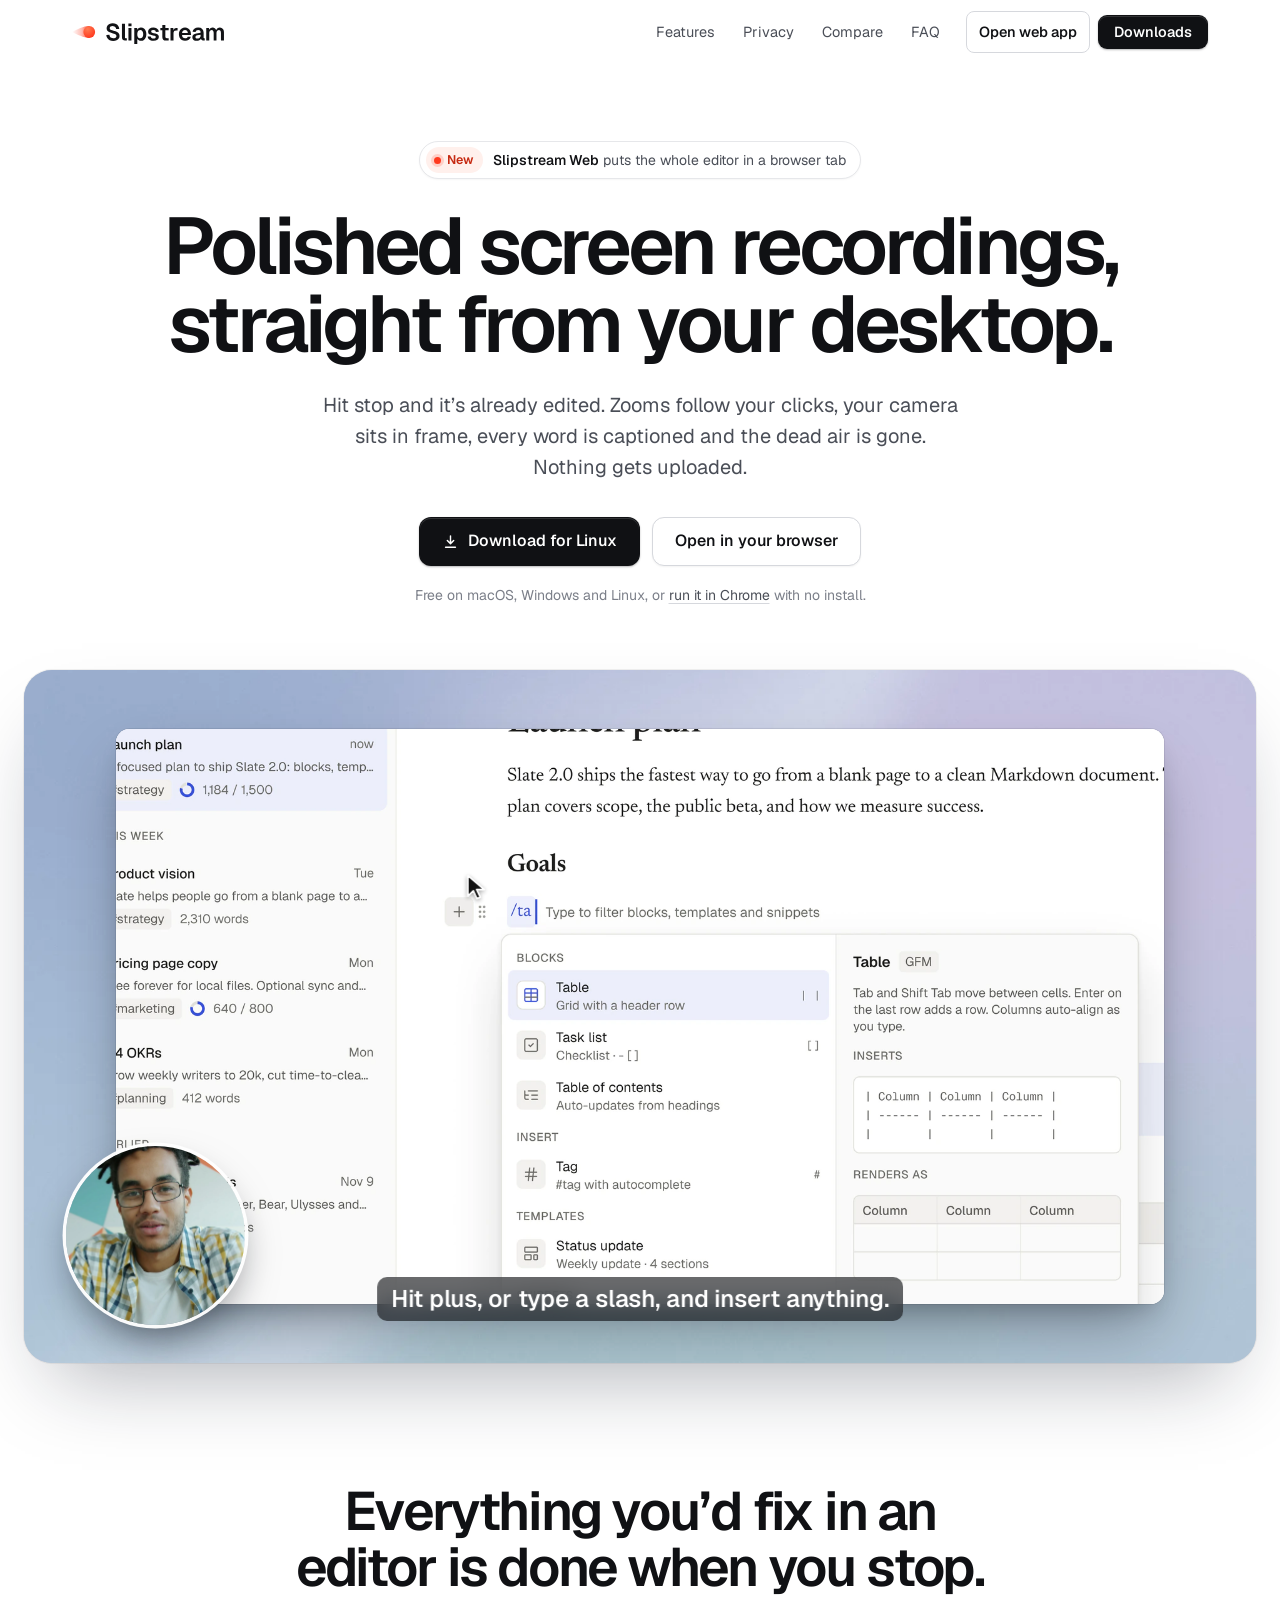
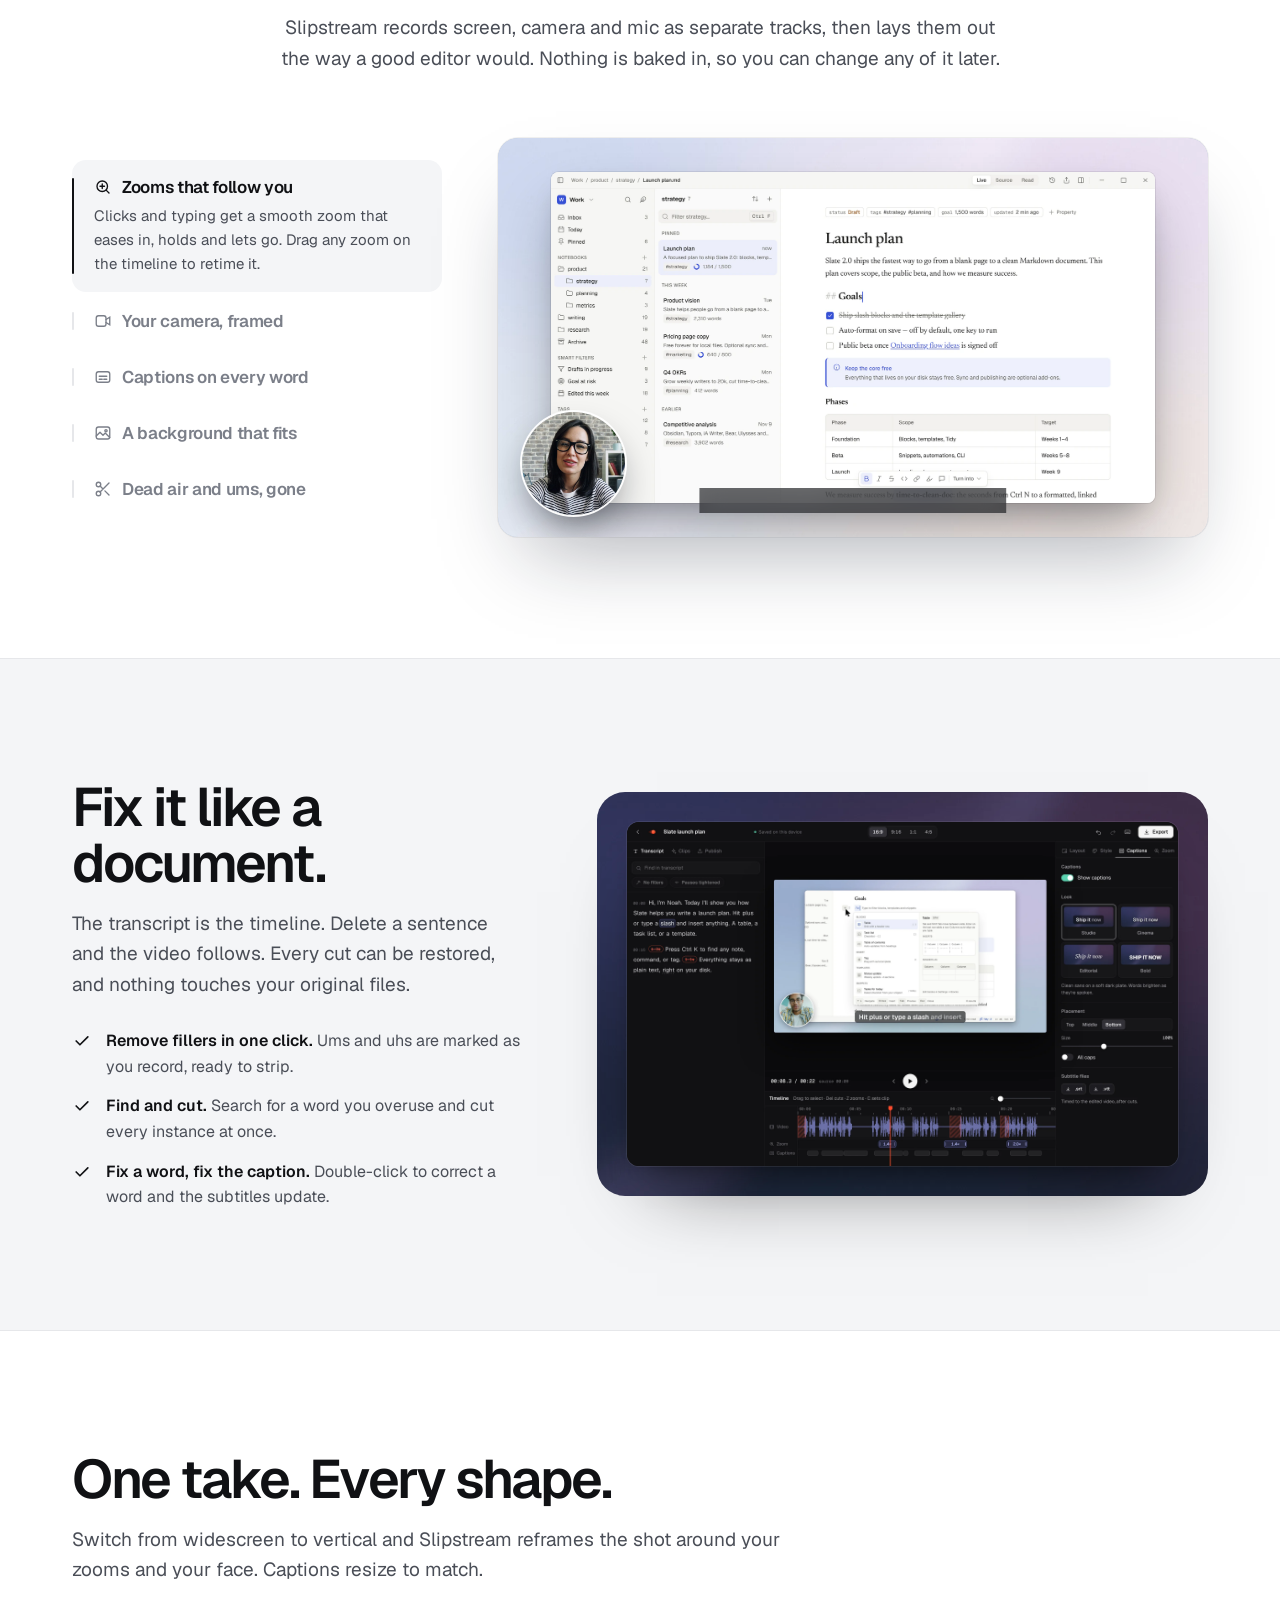
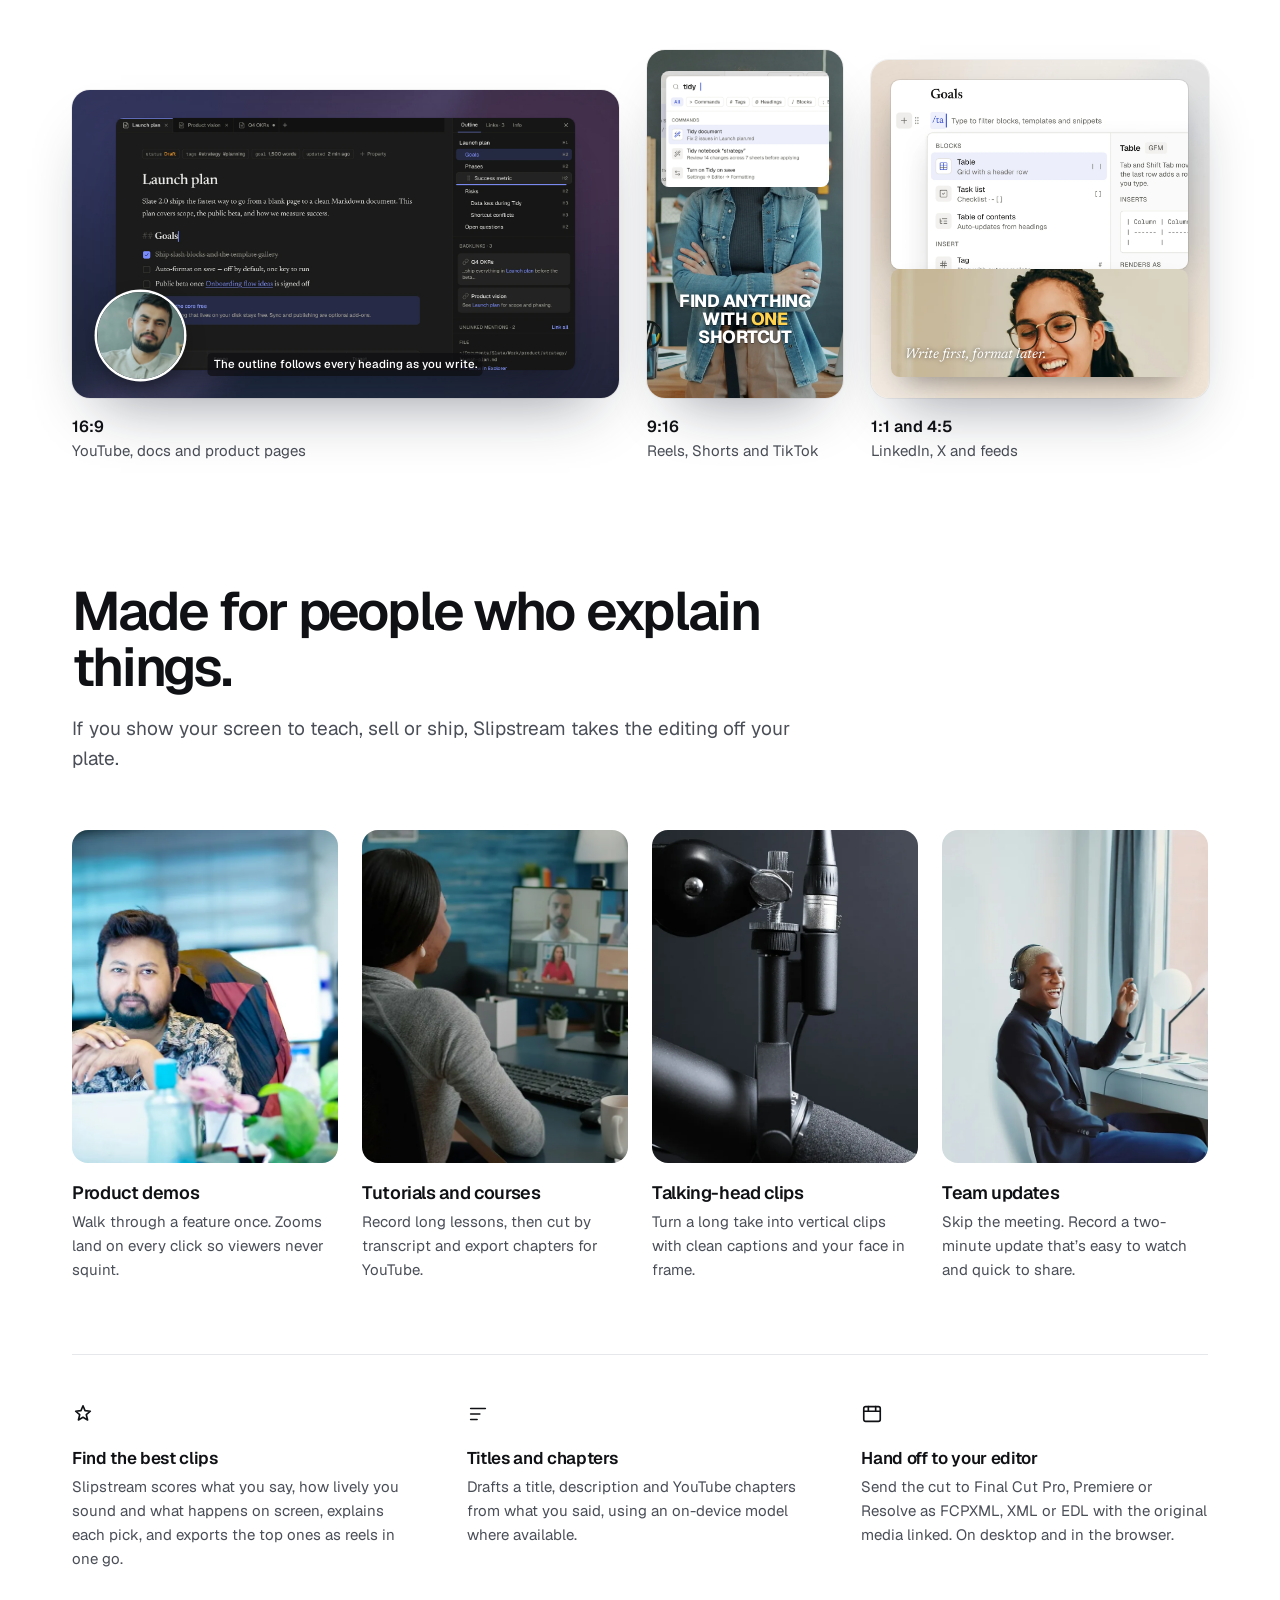
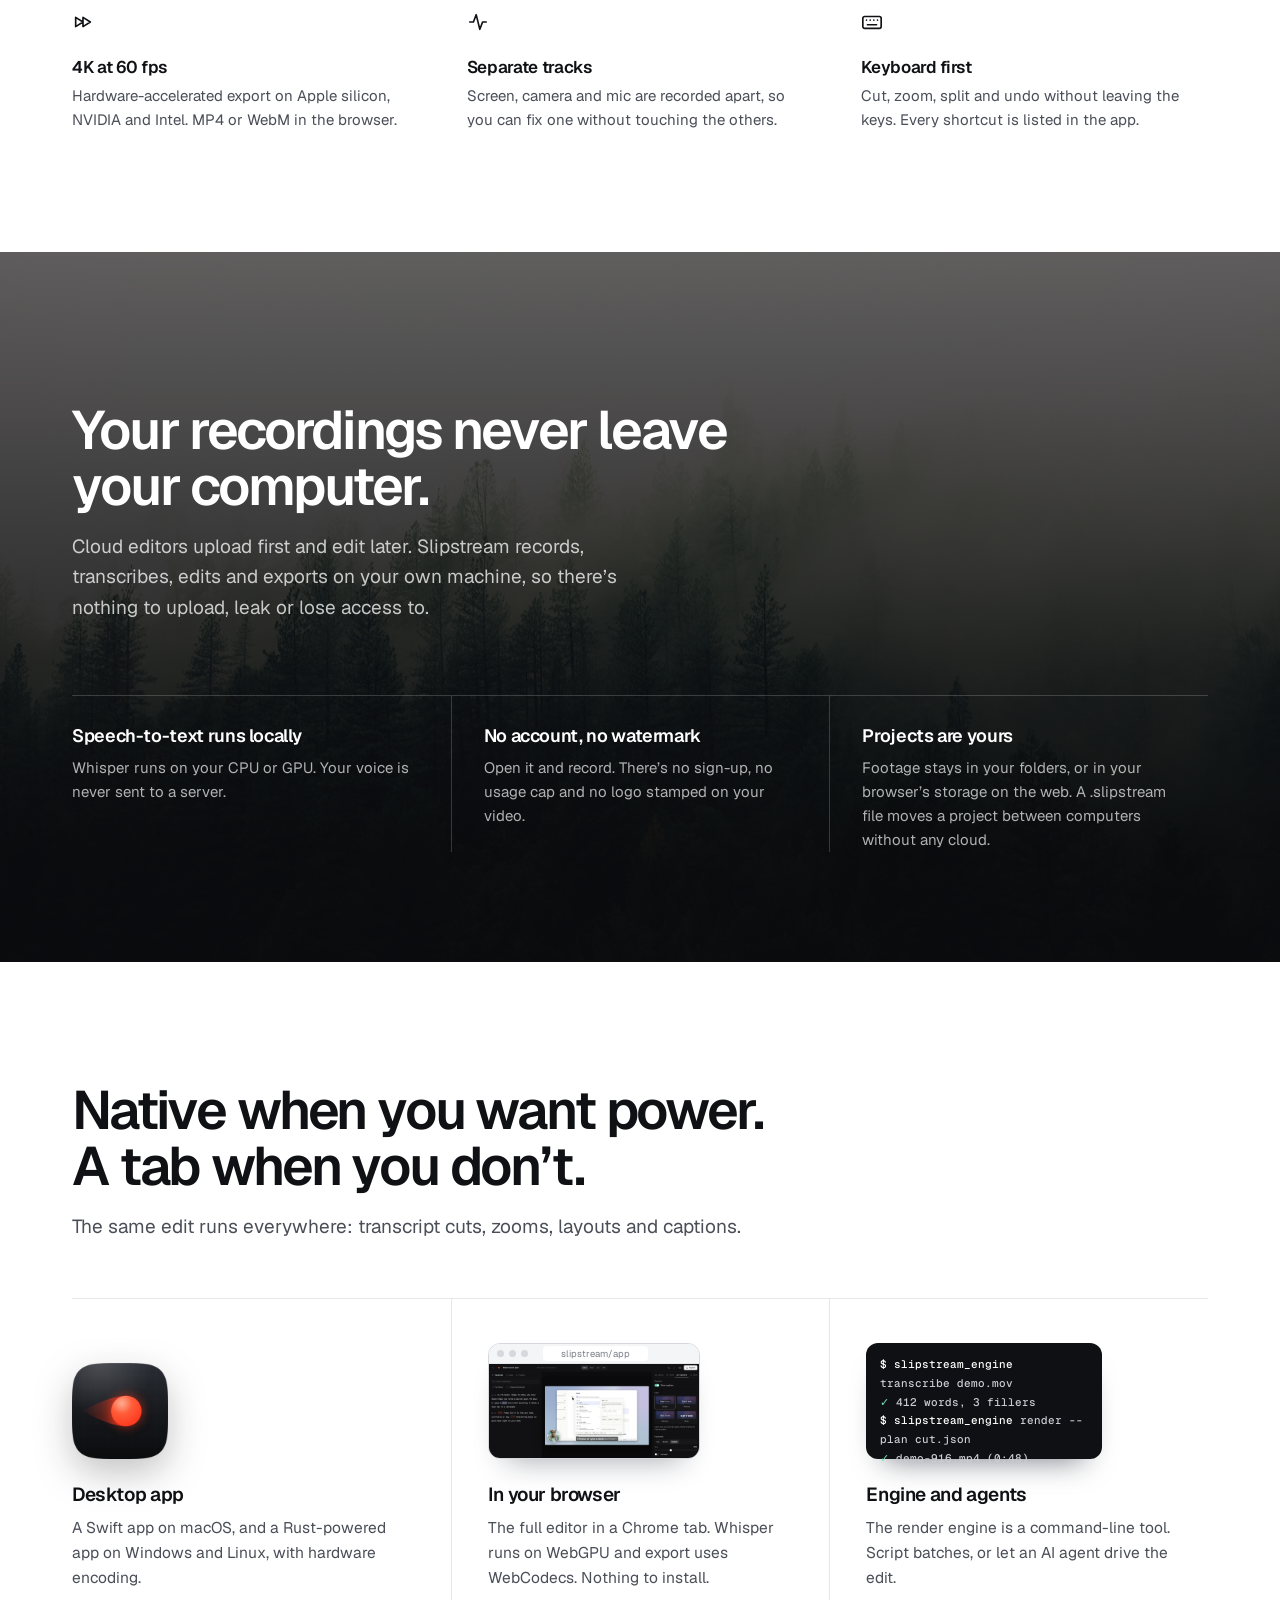
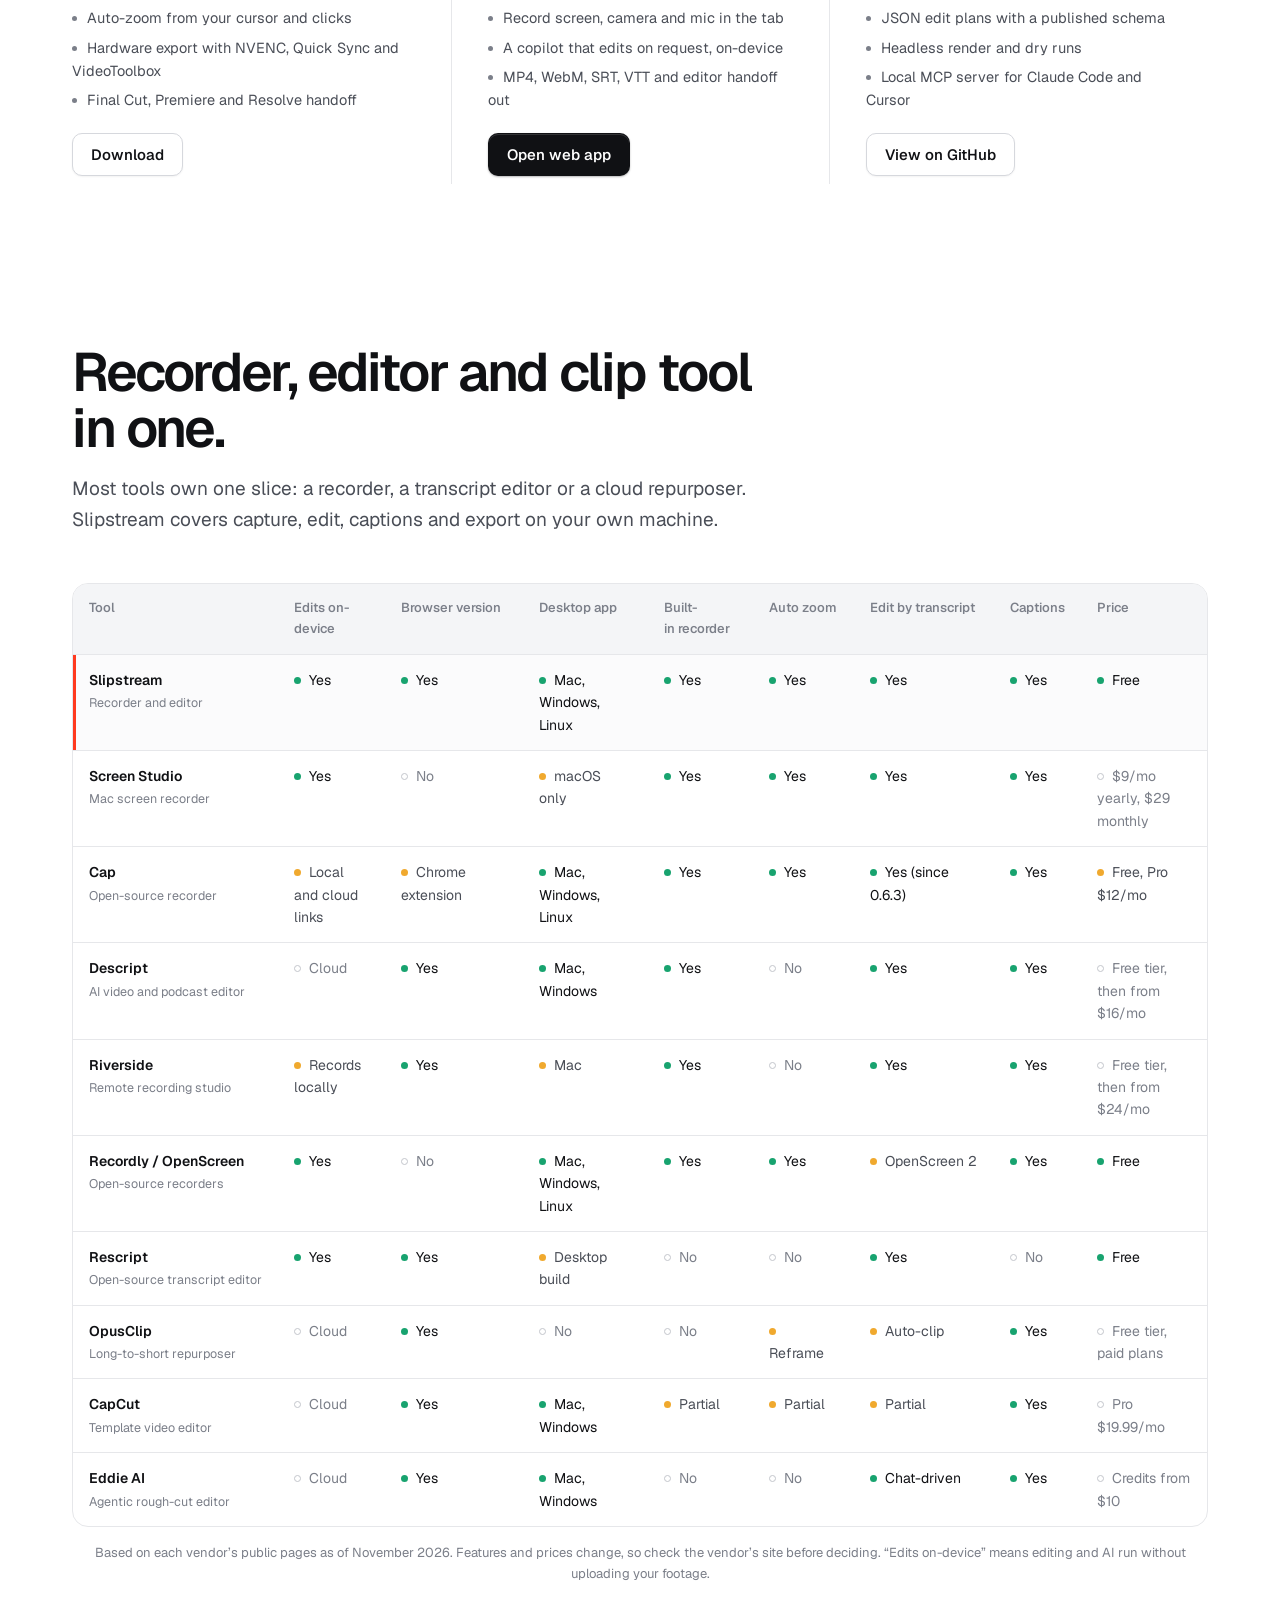
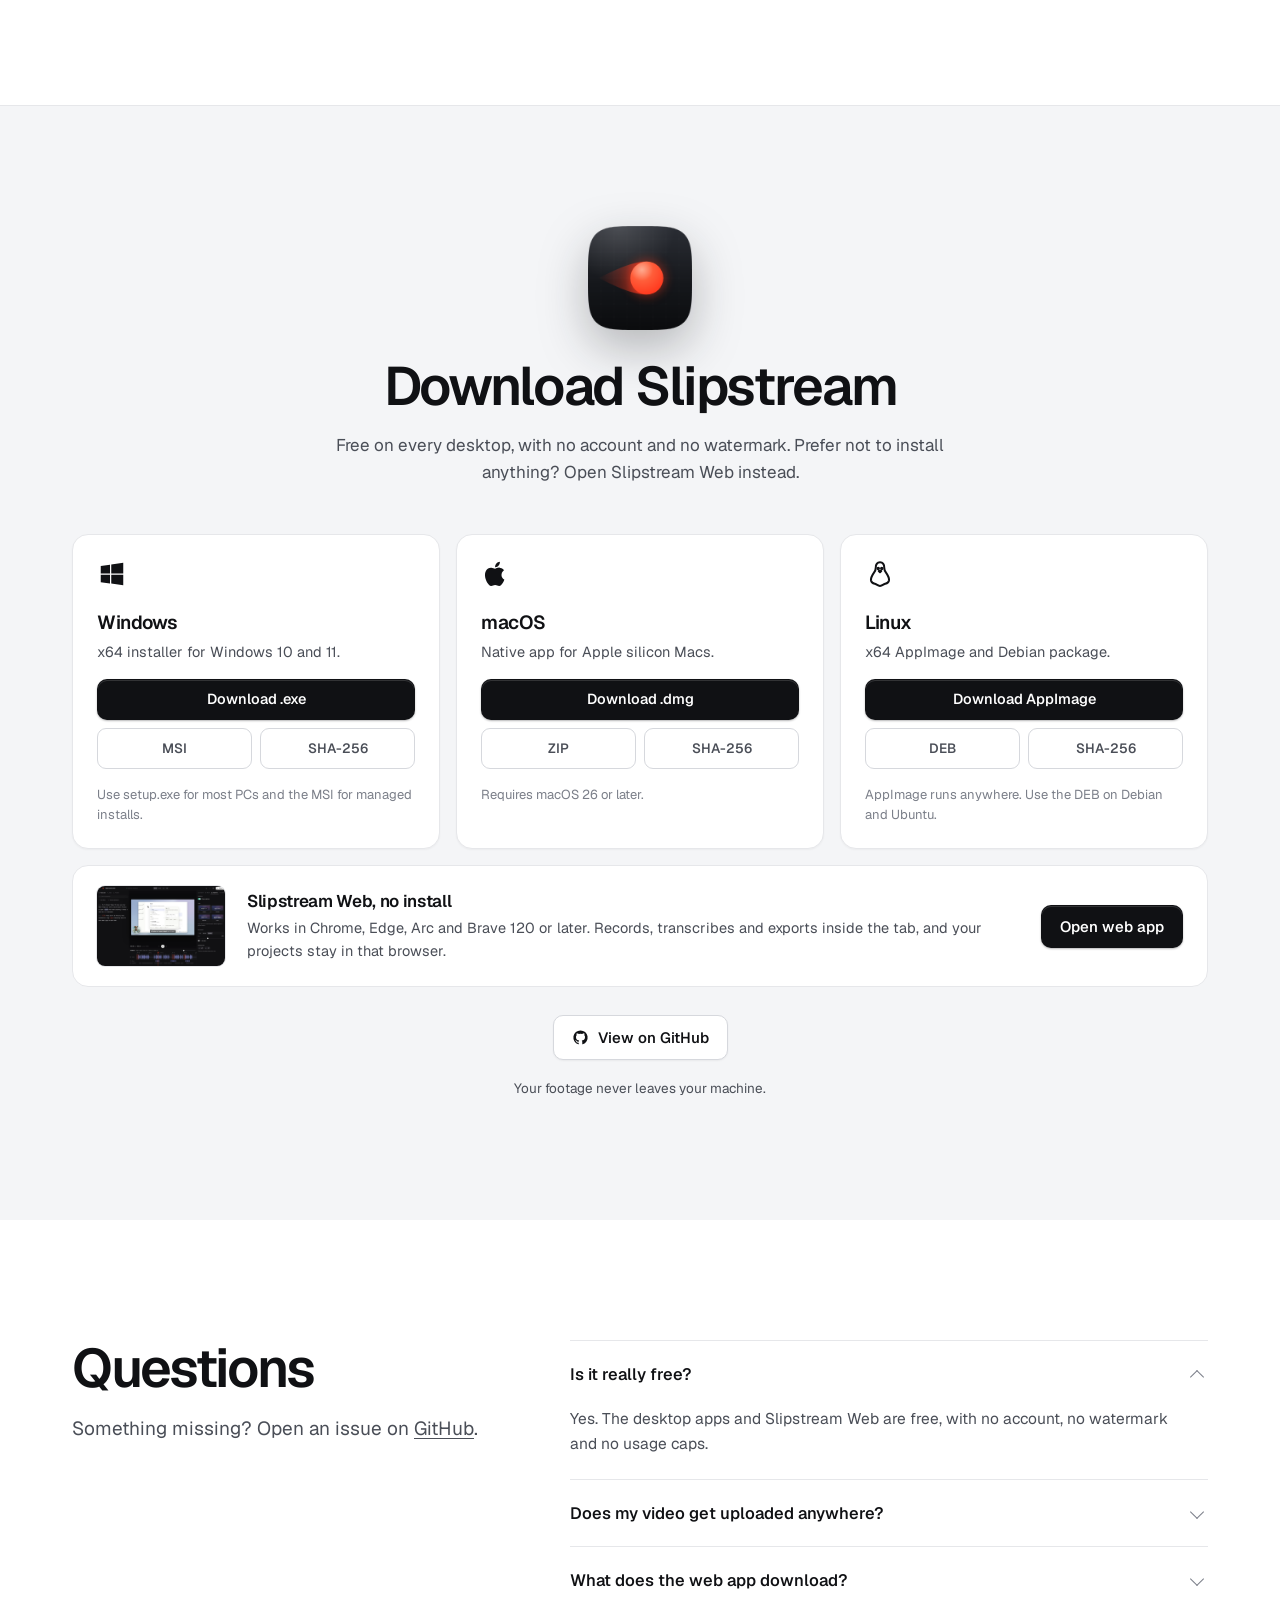
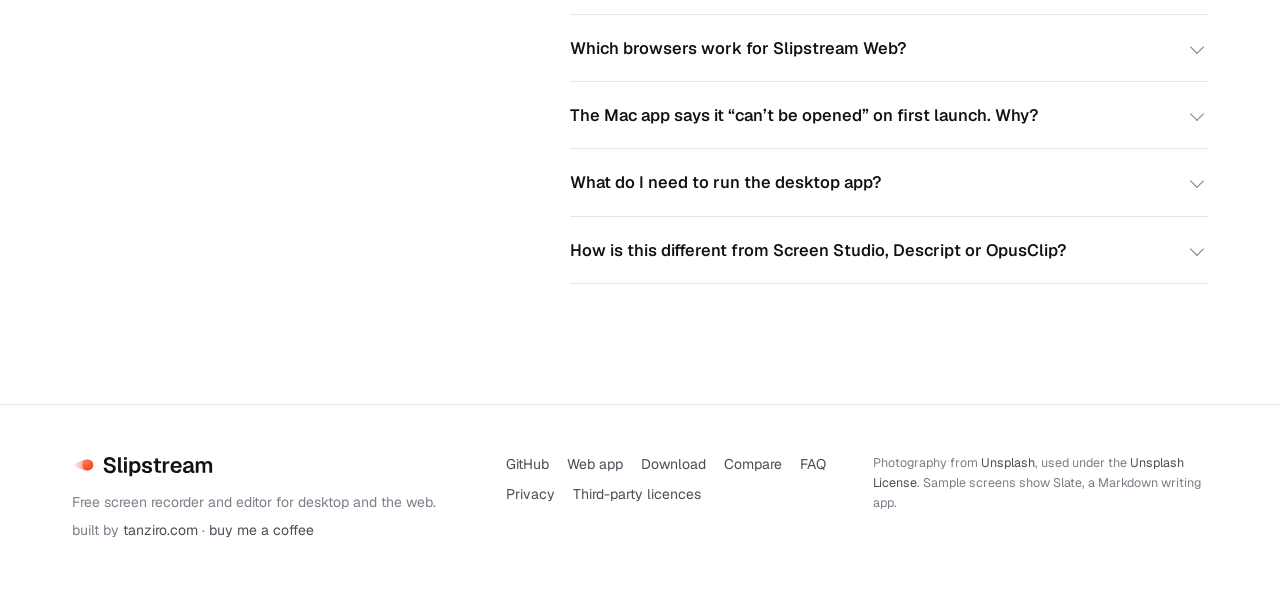
==== index.html @ dab18b26 "Slipstream website, Slipstream Web and release manifest Built from the private source repository wit" ====
<!doctype html>
<html lang="en">
<head>
<meta charset="utf-8">
<meta name="viewport" content="width=device-width, initial-scale=1">
<title>Slipstream — polished screen recordings, ready the moment you stop</title>
<meta name="description" content="Free screen and camera recorder for macOS, Windows, Linux and the browser. Auto-zoom, framed camera, on-device captions and filler removal are done when you hit stop. Nothing is uploaded.">
<meta name="theme-color" content="#ffffff">
<meta property="og:title" content="Slipstream — polished screen recordings, ready the moment you stop">
<meta property="og:description" content="Auto-zoom, framed camera, on-device captions and filler removal, done when you hit stop. Free on macOS, Windows, Linux and in the browser.">
<meta property="og:image" content="assets/img/og.png">
<link rel="icon" href="favicon.svg" type="image/svg+xml">
<link rel="apple-touch-icon" href="assets/brand/apple-touch-icon.png">
<link rel="preload" href="assets/fonts/Geist-Variable.woff2" as="font" type="font/woff2" crossorigin>
<link rel="preload" href="assets/img/screen-slate.webp" as="image" imagesrcset="assets/img/screen-slate-1440.webp 1440w, assets/img/screen-slate.webp 2400w, assets/img/screen-slate-3840.webp 3840w" imagesizes="(min-width:1280px) 1571px, calc(127.5vw - 61px)">
<style>
  @font-face{font-family:"Geist";src:url(assets/fonts/Geist-Variable.woff2) format("woff2");font-weight:100 900;font-display:swap}
  @font-face{font-family:"Geist Mono";src:url(assets/fonts/GeistMono-Variable.woff2) format("woff2");font-weight:100 900;font-display:swap}
  @font-face{font-family:"Newsreader";src:url(assets/fonts/Newsreader-Variable.woff2) format("woff2");font-weight:200 800;font-display:swap}
  @font-face{font-family:"Newsreader";src:url(assets/fonts/Newsreader-Italic-Variable.woff2) format("woff2");font-weight:200 800;font-style:italic;font-display:swap}
  :root{
    --paper:#ffffff; --mist:#f4f5f7;
    --ink:#101114; --ink-2:#4a4e57; --ink-3:#7b7f89;
    --line:#e6e7ea; --line-2:#d6d8dd;
    --signal:#ff3a1f; --signal-soft:#fff0ec;
    --night:#0a0b0d;
    --r-l:20px; --r-xl:28px;
    --shadow-rec:0 0 0 1px rgba(10,12,20,.08), 0 30px 60px -14px rgba(10,12,20,.38), 0 12px 24px -10px rgba(10,12,20,.22);
    --mono:"Geist Mono",ui-monospace,SFMono-Regular,Menlo,monospace;
    --ease:cubic-bezier(.22,.8,.2,1);
  }
  *{box-sizing:border-box;margin:0;padding:0}
  html{scroll-behavior:smooth}
  body{font-family:"Geist",-apple-system,BlinkMacSystemFont,"SF Pro Text",system-ui,sans-serif;background:var(--paper);color:var(--ink);
    font-size:17px;line-height:1.6;-webkit-font-smoothing:antialiased;text-rendering:optimizeLegibility;overflow-x:hidden}
  a{color:inherit;text-decoration:none}
  img{display:block;max-width:100%}
  :focus-visible{outline:2px solid var(--ink);outline-offset:3px;border-radius:6px}
  .wrap{max-width:1200px;margin:0 auto;padding:0 32px}

  /* Buttons */
  .btn{display:inline-flex;align-items:center;justify-content:center;gap:9px;font:550 15px/1 "Geist",system-ui,sans-serif;border-radius:10px;
    padding:13px 18px;border:1px solid transparent;cursor:pointer;transition:background .15s,border-color .15s;white-space:nowrap}
  .btn svg{width:17px;height:17px;flex:none}
  .btn-primary{background:var(--ink);color:#fff;box-shadow:0 1px 0 rgba(255,255,255,.14) inset,0 1px 2px rgba(16,17,20,.3)}
  .btn-primary:hover{background:#2a2c31}
  .btn-ghost{background:#fff;color:var(--ink);border-color:var(--line-2);box-shadow:0 1px 2px rgba(16,17,20,.05)}
  .btn-ghost:hover{border-color:#b9bcc3}
  .hero .cta-row .btn{padding:15px 22px;font-size:16px;border-radius:12px}

  /* Nav */
  .nav{position:sticky;top:0;z-index:50;background:rgba(255,255,255,.82);backdrop-filter:saturate(1.6) blur(16px);-webkit-backdrop-filter:saturate(1.6) blur(16px);border-bottom:1px solid transparent;transition:border-color .2s}
  .nav.scrolled{border-bottom-color:var(--line)}
  .nav-in{display:flex;align-items:center;height:64px;gap:24px}
  .brand{display:flex;align-items:center}
  .brand img{height:26px;width:auto}
  .nav-links{display:flex;align-items:center;gap:4px;margin-left:auto}
  .nav-links a{font-size:14.5px;color:var(--ink-2);padding:8px 12px;border-radius:8px;transition:color .15s,background .15s}
  .nav-links a:hover{color:var(--ink);background:var(--mist)}
  .nav-links .nav-web{color:var(--ink);border:1px solid var(--line-2);margin-left:10px;font-weight:550}
  .nav-links .nav-web:hover{background:#fff;border-color:#b9bcc3}
  .nav-links .nav-cta{color:#fff;padding:9px 15px;font-size:14.5px;border-radius:9px;margin-left:4px}
  .nav-links .nav-cta:hover{color:#fff;background:#2a2c31}

  /* Hero */
  .hero{padding:76px 0 0;text-align:center}
  .badge{display:inline-flex;align-items:center;gap:10px;font-size:14px;color:var(--ink-2);padding:5px 14px 5px 6px;border-radius:99px;
    border:1px solid var(--line);background:#fff;box-shadow:0 1px 2px rgba(16,17,20,.04);transition:border-color .15s}
  .badge:hover{border-color:var(--line-2)}
  .badge .pill-new{display:inline-flex;align-items:center;gap:6px;background:var(--signal-soft);color:#c62a12;font-weight:600;font-size:12.5px;padding:3px 10px 3px 8px;border-radius:99px}
  .badge .pill-new i{width:7px;height:7px;border-radius:9px;background:var(--signal);box-shadow:0 0 0 3px rgba(255,58,31,.18)}
  .badge b{color:var(--ink);font-weight:550}
  h1{font-size:clamp(44px,6.6vw,80px);line-height:.98;letter-spacing:-.045em;font-weight:600;margin:28px auto 0;max-width:960px}
  .desktop-tail{display:inline}
  .sub{font-size:clamp(17px,1.9vw,20px);line-height:1.55;color:var(--ink-2);margin:26px auto 0;max-width:640px}
  .cta-row{display:flex;gap:12px;justify-content:center;flex-wrap:wrap;margin-top:34px}
  .avail{margin-top:18px;font-size:14px;color:var(--ink-3)}
  .avail a{color:var(--ink-2);text-decoration:underline;text-decoration-color:var(--line-2);text-underline-offset:3px}

  /* Stage: a Slipstream composition rendered in HTML */
  .stage-wrap{margin:64px auto 0;max-width:1280px;padding:0 24px}
  .stage{position:relative;aspect-ratio:16/9;border-radius:var(--r-xl);overflow:hidden;background:#b8c6d8;isolation:isolate;container-type:inline-size;
    box-shadow:0 0 0 1px rgba(16,17,20,.06),0 40px 80px -30px rgba(16,24,40,.35)}
  .stage .wall{position:absolute;inset:0;width:100%;height:100%;object-fit:cover;transition:opacity .7s var(--ease)}
  .stage .wall.next{opacity:0}
  .rec{position:absolute;left:7.5%;top:8.5%;width:85%;height:83%;border-radius:1.1cqw;overflow:hidden;box-shadow:var(--shadow-rec);background:#f6f6f4;
    transition:left .7s var(--ease),top .7s var(--ease),width .7s var(--ease),height .7s var(--ease)}
  .rec .zoom{position:absolute;inset:0;transform-origin:0 0}
  .rec .zoom img{position:absolute;inset:0;width:100%;height:100%;object-fit:cover;object-position:left top}
  .rec .zoom img.shot2{opacity:0;transition:opacity .2s}
  .cursor{position:absolute;width:1.9%;left:30%;top:60%;z-index:3;filter:drop-shadow(0 1px 1.5px rgba(0,0,0,.35));will-change:left,top}
  .ripple{position:absolute;width:4.5%;aspect-ratio:1;border-radius:50%;border:2px solid rgba(255,58,31,.85);background:rgba(255,58,31,.12);transform:translate(-50%,-50%) scale(.2);opacity:0;z-index:2}
  .cam{position:absolute;left:3.4%;bottom:5.5%;width:14.5%;aspect-ratio:1;border-radius:50%;overflow:hidden;z-index:4;
    box-shadow:0 0 0 .28cqw rgba(255,255,255,.96),0 18px 40px -10px rgba(10,12,20,.55);
    transition:left .7s var(--ease),bottom .7s var(--ease),width .7s var(--ease),height .7s var(--ease),border-radius .7s var(--ease),opacity .4s}
  .cam img{width:100%;height:100%;object-fit:cover;object-position:50% 30%;transform:scaleX(-1)}

  /* Caption styles (mirrors the app's presets) */
  .caption{position:absolute;left:50%;bottom:6%;transform:translateX(-50%);z-index:5;max-width:64%;text-align:center;white-space:nowrap;
    font-family:"Geist",system-ui,sans-serif;font-weight:560;font-size:1.95cqw;line-height:1.3;letter-spacing:-.005em;color:#fff;
    padding:.55cqw 1.15cqw;border-radius:.8cqw;background:rgba(14,15,18,.62);backdrop-filter:blur(12px) saturate(1.3);-webkit-backdrop-filter:blur(12px) saturate(1.3);
    transition:opacity .3s,left .7s var(--ease)}
  .caption span{opacity:.62;transition:opacity .12s}
  .caption span.on,.caption span.now{opacity:1}
  .stage[data-captions="cinema"] .caption{background:none;backdrop-filter:none;-webkit-backdrop-filter:none;font-weight:520;font-size:2.05cqw;letter-spacing:0;
    text-shadow:0 0 .4cqw rgba(0,0,0,.55),0 .1cqw .3cqw rgba(0,0,0,.6)}
  .stage[data-captions="cinema"] .caption span{opacity:1}
  .stage[data-captions="editorial"] .caption{background:none;backdrop-filter:none;-webkit-backdrop-filter:none;font-family:"Newsreader",Georgia,serif;font-style:italic;font-weight:440;
    font-size:2.5cqw;letter-spacing:-.005em;text-shadow:0 0 .5cqw rgba(0,0,0,.5),0 .1cqw .3cqw rgba(0,0,0,.55)}
  .stage[data-captions="editorial"] .caption span{opacity:1}
  .stage[data-captions="bold"] .caption{background:none;backdrop-filter:none;-webkit-backdrop-filter:none;font-weight:780;font-size:2.7cqw;letter-spacing:-.025em;text-transform:uppercase;
    text-shadow:0 .15cqw 0 rgba(0,0,0,.35),0 0 1cqw rgba(0,0,0,.35)}
  .stage[data-captions="bold"] .caption span{opacity:1}
  .stage[data-captions="bold"] .caption span.now{color:#ffd34d}
  .stage[data-captions="off"] .caption{opacity:0}

  /* Layouts */
  .stage[data-layout="split"] .rec{left:4%;top:9%;width:60%;height:82%}
  .stage[data-layout="split"] .cam{left:66.5%;bottom:9%;width:29.5%;height:82%;border-radius:1.2cqw}
  .stage[data-layout="split"] .caption{left:34%}
  .stage[data-layout="screen"] .cam{opacity:0;width:8%}
  .stage[data-layout="screen"] .rec{left:6%;top:7%;width:88%;height:86%}

  /* Transcript overlay used by the "cuts" demo */
  .tx{position:absolute;right:3.2%;top:8%;width:35%;z-index:6;background:rgba(255,255,255,.94);backdrop-filter:blur(14px);-webkit-backdrop-filter:blur(14px);
    border-radius:1.1cqw;padding:1.5cqw 1.7cqw;font-size:1.32cqw;line-height:1.75;color:var(--ink);box-shadow:0 24px 50px -16px rgba(10,12,20,.45);
    opacity:0;transform:translateY(1cqw);transition:opacity .4s,transform .5s var(--ease);pointer-events:none}
  .tx b{font-weight:600}
  .tx .t{font-family:var(--mono);font-size:1.02cqw;color:var(--ink-3);margin-right:.6cqw}
  .tx s{color:#c62a12;background:var(--signal-soft);border-radius:.3cqw;padding:0 .2cqw}
  .tx .pause{display:inline-block;font-family:var(--mono);font-size:1cqw;color:#c62a12;background:var(--signal-soft);border-radius:.4cqw;padding:0 .4cqw;text-decoration:line-through}
  .tx .tx-head{display:flex;justify-content:space-between;align-items:center;font-size:1.12cqw;color:var(--ink-3);margin-bottom:.8cqw}
  .tx .tx-head em{font-style:normal;color:#0f8a5f;background:#eaf7f1;border-radius:99px;padding:.1cqw .8cqw}
  .stage[data-tx="on"] .tx{opacity:1;transform:none}
  .stage[data-tx="on"] .rec{left:4%;width:57%;height:78%;top:11%}

  /* Sections */
  section{padding:120px 0}
  .head{max-width:720px}
  .head.c{margin:0 auto;text-align:center}
  h2{font-size:clamp(34px,4.4vw,54px);line-height:1.04;letter-spacing:-.04em;font-weight:600}
  .lead{font-size:clamp(17px,1.6vw,19px);color:var(--ink-2);margin-top:18px;line-height:1.6}
  h3{font-size:19px;letter-spacing:-.02em;font-weight:600;line-height:1.3}

  /* After-stop demo */
  .demo{display:grid;grid-template-columns:minmax(300px,370px) 1fr;gap:56px;margin-top:64px;align-items:center}
  .steps{display:flex;flex-direction:column;gap:2px}
  .step{all:unset;box-sizing:border-box;cursor:pointer;display:block;padding:16px 18px 16px 22px;border-radius:14px;position:relative;transition:background .2s}
  .step::before{content:"";position:absolute;left:0;top:18px;bottom:18px;width:2px;border-radius:2px;background:var(--line);transition:background .2s}
  .step h3{font-size:17px;color:var(--ink-3);transition:color .2s;display:flex;align-items:center;gap:10px}
  .step h3 svg{width:18px;height:18px;flex:none}
  .step p{font-size:15px;color:var(--ink-2);margin-top:6px;display:none}
  .step:hover h3{color:var(--ink)}
  .step[aria-selected="true"]{background:var(--mist)}
  .step[aria-selected="true"]::before{background:var(--ink)}
  .step[aria-selected="true"] h3{color:var(--ink)}
  .step[aria-selected="true"] p{display:block}
  .step:focus-visible{outline:2px solid var(--ink);outline-offset:2px}
  .demo .stage{border-radius:var(--r-l)}
  .picker{display:flex;gap:8px;margin-top:16px;justify-content:center;flex-wrap:wrap;min-height:38px}
  .picker[hidden]{display:none}
  .swatch{all:unset;cursor:pointer;width:54px;height:34px;border-radius:8px;background-size:cover;background-position:center;box-shadow:0 0 0 1px rgba(16,17,20,.1);transition:box-shadow .15s}
  .swatch[aria-pressed="true"],.swatch:focus-visible{box-shadow:0 0 0 2px #fff,0 0 0 4px var(--ink)}
  .chip{all:unset;cursor:pointer;font-size:14px;padding:8px 14px;border-radius:9px;border:1px solid var(--line-2);color:var(--ink-2);background:#fff;transition:border-color .15s,color .15s}
  .chip[aria-pressed="true"]{border-color:var(--ink);color:var(--ink);box-shadow:0 0 0 1px var(--ink) inset}
  .chip:focus-visible{outline:2px solid var(--ink);outline-offset:2px}
  .chip.serif{font-family:"Newsreader",Georgia,serif;font-style:italic;font-size:15.5px}
  .chip.heavy{font-weight:780;text-transform:uppercase;letter-spacing:-.01em;font-size:13px}

  /* Transcript editing */
  .split{display:grid;grid-template-columns:1fr 1.35fr;gap:72px;align-items:center}
  .ticks{list-style:none;margin-top:28px;display:grid;gap:14px}
  .ticks li{display:grid;grid-template-columns:22px 1fr;gap:12px;font-size:16px;color:var(--ink-2)}
  .ticks li b{color:var(--ink);font-weight:600}
  .ticks svg{width:20px;height:20px;margin-top:3px;color:var(--ink)}
  .shot-frame{padding:30px;border-radius:var(--r-xl);background:url(assets/img/grad-dusk.webp) center/cover}
  .shot{border-radius:12px;overflow:hidden;box-shadow:0 0 0 1px rgba(255,255,255,.08),0 40px 80px -30px rgba(0,0,0,.6),0 16px 30px -18px rgba(0,0,0,.5);background:#111}
  .shot img{width:100%;height:auto}

  /* Shapes */
  .shapes{display:grid;grid-template-columns:1.62fr .58fr 1fr;gap:28px;margin-top:64px;align-items:end}
  .shape{margin:0}
  .frame{position:relative;border-radius:18px;overflow:hidden;box-shadow:0 0 0 1px rgba(16,17,20,.06),0 30px 60px -28px rgba(16,24,40,.45);container-type:inline-size}
  .frame > img.bg{position:absolute;inset:0;width:100%;height:100%;object-fit:cover}
  .f169{aspect-ratio:16/9}.f916{aspect-ratio:9/16}.f11{aspect-ratio:1}
  .f169 .win{position:absolute;left:8%;top:9%;width:84%;height:82%;border-radius:1.4cqw;overflow:hidden;box-shadow:var(--shadow-rec)}
  .f169 .win img{width:100%;height:100%;object-fit:cover;object-position:left top}
  .f169 .bub{position:absolute;left:4.5%;bottom:6%;width:16%;aspect-ratio:1;border-radius:50%;overflow:hidden;box-shadow:0 0 0 .45cqw #fff,0 10px 24px -6px rgba(0,0,0,.5)}
  .bub img{width:100%;height:100%;object-fit:cover;transform:scaleX(-1)}
  .f169 .cc{position:absolute;left:50%;bottom:7%;transform:translateX(-50%);font-weight:520;font-size:2.1cqw;color:#fff;white-space:nowrap;
    padding:.45cqw 1.1cqw;border-radius:.8cqw;background:rgba(14,15,18,.72)}
  .f916 .portrait{position:absolute;inset:0}
  .f916 .portrait img{width:100%;height:100%;object-fit:cover}
  .f916 .mini{position:absolute;left:7%;right:7%;top:6%;aspect-ratio:16/11;border-radius:4cqw;overflow:hidden;box-shadow:0 14px 30px -10px rgba(0,0,0,.6)}
  .f916 .mini img{width:100%;height:100%;object-fit:cover;object-position:0 0}
  .f916 .cc{position:absolute;left:8%;right:8%;bottom:15%;text-align:center;font-weight:780;font-size:9cqw;line-height:1.02;color:#fff;text-transform:uppercase;letter-spacing:-.03em;
    text-shadow:0 .5cqw 0 rgba(0,0,0,.3),0 0 3cqw rgba(0,0,0,.4)}
  .f916 .cc em{font-style:normal;color:#ffd34d}
  .f11 .top{position:absolute;left:6%;right:6%;top:6%;height:56%;border-radius:2.6cqw;overflow:hidden;box-shadow:var(--shadow-rec)}
  .f11 .top img{width:100%;height:100%;object-fit:cover;object-position:0 0}
  .f11 .bot{position:absolute;left:6%;right:6%;bottom:6%;height:32%;border-radius:2.6cqw;overflow:hidden;box-shadow:0 14px 30px -12px rgba(0,0,0,.45)}
  .f11 .bot img{width:100%;height:100%;object-fit:cover;object-position:50% 26%;transform:scaleX(-1)}
  .f11 .bot span{position:absolute;left:4cqw;bottom:3cqw;font-family:"Newsreader",Georgia,serif;font-style:italic;font-size:4.2cqw;color:#fff;text-shadow:0 0 1.2cqw rgba(0,0,0,.55)}
  .shape figcaption{margin-top:16px;font-size:15px;color:var(--ink-2)}
  .shape figcaption b{display:block;color:var(--ink);font-weight:600;font-size:16px}

  /* Use cases */
  .uses{display:grid;grid-template-columns:repeat(4,1fr);gap:24px;margin-top:56px}
  .use .ph{aspect-ratio:4/5;border-radius:16px;overflow:hidden;background:var(--mist)}
  .use .ph img{width:100%;height:100%;object-fit:cover;transition:transform .8s var(--ease)}
  .use:hover .ph img{transform:scale(1.03)}
  .use h3{margin-top:18px;font-size:18px}
  .use p{font-size:15px;color:var(--ink-2);margin-top:6px}

  /* Details list */
  .details{display:grid;grid-template-columns:repeat(3,1fr);gap:40px 48px;margin-top:72px;border-top:1px solid var(--line);padding-top:48px}
  .detail svg{width:22px;height:22px;color:var(--ink)}
  .detail h3{font-size:17px;margin-top:14px}
  .detail p{font-size:15px;color:var(--ink-2);margin-top:6px}

  /* Privacy band */
  .private{position:relative;color:#fff;padding:0;background:var(--night);overflow:hidden}
  .private .bgph{position:absolute;inset:0;background:url(assets/img/wall-fog.webp) center 40%/cover;opacity:.5}
  .private .bgph::after{content:"";position:absolute;inset:0;background:linear-gradient(180deg,rgba(10,11,13,.3),rgba(10,11,13,.92) 85%)}
  .private .wrap{position:relative;padding-top:150px;padding-bottom:110px}
  .private h2{max-width:760px}
  .private .lead{color:rgba(255,255,255,.75);max-width:600px}
  .facts{display:grid;grid-template-columns:repeat(3,1fr);margin-top:72px;border-top:1px solid rgba(255,255,255,.18)}
  .fact{padding:28px 32px 0 0}
  .fact + .fact{padding-left:32px;border-left:1px solid rgba(255,255,255,.18)}
  .fact h3{font-size:18px;color:#fff}
  .fact p{font-size:15px;color:rgba(255,255,255,.68);margin-top:8px}

  /* Ways to run */
  .ways{display:grid;grid-template-columns:repeat(3,1fr);margin-top:56px;border-top:1px solid var(--line)}
  .way{padding:36px 36px 8px 0}
  .way + .way{padding-left:36px;border-left:1px solid var(--line)}
  .way .vis{height:124px;display:flex;align-items:flex-end;margin-bottom:24px}
  .way .vis img.icon{height:96px;width:auto;filter:drop-shadow(0 14px 18px rgba(16,17,20,.25))}
  .way .browser{width:212px;height:116px;border-radius:12px;border:1px solid var(--line-2);background:#fff;overflow:hidden;box-shadow:0 18px 30px -18px rgba(16,24,40,.4)}
  .way .browser .bar{height:20px;background:var(--mist);border-bottom:1px solid var(--line);display:flex;align-items:center;gap:5px;padding:0 8px}
  .way .browser .bar i{width:7px;height:7px;border-radius:9px;background:var(--line-2)}
  .way .browser .bar span{margin-left:10px;font-size:9.5px;color:var(--ink-3);background:#fff;border-radius:4px;padding:0 18px}
  .way .browser img{width:100%;height:96px;object-fit:cover;object-position:0 0}
  .way .term{width:236px;height:116px;border-radius:12px;background:#0f1013;color:#c9ccd3;font:500 11px/1.7 var(--mono);padding:12px 14px;box-shadow:0 18px 30px -18px rgba(16,24,40,.6)}
  .way .term b{color:#fff;font-weight:500}.way .term i{font-style:normal;color:#7ee2b8}
  .way p{font-size:15.5px;color:var(--ink-2);margin-top:8px}
  .way ul{list-style:none;margin-top:16px;display:grid;gap:6px;font-size:14.5px;color:var(--ink-2)}
  .way li::before{content:"";display:inline-block;width:5px;height:5px;border-radius:5px;background:var(--ink-3);margin:0 10px 2px 0}
  .way .btn{margin-top:22px}

  /* Comparison */
  .matrix-scroll{overflow-x:auto;margin-top:48px;border:1px solid var(--line);border-radius:16px;background:#fff}
  table{border-collapse:collapse;width:100%;min-width:980px;font-size:14px}
  th,td{padding:14px 16px;text-align:left;border-bottom:1px solid var(--line);vertical-align:top}
  thead th{font-size:13px;font-weight:550;color:var(--ink-3);background:var(--mist)}
  tbody tr:last-child td{border-bottom:none}
  td.tool{font-weight:600;color:var(--ink);white-space:nowrap}
  td.tool small{display:block;font-weight:400;color:var(--ink-3);font-size:12.5px;margin-top:2px}
  td.yes{color:var(--ink)}
  td.yes::before,td.part::before,td.no::before{content:"";display:inline-block;width:7px;height:7px;border-radius:9px;margin:0 8px 1px 0}
  td.yes::before{background:#18a36f}
  td.part{color:var(--ink-2)}
  td.part::before{background:#f0a92e}
  td.no{color:var(--ink-3)}
  td.no::before{border:1.5px solid #c3c6cc;width:5px;height:5px}
  tr.us-row td{background:#fbfbfc}
  tr.us-row td.tool{box-shadow:inset 3px 0 0 var(--signal)}
  .note{text-align:center;margin-top:16px;font-size:13px;color:var(--ink-3)}

  /* Downloads */
  #download{background:var(--mist);border-top:1px solid var(--line)}
  .final{text-align:center}
  .final > p{color:var(--ink-2);max-width:620px;margin:18px auto 0}
  .final .app-icon{width:104px;height:104px;margin:0 auto 28px;filter:drop-shadow(0 18px 24px rgba(16,17,20,.28))}
  .download-grid{display:grid;grid-template-columns:repeat(3,1fr);gap:16px;margin-top:48px;text-align:left}
  .download-card{display:grid;grid-template-rows:108px 94px auto;gap:12px;background:#fff;border:1px solid var(--line);border-radius:16px;padding:24px;box-shadow:0 1px 2px rgba(16,17,20,.04)}
  .download-copy{min-height:86px}
  .download-copy .os{width:30px;height:30px;color:var(--ink);margin-bottom:14px}
  .download-copy h3{font-size:19px}
  .download-copy p{font-size:14.5px;color:var(--ink-2);margin-top:4px}
  .download-actions{display:grid;grid-template-columns:repeat(2,minmax(0,1fr));gap:8px;min-height:94px;align-content:start}
  .download-actions .btn-primary{grid-column:1/-1;padding:12px 14px;font-size:14.5px}
  .download-link{display:flex;align-items:center;justify-content:center;font-size:13.5px;font-weight:550;color:var(--ink-2);border:1px solid var(--line-2);border-radius:9px;padding:9px 10px;transition:border-color .15s,color .15s}
  .download-link:hover{color:var(--ink);border-color:#b9bcc3}
  .download-meta{font-size:13px;color:var(--ink-3);line-height:1.5}
  .web-card{display:grid;grid-template-columns:auto 1fr auto;gap:22px;align-items:center;margin-top:16px;text-align:left;background:#fff;border:1px solid var(--line);border-radius:16px;padding:20px 24px;transition:border-color .15s}
  .web-card:hover{border-color:var(--line-2)}
  .web-card .thumb{width:128px;aspect-ratio:16/10;border-radius:8px;overflow:hidden;box-shadow:0 0 0 1px var(--line)}
  .web-card .thumb img{width:100%;height:100%;object-fit:cover;object-position:0 0}
  .web-card h3{font-size:17px}
  .web-card p{font-size:14.5px;color:var(--ink-2);margin-top:4px}
  .final .cta-row{margin-top:28px}
  .reassure{margin-top:14px;font-size:13.5px;color:var(--ink-3)}

  /* FAQ */
  .faq-grid{display:grid;grid-template-columns:.8fr 1.2fr;gap:72px}
  .faq details{border-bottom:1px solid var(--line)}
  .faq details:first-child{border-top:1px solid var(--line)}
  .faq summary{list-style:none;cursor:pointer;padding:20px 36px 20px 0;font-weight:550;font-size:16.5px;position:relative}
  .faq summary::-webkit-details-marker{display:none}
  .faq summary::after{content:"";position:absolute;right:6px;top:27px;width:9px;height:9px;border-right:1.6px solid var(--ink-3);border-bottom:1.6px solid var(--ink-3);transform:rotate(45deg);transition:transform .2s}
  .faq details[open] summary::after{transform:rotate(225deg);top:31px}
  .faq details p{color:var(--ink-2);font-size:15.5px;padding:0 36px 22px 0}
  .faq code{font-family:var(--mono);font-size:13px;background:var(--mist);padding:2px 6px;border-radius:5px}

  /* Footer */
  footer{border-top:1px solid var(--line);padding:48px 0 56px;font-size:14px;color:var(--ink-3)}
  .foot{display:grid;grid-template-columns:1.2fr 1fr 1fr;gap:32px;align-items:start}
  .foot img{height:24px;width:auto;margin-bottom:14px}
  .foot a{color:var(--ink-2)}
  .foot a:hover{color:var(--ink)}
  .foot .links{display:flex;flex-wrap:wrap;gap:8px 18px}
  .credits{font-size:12.5px;line-height:1.6}

  @media(max-width:1080px){
    .demo{grid-template-columns:1fr;gap:28px}
    .steps{display:grid;grid-template-columns:repeat(5,minmax(160px,1fr));overflow-x:auto;gap:6px;padding-bottom:4px}
    .step::before{left:18px;right:18px;top:auto;bottom:0;width:auto;height:2px}
    .step p{display:none!important}
    .split{grid-template-columns:1fr;gap:40px}
    .shapes{grid-template-columns:1fr 1fr;align-items:start}
    .shape-169{grid-column:1/-1}
    .uses{grid-template-columns:repeat(2,1fr)}
    .details{grid-template-columns:repeat(2,1fr)}
    .ways{grid-template-columns:1fr}
    .way,.way + .way{padding:32px 0;border-left:none;border-bottom:1px solid var(--line)}
    .download-grid{grid-template-columns:1fr}
    .faq-grid{grid-template-columns:1fr;gap:28px}
    .foot{grid-template-columns:1fr}
  }
  @media(max-width:760px){
    section{padding:84px 0}
    .wrap{padding:0 20px}
    .nav-links a:not(.nav-cta):not(.nav-web){display:none}
    .stage-wrap{padding:0 12px;margin-top:44px}
    .stage{border-radius:16px}
    .facts{grid-template-columns:1fr}
    .fact,.fact + .fact{padding:24px 0;border-left:none;border-bottom:1px solid rgba(255,255,255,.18)}
    .private .wrap{padding-top:100px;padding-bottom:72px}
    .web-card{grid-template-columns:1fr}
    .web-card .thumb{display:none}
    .details{grid-template-columns:1fr}
    .shot-frame{padding:14px}
  }
  @media(max-width:520px){
    .nav-in{height:58px;gap:10px}
    .brand img{height:22px}
    .nav-links .nav-web{display:none}
    .nav-links .nav-cta{padding:8px 12px;font-size:14px}
    .hero{padding-top:44px}
    .badge{font-size:12.5px;padding:4px 12px 4px 5px;gap:8px}
    .badge .pill-new{font-size:11.5px}
    h1{font-size:42px;line-height:1;letter-spacing:-.04em;margin-top:22px}
    .desktop-tail{display:block}
    .sub{font-size:16.5px;margin-top:18px}
    .cta-row .btn{width:100%}
    .uses,.shapes{grid-template-columns:1fr}
    .caption{font-size:3cqw;max-width:86%}
  }
  @media(prefers-reduced-motion:reduce){
    *,*::before,*::after{transition-duration:.01ms!important;animation-duration:.01ms!important;scroll-behavior:auto!important}
  }
</style>
</head>
<body>

<header class="nav" id="nav">
  <div class="wrap nav-in">
    <a class="brand" href="#top" aria-label="Slipstream home"><img src="assets/brand/slipstream-logo.svg" alt="Slipstream" width="152" height="26"></a>
    <nav class="nav-links" aria-label="Primary">
      <a href="#features">Features</a>
      <a href="#private">Privacy</a>
      <a href="#compare">Compare</a>
      <a href="#faq">FAQ</a>
      <a class="nav-web" href="app/">Open web app</a>
      <a class="nav-cta btn btn-primary" href="#download">Downloads</a>
    </nav>
  </div>
</header>

<main id="top">
  <section class="hero" style="padding-bottom:0">
    <div class="wrap">
      <a class="badge" href="app/"><span class="pill-new"><i></i>New</span><span><b>Slipstream Web</b> puts the whole editor in a browser tab</span></a>
      <h1>Polished screen recordings, straight<span class="desktop-tail"> from your desktop.</span></h1>
      <p class="sub">Hit stop and it’s already edited. Zooms follow your clicks, your camera sits in frame, every word is captioned and the dead air is gone. Nothing gets uploaded.</p>
      <div class="cta-row">
        <a class="btn btn-primary" id="hero-dl" href="#download">
          <svg viewBox="0 0 24 24" fill="none" stroke="currentColor" stroke-width="2" stroke-linecap="round" stroke-linejoin="round"><path d="M12 4v11m0 0-4.5-4.5M12 15l4.5-4.5M5 20h14"/></svg>
          <span>Download for free</span>
        </a>
        <a class="btn btn-ghost" href="app/">Open in your browser</a>
      </div>
      <p class="avail">Free on macOS, Windows and Linux, or <a href="app/">run it in Chrome</a> with no install.</p>
    </div>

    <div class="stage-wrap">
      <div class="stage" id="hero-stage" data-layout="bubble" data-captions="studio" role="img"
           aria-label="A finished Slipstream recording: the Slate writing app on a soft blue gradient, with the presenter in a round camera bubble. The view zooms in when the cursor opens the insert menu, and captions follow the narration.">
        <img class="wall" src="assets/img/grad-tide.webp" alt="" fetchpriority="high">
        <div class="rec">
          <div class="zoom">
            <img class="shot1" src="assets/img/screen-slate.webp" srcset="assets/img/screen-slate-1440.webp 1440w, assets/img/screen-slate.webp 2400w, assets/img/screen-slate-3840.webp 3840w" sizes="(min-width:1280px) 1571px, calc(127.5vw - 61px)" alt="">
            <img class="shot2" src="assets/img/screen-slate-slash.webp" srcset="assets/img/screen-slate-slash-1440.webp 1440w, assets/img/screen-slate-slash.webp 2400w, assets/img/screen-slate-slash-3840.webp 3840w" sizes="(min-width:1280px) 1571px, calc(127.5vw - 61px)" alt="">
            <div class="ripple"></div>
            <svg class="cursor" viewBox="0 0 24 24"><path d="M5 2.5v17.2l4.6-4.4 3 6.6 2.8-1.3-3-6.4h6.4z" fill="#111" stroke="#fff" stroke-width="1.4" stroke-linejoin="round"/></svg>
          </div>
        </div>
        <div class="cam"><img src="assets/img/cam-noah.webp" alt=""></div>
        <div class="caption" aria-hidden="true"></div>
      </div>
    </div>
  </section>

  <section id="features">
    <div class="wrap">
      <div class="head c">
        <h2>Everything you’d fix in an editor is done when you stop.</h2>
        <p class="lead">Slipstream records screen, camera and mic as separate tracks, then lays them out the way a good editor would. Nothing is baked in, so you can change any of it later.</p>
      </div>

      <div class="demo">
        <div class="steps" role="tablist" aria-label="What Slipstream does automatically">
          <button class="step" role="tab" aria-selected="true" aria-controls="demo-stage" data-mode="zoom">
            <h3><svg viewBox="0 0 24 24" fill="none" stroke="currentColor" stroke-width="1.8" stroke-linecap="round"><circle cx="11" cy="11" r="7"/><path d="m20 20-3.5-3.5M11 8v6M8 11h6"/></svg>Zooms that follow you</h3>
            <p>Clicks and typing get a smooth zoom that eases in, holds and lets go. Drag any zoom on the timeline to retime it.</p>
          </button>
          <button class="step" role="tab" aria-selected="false" aria-controls="demo-stage" data-mode="camera">
            <h3><svg viewBox="0 0 24 24" fill="none" stroke="currentColor" stroke-width="1.8" stroke-linecap="round"><rect x="3" y="5" width="13" height="14" rx="3"/><path d="m16 10 5-3v10l-5-3"/></svg>Your camera, framed</h3>
            <p>A bubble in the corner, side by side, or full frame. Switch layouts at any point in the video.</p>
          </button>
          <button class="step" role="tab" aria-selected="false" aria-controls="demo-stage" data-mode="captions">
            <h3><svg viewBox="0 0 24 24" fill="none" stroke="currentColor" stroke-width="1.8" stroke-linecap="round"><rect x="3" y="5" width="18" height="14" rx="3"/><path d="M7 15h4M13 15h4M7 11h10"/></svg>Captions on every word</h3>
            <p>Transcribed on your device and timed to the word, set like film subtitles. Export SRT and VTT too.</p>
          </button>
          <button class="step" role="tab" aria-selected="false" aria-controls="demo-stage" data-mode="background">
            <h3><svg viewBox="0 0 24 24" fill="none" stroke="currentColor" stroke-width="1.8" stroke-linecap="round" stroke-linejoin="round"><rect x="3" y="4" width="18" height="16" rx="3"/><path d="m3 16 5-5 4 4 3-3 6 6"/><circle cx="16" cy="9" r="1.5"/></svg>A background that fits</h3>
            <p>Soft gradients or a photo, with padding, rounded corners and a gentle shadow already applied.</p>
          </button>
          <button class="step" role="tab" aria-selected="false" aria-controls="demo-stage" data-mode="cuts">
            <h3><svg viewBox="0 0 24 24" fill="none" stroke="currentColor" stroke-width="1.8" stroke-linecap="round"><circle cx="6" cy="6" r="3"/><circle cx="6" cy="18" r="3"/><path d="M20 4 8.1 15.9M14.5 14.5 20 20M8.1 8.1 12 12"/></svg>Dead air and ums, gone</h3>
            <p>Long pauses are shortened and filler words are marked, so one click tightens the whole take.</p>
          </button>
        </div>
        <div>
          <div class="stage" id="demo-stage" role="tabpanel" data-layout="bubble" data-captions="studio" aria-label="Preview of the selected automatic edit">
            <img class="wall" src="assets/img/grad-morning.webp" alt="" loading="lazy">
            <img class="wall next" src="assets/img/grad-morning.webp" alt="" loading="lazy">
            <div class="rec">
              <div class="zoom">
                <img class="shot1" src="assets/img/screen-slate.webp" srcset="assets/img/screen-slate-1440.webp 1440w, assets/img/screen-slate.webp 2400w, assets/img/screen-slate-3840.webp 3840w" sizes="(min-width:1081px) 920px, calc(127.5vw - 61px)" alt="" loading="lazy">
                <img class="shot2" src="assets/img/screen-slate-slash.webp" srcset="assets/img/screen-slate-slash-1440.webp 1440w, assets/img/screen-slate-slash.webp 2400w, assets/img/screen-slate-slash-3840.webp 3840w" sizes="(min-width:1081px) 920px, calc(127.5vw - 61px)" alt="" loading="lazy">
                <div class="ripple"></div>
                <svg class="cursor" viewBox="0 0 24 24"><path d="M5 2.5v17.2l4.6-4.4 3 6.6 2.8-1.3-3-6.4h6.4z" fill="#111" stroke="#fff" stroke-width="1.4" stroke-linejoin="round"/></svg>
              </div>
            </div>
            <div class="cam"><img src="assets/img/cam-maya.webp" alt="" loading="lazy"></div>
            <div class="caption" aria-hidden="true"></div>
            <div class="tx" aria-hidden="true">
              <div class="tx-head"><span>Transcript</span><em>7 s tightened</em></div>
              <p><span class="t">00:04</span><s>So, um,</s> this is the launch plan. <span class="pause">1.8 s</span> Hit plus <s>like</s> to add a block.</p>
              <p style="margin-top:.8cqw"><span class="t">00:12</span>Pick a table, <s>you know,</s> or a template, and keep writing. <span class="pause">2.4 s</span></p>
            </div>
          </div>
          <div class="picker" id="walls" hidden aria-label="Background">
            <button class="swatch" aria-pressed="true" aria-label="Morning gradient" data-wall="assets/img/grad-morning.webp" style="background-image:url(assets/img/grad-morning.webp)"></button>
            <button class="swatch" aria-pressed="false" aria-label="Tide gradient" data-wall="assets/img/grad-tide.webp" style="background-image:url(assets/img/grad-tide.webp)"></button>
            <button class="swatch" aria-pressed="false" aria-label="Sage gradient" data-wall="assets/img/grad-sage.webp" style="background-image:url(assets/img/grad-sage.webp)"></button>
            <button class="swatch" aria-pressed="false" aria-label="Sand gradient" data-wall="assets/img/grad-sand.webp" style="background-image:url(assets/img/grad-sand.webp)"></button>
            <button class="swatch" aria-pressed="false" aria-label="Dusk gradient" data-wall="assets/img/grad-dusk.webp" style="background-image:url(assets/img/grad-dusk.webp)"></button>
            <button class="swatch" aria-pressed="false" aria-label="Graphite gradient" data-wall="assets/img/grad-graphite.webp" style="background-image:url(assets/img/grad-graphite.webp)"></button>
            <button class="swatch" aria-pressed="false" aria-label="Valley photo" data-wall="assets/img/wall-valley.webp" style="background-image:url(assets/img/wall-valley.webp)"></button>
            <button class="swatch" aria-pressed="false" aria-label="Peaks photo" data-wall="assets/img/wall-peaks.webp" style="background-image:url(assets/img/wall-peaks.webp)"></button>
          </div>
          <div class="picker" id="capstyles" hidden aria-label="Caption style">
            <button class="chip" aria-pressed="true" data-cap="studio">Studio</button>
            <button class="chip" aria-pressed="false" data-cap="cinema">Cinema</button>
            <button class="chip serif" aria-pressed="false" data-cap="editorial">Editorial</button>
            <button class="chip heavy" aria-pressed="false" data-cap="bold">Bold</button>
          </div>
          <div class="picker" id="layouts" hidden aria-label="Camera layout">
            <button class="chip" aria-pressed="false" data-layout="bubble">Bubble</button>
            <button class="chip" aria-pressed="true" data-layout="split">Side by side</button>
            <button class="chip" aria-pressed="false" data-layout="screen">Screen only</button>
          </div>
        </div>
      </div>
    </div>
  </section>

  <section style="background:var(--mist);border-top:1px solid var(--line);border-bottom:1px solid var(--line)">
    <div class="wrap split">
      <div>
        <h2>Fix it like a document.</h2>
        <p class="lead">The transcript is the timeline. Delete a sentence and the video follows. Every cut can be restored, and nothing touches your original files.</p>
        <ul class="ticks">
          <li><svg viewBox="0 0 24 24" fill="none" stroke="currentColor" stroke-width="2" stroke-linecap="round" stroke-linejoin="round"><path d="m5 12 4.5 4.5L19 7"/></svg><span><b>Remove fillers in one click.</b> Ums and uhs are marked as you record, ready to strip.</span></li>
          <li><svg viewBox="0 0 24 24" fill="none" stroke="currentColor" stroke-width="2" stroke-linecap="round" stroke-linejoin="round"><path d="m5 12 4.5 4.5L19 7"/></svg><span><b>Find and cut.</b> Search for a word you overuse and cut every instance at once.</span></li>
          <li><svg viewBox="0 0 24 24" fill="none" stroke="currentColor" stroke-width="2" stroke-linecap="round" stroke-linejoin="round"><path d="m5 12 4.5 4.5L19 7"/></svg><span><b>Fix a word, fix the caption.</b> Double-click to correct a word and the subtitles update.</span></li>
        </ul>
      </div>
      <div class="shot-frame">
        <div class="shot"><img src="assets/img/editor.webp" alt="The Slipstream editor: transcript with cut filler words on the left, the composed video in the middle with a camera bubble and captions, and style controls on the right, above a timeline with zoom and caption lanes." loading="lazy" width="2400" height="1500"></div>
      </div>
    </div>
  </section>

  <section>
    <div class="wrap">
      <div class="head">
        <h2>One take. Every shape.</h2>
        <p class="lead">Switch from widescreen to vertical and Slipstream reframes the shot around your zooms and your face. Captions resize to match.</p>
      </div>
      <div class="shapes">
        <figure class="shape shape-169">
          <div class="frame f169">
            <img class="bg" src="assets/img/grad-dusk.webp" alt="" loading="lazy">
            <div class="win"><img src="assets/img/screen-slate-dark.webp" alt="" loading="lazy"></div>
            <div class="bub"><img src="assets/img/cam-leo.webp" alt="" loading="lazy"></div>
            <div class="cc">The outline follows every heading as you write.</div>
          </div>
          <figcaption><b>16:9</b>YouTube, docs and product pages</figcaption>
        </figure>
        <figure class="shape">
          <div class="frame f916">
            <div class="portrait"><img src="assets/img/reel-maya.webp" alt="" loading="lazy"></div>
            <div class="mini"><img src="assets/img/screen-slate-palette.webp" alt="" loading="lazy"></div>
            <div class="cc">Find anything with <em>one</em> shortcut</div>
          </div>
          <figcaption><b>9:16</b>Reels, Shorts and TikTok</figcaption>
        </figure>
        <figure class="shape">
          <div class="frame f11">
            <img class="bg" src="assets/img/grad-sand.webp" alt="" loading="lazy">
            <div class="top"><img src="assets/img/screen-slate-slash-crop.webp" alt="" loading="lazy"></div>
            <div class="bot"><img src="assets/img/cam-sam.webp" alt="" loading="lazy"><span>Write first, format later.</span></div>
          </div>
          <figcaption><b>1:1 and 4:5</b>LinkedIn, X and feeds</figcaption>
        </figure>
      </div>
    </div>
  </section>

  <section style="padding-top:0">
    <div class="wrap">
      <div class="head">
        <h2>Made for people who explain things.</h2>
        <p class="lead">If you show your screen to teach, sell or ship, Slipstream takes the editing off your plate.</p>
      </div>
      <div class="uses">
        <article class="use"><div class="ph"><img src="assets/img/use-demo.webp" alt="A man at his desk in an open-plan office with his laptop open" loading="lazy"></div>
          <h3>Product demos</h3><p>Walk through a feature once. Zooms land on every click so viewers never squint.</p></article>
        <article class="use"><div class="ph"><img src="assets/img/use-code.webp" alt="A learner on a video lesson at a desk with a large monitor" loading="lazy"></div>
          <h3>Tutorials and courses</h3><p>Record long lessons, then cut by transcript and export chapters for YouTube.</p></article>
        <article class="use"><div class="ph"><img src="assets/img/use-mic.webp" alt="A broadcast microphone on a boom arm" loading="lazy"></div>
          <h3>Talking-head clips</h3><p>Turn a long take into vertical clips with clean captions and your face in frame.</p></article>
        <article class="use"><div class="ph"><img src="assets/img/use-call.webp" alt="A man in headphones laughing at his desk by a bright window" loading="lazy"></div>
          <h3>Team updates</h3><p>Skip the meeting. Record a two-minute update that’s easy to watch and quick to share.</p></article>
      </div>

      <div class="details">
        <div class="detail"><svg viewBox="0 0 24 24" fill="none" stroke="currentColor" stroke-width="1.8" stroke-linecap="round" stroke-linejoin="round"><path d="M12 3l2.2 5.3L20 9l-4.4 3.8L17 18.5 12 15.6 7 18.5l1.4-5.7L4 9l5.8-.7z"/></svg>
          <h3>Find the best clips</h3><p>Slipstream scores what you say, how lively you sound and what happens on screen, explains each pick, and exports the top ones as reels in one go.</p></div>
        <div class="detail"><svg viewBox="0 0 24 24" fill="none" stroke="currentColor" stroke-width="1.8" stroke-linecap="round" stroke-linejoin="round"><path d="M4 6h16M4 12h10M4 18h7"/></svg>
          <h3>Titles and chapters</h3><p>Drafts a title, description and YouTube chapters from what you said, using an on-device model where available.</p></div>
        <div class="detail"><svg viewBox="0 0 24 24" fill="none" stroke="currentColor" stroke-width="1.8" stroke-linecap="round" stroke-linejoin="round"><rect x="3" y="4" width="18" height="16" rx="2"/><path d="M3 9h18M8 4v5M16 4v5"/></svg>
          <h3>Hand off to your editor</h3><p>Send the cut to Final Cut Pro, Premiere or Resolve as FCPXML, XML or EDL with the original media linked. On desktop and in the browser.</p></div>
        <div class="detail"><svg viewBox="0 0 24 24" fill="none" stroke="currentColor" stroke-width="1.8" stroke-linecap="round" stroke-linejoin="round"><path d="M4 17V7l8 5-8 5zM12 17V7l8 5-8 5z"/></svg>
          <h3>4K at 60 fps</h3><p>Hardware-accelerated export on Apple silicon, NVIDIA and Intel. MP4 or WebM in the browser.</p></div>
        <div class="detail"><svg viewBox="0 0 24 24" fill="none" stroke="currentColor" stroke-width="1.8" stroke-linecap="round" stroke-linejoin="round"><path d="M3 12h4l3-8 4 16 3-8h4"/></svg>
          <h3>Separate tracks</h3><p>Screen, camera and mic are recorded apart, so you can fix one without touching the others.</p></div>
        <div class="detail"><svg viewBox="0 0 24 24" fill="none" stroke="currentColor" stroke-width="1.8" stroke-linecap="round" stroke-linejoin="round"><rect x="2" y="6" width="20" height="13" rx="2"/><path d="M6 10h.01M10 10h.01M14 10h.01M18 10h.01M7 15h10"/></svg>
          <h3>Keyboard first</h3><p>Cut, zoom, split and undo without leaving the keys. Every shortcut is listed in the app.</p></div>
      </div>
    </div>
  </section>

  <section class="private" id="private">
    <div class="bgph" aria-hidden="true"></div>
    <div class="wrap">
      <h2>Your recordings never leave your computer.</h2>
      <p class="lead">Cloud editors upload first and edit later. Slipstream records, transcribes, edits and exports on your own machine, so there’s nothing to upload, leak or lose access to.</p>
      <div class="facts">
        <div class="fact"><h3>Speech-to-text runs locally</h3><p>Whisper runs on your CPU or GPU. Your voice is never sent to a server.</p></div>
        <div class="fact"><h3>No account, no watermark</h3><p>Open it and record. There’s no sign-up, no usage cap and no logo stamped on your video.</p></div>
        <div class="fact"><h3>Projects are yours</h3><p>Footage stays in your folders, or in your browser’s storage on the web. A .slipstream file moves a project between computers without any cloud.</p></div>
      </div>
    </div>
  </section>

  <section id="ways">
    <div class="wrap">
      <div class="head">
        <h2>Native when you want power. A tab when you don’t.</h2>
        <p class="lead">The same edit runs everywhere: transcript cuts, zooms, layouts and captions.</p>
      </div>
      <div class="ways">
        <div class="way">
          <div class="vis"><img class="icon" src="assets/brand/app-icon-256.png" alt="" width="96" height="96"></div>
          <h3>Desktop app</h3>
          <p>A Swift app on macOS, and a Rust-powered app on Windows and Linux, with hardware encoding.</p>
          <ul><li>Auto-zoom from your cursor and clicks</li><li>Hardware export with NVENC, Quick Sync and VideoToolbox</li><li>Final Cut, Premiere and Resolve handoff</li></ul>
          <a class="btn btn-ghost" href="#download">Download</a>
        </div>
        <div class="way">
          <div class="vis"><div class="browser"><div class="bar"><i></i><i></i><i></i><span>slipstream/app</span></div><img src="assets/img/editor.webp" alt="" loading="lazy"></div></div>
          <h3>In your browser</h3>
          <p>The full editor in a Chrome tab. Whisper runs on WebGPU and export uses WebCodecs. Nothing to install.</p>
          <ul><li>Record screen, camera and mic in the tab</li><li>A copilot that edits on request, on-device</li><li>MP4, WebM, SRT, VTT and editor handoff out</li></ul>
          <a class="btn btn-primary" href="app/">Open web app</a>
        </div>
        <div class="way">
          <div class="vis"><div class="term"><b>$ slipstream_engine</b> transcribe demo.mov<br><i>✓</i> 412 words, 3 fillers<br><b>$ slipstream_engine</b> render --plan cut.json<br><i>✓</i> demo-916.mp4 (0:48)</div></div>
          <h3>Engine and agents</h3>
          <p>The render engine is a command-line tool. Script batches, or let an AI agent drive the edit.</p>
          <ul><li>JSON edit plans with a published schema</li><li>Headless render and dry runs</li><li>Local MCP server for Claude Code and Cursor</li></ul>
          <a class="btn btn-ghost" href="https://github.com/tanzir71/slipstream-releases">View on GitHub</a>
        </div>
      </div>
    </div>
  </section>

  <section id="compare" style="padding-top:40px">
    <div class="wrap">
      <div class="head">
        <h2>Recorder, editor and clip tool in one.</h2>
        <p class="lead">Most tools own one slice: a recorder, a transcript editor or a cloud repurposer. Slipstream covers capture, edit, captions and export on your own machine.</p>
      </div>
      <div class="matrix-scroll">
        <table>
          <thead>
            <tr>
              <th>Tool</th><th>Edits&nbsp;on-device</th><th>Browser&nbsp;version</th><th>Desktop&nbsp;app</th><th>Built-in&nbsp;recorder</th>
              <th>Auto&nbsp;zoom</th><th>Edit&nbsp;by&nbsp;transcript</th><th>Captions</th><th>Price</th>
            </tr>
          </thead>
          <tbody>
            <tr class="us-row">
              <td class="tool">Slipstream<small>Recorder and editor</small></td>
              <td class="yes">Yes</td><td class="yes">Yes</td><td class="yes">Mac, Windows, Linux</td><td class="yes">Yes</td>
              <td class="yes">Yes</td><td class="yes">Yes</td><td class="yes">Yes</td><td class="yes">Free</td>
            </tr>
            <tr>
              <td class="tool">Screen&nbsp;Studio<small>Mac screen recorder</small></td>
              <td class="yes">Yes</td><td class="no">No</td><td class="part">macOS only</td><td class="yes">Yes</td>
              <td class="yes">Yes</td><td class="yes">Yes</td><td class="yes">Yes</td><td class="no">$9/mo yearly, $29 monthly</td>
            </tr>
            <tr>
              <td class="tool">Cap<small>Open-source recorder</small></td>
              <td class="part">Local and cloud links</td><td class="part">Chrome extension</td><td class="yes">Mac, Windows, Linux</td><td class="yes">Yes</td>
              <td class="yes">Yes</td><td class="yes">Yes (since 0.6.3)</td><td class="yes">Yes</td><td class="part">Free, Pro $12/mo</td>
            </tr>
            <tr>
              <td class="tool">Descript<small>AI video and podcast editor</small></td>
              <td class="no">Cloud</td><td class="yes">Yes</td><td class="yes">Mac, Windows</td><td class="yes">Yes</td>
              <td class="no">No</td><td class="yes">Yes</td><td class="yes">Yes</td><td class="no">Free tier, then from $16/mo</td>
            </tr>
            <tr>
              <td class="tool">Riverside<small>Remote recording studio</small></td>
              <td class="part">Records locally</td><td class="yes">Yes</td><td class="part">Mac</td><td class="yes">Yes</td>
              <td class="no">No</td><td class="yes">Yes</td><td class="yes">Yes</td><td class="no">Free tier, then from $24/mo</td>
            </tr>
            <tr>
              <td class="tool">Recordly&nbsp;/&nbsp;OpenScreen<small>Open-source recorders</small></td>
              <td class="yes">Yes</td><td class="no">No</td><td class="yes">Mac, Windows, Linux</td><td class="yes">Yes</td>
              <td class="yes">Yes</td><td class="part">OpenScreen 2</td><td class="yes">Yes</td><td class="yes">Free</td>
            </tr>
            <tr>
              <td class="tool">Rescript<small>Open-source transcript editor</small></td>
              <td class="yes">Yes</td><td class="yes">Yes</td><td class="part">Desktop build</td><td class="no">No</td>
              <td class="no">No</td><td class="yes">Yes</td><td class="no">No</td><td class="yes">Free</td>
            </tr>
            <tr>
              <td class="tool">OpusClip<small>Long-to-short repurposer</small></td>
              <td class="no">Cloud</td><td class="yes">Yes</td><td class="no">No</td><td class="no">No</td>
              <td class="part">Reframe</td><td class="part">Auto-clip</td><td class="yes">Yes</td><td class="no">Free tier, paid plans</td>
            </tr>
            <tr>
              <td class="tool">CapCut<small>Template video editor</small></td>
              <td class="no">Cloud</td><td class="yes">Yes</td><td class="yes">Mac, Windows</td><td class="part">Partial</td>
              <td class="part">Partial</td><td class="part">Partial</td><td class="yes">Yes</td><td class="no">Pro $19.99/mo</td>
            </tr>
            <tr>
              <td class="tool">Eddie&nbsp;AI<small>Agentic rough-cut editor</small></td>
              <td class="no">Cloud</td><td class="yes">Yes</td><td class="yes">Mac, Windows</td><td class="no">No</td>
              <td class="no">No</td><td class="yes">Chat-driven</td><td class="yes">Yes</td><td class="no">Credits from $10</td>
            </tr>
          </tbody>
        </table>
      </div>
      <p class="note">Based on each vendor’s public pages as of November 2026. Features and prices change, so check the vendor’s site before deciding. “Edits on-device” means editing and AI run without uploading your footage.</p>
    </div>
  </section>

  <section id="download">
    <div class="wrap">
      <div class="final">
        <img class="app-icon" src="assets/brand/app-icon-256.png" alt="" width="104" height="104">
        <h2>Download Slipstream</h2>
        <p>Free on every desktop, with no account and no watermark. Prefer not to install anything? Open Slipstream Web instead.</p>
        <div class="download-grid">
          <article class="download-card">
            <div class="download-copy">
              <svg class="os" viewBox="0 0 24 24" fill="currentColor" aria-hidden="true"><path d="M3 5.5 10.4 4.5v7H3zM11.4 4.4 21 3v8.5h-9.6zM3 12.5h7.4v7L3 18.5zM11.4 12.5H21V21l-9.6-1.4z"/></svg>
              <h3>Windows</h3>
              <p>x64 installer for Windows 10 and 11.</p>
            </div>
            <div class="download-actions">
              <a class="btn btn-primary" href="download/slipstream-windows-x64-setup.exe" data-asset="slipstream-windows-x64-setup.exe">Download .exe</a>
              <a class="download-link" href="download/slipstream-windows-x64.msi" data-asset="slipstream-windows-x64.msi">MSI</a>
              <a class="download-link" href="download/slipstream-windows-sha256.txt">SHA-256</a>
            </div>
            <div class="download-meta">Use setup.exe for most PCs and the MSI for managed installs.</div>
          </article>
          <article class="download-card">
            <div class="download-copy">
              <svg class="os" viewBox="0 0 24 24" fill="currentColor" aria-hidden="true"><path d="M16.4 12.6c0-2.5 2-3.6 2.1-3.7-1.2-1.7-3-1.9-3.6-2-1.5-.2-3 .9-3.7.9-.8 0-2-.9-3.2-.8-1.7 0-3.2 1-4 2.4-1.7 3-.4 7.4 1.2 9.8.8 1.2 1.8 2.5 3 2.4 1.2 0 1.7-.8 3.1-.8 1.5 0 1.9.8 3.2.8 1.3 0 2.1-1.2 2.9-2.4.9-1.4 1.3-2.7 1.3-2.8 0 0-2.4-1-2.3-3.8zM14.1 5.2c.7-.8 1.1-1.9 1-3-1 0-2.1.6-2.8 1.4-.6.7-1.2 1.8-1 2.9 1 .1 2.1-.5 2.8-1.3z"/></svg>
              <h3>macOS</h3>
              <p>Native app for Apple silicon Macs.</p>
            </div>
            <div class="download-actions">
              <a class="btn btn-primary" href="download/slipstream-macos.dmg" data-asset="slipstream-macos.dmg" id="dl">Download .dmg</a>
              <a class="download-link" href="download/slipstream-macos.zip" data-asset="slipstream-macos.zip">ZIP</a>
              <a class="download-link" href="download/slipstream-macos-sha256.txt">SHA-256</a>
            </div>
            <div class="download-meta">Requires macOS 26 or later.</div>
          </article>
          <article class="download-card">
            <div class="download-copy">
              <svg class="os" viewBox="0 0 24 24" fill="none" stroke="currentColor" stroke-width="1.6" stroke-linejoin="round" aria-hidden="true"><path d="M12 2.5c-2.2 0-3.4 1.8-3.4 4.4 0 1.7-.4 2.6-1.4 4-1.3 1.8-2.6 3.8-2.4 6.2.2 1.6 1.5 2.4 3 2.7 1.3.3 2.4 1.7 4.2 1.7s2.9-1.4 4.2-1.7c1.5-.3 2.8-1.1 3-2.7.2-2.4-1.1-4.4-2.4-6.2-1-1.4-1.4-2.3-1.4-4 0-2.6-1.2-4.4-3.4-4.4z"/><circle cx="10.6" cy="7.6" r=".6" fill="currentColor"/><circle cx="13.4" cy="7.6" r=".6" fill="currentColor"/><path d="M11 9.6h2l-1 1z" fill="currentColor"/></svg>
              <h3>Linux</h3>
              <p>x64 AppImage and Debian package.</p>
            </div>
            <div class="download-actions">
              <a class="btn btn-primary" href="download/slipstream-linux-x64.AppImage" data-asset="slipstream-linux-x64.AppImage">Download AppImage</a>
              <a class="download-link" href="download/slipstream-linux-x64.deb" data-asset="slipstream-linux-x64.deb">DEB</a>
              <a class="download-link" href="download/slipstream-linux-sha256.txt">SHA-256</a>
            </div>
            <div class="download-meta">AppImage runs anywhere. Use the DEB on Debian and Ubuntu.</div>
          </article>
        </div>
        <a class="web-card" href="app/">
          <span class="thumb"><img src="assets/img/editor.webp" alt="" loading="lazy"></span>
          <div><h3>Slipstream Web, no install</h3><p>Works in Chrome, Edge, Arc and Brave 120 or later. Records, transcribes and exports inside the tab, and your projects stay in that browser.</p></div>
          <span class="btn btn-primary">Open web app</span>
        </a>
        <div class="cta-row">
          <a class="btn btn-ghost" href="https://github.com/tanzir71/slipstream-releases">
            <svg viewBox="0 0 24 24" fill="currentColor" aria-hidden="true"><path d="M12 2a10 10 0 0 0-3.2 19.5c.5.1.7-.2.7-.5v-1.7c-2.8.6-3.4-1.3-3.4-1.3-.5-1.2-1.1-1.5-1.1-1.5-.9-.6.1-.6.1-.6 1 .1 1.5 1 1.5 1 .9 1.5 2.4 1.1 3 .8.1-.7.4-1.1.6-1.3-2.2-.3-4.6-1.1-4.6-5 0-1.1.4-2 1-2.7-.1-.3-.4-1.3.1-2.7 0 0 .8-.3 2.8 1a9.6 9.6 0 0 1 5 0c1.9-1.3 2.8-1 2.8-1 .5 1.4.2 2.4.1 2.7.6.7 1 1.6 1 2.7 0 3.9-2.4 4.7-4.6 5 .4.3.7.9.7 1.9V21c0 .3.2.6.7.5A10 10 0 0 0 12 2z"/></svg>
            View on GitHub</a>
        </div>
        <p class="reassure">Your footage never leaves your machine.</p>
      </div>
    </div>
  </section>

  <section id="faq">
    <div class="wrap faq-grid">
      <div class="head"><h2>Questions</h2><p class="lead">Something missing? Open an issue on <a href="https://github.com/tanzir71/slipstream-releases" style="text-decoration:underline;text-underline-offset:3px">GitHub</a>.</p></div>
      <div class="faq">
        <details open><summary>Is it really free?</summary><p>Yes. The desktop apps and Slipstream Web are free, with no account, no watermark and no usage caps.</p></details>
        <details><summary>Does my video get uploaded anywhere?</summary><p>No. Recording, transcription, editing and export all happen on your computer. The desktop apps have no servers to send footage to. Slipstream Web keeps projects in your browser’s storage and renders with WebCodecs.</p></details>
        <details><summary>What does the web app download?</summary><p>Only code and the speech model. The first time you transcribe, it fetches the transcription library and a Whisper model (about 40 to 250 MB, depending on the quality you pick) from public CDNs. Your browser caches them and your audio is processed locally. You can also import an SRT or VTT file instead.</p></details>
        <details><summary>Which browsers work for Slipstream Web?</summary><p>Desktop Chrome, Edge, Arc, Brave and other Chromium browsers (version 120 or later) support everything: recording, WebGPU transcription and MP4 export. Safari and Firefox support is partial while their WebCodecs support catches up, so use the desktop app there.</p></details>
        <details><summary>The Mac app says it “can’t be opened” on first launch. Why?</summary><p>Slipstream is free and isn’t notarized (that needs Apple’s paid developer program), so macOS asks once for apps downloaded in a browser. Open it once, then go to <b>System Settings → Privacy &amp; Security</b> and click <b>Open Anyway</b>. Or install from Terminal, which skips the prompt: <code>curl -fsSL https://raw.githubusercontent.com/tanzir71/slipstream-releases/main/install.sh | bash</code> (it checks the download’s SHA-256 and signature first).</p></details>
        <details><summary>What do I need to run the desktop app?</summary><p>Windows 10 or 11 (x64), an Apple silicon Mac with macOS 26 or later, or Linux x64 via AppImage or DEB. Camera effects like Center Stage and Portrait need supported Mac camera hardware and are captured automatically by the macOS build.</p></details>
        <details><summary>How is this different from Screen Studio, Descript or OpusClip?</summary><p>Each of those owns one slice: a Mac-only recorder, a cloud transcript editor, or a cloud repurposer. Slipstream does capture, transcript editing, zoom, camera layouts, captions and export in one local-first app, on every desktop OS and in the browser. See the comparison above.</p></details>
      </div>
    </div>
  </section>
</main>

<footer>
  <div class="wrap foot">
    <div>
      <img src="assets/brand/slipstream-logo.svg" alt="Slipstream" width="141" height="24">
      <div>Free screen recorder and editor for desktop and the web.</div>
      <div style="margin-top:6px">built by <a href="https://tanziro.com/">tanziro.com</a> &middot; <a href="https://buymeacoffee.com/tanzir">buy me a coffee</a></div>
    </div>
    <div class="links"><a href="https://github.com/tanzir71/slipstream-releases">GitHub</a><a href="app/">Web app</a><a href="#download">Download</a><a href="#compare">Compare</a><a href="#faq">FAQ</a><a href="privacy.html">Privacy</a><a href="third-party.html">Third-party licences</a></div>
    <div class="credits">Photography from <a href="https://unsplash.com/">Unsplash</a>, used under the <a href="https://unsplash.com/license">Unsplash License</a>. Sample screens show Slate, a Markdown writing app.</div>
  </div>
</footer>

<script>
(() => {
  const nav = document.getElementById('nav');
  const onScroll = () => nav.classList.toggle('scrolled', scrollY > 8);
  addEventListener('scroll', onScroll, { passive: true }); onScroll();

  // Point the hero download at the visitor's OS.
  const ua = (navigator.userAgentData && navigator.userAgentData.platform) || navigator.platform || navigator.userAgent;
  const os = /mac/i.test(ua) ? ['macOS', 'download/slipstream-macos.dmg']
    : /win/i.test(ua) ? ['Windows', 'download/slipstream-windows-x64-setup.exe']
    : (/linux|x11/i.test(ua) && !/android/i.test(navigator.userAgent)) ? ['Linux', 'download/slipstream-linux-x64.AppImage'] : null;
  if (os) { const b = document.getElementById('hero-dl'); b.href = os[1]; b.querySelector('span').textContent = 'Download for ' + os[0]; }

  // Once the GitHub release is live (download/latest.json says "published": true), installer links point at it.
  // Same-origin manifest only; links keep their relative fallbacks otherwise.
  fetch('download/latest.json', { cache: 'no-cache' }).then((r) => (r.ok ? r.json() : null)).then((m) => {
    if (!m || m.published !== true) return;
    const urls = {};
    for (const list of Object.values(m.assets || {})) for (const a of list) if (String(a.url).startsWith('https://github.com/tanzir71/slipstream-releases/releases/download/')) urls[a.name] = a.url;
    document.querySelectorAll('a[data-asset]').forEach((a) => { if (urls[a.dataset.asset]) a.href = urls[a.dataset.asset]; });
    const hero = document.getElementById('hero-dl');
    const file = hero && (hero.getAttribute('href') || '').replace(/^download\//, '');
    if (file && urls[file]) hero.href = urls[file];
  }).catch(() => {});

  const reduce = matchMedia('(prefers-reduced-motion: reduce)').matches;
  const ease = (x) => x <= 0 ? 0 : x >= 1 ? 1 : x * x * (3 - 2 * x);
  const lerp = (a, b, t) => a + (b - a) * t;

  // Plays a scripted "recording": cursor path, click, eased zoom and word-timed captions.
  function Stage(el, script) {
    const zoom = el.querySelector('.zoom'), cur = el.querySelector('.cursor'), rip = el.querySelector('.ripple');
    const shot2 = el.querySelector('.shot2'), cap = el.querySelector('.caption');
    const words = script.words;
    let lineStart = -1, spans = [], t0 = performance.now(), raf = 0, running = false;
    const opts = { zoom: true };
    function setLine(i) {
      const line = script.lines.find(l => i >= l[0] && i < l[1]);
      if (!line || line[0] === lineStart) return line;
      lineStart = line[0];
      cap.replaceChildren(...words.slice(line[0], line[1]).map(w => { const s = document.createElement('span'); s.textContent = w[0] + ' '; return s; }));
      spans = [...cap.children];
      return line;
    }
    function frame(now) {
      const t = reduce ? script.still : ((now - t0) / 1000) % script.loop;
      const k = script.path; let p = k[k.length - 1];
      for (let i = 1; i < k.length; i++) if (t <= k[i][0]) { const a = k[i - 1], b = k[i], u = ease((t - a[0]) / (b[0] - a[0])); p = [t, lerp(a[1], b[1], u), lerp(a[2], b[2], u)]; break; }
      cur.style.left = p[1] + '%'; cur.style.top = p[2] + '%';
      const c = script.click, dt = t - c.t;
      if (dt >= 0 && dt < .6) { rip.style.left = c.x + '%'; rip.style.top = c.y + '%'; rip.style.opacity = String(1 - dt / .6); rip.style.transform = `translate(-50%,-50%) scale(${.3 + dt * 1.6})`; }
      else rip.style.opacity = '0';
      shot2.style.opacity = (t > c.t + .05 && t < script.popEnd) ? '1' : '0';
      const z = script.zoomAt; let s = 1;
      if (opts.zoom) {
        if (t >= z.in && t < z.in + z.ramp) s = lerp(1, z.scale, ease((t - z.in) / z.ramp));
        else if (t >= z.in + z.ramp && t < z.out) s = z.scale;
        else if (t >= z.out && t < z.out + z.ramp) s = lerp(z.scale, 1, ease((t - z.out) / z.ramp));
      }
      zoom.style.transform = `translate(${-(z.x / 100) * (s - 1) * 100}%,${-(z.y / 100) * (s - 1) * 100}%) scale(${s})`;
      let wi = words.findIndex(w => t >= w[1] && t < w[2]);
      if (wi < 0) wi = Math.max(0, words.findIndex(w => w[1] > t) - 1);
      const line = setLine(wi);
      if (line) spans.forEach((s2, j) => { const idx = line[0] + j; s2.className = idx < wi ? 'on' : idx === wi ? 'now' : ''; });
      if (running && !reduce) raf = requestAnimationFrame(frame);
    }
    new IntersectionObserver((es) => es.forEach(e => {
      if (e.isIntersecting && !running) { running = true; raf = requestAnimationFrame(frame); }
      else if (!e.isIntersecting && running) { running = false; cancelAnimationFrame(raf); }
    }), { threshold: .15 }).observe(el);
    frame(performance.now());
    return { set(o) { Object.assign(opts, o); frame(performance.now()); }, restart() { t0 = performance.now(); } };
  }

  const script = {
    loop: 10.5, still: 4.2, popEnd: 7.9,
    path: [[0, 30, 62], [0.5, 30, 62], [1.8, 42.4, 38.6], [2.9, 42.4, 38.6], [3.8, 51, 47.5], [7.4, 51, 47.5], [9, 36, 58], [10.5, 30, 62]],
    click: { t: 1.95, x: 42.2, y: 38.1 },
    zoomAt: { in: 2.2, ramp: .9, out: 6.9, scale: 1.5, x: 64, y: 70 },
    words: [['Hit', .1, .3], ['plus,', .3, .7], ['or', .75, .9], ['type', .9, 1.15], ['a', 1.15, 1.25], ['slash,', 1.25, 1.75], ['and', 1.8, 1.95], ['insert', 1.95, 2.3], ['anything.', 2.3, 3.0],
            ['A', 3.2, 3.3], ['table,', 3.3, 3.8], ['a', 3.85, 3.95], ['task', 3.95, 4.2], ['list', 4.2, 4.6], ['or', 4.65, 4.8], ['a', 4.8, 4.9], ['template.', 4.9, 5.7],
            ['It', 6.0, 6.15], ['all', 6.15, 6.35], ['stays', 6.35, 6.7], ['plain', 6.7, 7.0], ['Markdown.', 7.0, 7.8], ['', 7.8, 10.5]],
    lines: [[0, 9], [9, 17], [17, 23]],
  };
  Stage(document.getElementById('hero-stage'), script);

  // Feature demo: each tab changes the composition; some tabs show their own picker.
  const demoEl = document.getElementById('demo-stage');
  const demo = Stage(demoEl, script);
  const pickers = { walls: document.getElementById('walls'), capstyles: document.getElementById('capstyles'), layouts: document.getElementById('layouts') };
  const modes = {
    zoom:       { layout: 'bubble', tx: 'off', zoom: true },
    camera:     { layout: 'split',  tx: 'off', zoom: false, picker: 'layouts' },
    captions:   { layout: 'bubble', tx: 'off', zoom: false, picker: 'capstyles' },
    background: { layout: 'screen', tx: 'off', zoom: false, picker: 'walls', captions: 'off' },
    cuts:       { layout: 'screen', tx: 'on',  zoom: false, captions: 'off' },
  };
  let capStyle = 'studio';
  const tabs = [...document.querySelectorAll('.step')];
  function select(btn) {
    tabs.forEach(b => b.setAttribute('aria-selected', String(b === btn)));
    const m = modes[btn.dataset.mode];
    demoEl.dataset.layout = m.layout; demoEl.dataset.tx = m.tx; demoEl.dataset.captions = m.captions || capStyle;
    Object.entries(pickers).forEach(([k, el]) => el.hidden = k !== m.picker);
    if (m.picker === 'layouts') pickers.layouts.querySelectorAll('button').forEach(x => x.setAttribute('aria-pressed', String(x.dataset.layout === m.layout)));
    demo.set({ zoom: m.zoom }); demo.restart();
  }
  tabs.forEach((b, i) => {
    b.addEventListener('click', () => select(b));
    b.addEventListener('keydown', (e) => {
      const d = (e.key === 'ArrowDown' || e.key === 'ArrowRight') ? 1 : (e.key === 'ArrowUp' || e.key === 'ArrowLeft') ? -1 : 0;
      if (d) { e.preventDefault(); const n = tabs[(i + d + tabs.length) % tabs.length]; n.focus(); select(n); }
    });
  });
  const press = (group, btn) => group.querySelectorAll('button').forEach(x => x.setAttribute('aria-pressed', String(x === btn)));
  const [wallA, wallB] = demoEl.querySelectorAll('.wall');
  let swapTimer;
  pickers.walls.querySelectorAll('button').forEach(b => b.addEventListener('click', () => {
    press(pickers.walls, b); clearTimeout(swapTimer);
    wallB.src = b.dataset.wall; wallB.classList.remove('next');
    swapTimer = setTimeout(() => { wallA.src = b.dataset.wall; wallB.classList.add('next'); }, 760);
  }));
  pickers.capstyles.querySelectorAll('button').forEach(b => b.addEventListener('click', () => { press(pickers.capstyles, b); capStyle = b.dataset.cap; demoEl.dataset.captions = capStyle; }));
  pickers.layouts.querySelectorAll('button').forEach(b => b.addEventListener('click', () => { press(pickers.layouts, b); demoEl.dataset.layout = b.dataset.layout; }));
})();
</script>
</body>
</html>
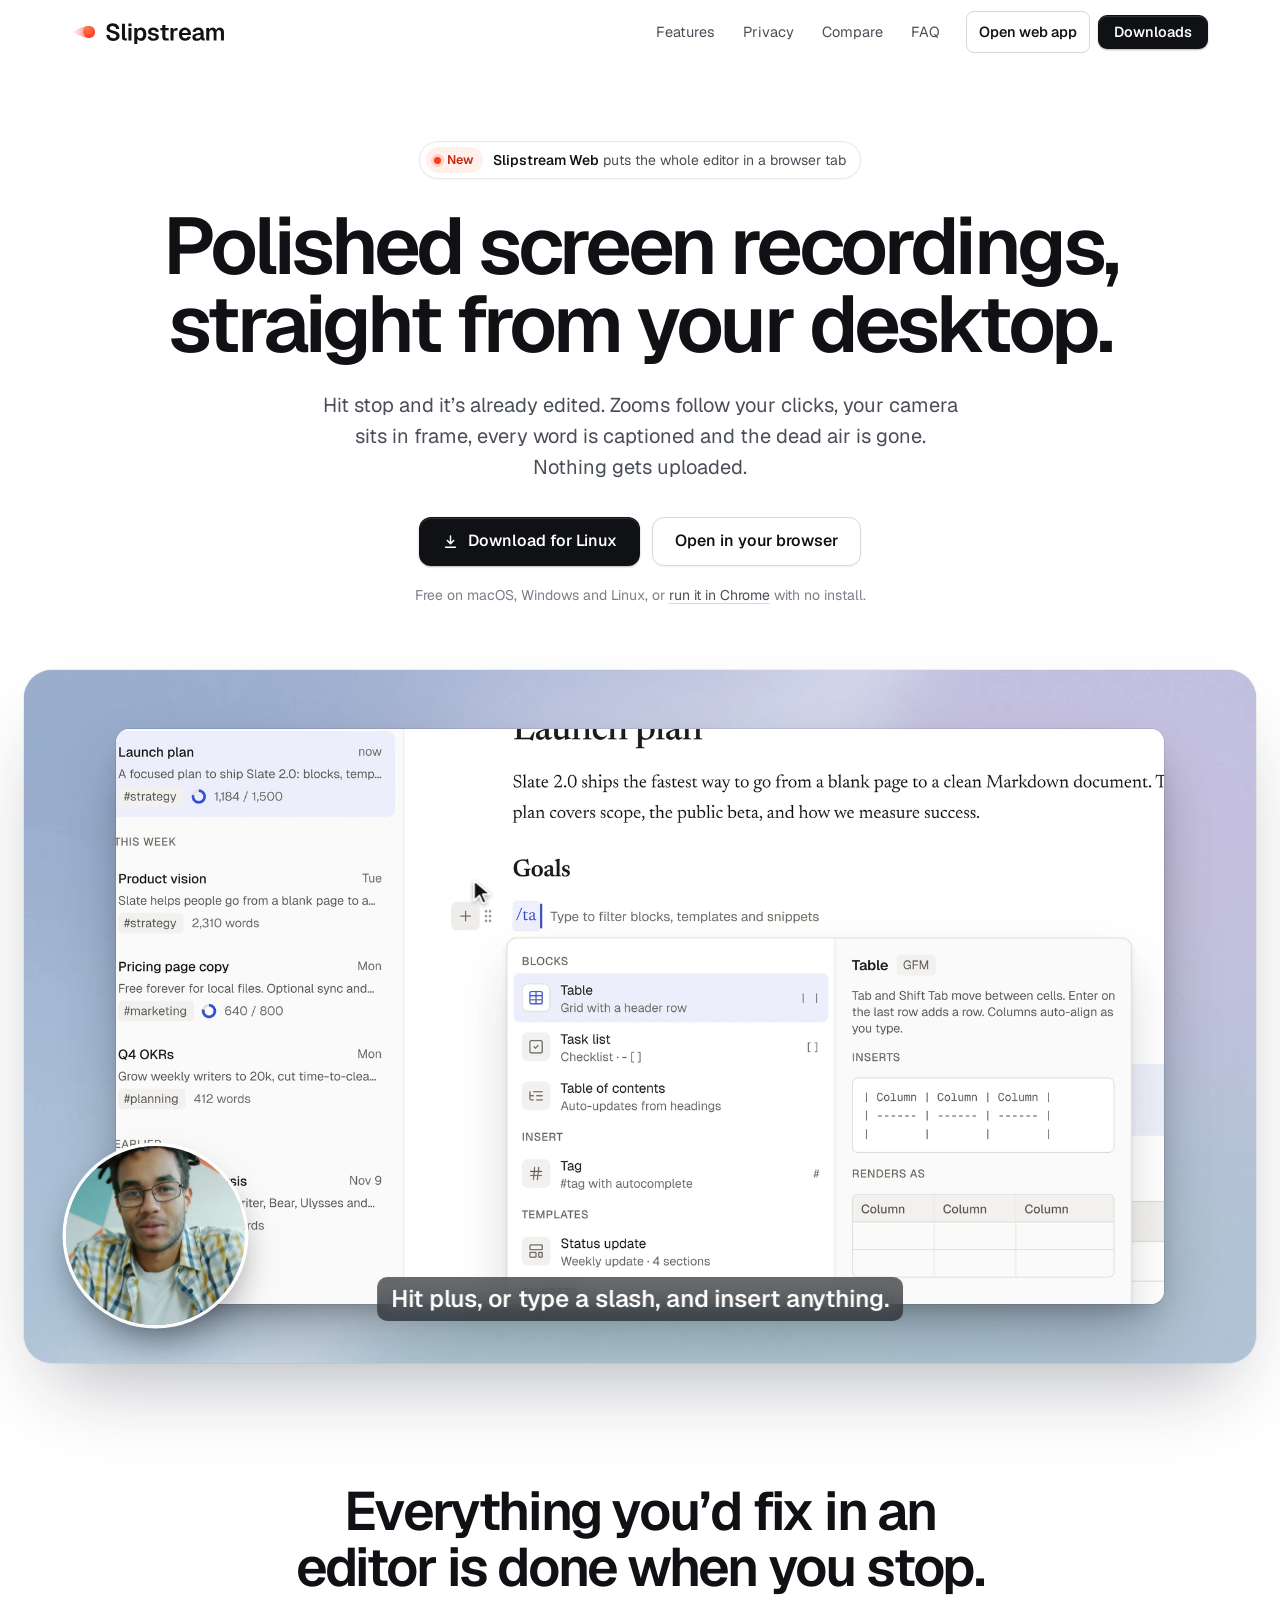
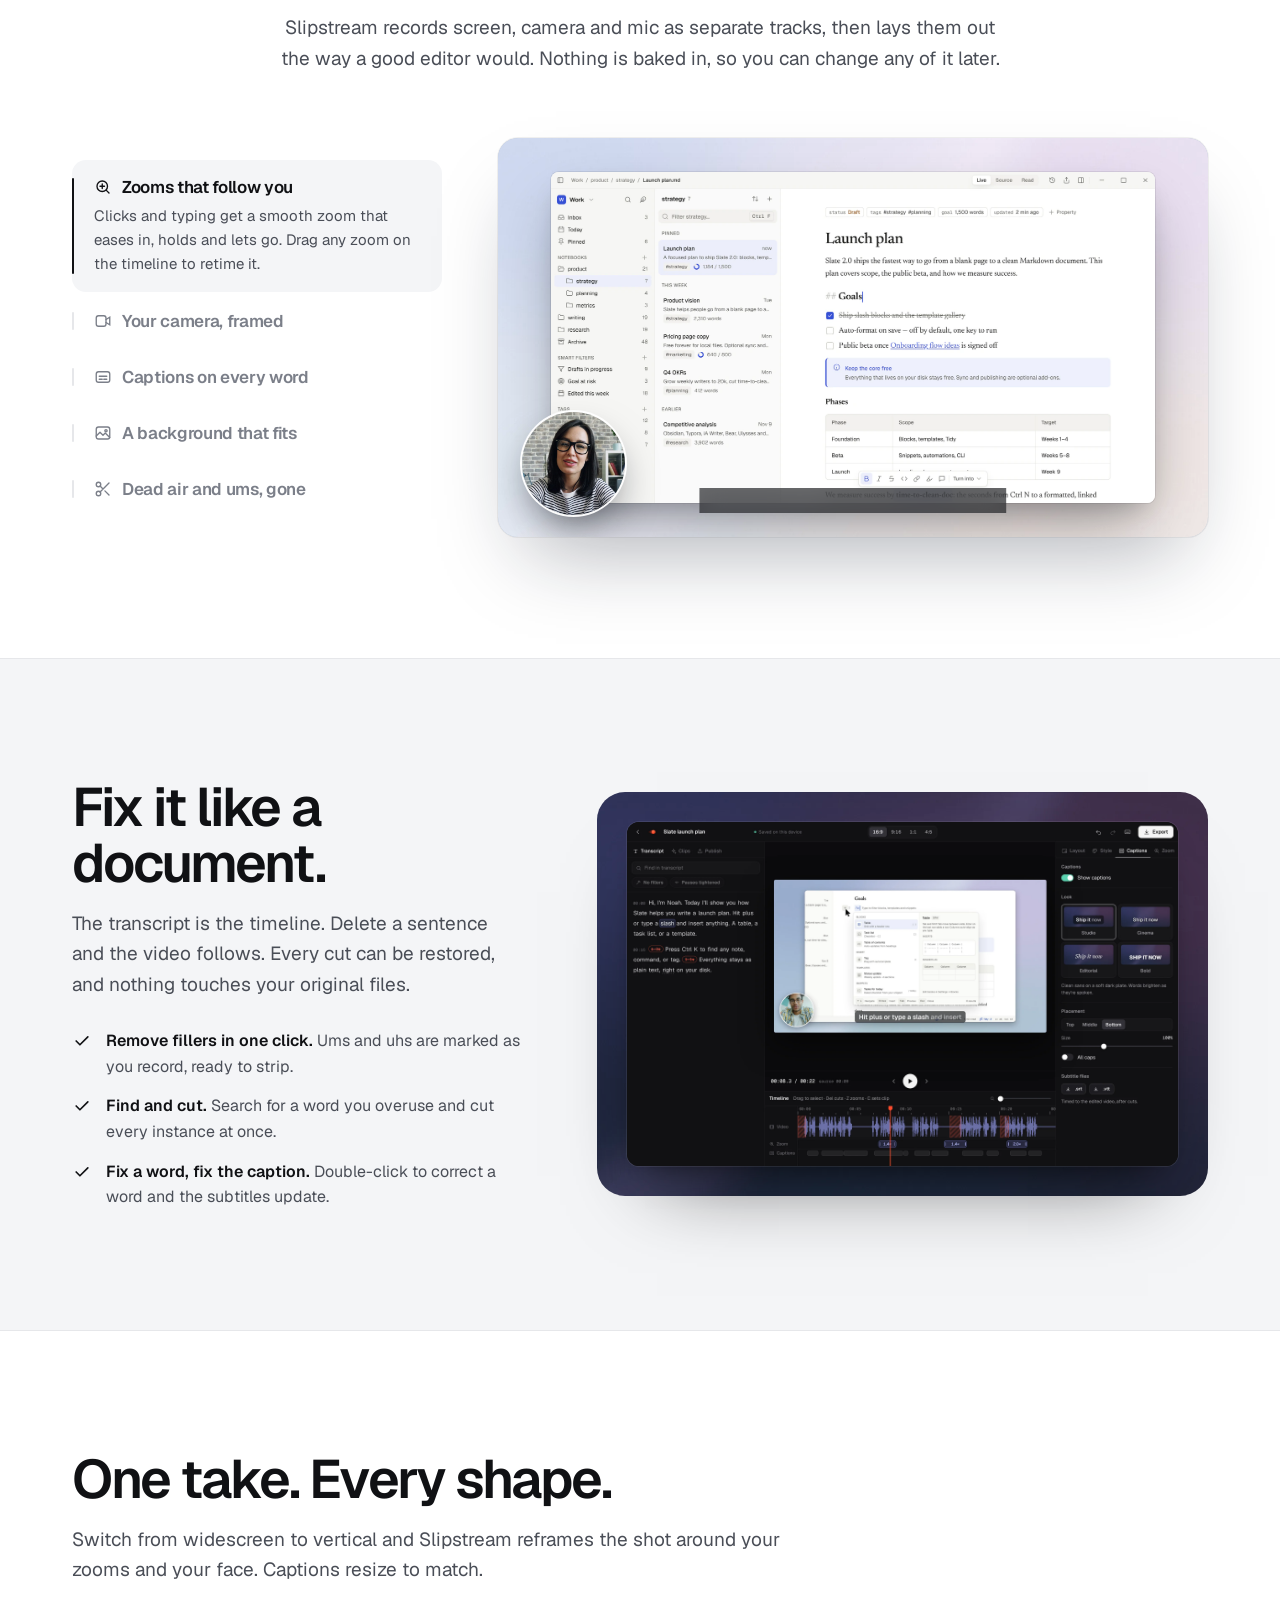
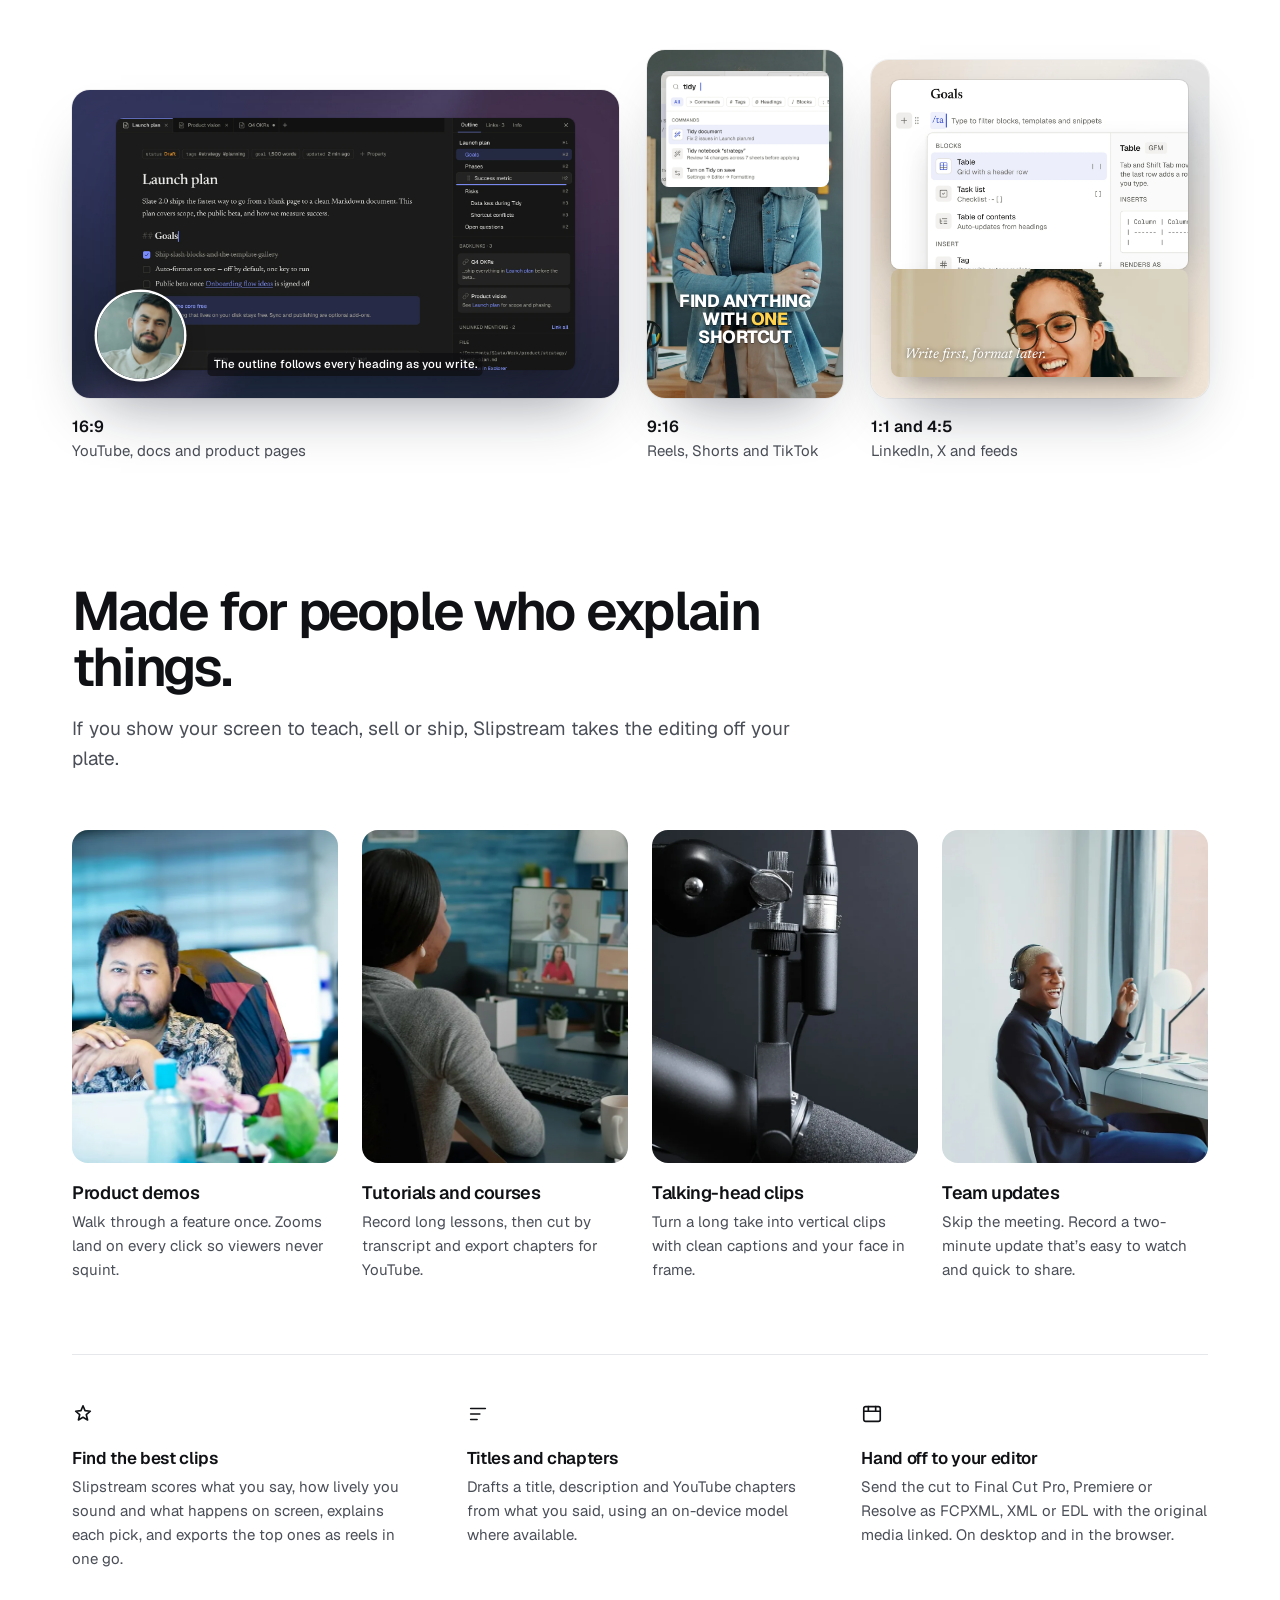
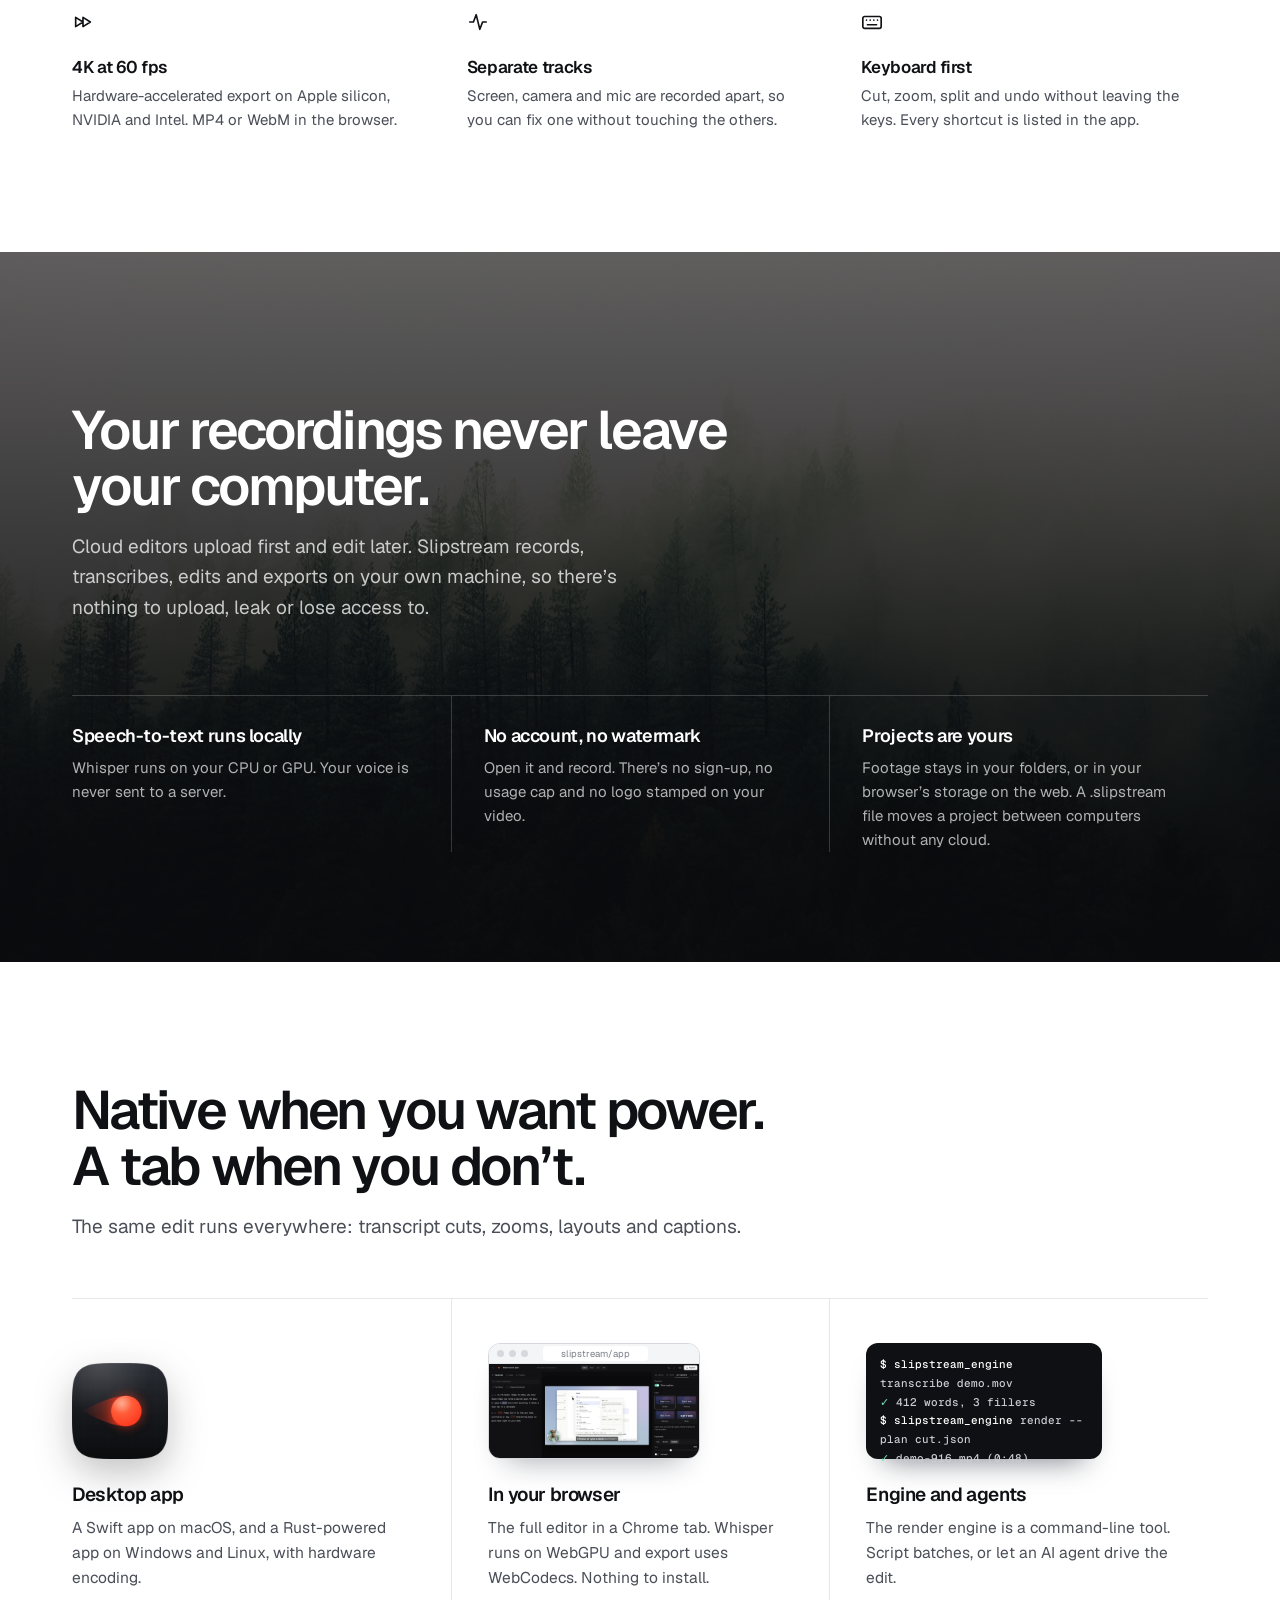
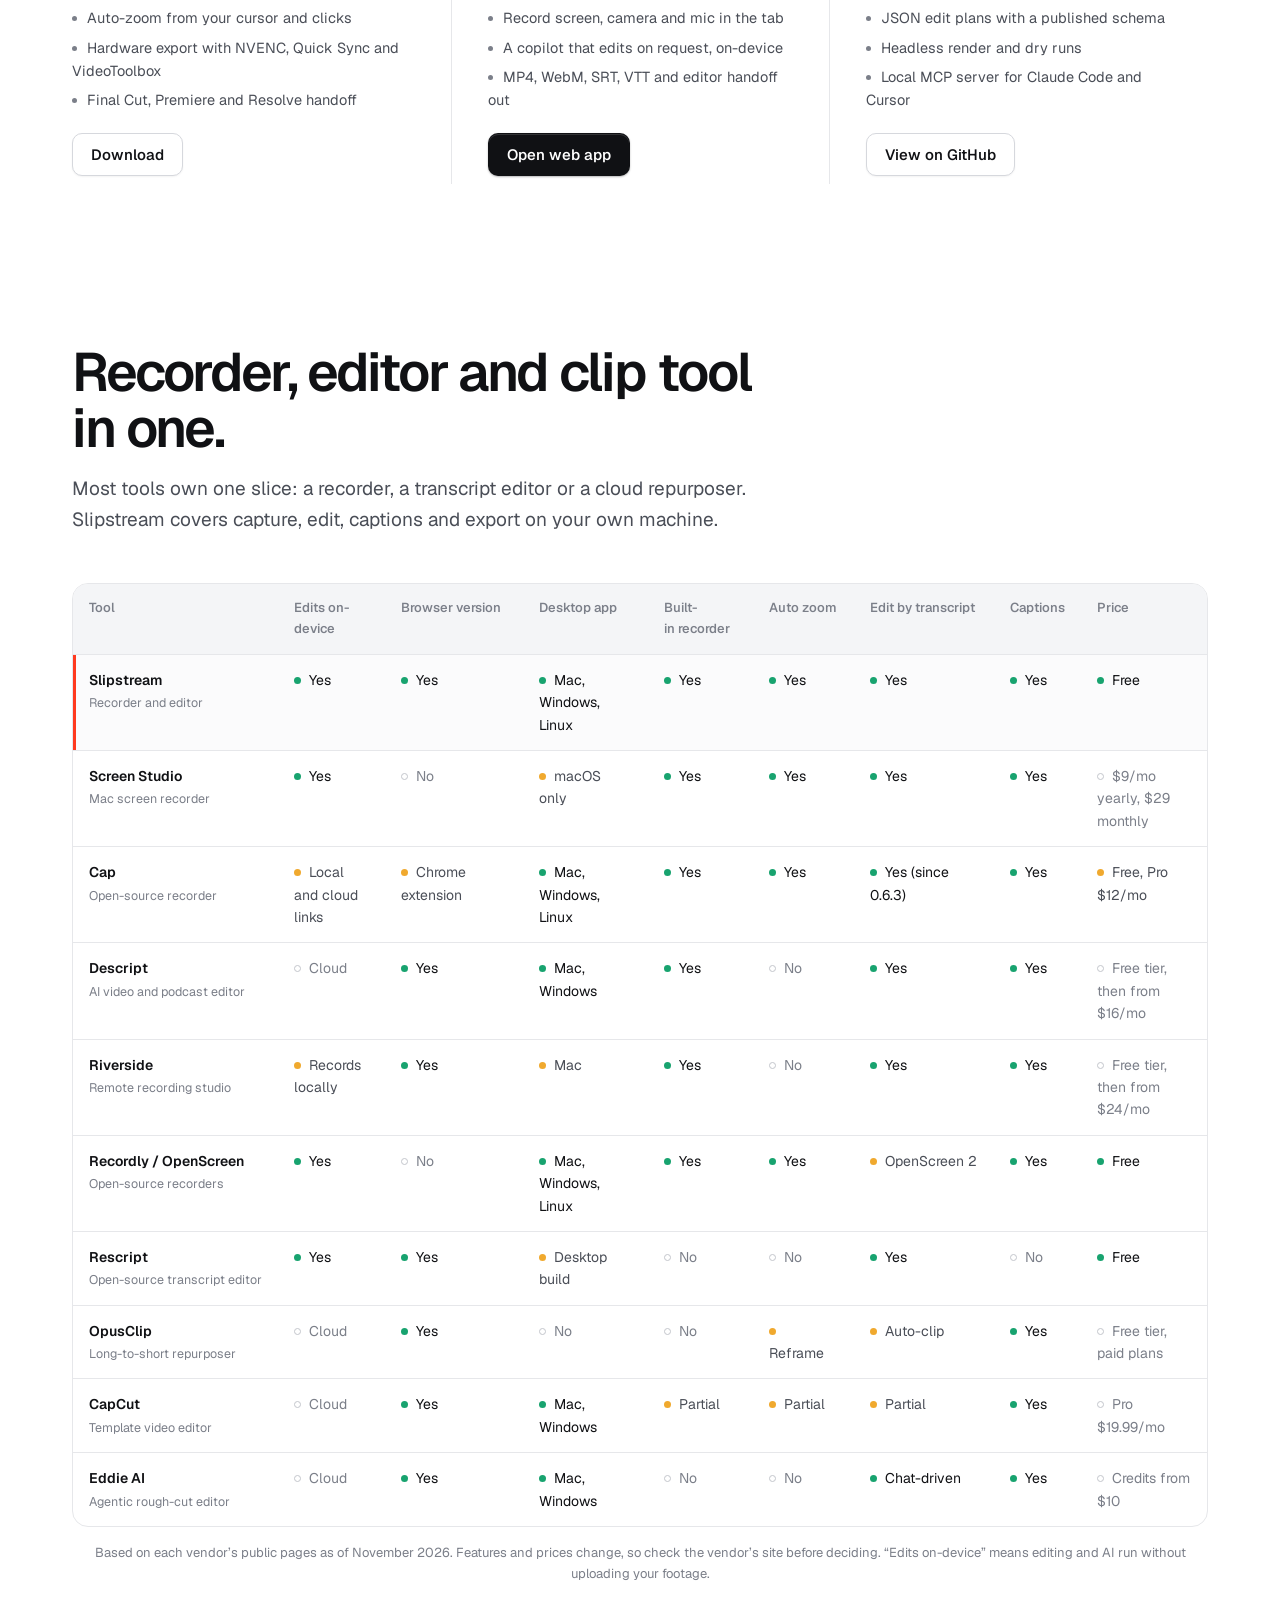
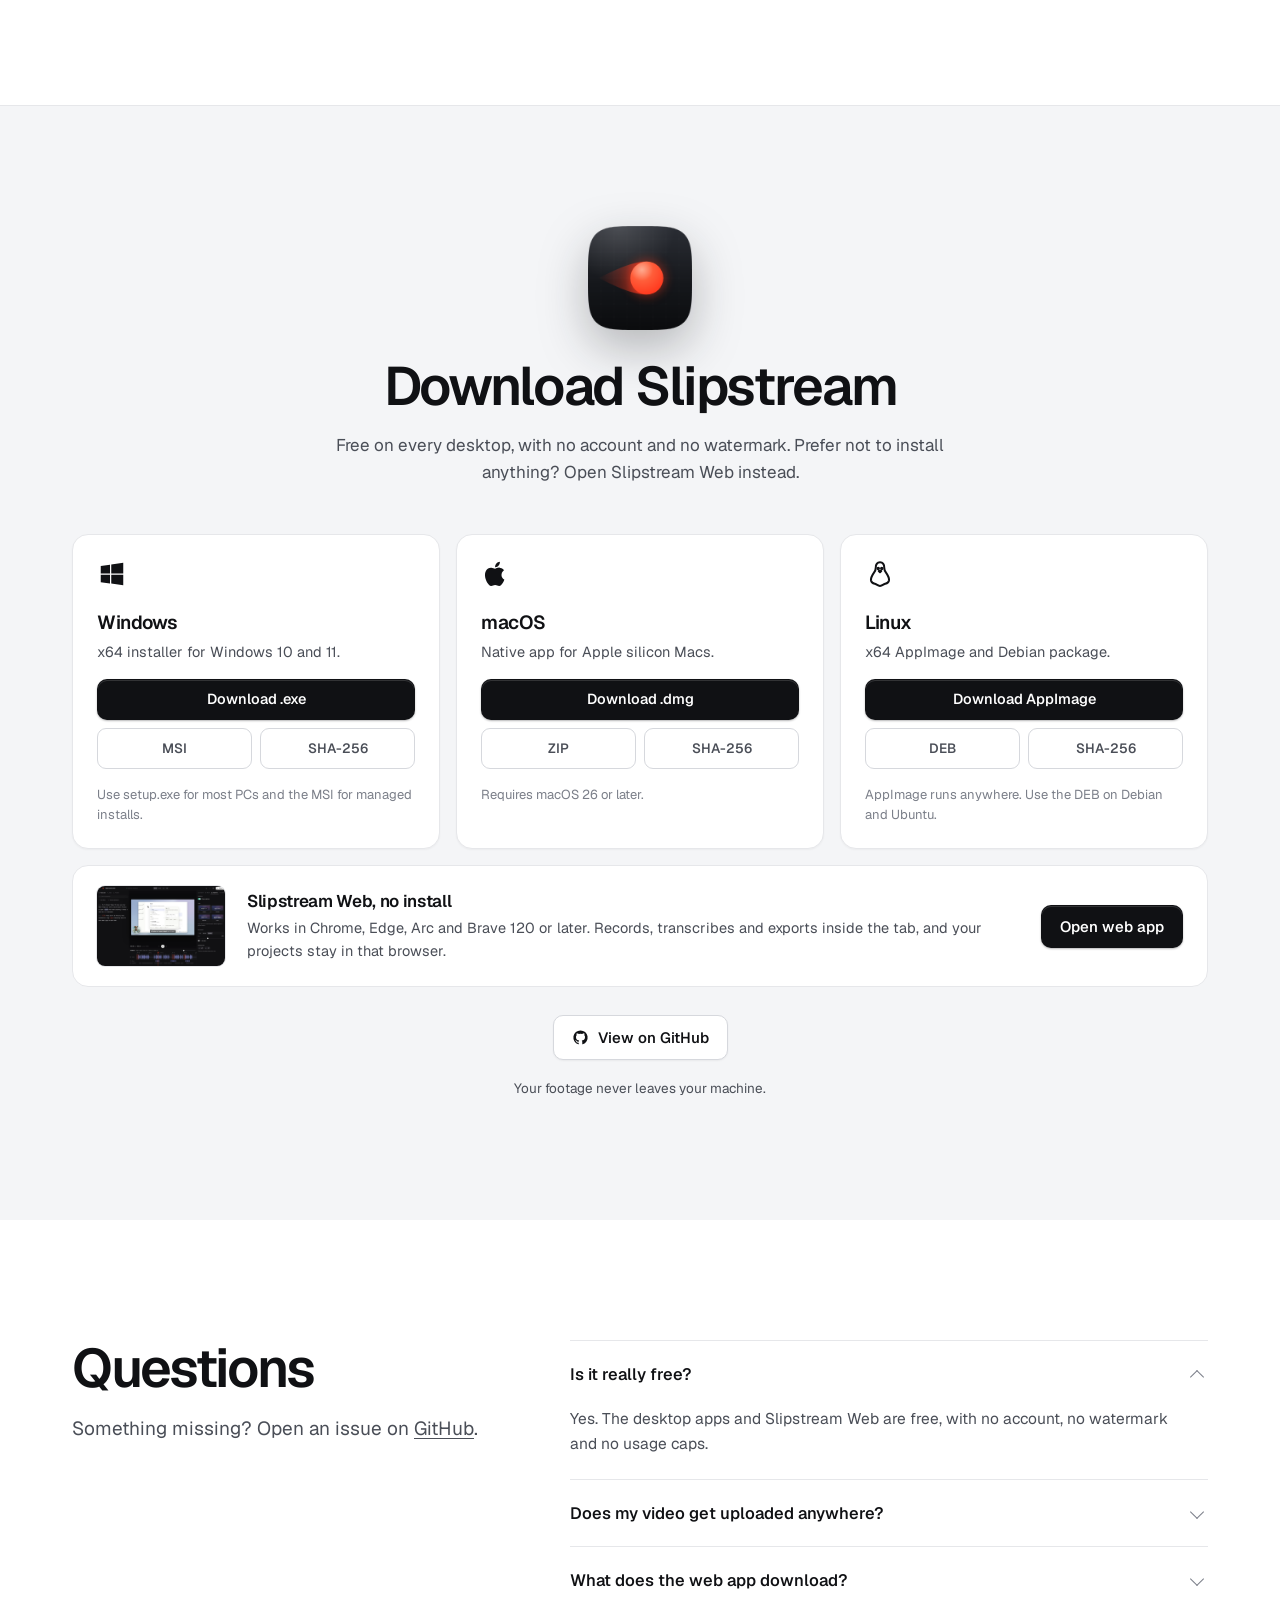
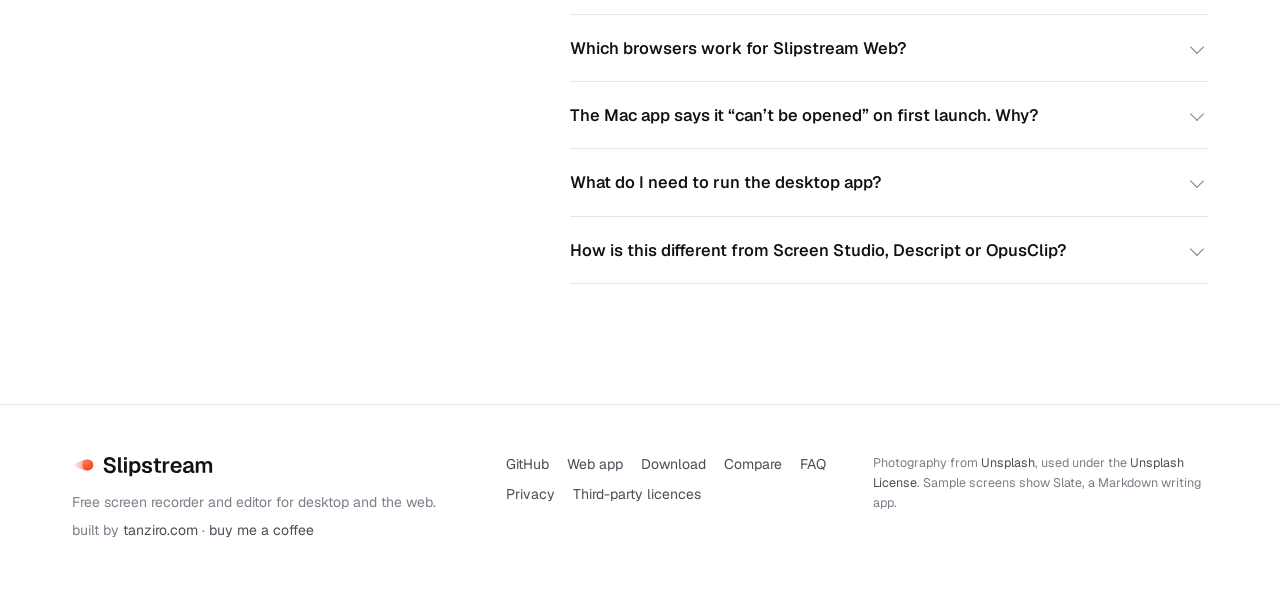
==== commit cc3d6e7a: "Slipstream 2.0.1: download links point at the release Co-Authored-By: Claude Opus 5.5 <noreply@anthr" ====
--- a/index.html
+++ b/index.html
@@ -707,8 +707,8 @@
               <p>x64 installer for Windows 10 and 11.</p>
             </div>
             <div class="download-actions">
-              <a class="btn btn-primary" href="download/slipstream-windows-x64-setup.exe" data-asset="slipstream-windows-x64-setup.exe">Download .exe</a>
-              <a class="download-link" href="download/slipstream-windows-x64.msi" data-asset="slipstream-windows-x64.msi">MSI</a>
+              <a class="btn btn-primary" href="https://github.com/tanzir71/slipstream-releases/releases/download/v2.0.1/slipstream-windows-x64-setup.exe" data-asset="slipstream-windows-x64-setup.exe">Download .exe</a>
+              <a class="download-link" href="https://github.com/tanzir71/slipstream-releases/releases/download/v2.0.1/slipstream-windows-x64.msi" data-asset="slipstream-windows-x64.msi">MSI</a>
               <a class="download-link" href="download/slipstream-windows-sha256.txt">SHA-256</a>
             </div>
             <div class="download-meta">Use setup.exe for most PCs and the MSI for managed installs.</div>
@@ -720,8 +720,8 @@
               <p>Native app for Apple silicon Macs.</p>
             </div>
             <div class="download-actions">
-              <a class="btn btn-primary" href="download/slipstream-macos.dmg" data-asset="slipstream-macos.dmg" id="dl">Download .dmg</a>
-              <a class="download-link" href="download/slipstream-macos.zip" data-asset="slipstream-macos.zip">ZIP</a>
+              <a class="btn btn-primary" href="https://github.com/tanzir71/slipstream-releases/releases/download/v2.0.1/slipstream-macos.dmg" data-asset="slipstream-macos.dmg" id="dl">Download .dmg</a>
+              <a class="download-link" href="https://github.com/tanzir71/slipstream-releases/releases/download/v2.0.1/slipstream-macos.zip" data-asset="slipstream-macos.zip">ZIP</a>
               <a class="download-link" href="download/slipstream-macos-sha256.txt">SHA-256</a>
             </div>
             <div class="download-meta">Requires macOS 26 or later.</div>
@@ -733,8 +733,8 @@
               <p>x64 AppImage and Debian package.</p>
             </div>
             <div class="download-actions">
-              <a class="btn btn-primary" href="download/slipstream-linux-x64.AppImage" data-asset="slipstream-linux-x64.AppImage">Download AppImage</a>
-              <a class="download-link" href="download/slipstream-linux-x64.deb" data-asset="slipstream-linux-x64.deb">DEB</a>
+              <a class="btn btn-primary" href="https://github.com/tanzir71/slipstream-releases/releases/download/v2.0.1/slipstream-linux-x64.AppImage" data-asset="slipstream-linux-x64.AppImage">Download AppImage</a>
+              <a class="download-link" href="https://github.com/tanzir71/slipstream-releases/releases/download/v2.0.1/slipstream-linux-x64.deb" data-asset="slipstream-linux-x64.deb">DEB</a>
               <a class="download-link" href="download/slipstream-linux-sha256.txt">SHA-256</a>
             </div>
             <div class="download-meta">AppImage runs anywhere. Use the DEB on Debian and Ubuntu.</div>
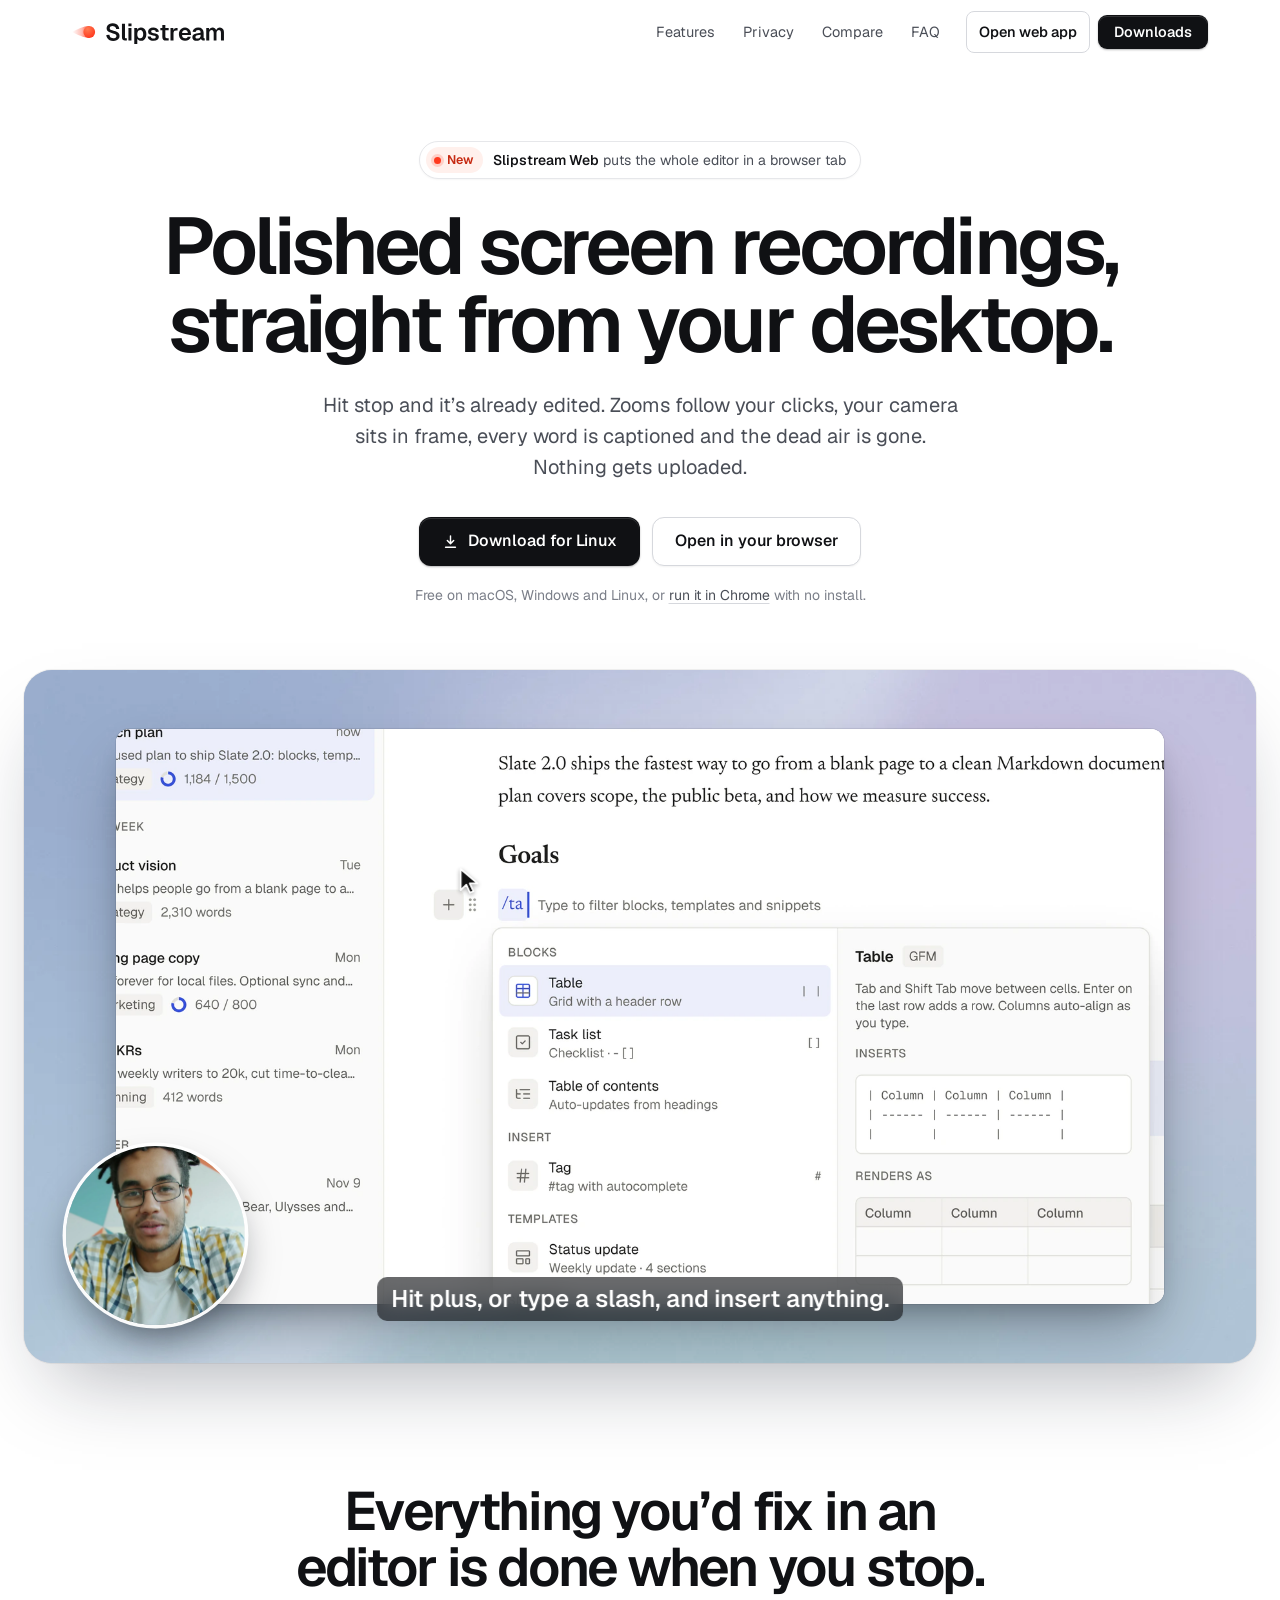
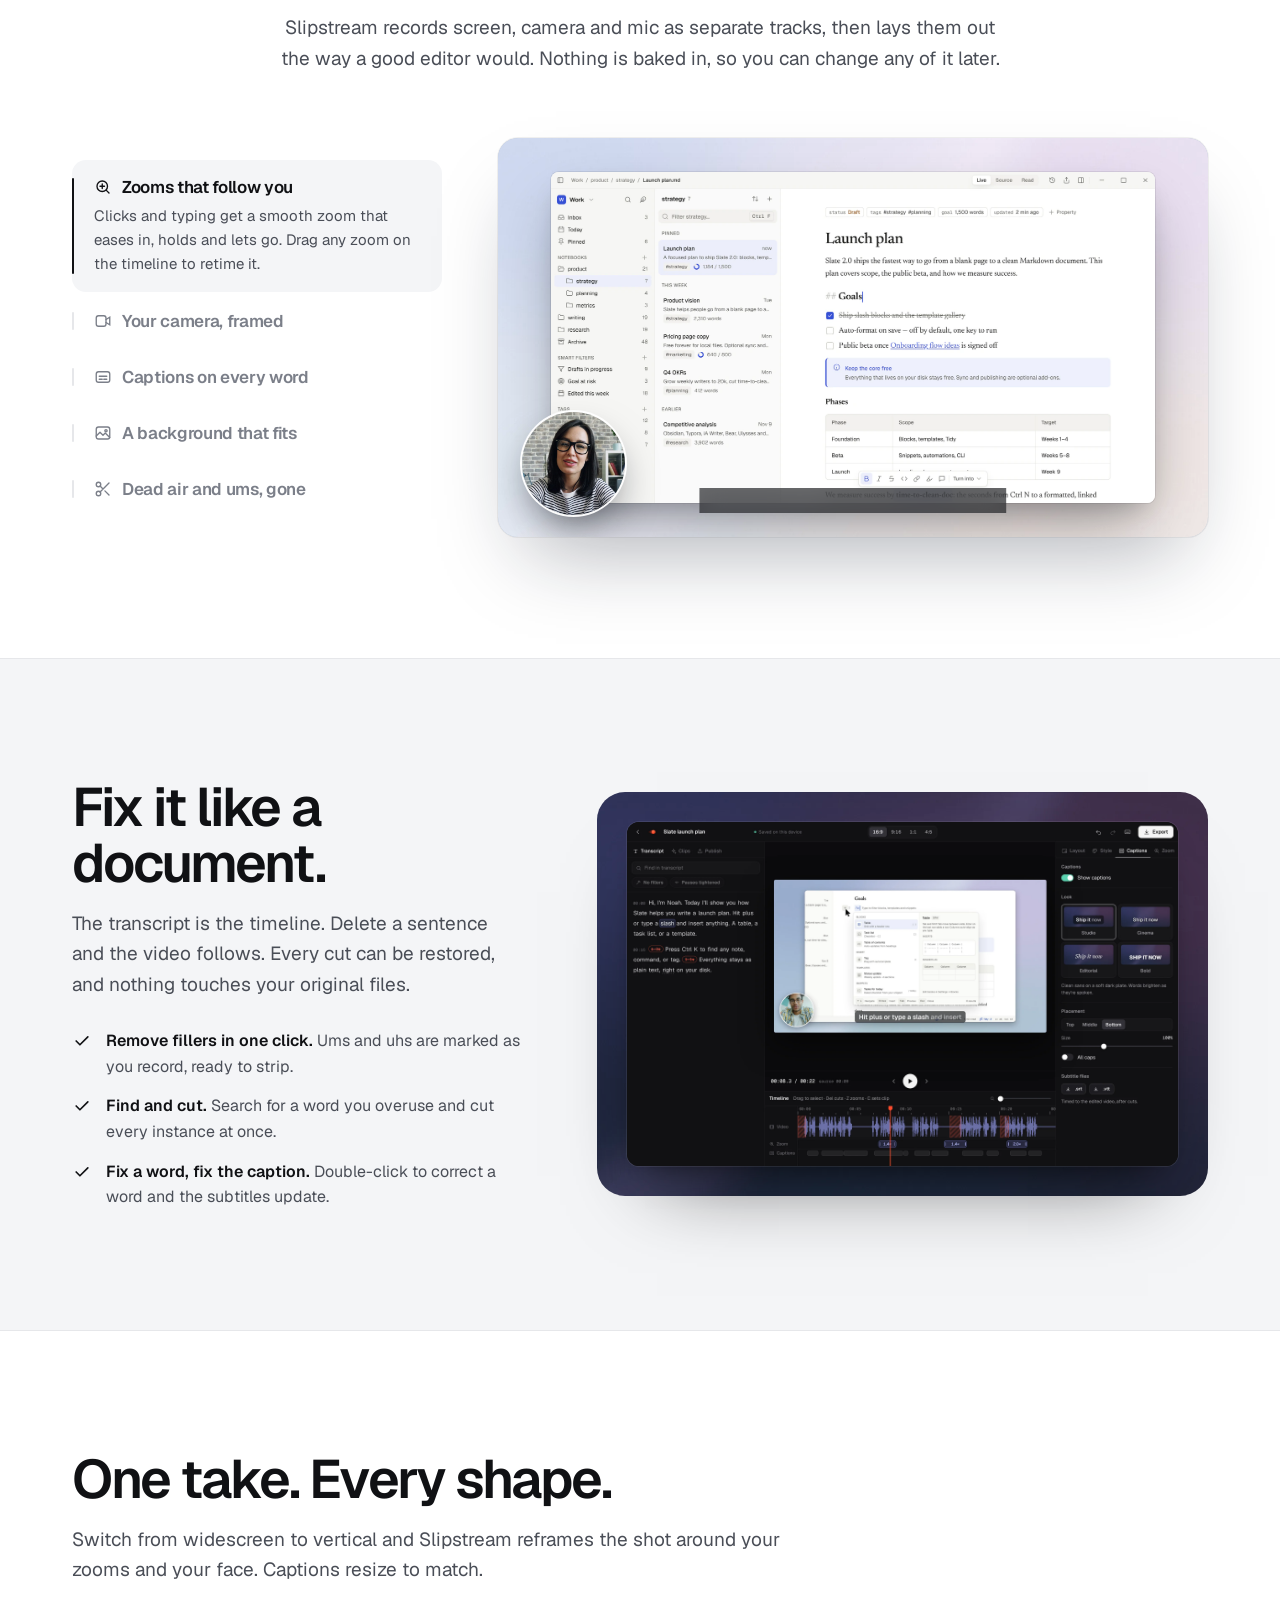
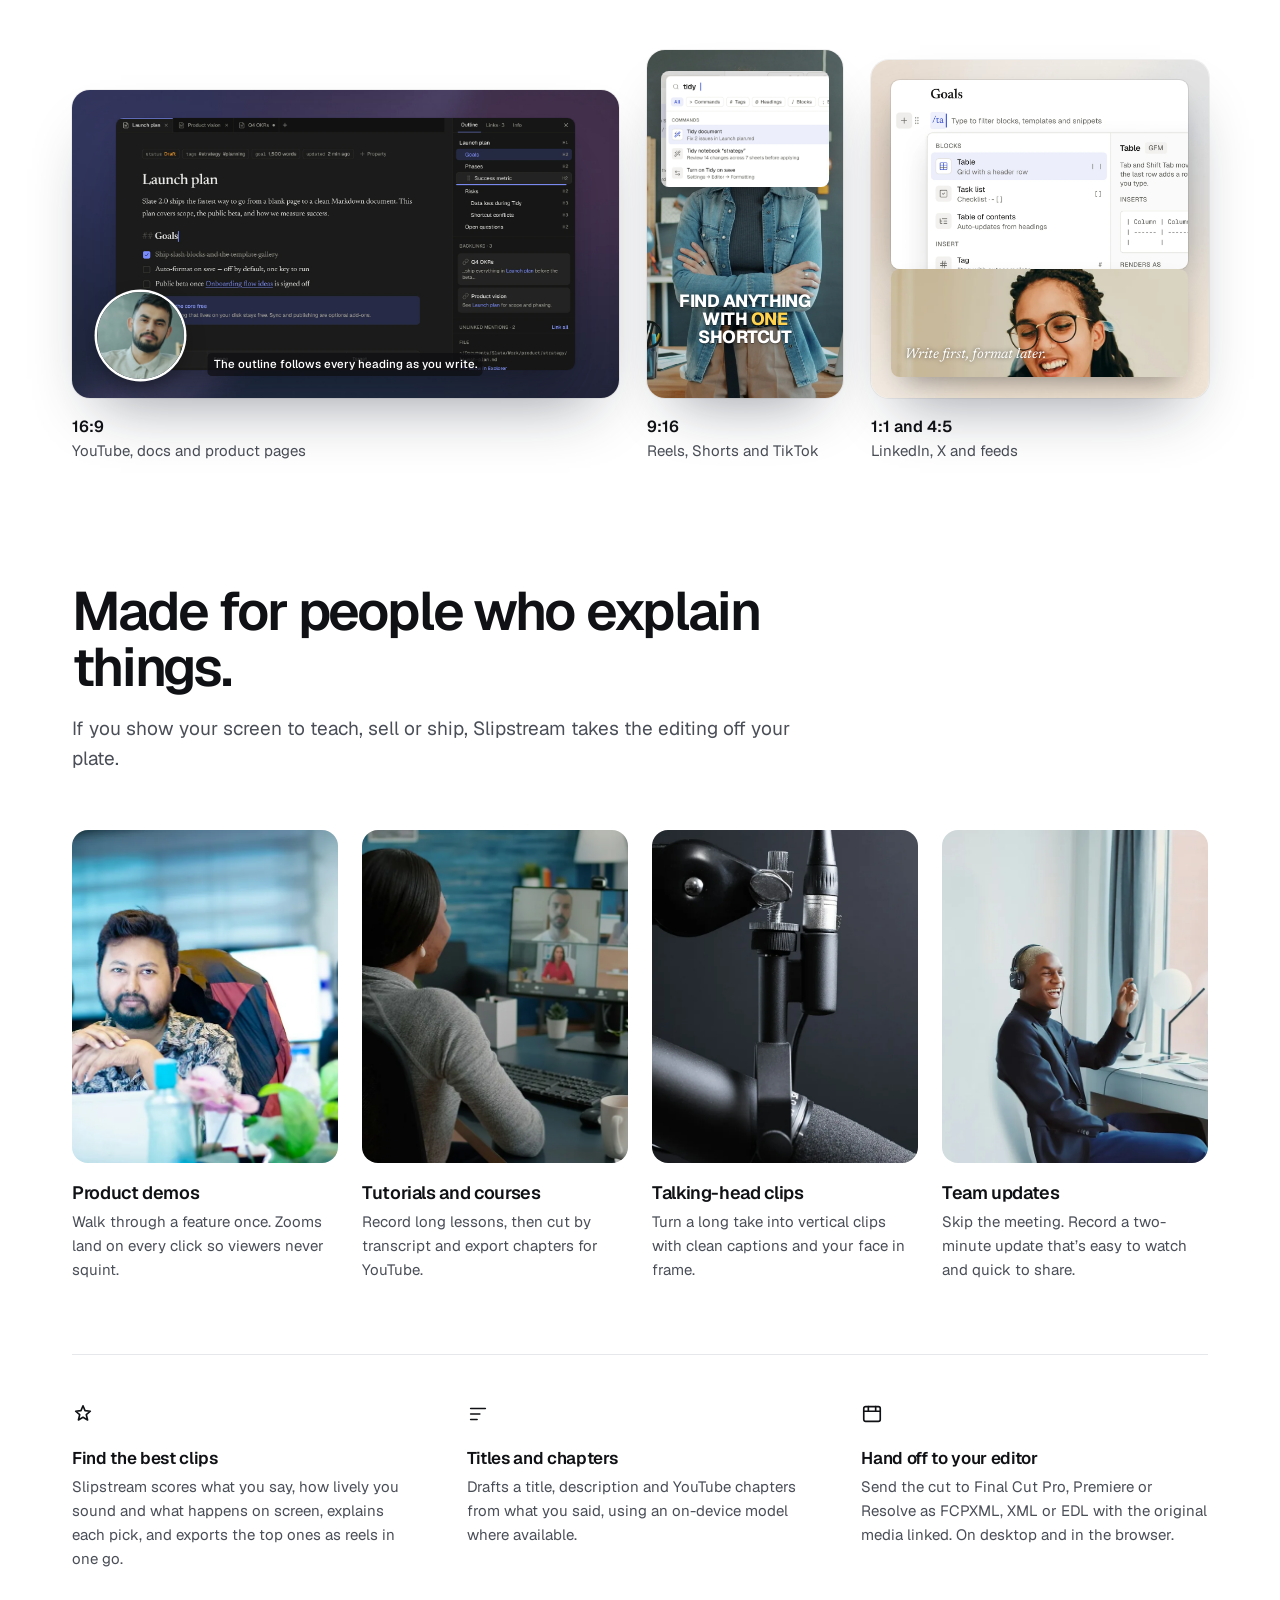
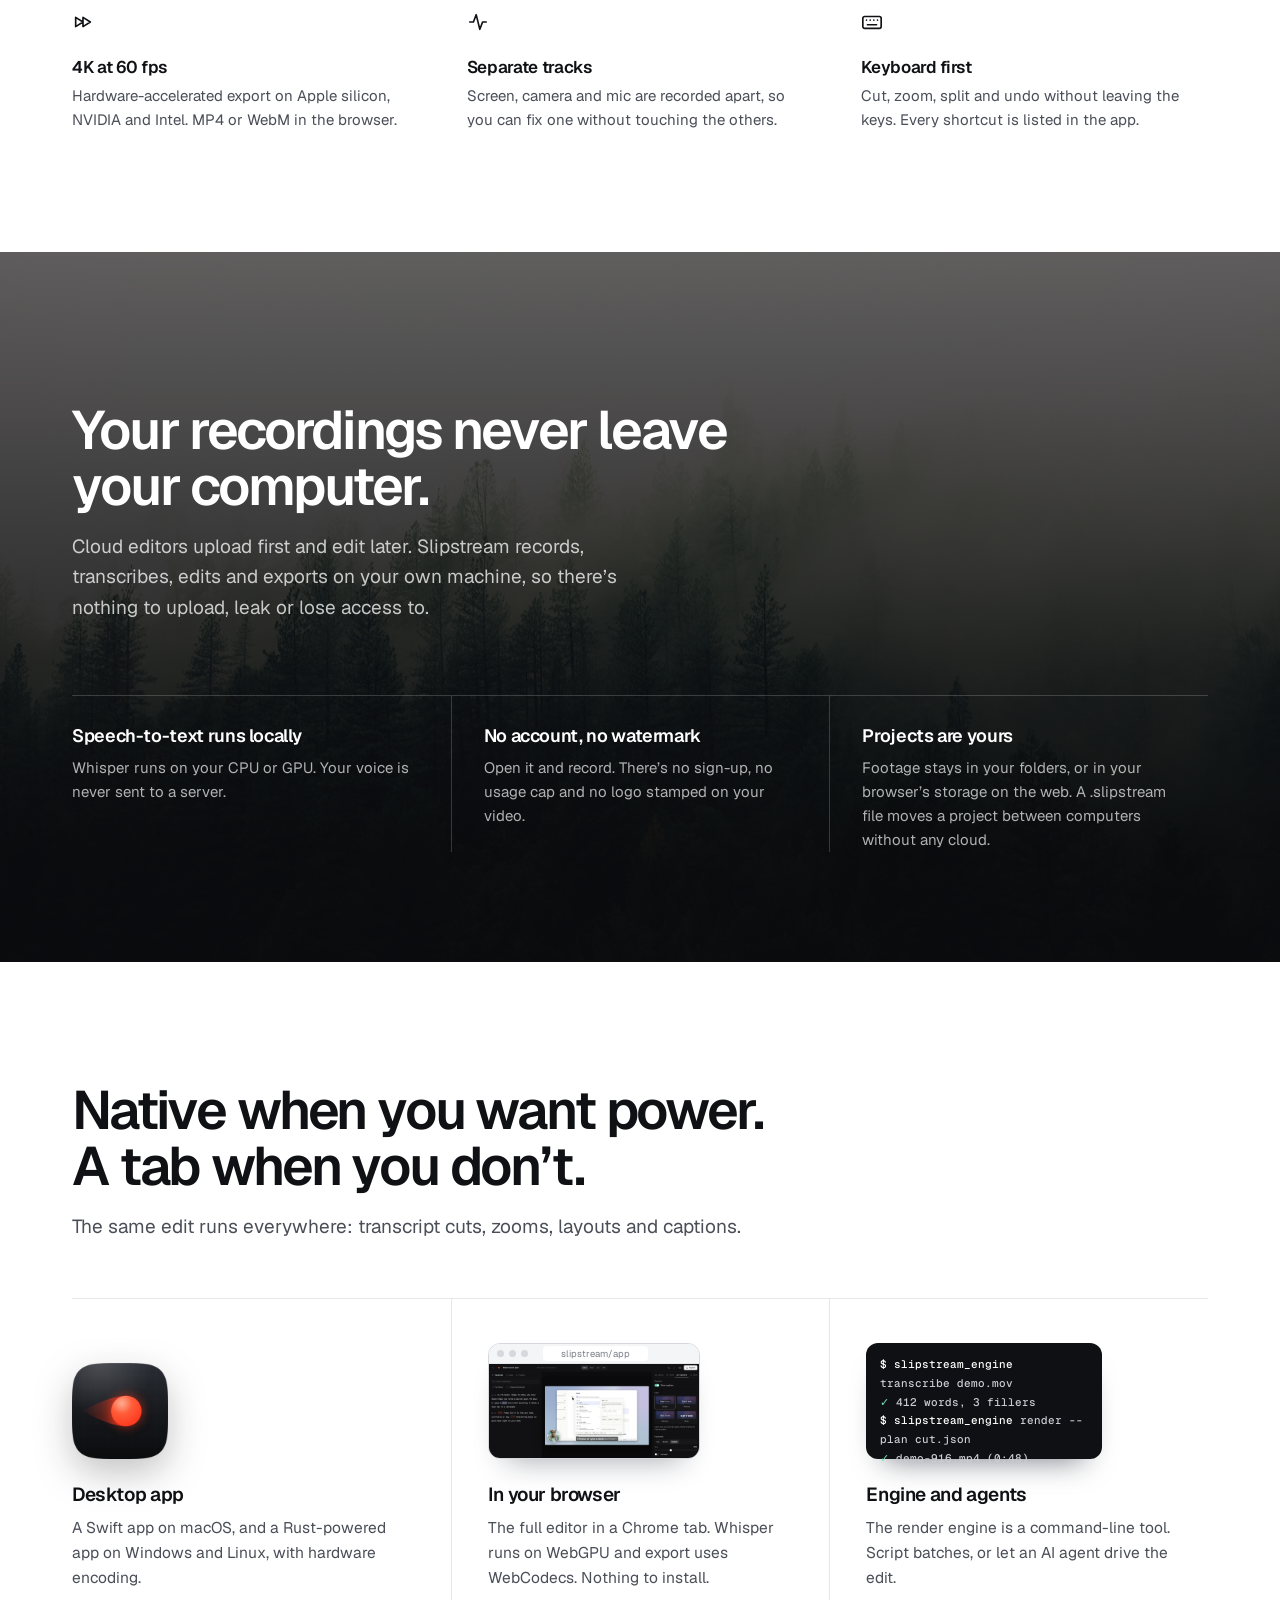
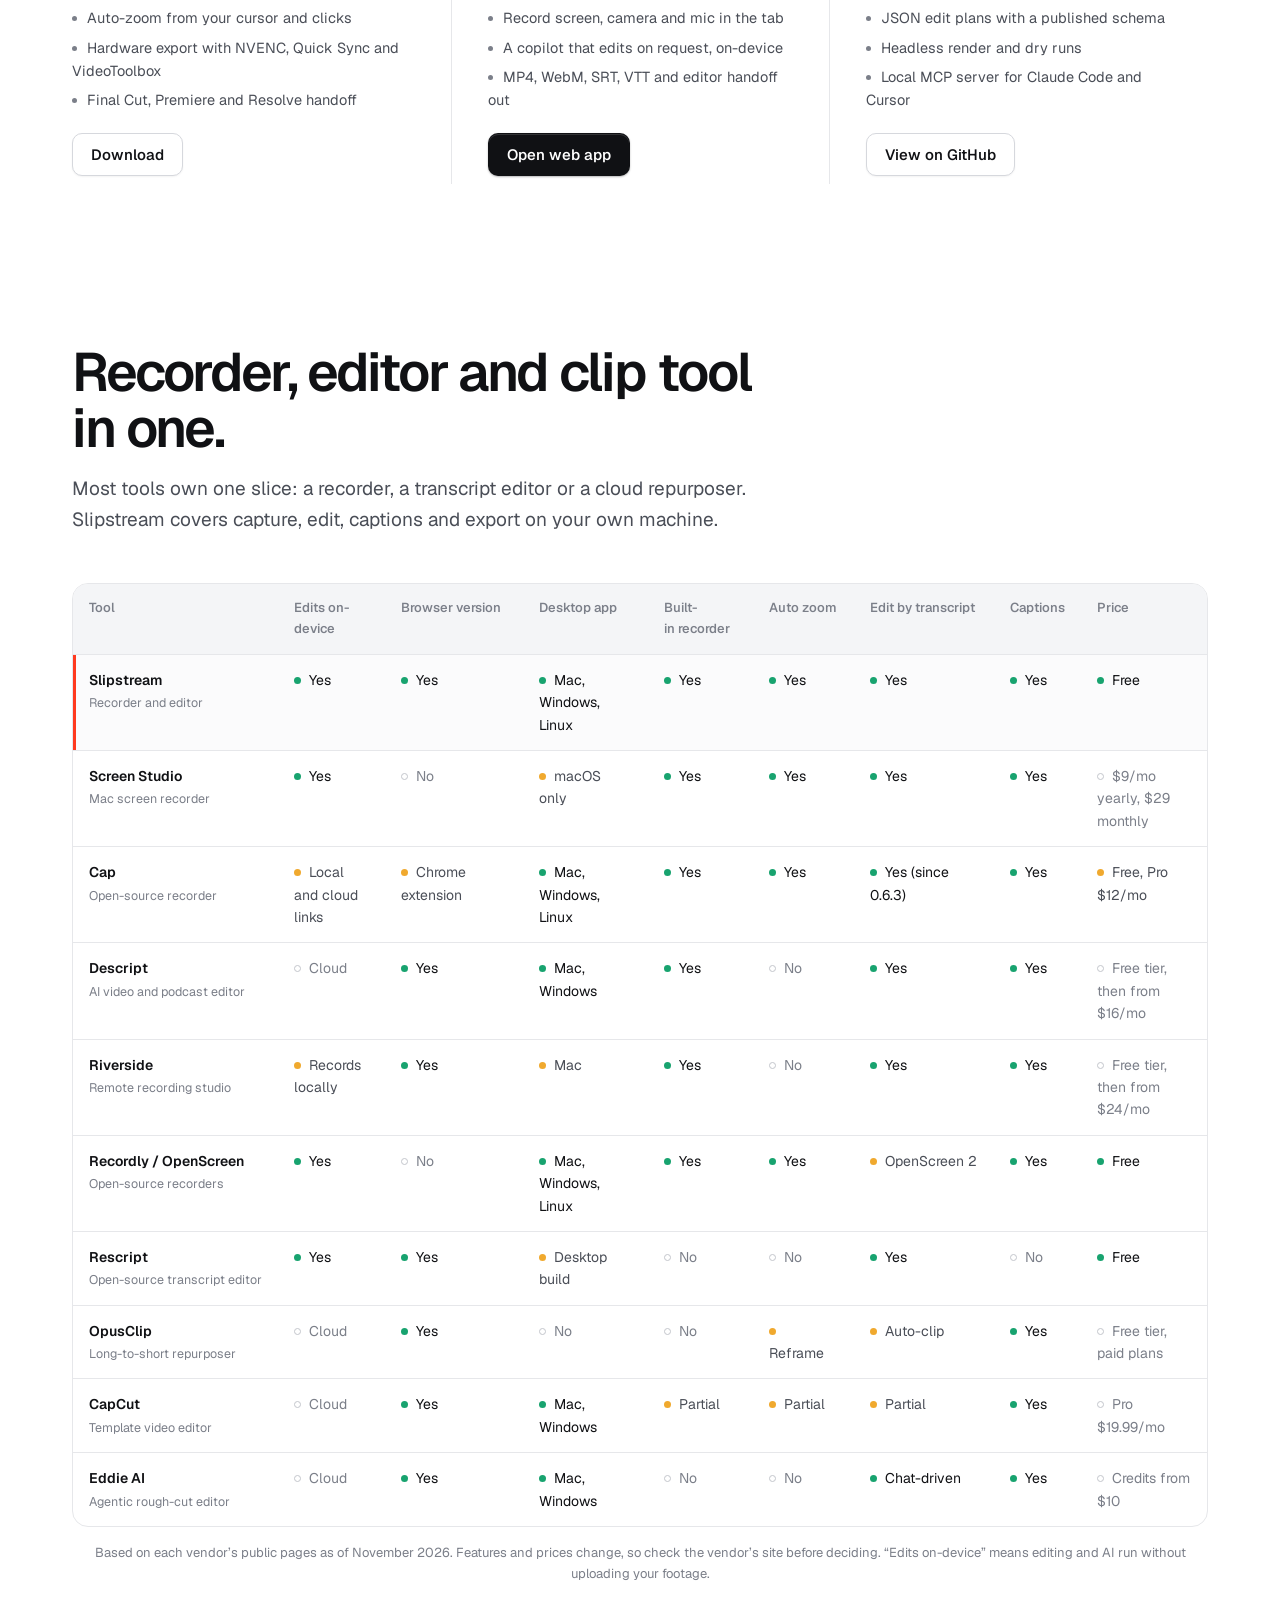
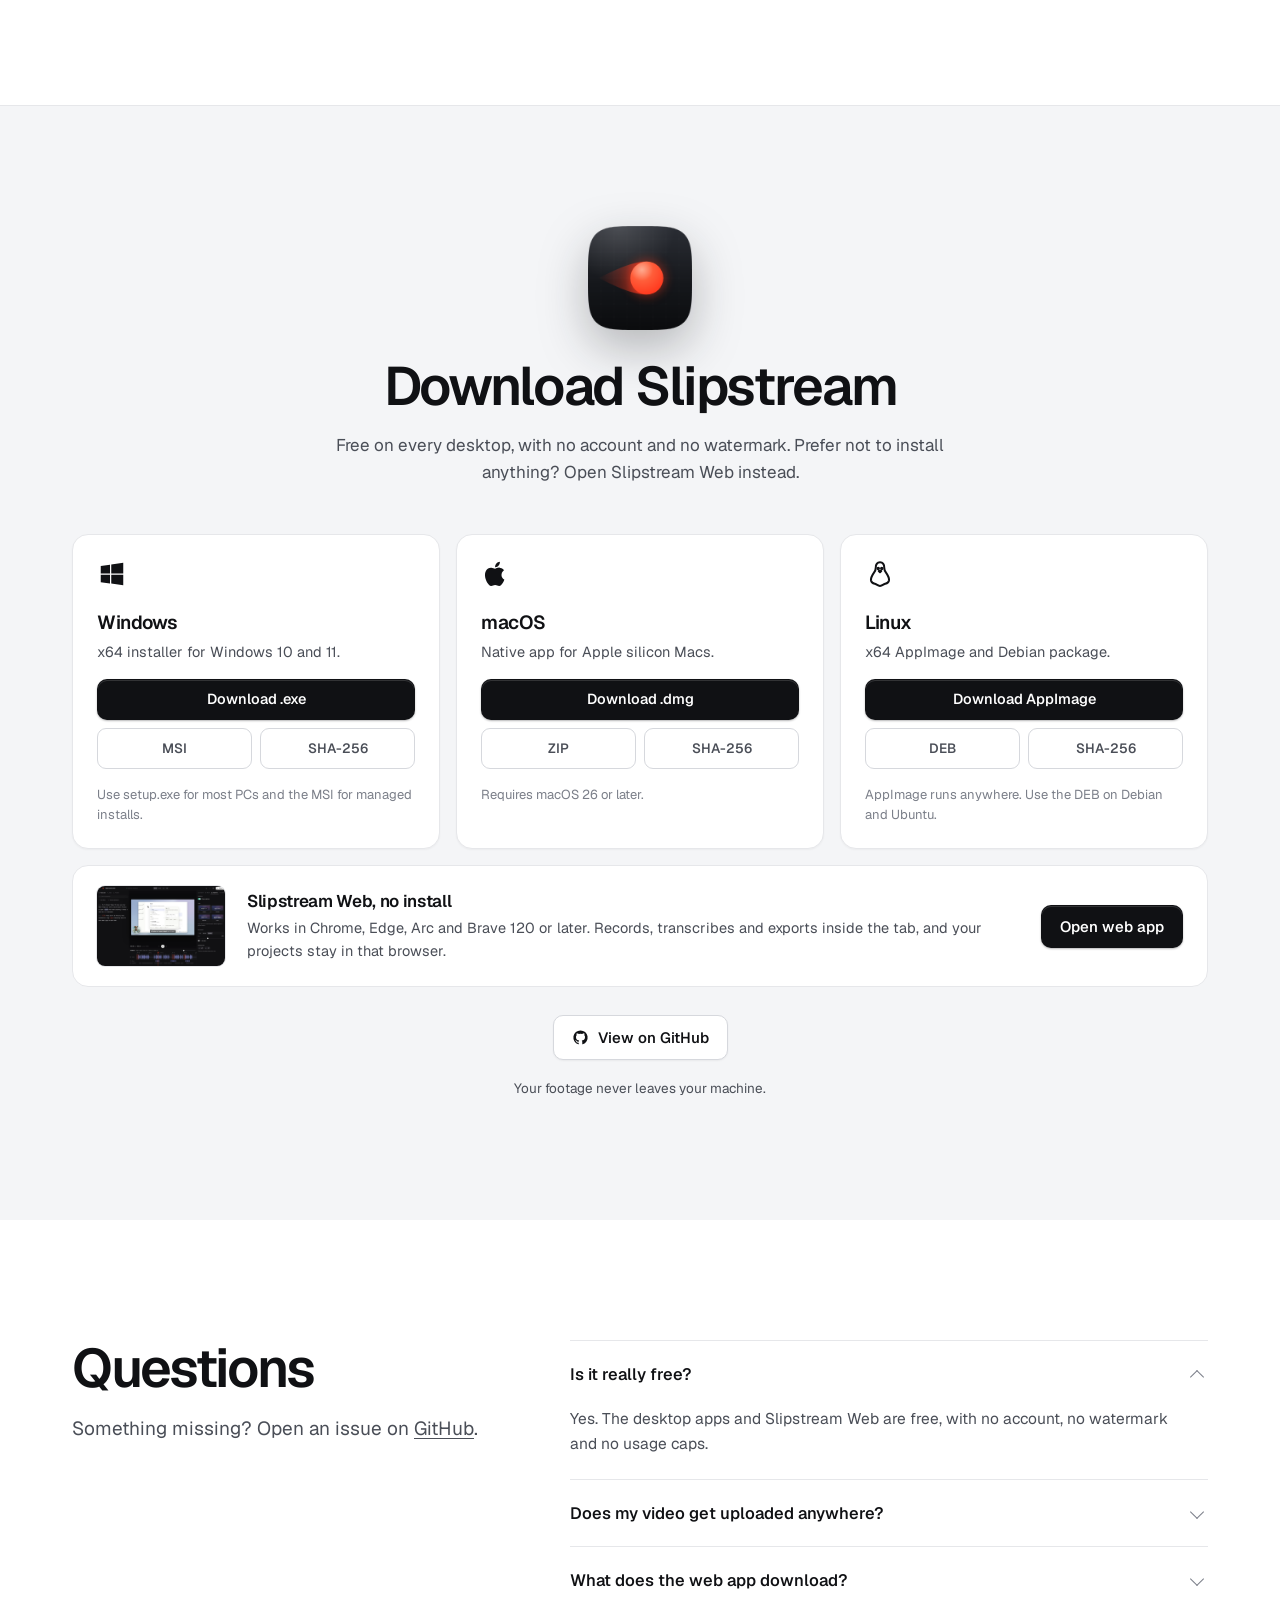
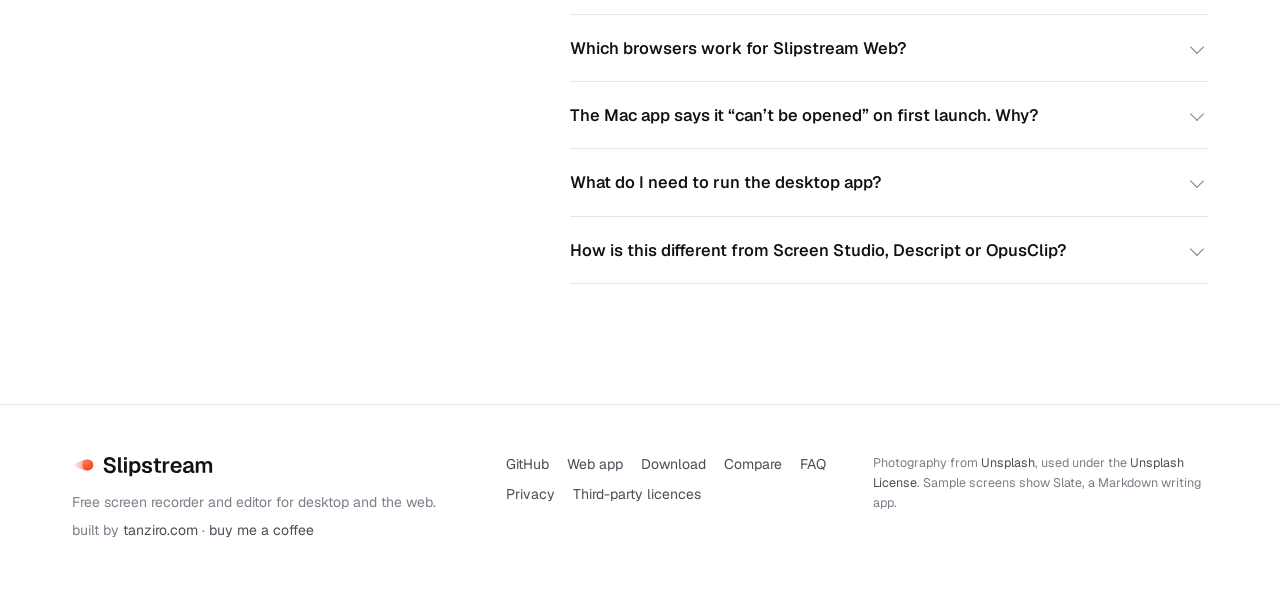
==== commit ed225b65: "Slipstream 2.0.2: download links, web app with multi-track audio import The site's download links po" ====
--- a/index.html
+++ b/index.html
@@ -707,8 +707,8 @@
               <p>x64 installer for Windows 10 and 11.</p>
             </div>
             <div class="download-actions">
-              <a class="btn btn-primary" href="https://github.com/tanzir71/slipstream-releases/releases/download/v2.0.1/slipstream-windows-x64-setup.exe" data-asset="slipstream-windows-x64-setup.exe">Download .exe</a>
-              <a class="download-link" href="https://github.com/tanzir71/slipstream-releases/releases/download/v2.0.1/slipstream-windows-x64.msi" data-asset="slipstream-windows-x64.msi">MSI</a>
+              <a class="btn btn-primary" href="https://github.com/tanzir71/slipstream-releases/releases/download/v2.0.2/slipstream-windows-x64-setup.exe" data-asset="slipstream-windows-x64-setup.exe">Download .exe</a>
+              <a class="download-link" href="https://github.com/tanzir71/slipstream-releases/releases/download/v2.0.2/slipstream-windows-x64.msi" data-asset="slipstream-windows-x64.msi">MSI</a>
               <a class="download-link" href="download/slipstream-windows-sha256.txt">SHA-256</a>
             </div>
             <div class="download-meta">Use setup.exe for most PCs and the MSI for managed installs.</div>
@@ -720,8 +720,8 @@
               <p>Native app for Apple silicon Macs.</p>
             </div>
             <div class="download-actions">
-              <a class="btn btn-primary" href="https://github.com/tanzir71/slipstream-releases/releases/download/v2.0.1/slipstream-macos.dmg" data-asset="slipstream-macos.dmg" id="dl">Download .dmg</a>
-              <a class="download-link" href="https://github.com/tanzir71/slipstream-releases/releases/download/v2.0.1/slipstream-macos.zip" data-asset="slipstream-macos.zip">ZIP</a>
+              <a class="btn btn-primary" href="https://github.com/tanzir71/slipstream-releases/releases/download/v2.0.2/slipstream-macos.dmg" data-asset="slipstream-macos.dmg" id="dl">Download .dmg</a>
+              <a class="download-link" href="https://github.com/tanzir71/slipstream-releases/releases/download/v2.0.2/slipstream-macos.zip" data-asset="slipstream-macos.zip">ZIP</a>
               <a class="download-link" href="download/slipstream-macos-sha256.txt">SHA-256</a>
             </div>
             <div class="download-meta">Requires macOS 26 or later.</div>
@@ -733,8 +733,8 @@
               <p>x64 AppImage and Debian package.</p>
             </div>
             <div class="download-actions">
-              <a class="btn btn-primary" href="https://github.com/tanzir71/slipstream-releases/releases/download/v2.0.1/slipstream-linux-x64.AppImage" data-asset="slipstream-linux-x64.AppImage">Download AppImage</a>
-              <a class="download-link" href="https://github.com/tanzir71/slipstream-releases/releases/download/v2.0.1/slipstream-linux-x64.deb" data-asset="slipstream-linux-x64.deb">DEB</a>
+              <a class="btn btn-primary" href="https://github.com/tanzir71/slipstream-releases/releases/download/v2.0.2/slipstream-linux-x64.AppImage" data-asset="slipstream-linux-x64.AppImage">Download AppImage</a>
+              <a class="download-link" href="https://github.com/tanzir71/slipstream-releases/releases/download/v2.0.2/slipstream-linux-x64.deb" data-asset="slipstream-linux-x64.deb">DEB</a>
               <a class="download-link" href="download/slipstream-linux-sha256.txt">SHA-256</a>
             </div>
             <div class="download-meta">AppImage runs anywhere. Use the DEB on Debian and Ubuntu.</div>
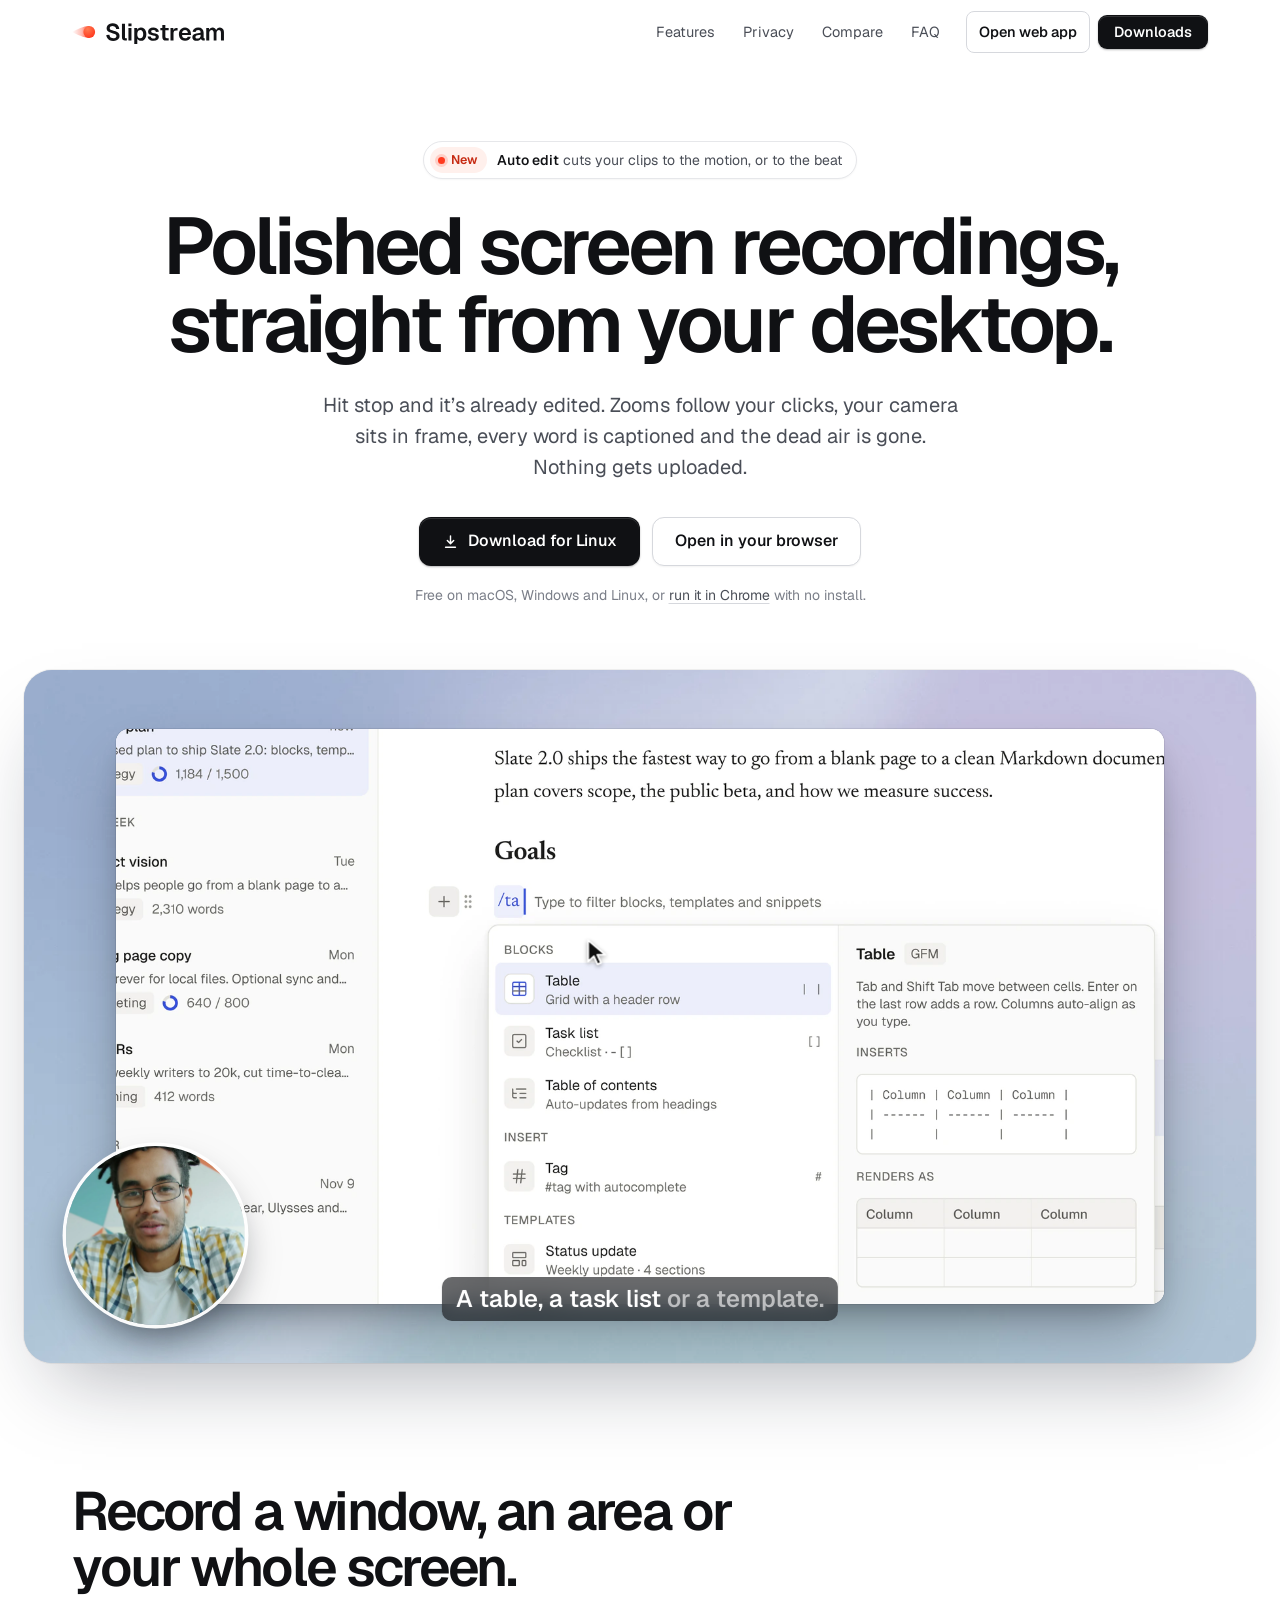
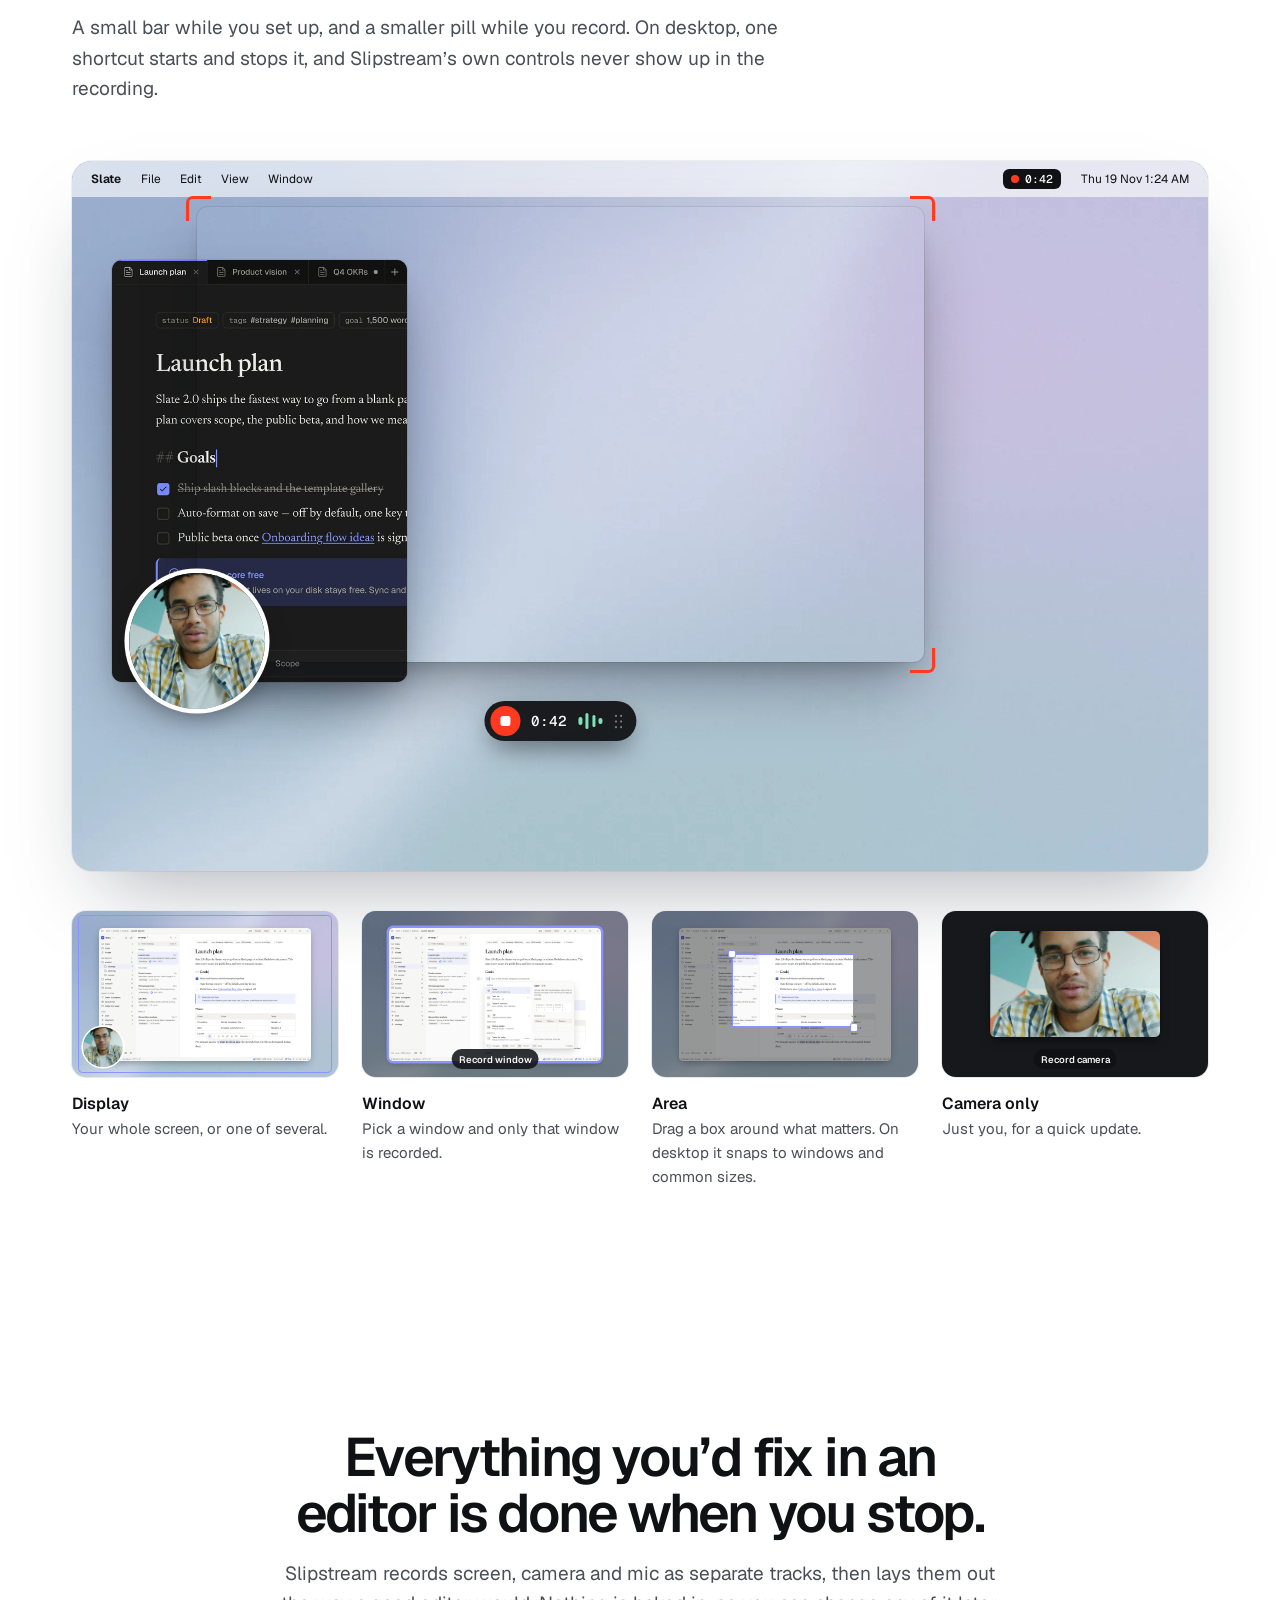
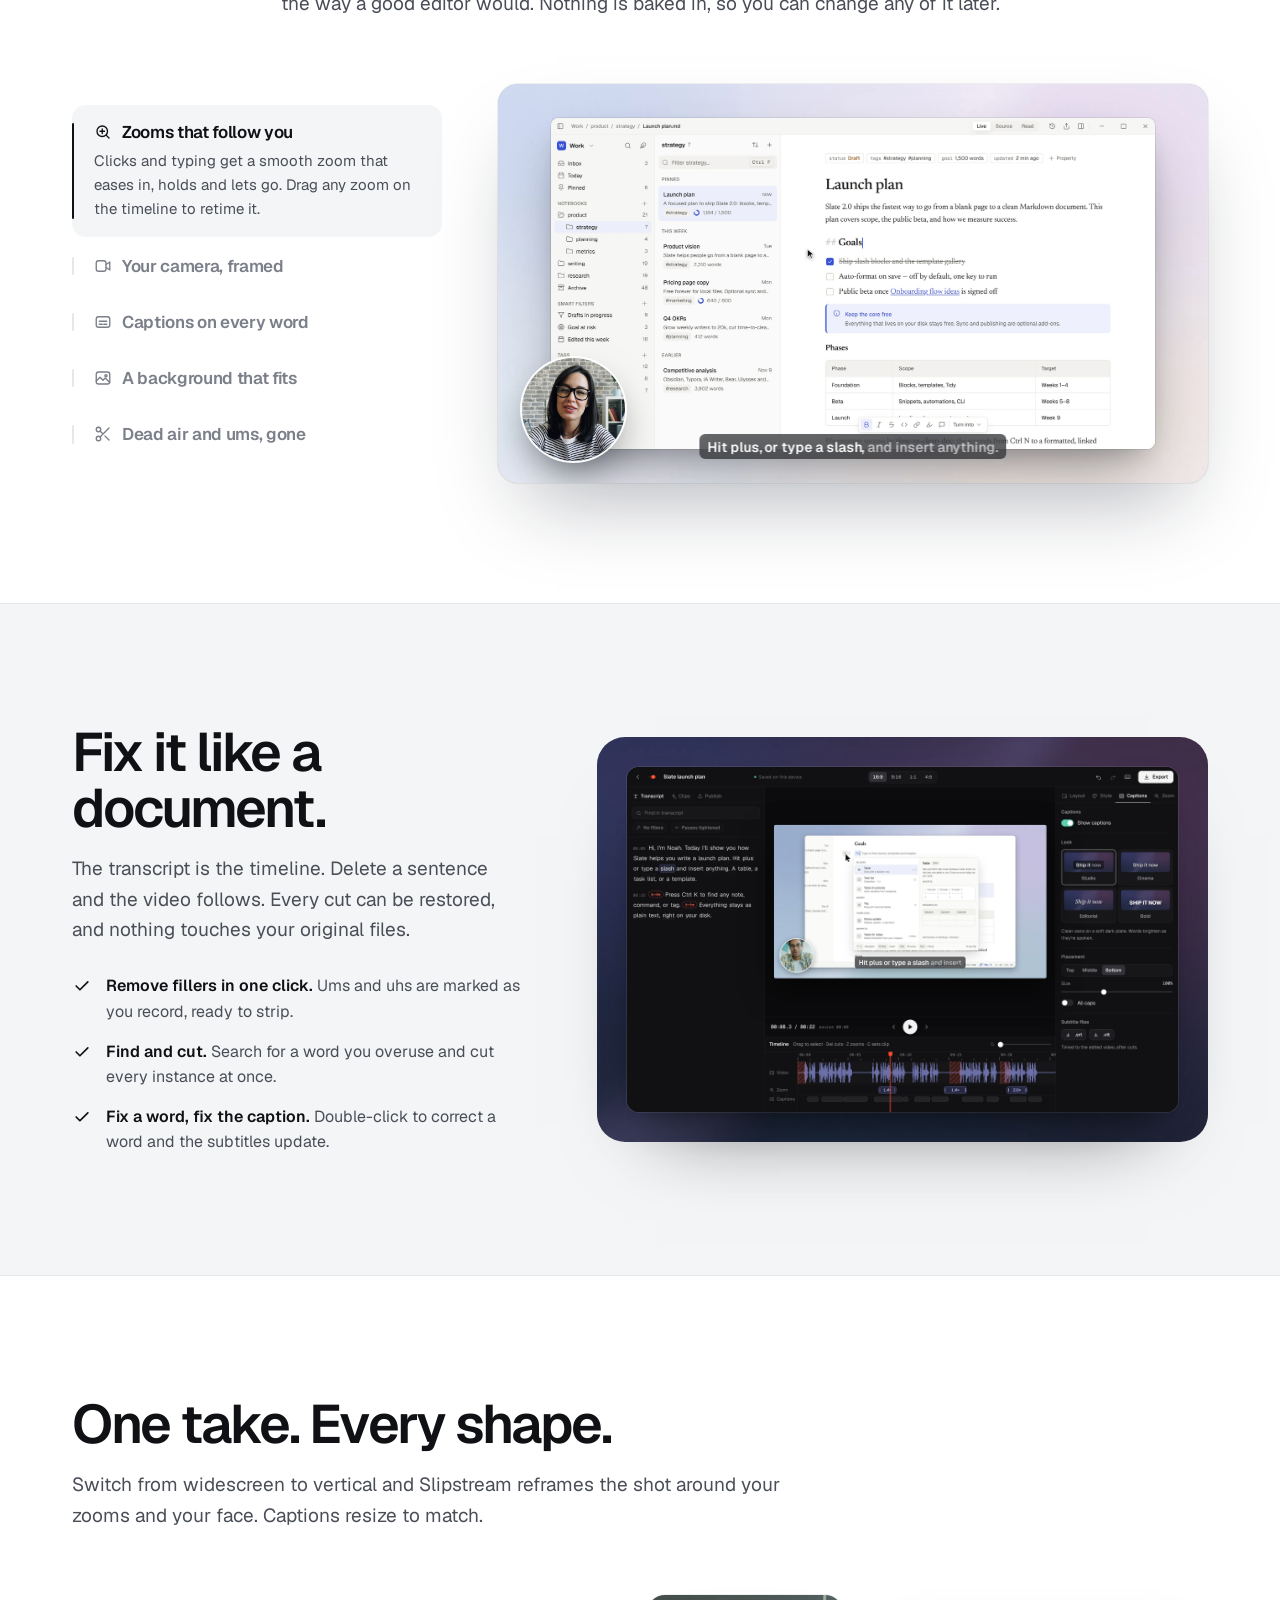
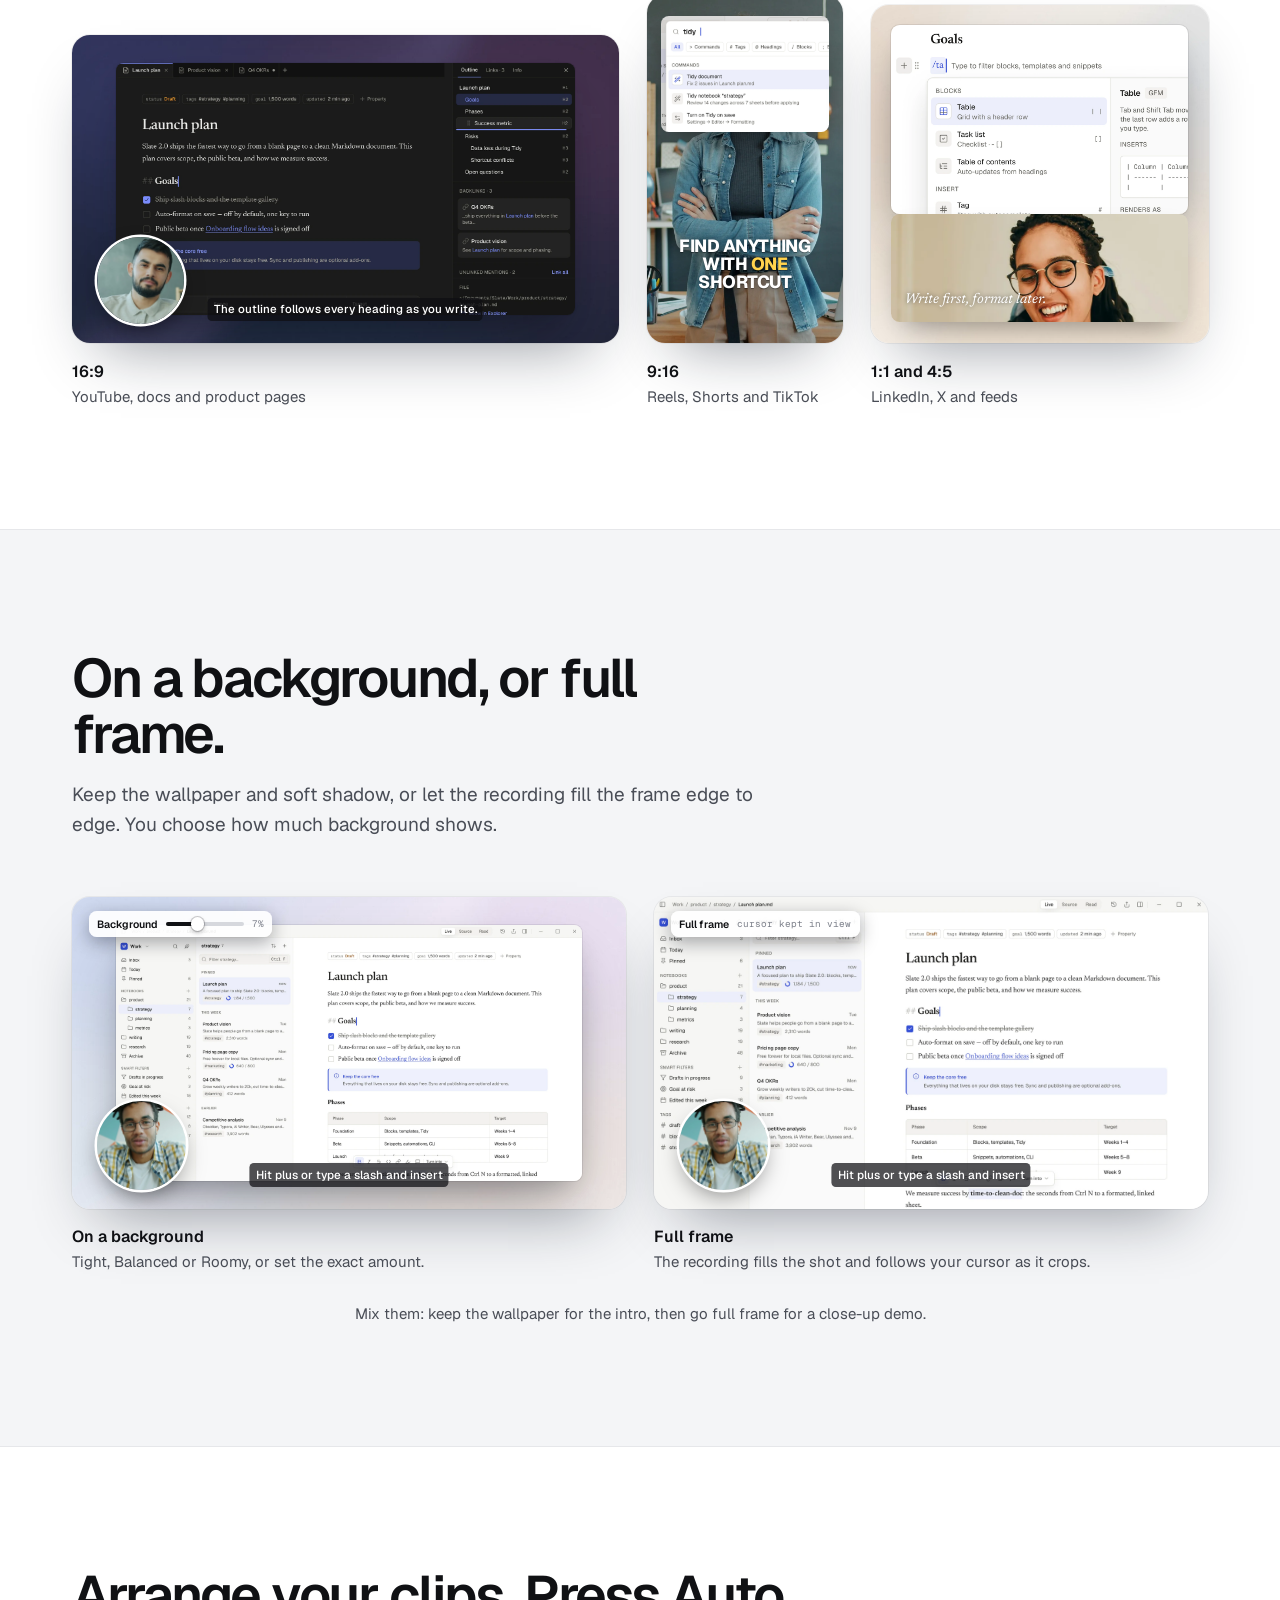
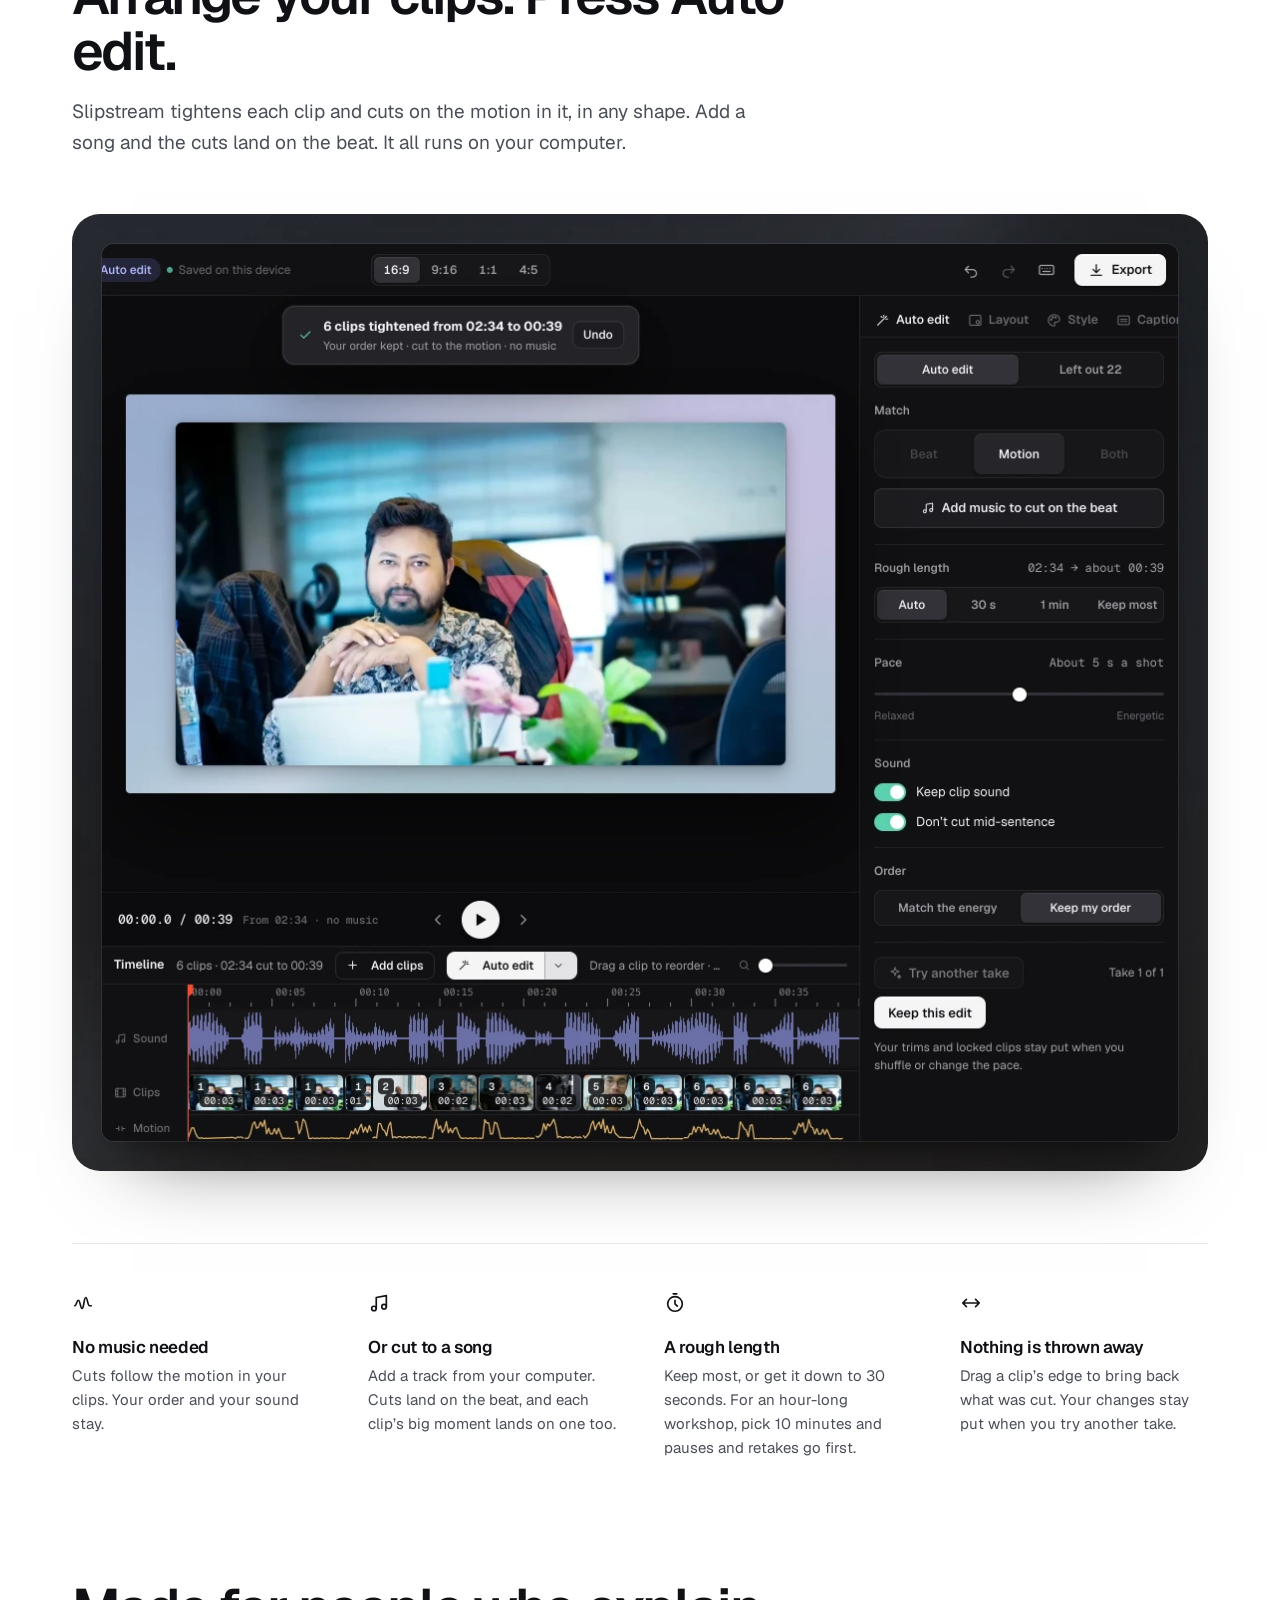
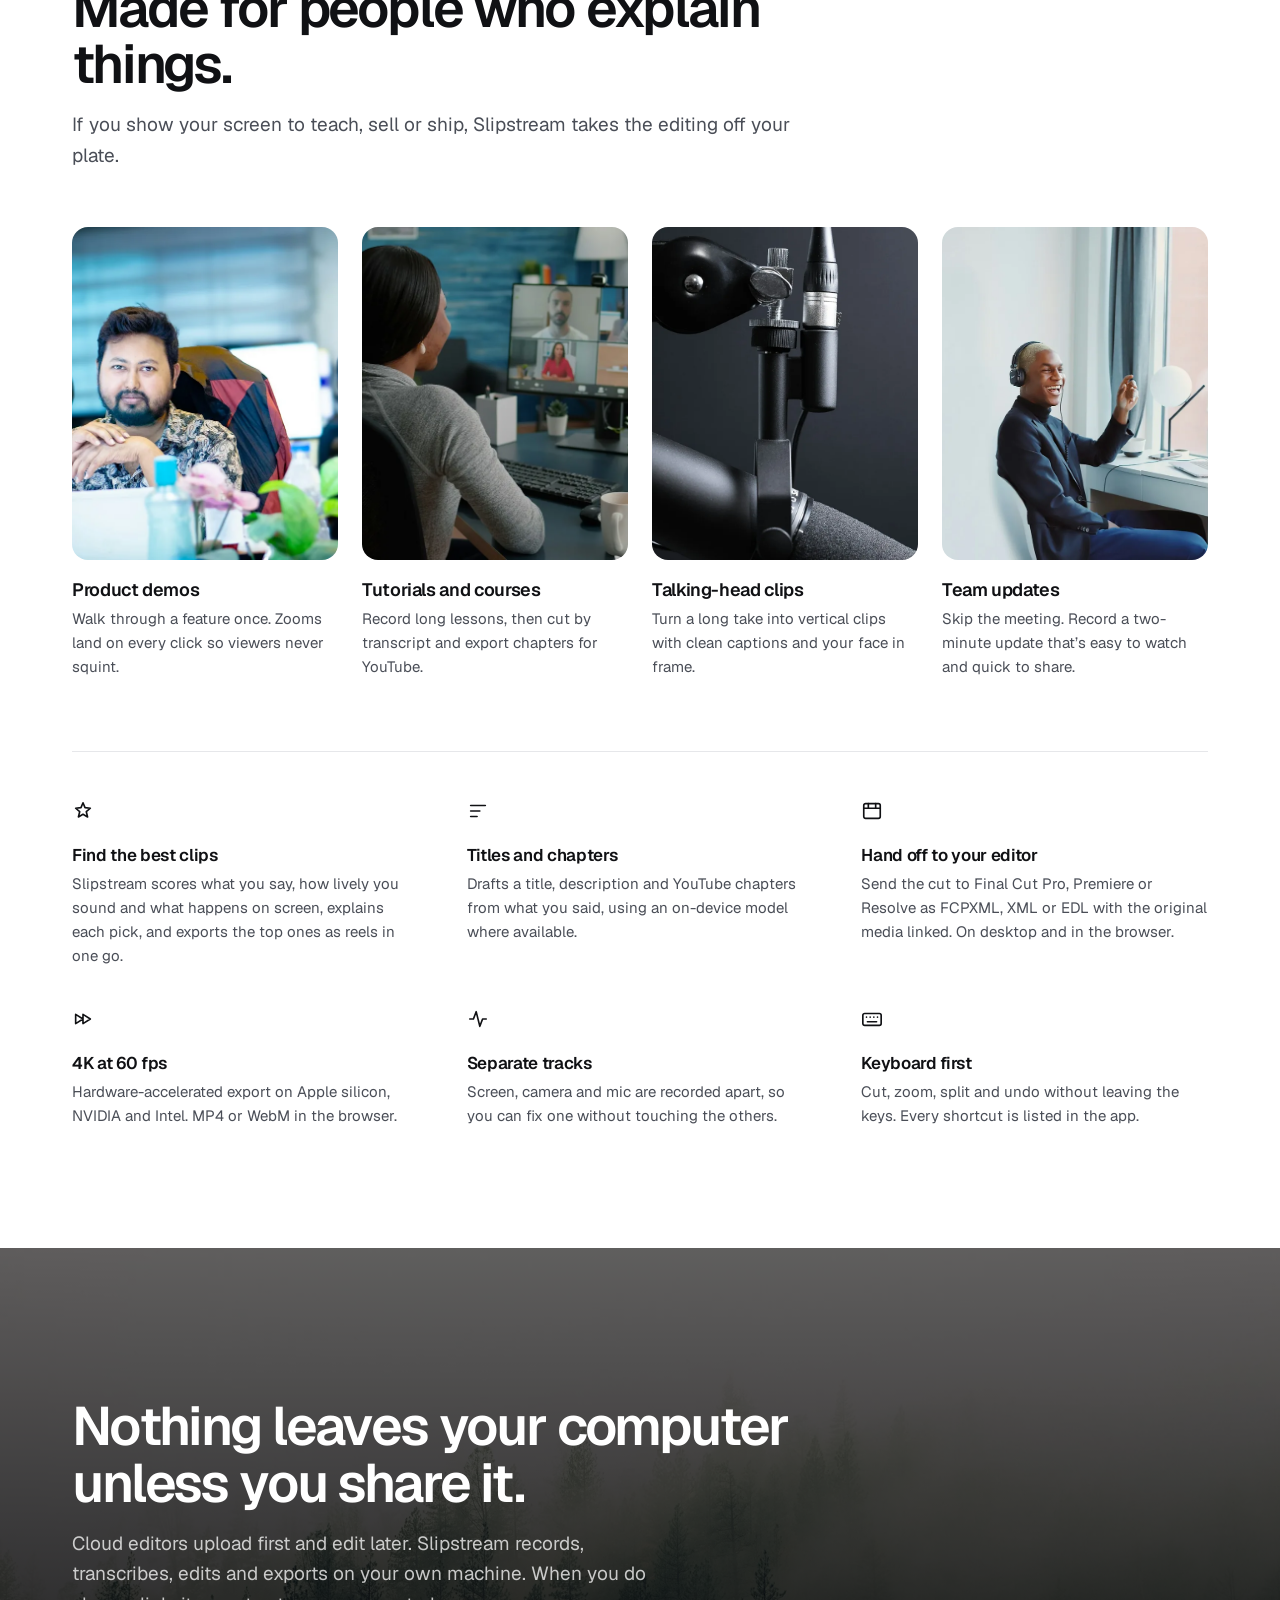
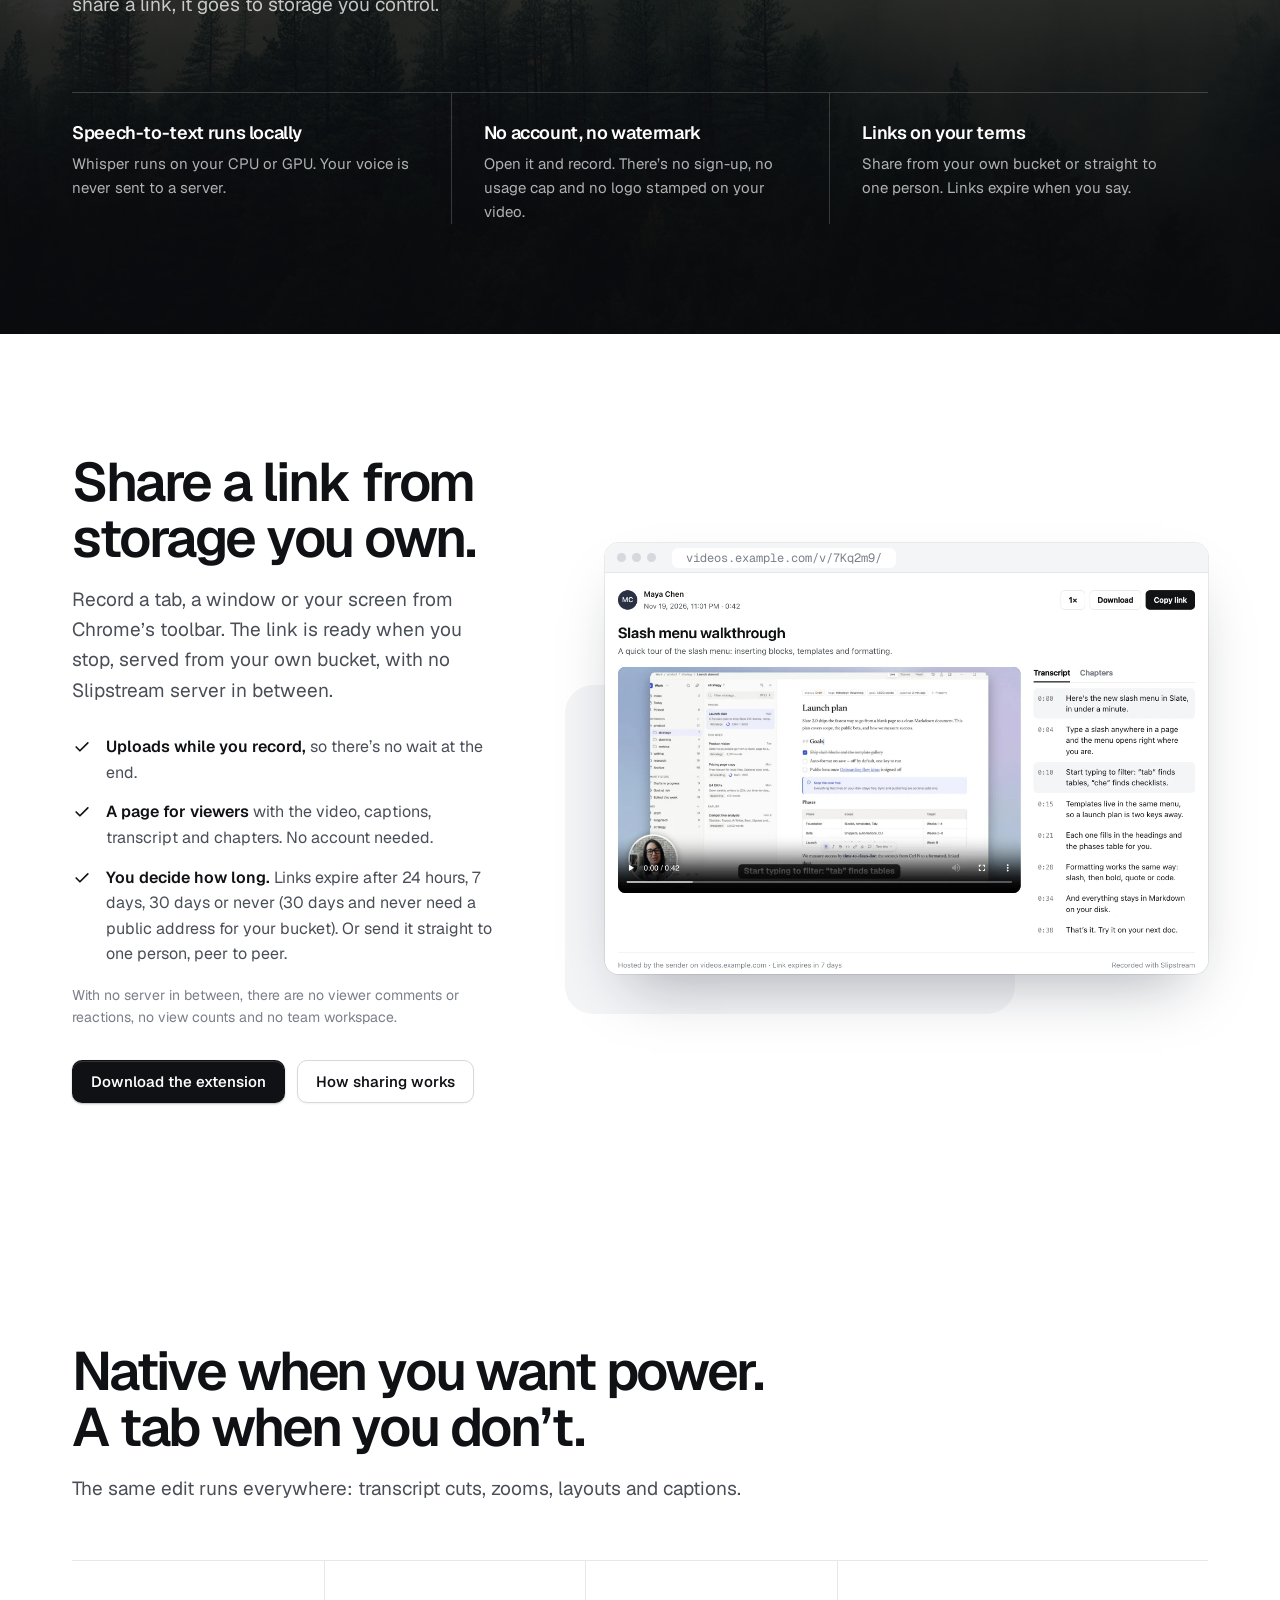
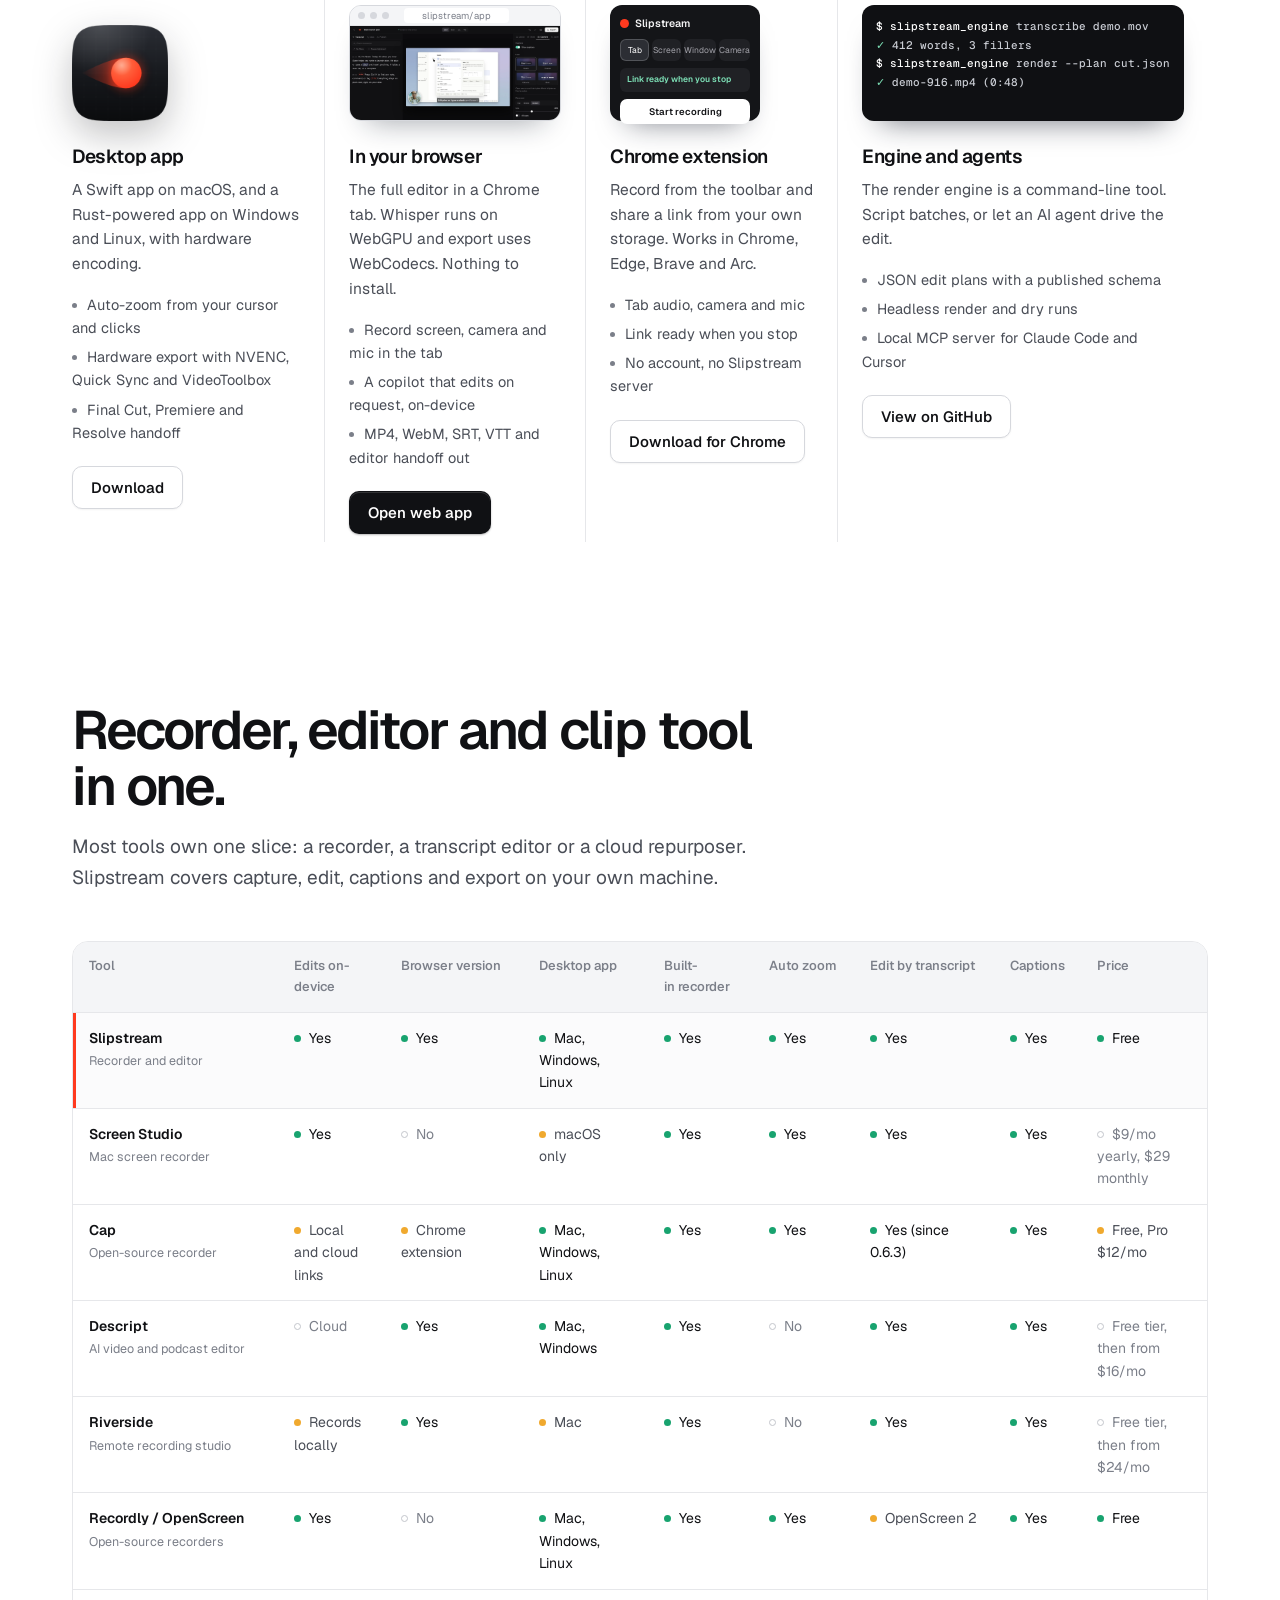
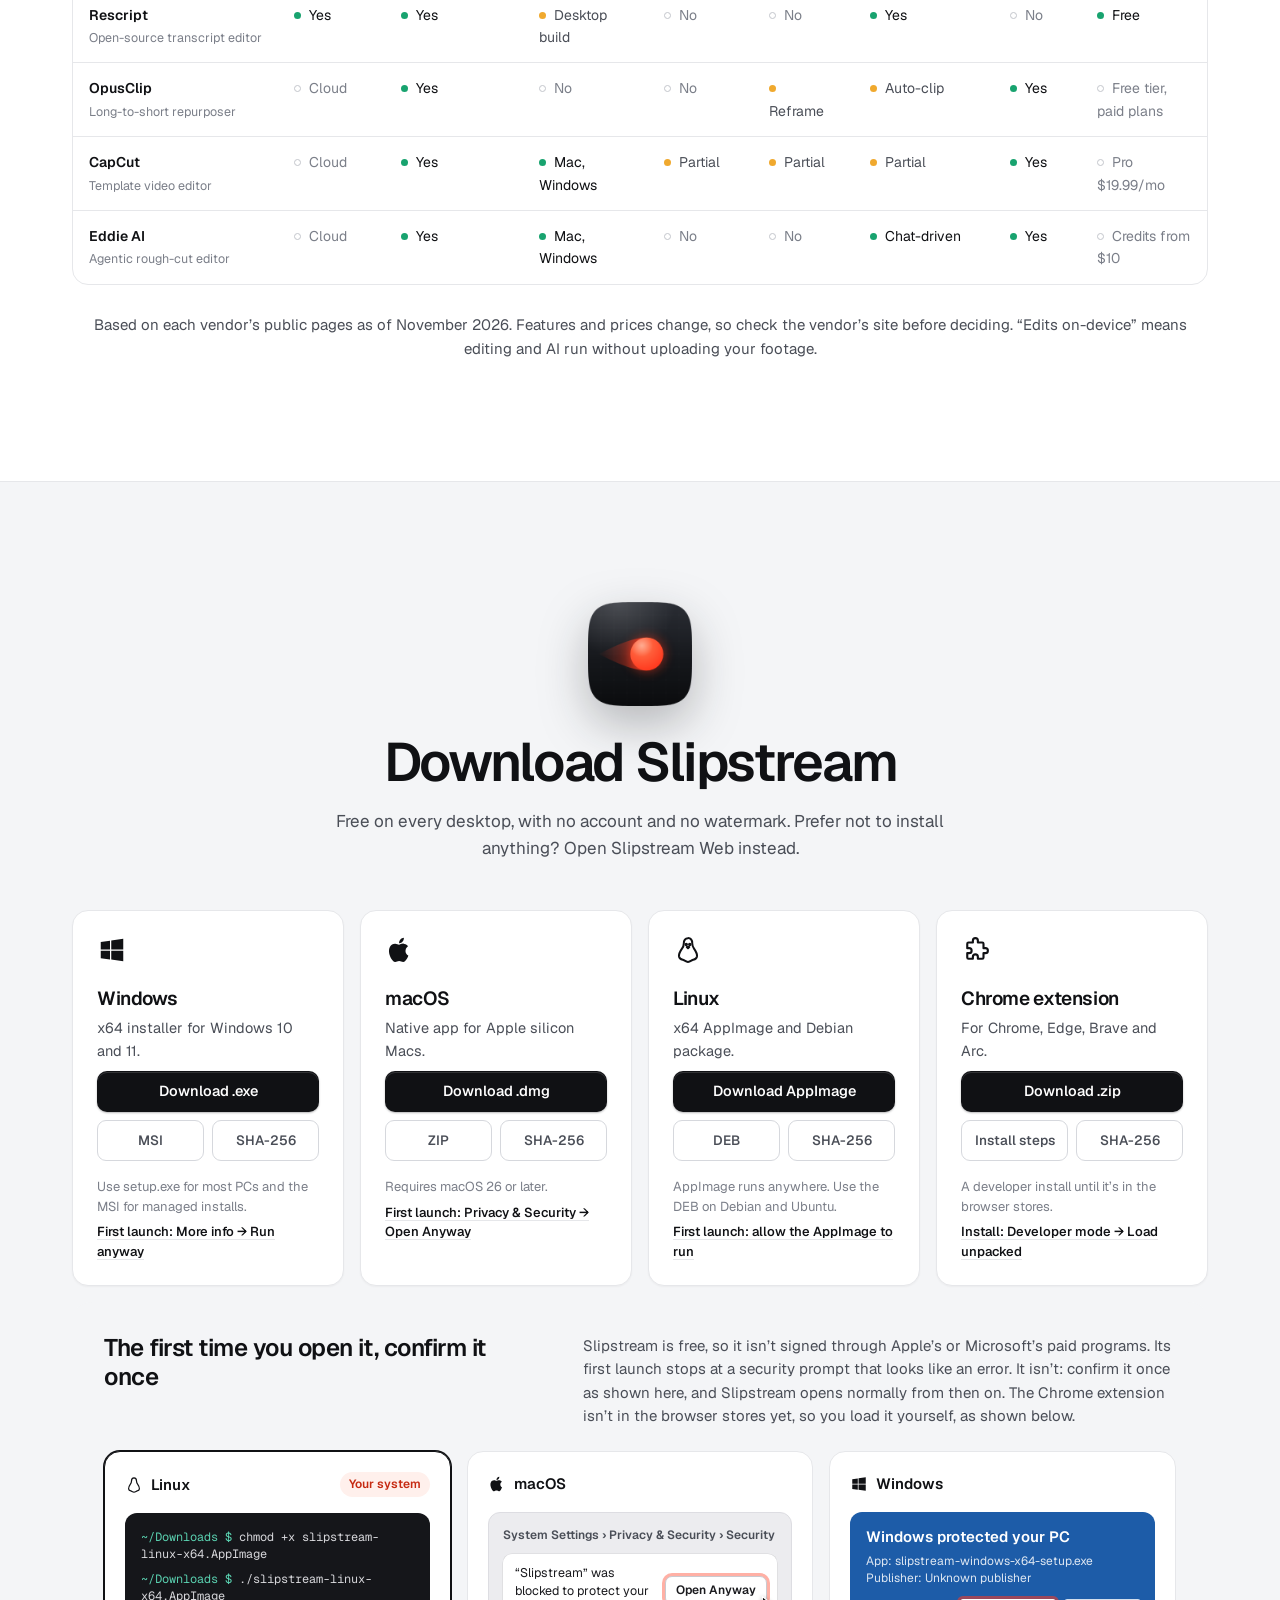
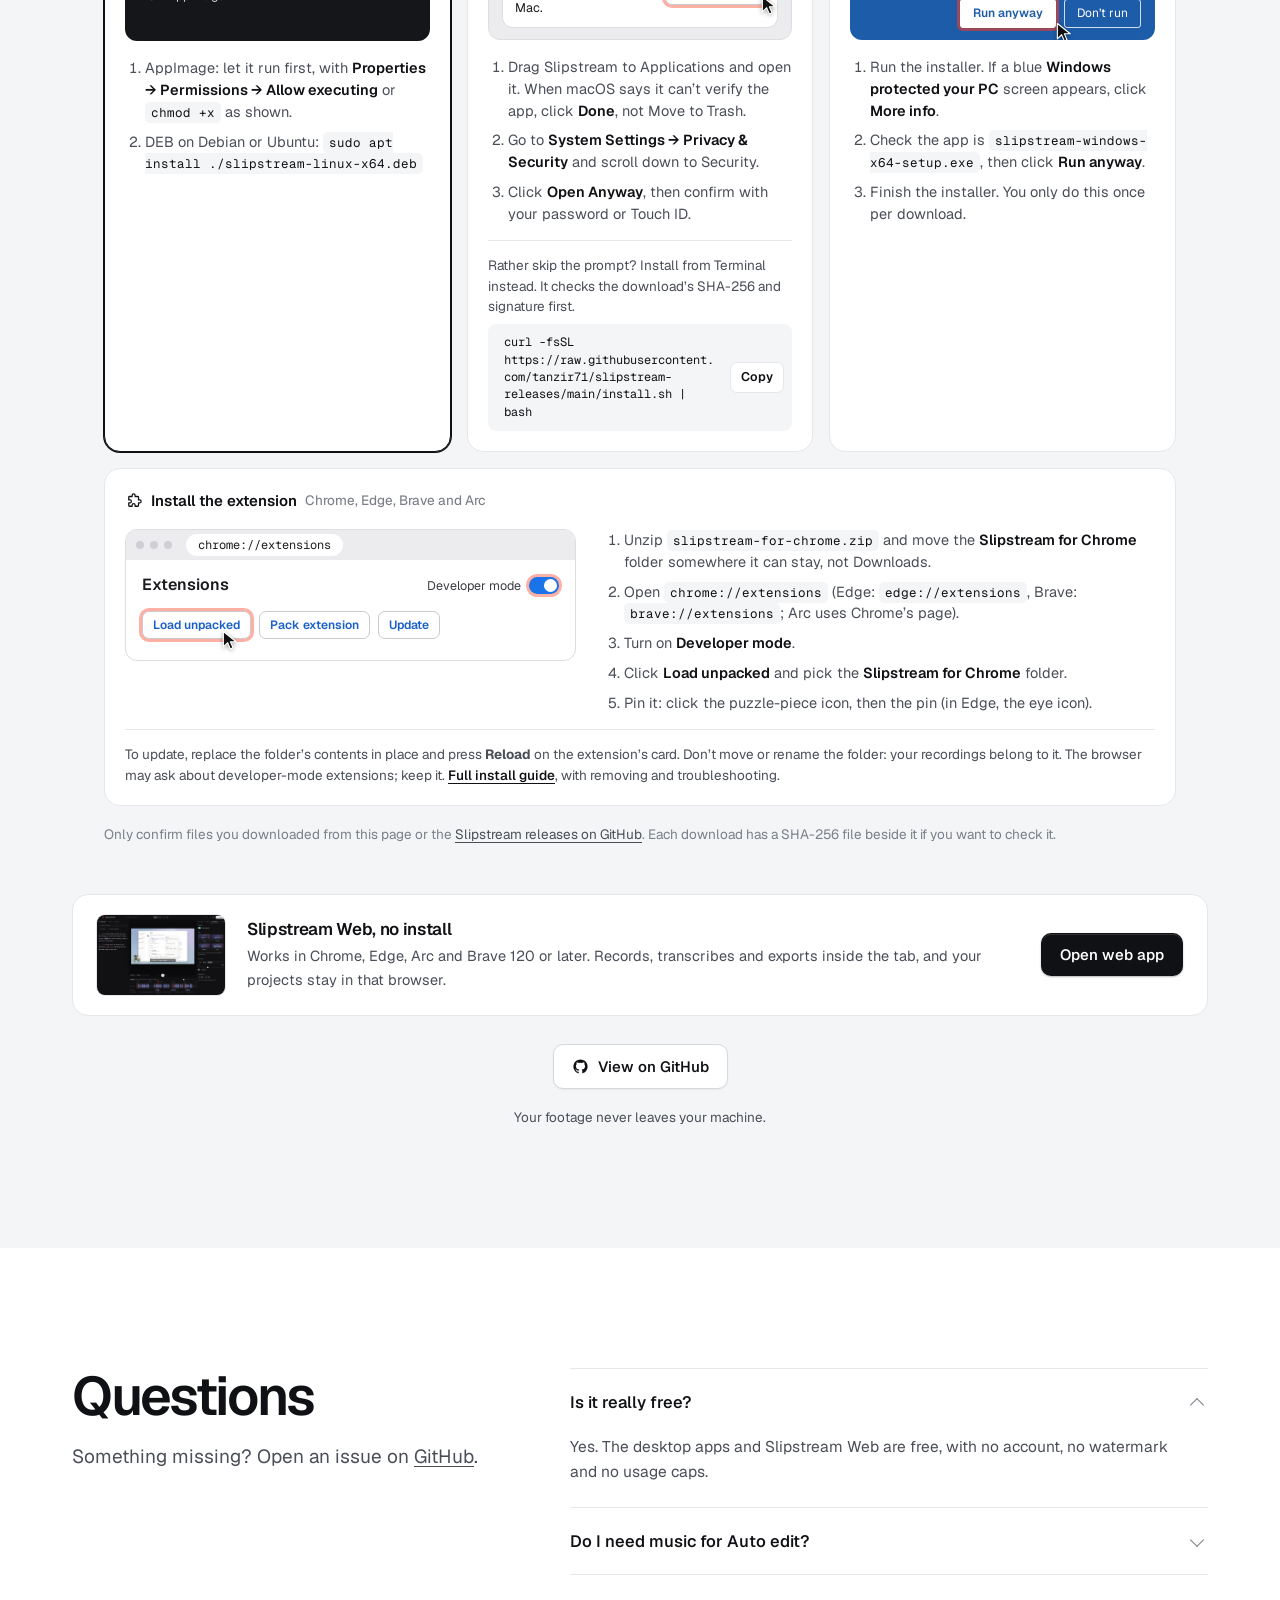
==== commit cdc3a399: "Slipstream 2.1.0: new landing sections, the Chrome extension, Slipstream Web with Auto edit Download" ====
--- a/index.html
+++ b/index.html
@@ -248,6 +248,20 @@
   .way ul{list-style:none;margin-top:16px;display:grid;gap:6px;font-size:14.5px;color:var(--ink-2)}
   .way li::before{content:"";display:inline-block;width:5px;height:5px;border-radius:5px;background:var(--ink-3);margin:0 10px 2px 0}
   .way .btn{margin-top:22px}
+  /* Four ways (L-05): the Chrome extension before Engine and agents */
+  .w4{grid-template-columns:repeat(4,1fr)}
+  .w4 .way{padding:36px 24px 8px 0}
+  .w4 .way + .way{padding-left:24px}
+  .w4 .way .term{width:100%;white-space:nowrap;overflow:hidden}
+  .xthumb{width:150px;height:116px;border-radius:12px;background:#141518;color:#f2f2f3;padding:10px;display:flex;flex-direction:column;gap:7px;box-shadow:0 18px 30px -18px rgba(16,24,40,.6);font-size:10px}
+  .xthumb .xt-h{display:flex;align-items:center;gap:6px;font-weight:600;font-size:10.5px}
+  .xthumb .xt-h i{width:9px;height:9px;border-radius:50%;background:var(--signal)}
+  .xthumb .xt-m{display:grid;grid-template-columns:repeat(4,1fr);gap:3px}
+  .xthumb .xt-m span{border-radius:6px;background:#202125;color:#a1a1a8;text-align:center;padding:5px 0 4px;font-size:8.5px}
+  .xthumb .xt-m span.on{background:#2c2e34;color:#fff;box-shadow:inset 0 0 0 1px rgba(255,255,255,.18)}
+  .xthumb .xt-l{border-radius:6px;background:#202125;color:#c9cad0;padding:5px 7px;font-size:8.5px}
+  .xthumb .xt-l b{color:#7ee2b8;font-weight:600}
+  .xthumb .xt-go{margin-top:auto;border-radius:7px;background:#fff;color:#141518;text-align:center;font-weight:600;padding:5px 0;font-size:9.5px}
 
   /* Comparison */
   .matrix-scroll{overflow-x:auto;margin-top:48px;border:1px solid var(--line);border-radius:16px;background:#fff}
@@ -273,8 +287,8 @@
   .final{text-align:center}
   .final > p{color:var(--ink-2);max-width:620px;margin:18px auto 0}
   .final .app-icon{width:104px;height:104px;margin:0 auto 28px;filter:drop-shadow(0 18px 24px rgba(16,17,20,.28))}
-  .download-grid{display:grid;grid-template-columns:repeat(3,1fr);gap:16px;margin-top:48px;text-align:left}
-  .download-card{display:grid;grid-template-rows:108px 94px auto;gap:12px;background:#fff;border:1px solid var(--line);border-radius:16px;padding:24px;box-shadow:0 1px 2px rgba(16,17,20,.04)}
+  .download-grid{display:grid;grid-template-columns:repeat(4,1fr);gap:16px;margin-top:48px;text-align:left}
+  .download-card{display:grid;grid-template-rows:124px 94px auto;gap:12px;background:#fff;border:1px solid var(--line);border-radius:16px;padding:24px;box-shadow:0 1px 2px rgba(16,17,20,.04)}
   .download-copy{min-height:86px}
   .download-copy .os{width:30px;height:30px;color:var(--ink);margin-bottom:14px}
   .download-copy h3{font-size:19px}
@@ -291,7 +305,154 @@
   .web-card h3{font-size:17px}
   .web-card p{font-size:14.5px;color:var(--ink-2);margin-top:4px}
   .final .cta-row{margin-top:28px}
+  .dl-hint{display:block;margin-top:6px;color:var(--ink);font-weight:550;text-decoration:underline;text-decoration-color:var(--line);text-underline-offset:3px}
+  .dl-hint:hover{text-decoration-color:var(--ink)}
+  .first-launch{margin-top:16px;text-align:left;background:var(--mist);border-radius:20px;padding:32px}
+  .fl-head{display:grid;grid-template-columns:minmax(0,.85fr) minmax(0,1.15fr);gap:40px;align-items:start;margin-bottom:24px}
+  .fl-head h3{font-size:24px;letter-spacing:-.02em;line-height:1.2}
+  .fl-head p{color:var(--ink-2);font-size:15px;line-height:1.55}
+  .fl-grid{display:grid;grid-template-columns:repeat(3,minmax(0,1fr));gap:16px}
+  .fl-card{background:#fff;border:1px solid var(--line);border-radius:16px;padding:20px;display:flex;flex-direction:column;gap:16px}
+  .fl-card.you{border-color:var(--ink);box-shadow:0 0 0 1px var(--ink)}
+  .fl-os{display:flex;align-items:center;gap:8px;font-weight:600;font-size:15px}
+  .fl-os svg{width:18px;height:18px}
+  .fl-you{margin-left:auto;font-size:12px;font-weight:600;color:#c62a12;background:var(--signal-soft);padding:3px 9px;border-radius:99px;display:none}
+  .fl-card.you .fl-you{display:inline-block}
+  .fl-card ol{margin:0;padding-left:20px;display:flex;flex-direction:column;gap:8px;font-size:14.5px;line-height:1.5;color:var(--ink-2)}
+  .fl-card ol b{color:var(--ink);font-weight:600}
+  .fl-card code{font-family:var(--mono);font-size:12.5px;background:var(--mist);padding:2px 6px;border-radius:5px;color:var(--ink);overflow-wrap:anywhere}
+  .fl-shot{border-radius:12px;height:128px;position:relative;overflow:hidden;font-size:12.5px;line-height:1.4}
+  .fl-shot .cur{position:absolute;width:15px;height:21px;filter:drop-shadow(0 1px 2px rgba(0,0,0,.35))}
+  .fl-shot.mac{background:#ececef;border:1px solid #dddde2;padding:14px}
+  .fl-shot.mac .t{font-weight:600;font-size:12px;color:var(--ink-2);margin-bottom:10px}
+  .fl-shot.mac .row{background:#fff;border-radius:9px;padding:10px 10px 10px 12px;display:flex;align-items:center;gap:10px;box-shadow:0 0 0 .5px rgba(0,0,0,.1)}
+  .fl-shot.mac .row span{flex:1;color:#1b1b1f}
+  .fl-shot.mac .cur{right:15px;top:82px}
+  .fl-shot .hl{font-style:normal;flex:none;font-weight:600;font-size:12px;padding:5px 10px;border-radius:7px;background:#fff;border:1px solid #c9c9cf;color:#1b1b1f;box-shadow:0 0 0 3px rgba(255,58,31,.4)}
+  .fl-shot.win{background:#1d5ca8;color:#fff;padding:14px 16px}
+  .fl-shot.win b{font-size:15px;font-weight:600;display:block;margin-bottom:6px}
+  .fl-shot.win .kv{opacity:.85;font-size:12px}
+  .fl-shot.win .btns{position:absolute;right:14px;bottom:12px;display:flex;gap:8px}
+  .fl-shot.win .btns i{font-style:normal;font-size:12px;padding:5px 12px;border:1.5px solid rgba(255,255,255,.8);border-radius:3px}
+  .fl-shot.win .btns i.hl{background:#fff;color:#1d5ca8;border-color:#fff;box-shadow:0 0 0 3px rgba(255,58,31,.55)}
+  .fl-shot.win .cur{right:84px;bottom:-3px}
+  .fl-shot.linux{background:#15161a;color:#d8d8dc;font-family:var(--mono);font-size:12px;padding:16px;display:flex;flex-direction:column;gap:8px}
+  .fl-shot.linux .p{color:#5ad1b0}
+  /* Chrome extension install card (developer install): a full-width row under the three OS cards */
+  .fl-card.fl-ext{grid-column:1/-1;display:grid;grid-template-columns:minmax(0,.9fr) minmax(0,1.1fr);gap:16px 28px;align-items:start}
+  .fl-ext .fl-os,.fl-ext .fl-alt{grid-column:1/-1}
+  .fl-ext .fl-os .fl-sub{font-weight:450;color:var(--ink-3);font-size:13.5px}
+  .fl-ext .fl-alt{margin-top:0;display:block}
+  .fl-ext .fl-alt a{color:var(--ink);font-weight:550;text-decoration:underline;text-underline-offset:3px}
+  .fl-shot.ext{background:#fff;border:1px solid #dddde2;height:132px;display:flex;flex-direction:column}
+  .fl-shot.ext .xb{height:30px;flex:none;background:#ececef;display:flex;align-items:center;padding:0 10px;gap:6px}
+  .fl-shot.ext .xb i{width:8px;height:8px;border-radius:8px;background:#cfd0d6}
+  .fl-shot.ext .xb span{margin-left:8px;font:12px var(--mono);background:#fff;border-radius:99px;padding:3px 12px;color:#1b1b1f}
+  .fl-shot.ext .xh{display:flex;align-items:center;justify-content:space-between;padding:14px 16px 8px}
+  .fl-shot.ext .xh b{font-size:16px;font-weight:600;color:#1b1b1f}
+  .fl-shot.ext .dev{display:flex;align-items:center;gap:8px;color:#3c3c43;font-size:12.5px}
+  .fl-shot.ext .sw{width:30px;height:17px;border-radius:9px;background:#1a73e8;position:relative;box-shadow:0 0 0 3px rgba(255,58,31,.4)}
+  .fl-shot.ext .sw::after{content:"";position:absolute;right:2px;top:2px;width:13px;height:13px;border-radius:50%;background:#fff}
+  .fl-shot.ext .xr{display:flex;gap:8px;padding:6px 16px}
+  .fl-shot.ext .xr i{white-space:nowrap;font-style:normal;font-size:12px;font-weight:600;padding:5px 10px;border-radius:7px;border:1px solid #c9c9cf;color:#1a5fc8;background:#fff}
+  .fl-shot.ext .xr .hl{color:#1a5fc8}
+  .fl-shot.ext .cur{left:96px;top:100px}
+  .fl-alt{display:flex;flex-direction:column;gap:8px;font-size:13.5px;line-height:1.5;color:var(--ink-2);border-top:1px solid var(--line);padding-top:14px;margin-top:auto}
+  .fl-alt .code{display:flex;align-items:center;gap:8px;background:var(--mist);border-radius:8px;padding:8px 8px 8px 10px}
+  .fl-alt code{font-family:var(--mono);font-size:12px;line-height:1.45;flex:1;color:var(--ink);overflow-wrap:anywhere}
+  .fl-copy{flex:none;font:inherit;font-size:12.5px;font-weight:600;border:1px solid var(--line);background:#fff;border-radius:7px;padding:5px 10px;cursor:pointer;color:var(--ink)}
+  .fl-foot{margin-top:18px;font-size:13.5px;color:var(--ink-3)}
+  .fl-foot a{color:var(--ink-2);text-decoration:underline;text-underline-offset:3px}
+  .dl-toast{position:fixed;right:20px;bottom:20px;z-index:60;width:min(380px,calc(100vw - 40px));background:#101114;color:#fff;border-radius:16px;padding:18px 18px 16px;box-shadow:0 24px 60px rgba(16,17,20,.35);display:flex;flex-direction:column;gap:8px;transform:translateY(12px);opacity:0;transition:opacity .2s,transform .2s;text-align:left}
+  .dl-toast.show{opacity:1;transform:none}
+  .dl-toast[hidden]{display:none}
+  .dl-toast b{font-size:15px;font-weight:600}
+  .dl-toast p{font-size:14px;line-height:1.5;color:#c9cad0}
+  .dl-toast p strong{color:#fff;font-weight:600}
+  .dl-toast .acts{display:flex;gap:8px;margin-top:4px}
+  .dl-toast a,.dl-toast button{font:inherit;font-size:13.5px;font-weight:600;border-radius:9px;padding:8px 12px;cursor:pointer;border:0}
+  .dl-toast a{background:#fff;color:#101114}
+  .dl-toast button{background:rgba(255,255,255,.1);color:#fff}
+  @media(max-width:1080px){.fl-head{grid-template-columns:1fr;gap:10px}.fl-grid{grid-template-columns:1fr}.fl-shot{max-width:460px}.fl-card.fl-ext{display:flex}}
+  @media(max-width:520px){.first-launch{padding:20px 16px}.fl-ext .fl-os{flex-wrap:wrap}.fl-ext .fl-os .fl-sub{flex-basis:100%;padding-left:26px}.fl-shot.ext .xr i:nth-child(n+3){display:none}}
   .reassure{margin-top:14px;font-size:13.5px;color:var(--ink-3)}
+
+  /* Record (L-01): the recording state and the four modes, composed from the sample screens */
+  .rec-hero{position:relative;margin-top:56px;aspect-ratio:1136/710;border-radius:var(--r-l);overflow:hidden;background:#d9dfea;container-type:inline-size;
+    box-shadow:0 0 0 1px rgba(16,17,20,.06),0 40px 80px -30px rgba(16,24,40,.35)}
+  .rec-hero > img.bg,.mph > img.bg{position:absolute;inset:0;width:100%;height:100%;object-fit:cover}
+  .rh-menu{position:absolute;left:0;right:0;top:0;height:3.2cqw;display:flex;align-items:center;gap:1.7cqw;padding:0 1.7cqw;background:rgba(255,255,255,.62);
+    backdrop-filter:blur(14px);-webkit-backdrop-filter:blur(14px);font-size:1.05cqw;color:var(--ink)}
+  .rh-menu b{font-weight:650}.rh-menu .sp{flex:1}
+  .rh-timer{display:inline-flex;align-items:center;gap:.55cqw;background:var(--ink);color:#fff;border-radius:.55cqw;padding:.25cqw .7cqw;font:500 1cqw var(--mono)}
+  .rh-timer i,.rh-pill .stop{background:var(--signal)}
+  .rh-timer i{width:.7cqw;height:.7cqw;border-radius:50%}
+  .rh-back{position:absolute;left:3.5%;top:14%;width:26%;aspect-ratio:1400/2000;border-radius:.9cqw;overflow:hidden;box-shadow:var(--shadow-rec);background:#16171b}
+  .rh-back img{width:100%;height:100%;object-fit:cover;object-position:left top}
+  .rh-target{position:absolute;left:11%;top:6.5%;width:64%;aspect-ratio:16/10}
+  .rh-win{position:absolute;inset:0;border-radius:.9cqw;overflow:hidden;box-shadow:var(--shadow-rec)}
+  .rh-win img,.mph .w img,.mph .cam img{width:100%;height:100%;object-fit:cover;object-position:left top}
+  .rh-target i{position:absolute;width:2.2cqw;height:2.2cqw;border:.28cqw solid var(--signal)}
+  .rh-target i:nth-child(2){left:-1cqw;top:-1cqw;border-right:0;border-bottom:0;border-top-left-radius:.6cqw}
+  .rh-target i:nth-child(3){right:-1cqw;top:-1cqw;border-left:0;border-bottom:0;border-top-right-radius:.6cqw}
+  .rh-target i:nth-child(4){left:-1cqw;bottom:-1cqw;border-right:0;border-top:0;border-bottom-left-radius:.6cqw}
+  .rh-target i:nth-child(5){right:-1cqw;bottom:-1cqw;border-left:0;border-top:0;border-bottom-right-radius:.6cqw}
+  .rh-pill{position:absolute;left:43%;top:76%;transform:translateX(-50%);display:flex;align-items:center;gap:1cqw;height:3.6cqw;padding:0 1.1cqw 0 .5cqw;border-radius:3cqw;
+    background:rgba(16,17,20,.94);color:#fff;font:500 1.25cqw var(--mono);box-shadow:0 1cqw 2.4cqw -.6cqw rgba(0,0,0,.55)}
+  .rh-pill .stop{width:2.6cqw;height:2.6cqw;border-radius:50%;display:grid;place-items:center}
+  .rh-pill .stop::after{content:"";width:.85cqw;height:.85cqw;border-radius:.2cqw;background:#fff}
+  .rh-pill .lv{display:flex;gap:.28cqw;align-items:center;height:1.6cqw}
+  .rh-pill .lv b{width:.3cqw;border-radius:.2cqw;background:#7ee2b8}
+  .rh-pill .grip{width:.9cqw;height:1.5cqw;background:radial-gradient(circle,rgba(255,255,255,.45) 30%,transparent 34%) 0 0/.45cqw .5cqw}
+  .rh-bub{position:absolute;left:5%;top:58%;width:12%;aspect-ratio:1;border-radius:50%;overflow:hidden;box-shadow:0 0 0 .4cqw #fff,0 1cqw 2.4cqw -.6cqw rgba(0,0,0,.5)}
+  .rh-bub img,.mph .bub img{width:100%;height:100%;object-fit:cover;transform:scaleX(-1)}
+  .modes{display:grid;grid-template-columns:repeat(4,1fr);gap:24px;margin-top:40px}
+  .mph{position:relative;aspect-ratio:16/10;border-radius:14px;overflow:hidden;background:#d9dfea;box-shadow:0 0 0 1px var(--line);container-type:inline-size}
+  .mph .w{position:absolute;left:10%;top:10%;width:80%;aspect-ratio:16/10;border-radius:1.6cqw;overflow:hidden;box-shadow:0 1.2cqw 3cqw -1cqw rgba(10,12,20,.45)}
+  .mph .bub{position:absolute;left:4%;bottom:6%;width:15%;aspect-ratio:1;border-radius:50%;overflow:hidden;box-shadow:0 0 0 .6cqw #fff}
+  .mph .dim{position:absolute;inset:0;background:rgba(16,17,20,.42)}
+  .mph .tag{position:absolute;z-index:2;left:50%;bottom:5%;transform:translateX(-50%);font-size:3.6cqw;font-weight:550;color:#fff;background:rgba(16,17,20,.86);border-radius:9cqw;padding:.8cqw 2.6cqw;white-space:nowrap}
+  .m-display::after{content:"";position:absolute;inset:2.4%;border:.7cqw solid #8b93ff;border-radius:1.6cqw}
+  .m-window .w{z-index:1;box-shadow:0 0 0 .9cqw #8b93ff,0 1.2cqw 3cqw -1cqw rgba(10,12,20,.45)}
+  .m-area .sel{position:absolute;left:30%;top:26%;width:46%;height:44%;border:.7cqw solid #8b93ff;box-shadow:0 0 0 100cqw rgba(16,17,20,.42)}
+  .m-area .sel::before,.m-area .sel::after{content:"";position:absolute;width:2.4cqw;height:2.4cqw;background:#fff;border-radius:.5cqw;box-shadow:0 0 0 .4cqw #8b93ff}
+  .m-area .sel::before{left:-1.6cqw;top:-1.6cqw}.m-area .sel::after{right:-1.6cqw;bottom:-1.6cqw}
+  .m-camera{background:#17181c}
+  .m-camera .cam{position:absolute;left:18%;top:12%;width:64%;aspect-ratio:16/10;border-radius:2cqw;overflow:hidden;box-shadow:0 1.6cqw 4cqw -1cqw rgba(0,0,0,.6)}
+  .m-camera .cam img{object-position:50% 30%;transform:scaleX(-1)}
+  .mode figcaption{margin-top:14px;font-size:15px;color:var(--ink-2)}
+  .mode figcaption b{display:block;color:var(--ink);font-weight:600;font-size:16px}
+
+  /* On a background, or full frame (L-02) */
+  .framing{display:grid;grid-template-columns:1fr 1fr;gap:28px;margin-top:56px}
+  .framing .f169.full .win{inset:0;width:auto;height:auto;border-radius:0;box-shadow:none}
+  .ctl{position:absolute;left:3%;top:4.5%;display:flex;align-items:center;gap:1.4cqw;padding:1cqw 1.6cqw;border-radius:1.4cqw;background:rgba(255,255,255,.92);
+    box-shadow:0 1cqw 3.2cqw rgba(10,12,20,.35);font-size:1.9cqw;line-height:1.4;color:var(--ink);white-space:nowrap}
+  .ctl b{font-weight:600}
+  .ctl em{font:400 1.7cqw var(--mono);color:var(--ink-3);font-style:normal}
+  .ctl .rng{position:relative;width:14cqw;height:.6cqw;border-radius:1cqw;background:var(--line-2)}
+  .ctl .rng i{position:absolute;left:0;top:0;bottom:0;width:40%;border-radius:1cqw;background:var(--ink)}
+  .ctl .rng i::after{content:"";position:absolute;right:-1.2cqw;top:-.9cqw;width:2.4cqw;height:2.4cqw;border-radius:50%;background:#fff;box-shadow:0 0 0 1px rgba(16,17,20,.2),0 2px 4px rgba(16,17,20,.25)}
+  .framing figcaption{margin-top:16px;font-size:15px;color:var(--ink-2)}
+  .framing figcaption b{display:block;color:var(--ink);font-weight:600;font-size:16px}
+  .note{margin-top:28px;font-size:15px;color:var(--ink-2)}
+
+  /* Auto edit (L-03): a real capture of Slipstream Web after one press; a timeline crop on phones */
+  .ae-vis{margin-top:56px;background-image:url(assets/img/grad-graphite.webp)}
+  .ae-vis .ae-m{display:none}
+  .details.d4{grid-template-columns:repeat(4,1fr)}
+
+  /* Share (L-04) */
+  .share{display:grid;grid-template-columns:1fr 1.5fr;gap:64px;align-items:center}
+  .share .btns{display:flex;flex-wrap:wrap;gap:12px;margin-top:32px}
+  .share-vis{padding:0 0 40px 40px;position:relative}
+  .share-vis::before{content:"";position:absolute;left:0;bottom:0;width:70%;height:70%;border-radius:var(--r-xl);background:var(--mist);z-index:-1}
+  .sv-browser{margin:0;border-radius:14px;overflow:hidden;background:#fff;box-shadow:0 0 0 1px rgba(16,17,20,.08),0 30px 60px -24px rgba(16,24,40,.35)}
+  .sv-browser .bar{height:30px;background:var(--mist);border-bottom:1px solid var(--line);display:flex;align-items:center;gap:6px;padding:0 12px}
+  .sv-browser .bar i{width:9px;height:9px;border-radius:9px;background:var(--line-2)}
+  .sv-browser .bar span{margin-left:10px;font:12px var(--mono);color:var(--ink-3);background:#fff;border-radius:6px;padding:2px 14px;white-space:nowrap;overflow:hidden;text-overflow:ellipsis}
+  .sv-browser img{width:100%;height:auto}
+  .share .gaps{margin-top:18px;font-size:14px;color:var(--ink-3);line-height:1.55}
 
   /* FAQ */
   .faq-grid{display:grid;grid-template-columns:.8fr 1.2fr;gap:72px}
@@ -323,9 +484,13 @@
     .shape-169{grid-column:1/-1}
     .uses{grid-template-columns:repeat(2,1fr)}
     .details{grid-template-columns:repeat(2,1fr)}
+    .details.d4{grid-template-columns:repeat(2,1fr)}
+    .modes{grid-template-columns:repeat(2,1fr)}
+    .share{grid-template-columns:1fr;gap:40px}
     .ways{grid-template-columns:1fr}
     .way,.way + .way{padding:32px 0;border-left:none;border-bottom:1px solid var(--line)}
-    .download-grid{grid-template-columns:1fr}
+    .download-grid{grid-template-columns:repeat(2,1fr)}
+    .w4 .way,.w4 .way + .way{padding:32px 0}
     .faq-grid{grid-template-columns:1fr;gap:28px}
     .foot{grid-template-columns:1fr}
   }
@@ -341,7 +506,16 @@
     .web-card{grid-template-columns:1fr}
     .web-card .thumb{display:none}
     .details{grid-template-columns:1fr}
+    .details.d4{grid-template-columns:1fr}
     .shot-frame{padding:14px}
+    .framing{grid-template-columns:1fr}
+    .rec-hero{margin-top:40px;border-radius:14px}
+    .ae-vis .ae-d{display:none}
+    .ae-vis .ae-m{display:block}
+    .ae-vis{margin-top:40px;border-radius:18px}
+    .share-vis{padding:0 0 20px 20px}
+    .share .btns .btn{width:100%}
+    .download-grid{grid-template-columns:1fr}
   }
   @media(max-width:520px){
     .nav-in{height:58px;gap:10px}
@@ -349,7 +523,7 @@
     .nav-links .nav-web{display:none}
     .nav-links .nav-cta{padding:8px 12px;font-size:14px}
     .hero{padding-top:44px}
-    .badge{font-size:12.5px;padding:4px 12px 4px 5px;gap:8px}
+    .badge{font-size:12.5px;padding:4px 12px 4px 5px;gap:8px;border-radius:18px;text-align:left;line-height:1.45}
     .badge .pill-new{font-size:11.5px}
     h1{font-size:42px;line-height:1;letter-spacing:-.04em;margin-top:22px}
     .desktop-tail{display:block}
@@ -382,7 +556,7 @@
 <main id="top">
   <section class="hero" style="padding-bottom:0">
     <div class="wrap">
-      <a class="badge" href="app/"><span class="pill-new"><i></i>New</span><span><b>Slipstream Web</b> puts the whole editor in a browser tab</span></a>
+      <a class="badge" href="#auto-edit"><span class="pill-new"><i></i>New</span><span><b>Auto edit</b> cuts your clips to the motion, or to the beat</span></a>
       <h1>Polished screen recordings, straight<span class="desktop-tail"> from your desktop.</span></h1>
       <p class="sub">Hit stop and it’s already edited. Zooms follow your clicks, your camera sits in frame, every word is captioned and the dead air is gone. Nothing gets uploaded.</p>
       <div class="cta-row">
@@ -409,6 +583,33 @@
         </div>
         <div class="cam"><img src="assets/img/cam-noah.webp" alt=""></div>
         <div class="caption" aria-hidden="true"></div>
+      </div>
+    </div>
+  </section>
+
+  <section id="record">
+    <div class="wrap">
+      <div class="head">
+        <h2>Record a window, an area or your whole screen.</h2>
+        <p class="lead">A small bar while you set up, and a smaller pill while you record. On desktop, one shortcut starts and stops it, and Slipstream’s own controls never show up in the recording.</p>
+      </div>
+      <figure class="rec-hero" role="img" aria-label="Recording one window: red corner marks around it, a small pill with the stop button, the time and a mic level under it, a camera bubble, and the timer in the menu bar. Nothing else of Slipstream is on screen.">
+        <img class="bg" src="assets/img/grad-tide.webp" alt="" width="1920" height="1200" loading="lazy" decoding="async">
+        <div class="rh-menu" aria-hidden="true"><b>Slate</b><span>File</span><span>Edit</span><span>View</span><span>Window</span><span class="sp"></span><span class="rh-timer"><i></i>0:42</span><span>Thu 19 Nov 1:24 AM</span></div>
+        <div class="rh-back"><img src="assets/img/screen-slate-dark.webp" alt="" width="1400" height="769" loading="lazy" decoding="async"></div>
+        <div class="rh-target"><div class="rh-win"><img src="assets/img/screen-slate-1440.webp" srcset="assets/img/screen-slate-1440.webp 1440w, assets/img/screen-slate.webp 2400w" sizes="(min-width:1200px) 728px, 60vw" alt="" width="1440" height="900" loading="lazy" decoding="async"></div><i></i><i></i><i></i><i></i></div>
+        <div class="rh-bub"><img src="assets/img/cam-noah.webp" alt="" width="720" height="720" loading="lazy" decoding="async"></div>
+        <div class="rh-pill" aria-hidden="true"><span class="stop"></span>0:42<span class="lv"><b style="height:40%"></b><b style="height:90%"></b><b style="height:65%"></b><b style="height:30%"></b></span><span class="grip"></span></div>
+      </figure>
+      <div class="modes">
+        <figure class="mode"><div class="mph m-display"><img class="bg" src="assets/img/grad-tide.webp" alt="" width="1920" height="1200" loading="lazy" decoding="async"><div class="w"><img src="assets/img/screen-slate-1440.webp" alt="" width="1440" height="900" loading="lazy" decoding="async"></div><div class="bub"><img src="assets/img/cam-noah.webp" alt="" width="720" height="720" loading="lazy" decoding="async"></div></div>
+          <figcaption><b>Display</b>Your whole screen, or one of several.</figcaption></figure>
+        <figure class="mode"><div class="mph m-window"><img class="bg" src="assets/img/grad-tide.webp" alt="" width="1920" height="1200" loading="lazy" decoding="async"><div class="dim"></div><div class="w"><img src="assets/img/screen-slate-slash-1440.webp" alt="" width="1440" height="900" loading="lazy" decoding="async"></div><span class="tag">Record window</span></div>
+          <figcaption><b>Window</b>Pick a window and only that window is recorded.</figcaption></figure>
+        <figure class="mode"><div class="mph m-area"><img class="bg" src="assets/img/grad-tide.webp" alt="" width="1920" height="1200" loading="lazy" decoding="async"><div class="w"><img src="assets/img/screen-slate-1440.webp" alt="" width="1440" height="900" loading="lazy" decoding="async"></div><div class="sel"></div></div>
+          <figcaption><b>Area</b>Drag a box around what matters. On desktop it snaps to windows and common sizes.</figcaption></figure>
+        <figure class="mode"><div class="mph m-camera"><div class="cam"><img src="assets/img/cam-noah.webp" alt="" width="720" height="720" loading="lazy" decoding="async"></div><span class="tag">Record camera</span></div>
+          <figcaption><b>Camera only</b>Just you, for a quick update.</figcaption></figure>
       </div>
     </div>
   </section>
@@ -542,6 +743,60 @@
     </div>
   </section>
 
+  <section id="framing" style="background:var(--mist);border-top:1px solid var(--line);border-bottom:1px solid var(--line)">
+    <div class="wrap">
+      <div class="head">
+        <h2>On a background, or full frame.</h2>
+        <p class="lead">Keep the wallpaper and soft shadow, or let the recording fill the frame edge to edge. You choose how much background shows.</p>
+      </div>
+      <div class="framing">
+        <figure>
+          <div class="frame f169">
+            <img class="bg" src="assets/img/grad-morning.webp" alt="" width="1920" height="1200" loading="lazy" decoding="async">
+            <div class="win"><img src="assets/img/screen-slate-1440.webp" srcset="assets/img/screen-slate-1440.webp 1440w, assets/img/screen-slate.webp 2400w" sizes="(min-width:1200px) 466px, (min-width:761px) 40vw, 84vw" alt="" width="1440" height="900" loading="lazy" decoding="async"></div>
+            <div class="bub"><img src="assets/img/cam-noah.webp" alt="" width="720" height="720" loading="lazy" decoding="async"></div>
+            <div class="cc">Hit plus or type a slash and insert</div>
+            <div class="ctl" aria-hidden="true"><b>Background</b><span class="rng"><i></i></span><em>7%</em></div>
+          </div>
+          <figcaption><b>On a background</b>Tight, Balanced or Roomy, or set the exact amount.</figcaption>
+        </figure>
+        <figure>
+          <div class="frame f169 full">
+            <div class="win"><img src="assets/img/screen-slate-1440.webp" srcset="assets/img/screen-slate-1440.webp 1440w, assets/img/screen-slate.webp 2400w" sizes="(min-width:1200px) 554px, (min-width:761px) 48vw, 100vw" alt="" width="1440" height="900" loading="lazy" decoding="async"></div>
+            <div class="bub"><img src="assets/img/cam-noah.webp" alt="" width="720" height="720" loading="lazy" decoding="async"></div>
+            <div class="cc">Hit plus or type a slash and insert</div>
+            <div class="ctl" aria-hidden="true"><b>Full frame</b><em>cursor kept in view</em></div>
+          </div>
+          <figcaption><b>Full frame</b>The recording fills the shot and follows your cursor as it crops.</figcaption>
+        </figure>
+      </div>
+      <p class="note">Mix them: keep the wallpaper for the intro, then go full frame for a close-up demo.</p>
+    </div>
+  </section>
+
+  <section id="auto-edit">
+    <div class="wrap">
+      <div class="head">
+        <h2>Arrange your clips. Press Auto edit.</h2>
+        <p class="lead">Slipstream tightens each clip and cuts on the motion in it, in any shape. Add a song and the cuts land on the beat. It all runs on your computer.</p>
+      </div>
+      <div class="shot-frame ae-vis">
+        <div class="shot ae-d"><img src="assets/img/autoedit-2160.webp" srcset="assets/img/autoedit-1080.webp 1080w, assets/img/autoedit-2160.webp 2160w" sizes="(min-width:1200px) 1076px, calc(100vw - 124px)" alt="Slipstream Web after one press of Auto edit: “6 clips tightened from 2:34 to 0:39”, the preview, the Auto edit panel with Match, Rough length, Pace, Sound and Order, and the timeline with numbered clips, the sound and the motion curve." width="2160" height="1800" loading="lazy" decoding="async"></div>
+        <div class="shot ae-m"><img src="assets/img/autoedit-timeline-1500.webp" srcset="assets/img/autoedit-timeline-750.webp 750w, assets/img/autoedit-timeline-1500.webp 1500w" sizes="calc(100vw - 68px)" alt="The timeline after Auto edit: six clips cut to 0:39, numbered by source, with the sound and the motion curve under them." width="1500" height="370" loading="lazy" decoding="async"></div>
+      </div>
+      <div class="details d4">
+        <div class="detail"><svg viewBox="0 0 24 24" fill="none" stroke="currentColor" stroke-width="1.8" stroke-linecap="round" stroke-linejoin="round"><path d="M3 15c2 0 2-6 4-6s2 9 4 9 2-12 4-12 2 9 4 9h2"/></svg>
+          <h3>No music needed</h3><p>Cuts follow the motion in your clips. Your order and your sound stay.</p></div>
+        <div class="detail"><svg viewBox="0 0 24 24" fill="none" stroke="currentColor" stroke-width="1.8" stroke-linecap="round" stroke-linejoin="round"><path d="M9 18V6l11-2v12"/><circle cx="6.5" cy="18" r="2.5"/><circle cx="17.5" cy="16" r="2.5"/></svg>
+          <h3>Or cut to a song</h3><p>Add a track from your computer. Cuts land on the beat, and each clip’s big moment lands on one too.</p></div>
+        <div class="detail"><svg viewBox="0 0 24 24" fill="none" stroke="currentColor" stroke-width="1.8" stroke-linecap="round" stroke-linejoin="round"><circle cx="12" cy="13" r="8"/><path d="M12 9v4l2.5 2.5M10 2h4"/></svg>
+          <h3>A rough length</h3><p>Keep most, or get it down to 30 seconds. For an hour-long workshop, pick 10 minutes and pauses and retakes go first.</p></div>
+        <div class="detail"><svg viewBox="0 0 24 24" fill="none" stroke="currentColor" stroke-width="1.8" stroke-linecap="round" stroke-linejoin="round"><path d="M3 12h18M7 8l-4 4 4 4M17 8l4 4-4 4"/></svg>
+          <h3>Nothing is thrown away</h3><p>Drag a clip’s edge to bring back what was cut. Your changes stay put when you try another take.</p></div>
+      </div>
+    </div>
+  </section>
+
   <section style="padding-top:0">
     <div class="wrap">
       <div class="head">
@@ -579,12 +834,34 @@
   <section class="private" id="private">
     <div class="bgph" aria-hidden="true"></div>
     <div class="wrap">
-      <h2>Your recordings never leave your computer.</h2>
-      <p class="lead">Cloud editors upload first and edit later. Slipstream records, transcribes, edits and exports on your own machine, so there’s nothing to upload, leak or lose access to.</p>
+      <h2>Nothing leaves your computer unless you share it.</h2>
+      <p class="lead">Cloud editors upload first and edit later. Slipstream records, transcribes, edits and exports on your own machine. When you do share a link, it goes to storage you control.</p>
       <div class="facts">
         <div class="fact"><h3>Speech-to-text runs locally</h3><p>Whisper runs on your CPU or GPU. Your voice is never sent to a server.</p></div>
         <div class="fact"><h3>No account, no watermark</h3><p>Open it and record. There’s no sign-up, no usage cap and no logo stamped on your video.</p></div>
-        <div class="fact"><h3>Projects are yours</h3><p>Footage stays in your folders, or in your browser’s storage on the web. A .slipstream file moves a project between computers without any cloud.</p></div>
+        <div class="fact"><h3>Links on your terms</h3><p>Share from your own bucket or straight to one person. Links expire when you say.</p></div>
+      </div>
+    </div>
+  </section>
+
+  <section id="share">
+    <div class="wrap share">
+      <div>
+        <h2>Share a link from storage you own.</h2>
+        <p class="lead">Record a tab, a window or your screen from Chrome’s toolbar. The link is ready when you stop, served from your own bucket, with no Slipstream server in between.</p>
+        <ul class="ticks">
+          <li><svg viewBox="0 0 24 24" fill="none" stroke="currentColor" stroke-width="2" stroke-linecap="round" stroke-linejoin="round"><path d="m5 12 4.5 4.5L19 7"/></svg><span><b>Uploads while you record,</b> so there’s no wait at the end.</span></li>
+          <li><svg viewBox="0 0 24 24" fill="none" stroke="currentColor" stroke-width="2" stroke-linecap="round" stroke-linejoin="round"><path d="m5 12 4.5 4.5L19 7"/></svg><span><b>A page for viewers</b> with the video, captions, transcript and chapters. No account needed.</span></li>
+          <li><svg viewBox="0 0 24 24" fill="none" stroke="currentColor" stroke-width="2" stroke-linecap="round" stroke-linejoin="round"><path d="m5 12 4.5 4.5L19 7"/></svg><span><b>You decide how long.</b> Links expire after 24 hours, 7 days, 30 days or never (30 days and never need a public address for your bucket). Or send it straight to one person, peer to peer.</span></li>
+        </ul>
+        <p class="gaps">With no server in between, there are no viewer comments or reactions, no view counts and no team workspace.</p>
+        <div class="btns"><a class="btn btn-primary" href="https://github.com/tanzir71/slipstream-releases/releases/download/v2.1.0/slipstream-for-chrome.zip" data-asset="slipstream-for-chrome.zip">Download the extension</a><a class="btn btn-ghost" href="#faq-sharing">How sharing works</a></div>
+      </div>
+      <div class="share-vis">
+        <figure class="sv-browser">
+          <div class="bar" aria-hidden="true"><i></i><i></i><i></i><span>videos.example.com/v/7Kq2m9/</span></div>
+          <img src="assets/img/share-watch-1120.webp" srcset="assets/img/share-watch-1120.webp 1120w, assets/img/share-watch-2240.webp 2240w" sizes="(min-width:1200px) 600px, (min-width:761px) calc(100vw - 104px), calc(100vw - 60px)" alt="The page a viewer opens from a shared link: the video with captions, the sender’s name, Copy link and Download, and the transcript beside it. The footer says the sender hosts it on their own domain and the link expires in 7 days." width="1120" height="744" loading="lazy" decoding="async">
+        </figure>
       </div>
     </div>
   </section>
@@ -595,7 +872,7 @@
         <h2>Native when you want power. A tab when you don’t.</h2>
         <p class="lead">The same edit runs everywhere: transcript cuts, zooms, layouts and captions.</p>
       </div>
-      <div class="ways">
+      <div class="ways w4">
         <div class="way">
           <div class="vis"><img class="icon" src="assets/brand/app-icon-256.png" alt="" width="96" height="96"></div>
           <h3>Desktop app</h3>
@@ -609,6 +886,13 @@
           <p>The full editor in a Chrome tab. Whisper runs on WebGPU and export uses WebCodecs. Nothing to install.</p>
           <ul><li>Record screen, camera and mic in the tab</li><li>A copilot that edits on request, on-device</li><li>MP4, WebM, SRT, VTT and editor handoff out</li></ul>
           <a class="btn btn-primary" href="app/">Open web app</a>
+        </div>
+        <div class="way">
+          <div class="vis"><div class="xthumb" aria-hidden="true"><div class="xt-h"><i></i>Slipstream</div><div class="xt-m"><span class="on">Tab</span><span>Screen</span><span>Window</span><span>Camera</span></div><div class="xt-l"><b>Link ready when you stop</b></div><div class="xt-go">Start recording</div></div></div>
+          <h3>Chrome extension</h3>
+          <p>Record from the toolbar and share a link from your own storage. Works in Chrome, Edge, Brave and Arc.</p>
+          <ul><li>Tab audio, camera and mic</li><li>Link ready when you stop</li><li>No account, no Slipstream server</li></ul>
+          <a class="btn btn-ghost" href="https://github.com/tanzir71/slipstream-releases/releases/download/v2.1.0/slipstream-for-chrome.zip" data-asset="slipstream-for-chrome.zip">Download for Chrome</a>
         </div>
         <div class="way">
           <div class="vis"><div class="term"><b>$ slipstream_engine</b> transcribe demo.mov<br><i>✓</i> 412 words, 3 fillers<br><b>$ slipstream_engine</b> render --plan cut.json<br><i>✓</i> demo-916.mp4 (0:48)</div></div>
@@ -707,11 +991,11 @@
               <p>x64 installer for Windows 10 and 11.</p>
             </div>
             <div class="download-actions">
-              <a class="btn btn-primary" href="https://github.com/tanzir71/slipstream-releases/releases/download/v2.0.2/slipstream-windows-x64-setup.exe" data-asset="slipstream-windows-x64-setup.exe">Download .exe</a>
-              <a class="download-link" href="https://github.com/tanzir71/slipstream-releases/releases/download/v2.0.2/slipstream-windows-x64.msi" data-asset="slipstream-windows-x64.msi">MSI</a>
+              <a class="btn btn-primary" href="https://github.com/tanzir71/slipstream-releases/releases/download/v2.1.0/slipstream-windows-x64-setup.exe" data-asset="slipstream-windows-x64-setup.exe">Download .exe</a>
+              <a class="download-link" href="https://github.com/tanzir71/slipstream-releases/releases/download/v2.1.0/slipstream-windows-x64.msi" data-asset="slipstream-windows-x64.msi">MSI</a>
               <a class="download-link" href="download/slipstream-windows-sha256.txt">SHA-256</a>
             </div>
-            <div class="download-meta">Use setup.exe for most PCs and the MSI for managed installs.</div>
+            <div class="download-meta">Use setup.exe for most PCs and the MSI for managed installs. <a class="dl-hint" href="#first-launch">First launch: More info → Run anyway</a></div>
           </article>
           <article class="download-card">
             <div class="download-copy">
@@ -720,11 +1004,11 @@
               <p>Native app for Apple silicon Macs.</p>
             </div>
             <div class="download-actions">
-              <a class="btn btn-primary" href="https://github.com/tanzir71/slipstream-releases/releases/download/v2.0.2/slipstream-macos.dmg" data-asset="slipstream-macos.dmg" id="dl">Download .dmg</a>
-              <a class="download-link" href="https://github.com/tanzir71/slipstream-releases/releases/download/v2.0.2/slipstream-macos.zip" data-asset="slipstream-macos.zip">ZIP</a>
+              <a class="btn btn-primary" href="https://github.com/tanzir71/slipstream-releases/releases/download/v2.1.0/slipstream-macos.dmg" data-asset="slipstream-macos.dmg" id="dl">Download .dmg</a>
+              <a class="download-link" href="https://github.com/tanzir71/slipstream-releases/releases/download/v2.1.0/slipstream-macos.zip" data-asset="slipstream-macos.zip">ZIP</a>
               <a class="download-link" href="download/slipstream-macos-sha256.txt">SHA-256</a>
             </div>
-            <div class="download-meta">Requires macOS 26 or later.</div>
+            <div class="download-meta">Requires macOS 26 or later. <a class="dl-hint" href="#first-launch">First launch: Privacy &amp; Security → Open Anyway</a></div>
           </article>
           <article class="download-card">
             <div class="download-copy">
@@ -733,12 +1017,75 @@
               <p>x64 AppImage and Debian package.</p>
             </div>
             <div class="download-actions">
-              <a class="btn btn-primary" href="https://github.com/tanzir71/slipstream-releases/releases/download/v2.0.2/slipstream-linux-x64.AppImage" data-asset="slipstream-linux-x64.AppImage">Download AppImage</a>
-              <a class="download-link" href="https://github.com/tanzir71/slipstream-releases/releases/download/v2.0.2/slipstream-linux-x64.deb" data-asset="slipstream-linux-x64.deb">DEB</a>
+              <a class="btn btn-primary" href="https://github.com/tanzir71/slipstream-releases/releases/download/v2.1.0/slipstream-linux-x64.AppImage" data-asset="slipstream-linux-x64.AppImage">Download AppImage</a>
+              <a class="download-link" href="https://github.com/tanzir71/slipstream-releases/releases/download/v2.1.0/slipstream-linux-x64.deb" data-asset="slipstream-linux-x64.deb">DEB</a>
               <a class="download-link" href="download/slipstream-linux-sha256.txt">SHA-256</a>
             </div>
-            <div class="download-meta">AppImage runs anywhere. Use the DEB on Debian and Ubuntu.</div>
+            <div class="download-meta">AppImage runs anywhere. Use the DEB on Debian and Ubuntu. <a class="dl-hint" href="#first-launch">First launch: allow the AppImage to run</a></div>
           </article>
+          <article class="download-card">
+            <div class="download-copy">
+              <svg class="os" viewBox="0 0 24 24" fill="none" stroke="currentColor" stroke-width="1.7" stroke-linejoin="round" aria-hidden="true"><path d="M9.5 4.5a2 2 0 1 1 4 0V6H17a1 1 0 0 1 1 1v3.5h1.5a2 2 0 1 1 0 4H18V18a1 1 0 0 1-1 1h-3.5v-1.5a2 2 0 1 0-4 0V19H6a1 1 0 0 1-1-1v-3.5h1.5a2 2 0 1 0 0-4H5V7a1 1 0 0 1 1-1h3.5z"/></svg>
+              <h3>Chrome extension</h3>
+              <p>For Chrome, Edge, Brave and Arc.</p>
+            </div>
+            <div class="download-actions">
+              <a class="btn btn-primary" href="https://github.com/tanzir71/slipstream-releases/releases/download/v2.1.0/slipstream-for-chrome.zip" data-asset="slipstream-for-chrome.zip">Download .zip</a>
+              <a class="download-link" href="#install-extension">Install steps</a>
+              <a class="download-link" href="download/SHA256SUMS">SHA-256</a>
+            </div>
+            <div class="download-meta">A developer install until it’s in the browser stores. <a class="dl-hint" href="#install-extension">Install: Developer mode → Load unpacked</a></div>
+          </article>
+        </div>
+        <div class="first-launch" id="first-launch">
+          <div class="fl-head">
+            <h3>The first time you open it, confirm it once</h3>
+            <p>Slipstream is free, so it isn’t signed through Apple’s or Microsoft’s paid programs. Its first launch stops at a security prompt that looks like an error. It isn’t: confirm it once as shown here, and Slipstream opens normally from then on. The Chrome extension isn’t in the browser stores yet, so you load it yourself, as shown below.</p>
+          </div>
+          <div class="fl-grid">
+            <article class="fl-card" data-os="mac">
+              <div class="fl-os"><svg viewBox="0 0 24 24" fill="currentColor" aria-hidden="true"><path d="M16.4 12.6c0-2.5 2-3.6 2.1-3.7-1.2-1.7-3-1.9-3.6-2-1.5-.2-3 .9-3.7.9-.8 0-2-.9-3.2-.8-1.7 0-3.2 1-4 2.4-1.7 3-.4 7.4 1.2 9.8.8 1.2 1.8 2.5 3 2.4 1.2 0 1.7-.8 3.1-.8 1.5 0 1.9.8 3.2.8 1.3 0 2.1-1.2 2.9-2.4.9-1.4 1.3-2.7 1.3-2.8 0 0-2.4-1-2.3-3.8zM14.1 5.2c.7-.8 1.1-1.9 1-3-1 0-2.1.6-2.8 1.4-.6.7-1.1 1.8-1 2.9 1.1.1 2.1-.5 2.8-1.3z"/></svg>macOS<span class="fl-you">Your system</span></div>
+              <div class="fl-shot mac" aria-hidden="true"><div class="t">System Settings › Privacy &amp; Security › Security</div><div class="row"><span>“Slipstream” was blocked to protect your Mac.</span><em class="hl">Open Anyway</em></div><svg class="cur" viewBox="0 0 22 30" aria-hidden="true"><path d="M2 1.8v22.6l6.3-6.1 3.9 9 3.9-1.7-3.8-8.7h8.6z" fill="#111" stroke="#fff" stroke-width="1.6" stroke-linejoin="round"/></svg></div>
+              <ol>
+                <li>Drag Slipstream to Applications and open it. When macOS says it can’t verify the app, click <b>Done</b>, not Move to Trash.</li>
+                <li>Go to <b>System Settings → Privacy &amp; Security</b> and scroll down to Security.</li>
+                <li>Click <b>Open Anyway</b>, then confirm with your password or Touch ID.</li>
+              </ol>
+              <div class="fl-alt">Rather skip the prompt? Install from Terminal instead. It checks the download’s SHA-256 and signature first.
+                <div class="code"><code id="fl-cmd">curl -fsSL https://raw.githubusercontent.com/tanzir71/slipstream-releases/main/install.sh | bash</code><button class="fl-copy" type="button" data-copy="fl-cmd">Copy</button></div>
+              </div>
+            </article>
+            <article class="fl-card" data-os="win">
+              <div class="fl-os"><svg viewBox="0 0 24 24" fill="currentColor" aria-hidden="true"><path d="M3 5.5 10.4 4.5v7H3zM11.4 4.4 21 3v8.5h-9.6zM3 12.5h7.4v7L3 18.5zM11.4 12.5H21V21l-9.6-1.4z"/></svg>Windows<span class="fl-you">Your system</span></div>
+              <div class="fl-shot win" aria-hidden="true"><b>Windows protected your PC</b><div class="kv">App: slipstream-windows-x64-setup.exe<br>Publisher: Unknown publisher</div><div class="btns"><i class="hl">Run anyway</i><i>Don’t run</i></div><svg class="cur" viewBox="0 0 22 30" aria-hidden="true"><path d="M2 1.8v22.6l6.3-6.1 3.9 9 3.9-1.7-3.8-8.7h8.6z" fill="#111" stroke="#fff" stroke-width="1.6" stroke-linejoin="round"/></svg></div>
+              <ol>
+                <li>Run the installer. If a blue <b>Windows protected your PC</b> screen appears, click <b>More info</b>.</li>
+                <li>Check the app is <code>slipstream-windows-x64-setup.exe</code>, then click <b>Run anyway</b>.</li>
+                <li>Finish the installer. You only do this once per download.</li>
+              </ol>
+            </article>
+            <article class="fl-card" data-os="linux">
+              <div class="fl-os"><svg viewBox="0 0 24 24" fill="none" stroke="currentColor" stroke-width="1.6" stroke-linejoin="round" aria-hidden="true"><path d="M12 2.5c-2.2 0-3.4 1.8-3.4 4.4 0 1.7-.4 2.6-1.4 4-1.3 1.8-2.6 3.8-2.4 6.2.2 1.6 1.5 2.4 3 2.7 1.3.3 2.4 1.7 4.2 1.7s2.9-1.4 4.2-1.7c1.5-.3 2.8-1.1 3-2.7.2-2.4-1.1-4.4-2.4-6.2-1-1.4-1.4-2.3-1.4-4 0-2.6-1.2-4.4-3.4-4.4z"/></svg>Linux<span class="fl-you">Your system</span></div>
+              <div class="fl-shot linux" aria-hidden="true"><div><span class="p">~/Downloads $</span> chmod +x slipstream-linux-x64.AppImage</div><div><span class="p">~/Downloads $</span> ./slipstream-linux-x64.AppImage</div></div>
+              <ol>
+                <li>AppImage: let it run first, with <b>Properties → Permissions → Allow executing</b> or <code>chmod +x</code> as shown.</li>
+                <li>DEB on Debian or Ubuntu: <code>sudo apt install ./slipstream-linux-x64.deb</code></li>
+              </ol>
+            </article>
+            <article class="fl-card fl-ext" id="install-extension" data-os="ext">
+              <div class="fl-os"><svg viewBox="0 0 24 24" fill="none" stroke="currentColor" stroke-width="1.7" stroke-linejoin="round" aria-hidden="true"><path d="M9.5 4.5a2 2 0 1 1 4 0V6H17a1 1 0 0 1 1 1v3.5h1.5a2 2 0 1 1 0 4H18V18a1 1 0 0 1-1 1h-3.5v-1.5a2 2 0 1 0-4 0V19H6a1 1 0 0 1-1-1v-3.5h1.5a2 2 0 1 0 0-4H5V7a1 1 0 0 1 1-1h3.5z"/></svg>Install the extension<span class="fl-sub">Chrome, Edge, Brave and Arc</span><span class="fl-you">Your download</span></div>
+              <div class="fl-shot ext" aria-hidden="true"><div class="xb"><i></i><i></i><i></i><span>chrome://extensions</span></div><div class="xh"><b>Extensions</b><span class="dev">Developer mode <i class="sw"></i></span></div><div class="xr"><i class="hl">Load unpacked</i><i>Pack extension</i><i>Update</i></div><svg class="cur" viewBox="0 0 22 30" aria-hidden="true"><path d="M2 1.8v22.6l6.3-6.1 3.9 9 3.9-1.7-3.8-8.7h8.6z" fill="#111" stroke="#fff" stroke-width="1.6" stroke-linejoin="round"/></svg></div>
+              <ol>
+                <li>Unzip <code>slipstream-for-chrome.zip</code> and move the <b>Slipstream for Chrome</b> folder somewhere it can stay, not Downloads.</li>
+                <li>Open <code>chrome://extensions</code> (Edge: <code>edge://extensions</code>, Brave: <code>brave://extensions</code>; Arc uses Chrome’s page).</li>
+                <li>Turn on <b>Developer mode</b>.</li>
+                <li>Click <b>Load unpacked</b> and pick the <b>Slipstream for Chrome</b> folder.</li>
+                <li>Pin it: click the puzzle-piece icon, then the pin (in Edge, the eye icon).</li>
+              </ol>
+              <div class="fl-alt">To update, replace the folder’s contents in place and press <b>Reload</b> on the extension’s card. Don’t move or rename the folder: your recordings belong to it. The browser may ask about developer-mode extensions; keep it. <a href="https://github.com/tanzir71/slipstream-releases/blob/main/extension/INSTALL.md">Full install guide</a>, with removing and troubleshooting.</div>
+            </article>
+          </div>
+          <p class="fl-foot">Only confirm files you downloaded from this page or the <a href="https://github.com/tanzir71/slipstream-releases">Slipstream releases on GitHub</a>. Each download has a SHA-256 file beside it if you want to check it.</p>
         </div>
         <a class="web-card" href="app/">
           <span class="thumb"><img src="assets/img/editor.webp" alt="" loading="lazy"></span>
@@ -760,10 +1107,16 @@
       <div class="head"><h2>Questions</h2><p class="lead">Something missing? Open an issue on <a href="https://github.com/tanzir71/slipstream-releases" style="text-decoration:underline;text-underline-offset:3px">GitHub</a>.</p></div>
       <div class="faq">
         <details open><summary>Is it really free?</summary><p>Yes. The desktop apps and Slipstream Web are free, with no account, no watermark and no usage caps.</p></details>
-        <details><summary>Does my video get uploaded anywhere?</summary><p>No. Recording, transcription, editing and export all happen on your computer. The desktop apps have no servers to send footage to. Slipstream Web keeps projects in your browser’s storage and renders with WebCodecs.</p></details>
+        <details><summary>Do I need music for Auto edit?</summary><p>No. Without music it cuts to the motion in your clips and keeps your order and sound. Add a song from your computer and the cuts land on the beat.</p></details>
+        <details><summary>How does Auto edit decide how much to cut?</summary><p>You pick a rough length. Auto keeps about a quarter of short footage. For long recordings, choose 5, 10 or 20 minutes and it cuts pauses, retakes and quiet stretches first, keeping sentences whole.</p></details>
+        <details id="faq-sharing"><summary>Does sharing upload my video to Slipstream?</summary><p>No. Links are served from a bucket you control, such as Cloudflare R2, Amazon S3, Backblaze B2 or any S3-compatible storage. The Chrome extension uploads there while you record, so the link is ready when you stop, and viewers get a page with captions, a transcript and chapters. You can also send a recording straight to one person, peer to peer.</p></details>
+        <details><summary>How do I install the Chrome extension?</summary><p>Download the .zip, unzip it to a folder that can stay put, open <code>chrome://extensions</code> (<code>edge://extensions</code> in Edge), turn on Developer mode and choose Load unpacked. It’s a developer install until the extension is in the browser stores. <a href="#install-extension">See the steps</a>.</p></details>
+        <details><summary>Can I record just one window?</summary><p>Yes. Pick Window and choose the one you want (in Slipstream Web, the browser asks which). You can also record a whole display, an area you draw, or only your camera.</p></details>
+        <details><summary>Does my video get uploaded anywhere?</summary><p>No. Recording, transcription, editing and export all happen on your computer. The desktop apps have no servers to send footage to. Slipstream Web keeps projects in your browser’s storage and renders with WebCodecs. If you share a link, the video goes to a bucket you choose.</p></details>
         <details><summary>What does the web app download?</summary><p>Only code and the speech model. The first time you transcribe, it fetches the transcription library and a Whisper model (about 40 to 250 MB, depending on the quality you pick) from public CDNs. Your browser caches them and your audio is processed locally. You can also import an SRT or VTT file instead.</p></details>
         <details><summary>Which browsers work for Slipstream Web?</summary><p>Desktop Chrome, Edge, Arc, Brave and other Chromium browsers (version 120 or later) support everything: recording, WebGPU transcription and MP4 export. Safari and Firefox support is partial while their WebCodecs support catches up, so use the desktop app there.</p></details>
         <details><summary>The Mac app says it “can’t be opened” on first launch. Why?</summary><p>Slipstream is free and isn’t notarized (that needs Apple’s paid developer program), so macOS asks once for apps downloaded in a browser. Open it once, then go to <b>System Settings → Privacy &amp; Security</b> and click <b>Open Anyway</b>. Or install from Terminal, which skips the prompt: <code>curl -fsSL https://raw.githubusercontent.com/tanzir71/slipstream-releases/main/install.sh | bash</code> (it checks the download’s SHA-256 and signature first).</p></details>
+        <details><summary>Windows says “Windows protected your PC”. What do I do?</summary><p>That’s Microsoft Defender SmartScreen, which shows it for new apps without a paid code-signing certificate. Click <b>More info</b>, check the app is <code>slipstream-windows-x64-setup.exe</code>, then click <b>Run anyway</b>. You only do this once per download.</p></details>
         <details><summary>What do I need to run the desktop app?</summary><p>Windows 10 or 11 (x64), an Apple silicon Mac with macOS 26 or later, or Linux x64 via AppImage or DEB. Camera effects like Center Stage and Portrait need supported Mac camera hardware and are captured automatically by the macOS build.</p></details>
         <details><summary>How is this different from Screen Studio, Descript or OpusClip?</summary><p>Each of those owns one slice: a Mac-only recorder, a cloud transcript editor, or a cloud repurposer. Slipstream does capture, transcript editing, zoom, camera layouts, captions and export in one local-first app, on every desktop OS and in the browser. See the comparison above.</p></details>
       </div>
@@ -783,6 +1136,59 @@
   </div>
 </footer>
 
+<div class="dl-toast" id="dl-toast" role="status" aria-live="polite" hidden>
+  <b>Your download has started</b>
+  <p id="dl-toast-msg"></p>
+  <div class="acts"><a href="#first-launch" id="dl-toast-go">Show me how</a><button type="button" id="dl-toast-close">Got it</button></div>
+</div>
+<script>
+(() => {
+  // One-time first-launch step: shown next to the download, on the visitor's own system, and right after a download starts.
+  const msgs = {
+    mac: 'The first time you open Slipstream, macOS blocks it. Click <strong>Done</strong>, then go to <strong>System Settings → Privacy &amp; Security</strong> and click <strong>Open Anyway</strong>.',
+    win: 'If Windows shows <strong>Windows protected your PC</strong>, click <strong>More info</strong>, then <strong>Run anyway</strong>.',
+    linux: 'Allow the AppImage to run first: <strong>chmod +x</strong>, or Properties → Allow executing.',
+    ext: 'Unzip it to a folder that can stay put. Open <strong>chrome://extensions</strong>, turn on <strong>Developer mode</strong>, then <strong>Load unpacked</strong> and pick the folder.',
+  };
+  const osOf = (href) => (/slipstream-for-chrome/.test(href) ? 'ext' : /macos/.test(href) ? 'mac' : /windows/.test(href) ? 'win' : /linux/.test(href) ? 'linux' : null);
+  const ua = (navigator.userAgentData && navigator.userAgentData.platform) || navigator.platform || navigator.userAgent;
+  const mine = /mac/i.test(ua) ? 'mac' : /win/i.test(ua) ? 'win' : (/linux|x11/i.test(ua) && !/android/i.test(navigator.userAgent)) ? 'linux' : null;
+  const card = mine && document.querySelector('.fl-card[data-os="' + mine + '"]');
+  if (card) { card.classList.add('you'); card.parentElement.prepend(card); }
+
+  const toast = document.getElementById('dl-toast');
+  const msg = document.getElementById('dl-toast-msg');
+  let timer;
+  const hide = () => { toast.classList.remove('show'); clearTimeout(timer); timer = setTimeout(() => { toast.hidden = true; }, 220); };
+  document.addEventListener('click', (e) => {
+    const a = e.target.closest('a[data-asset], #hero-dl');
+    const os = a && osOf(a.getAttribute('href') || '');
+    if (!os) return; // the hero button without a detected OS only scrolls to the downloads
+    msg.innerHTML = msgs[os];
+    document.getElementById('dl-toast-go').setAttribute('href', os === 'ext' ? '#install-extension' : '#first-launch');
+    // The extension isn't tied to the visitor's OS: its card is marked once they download it.
+    if (os === 'ext') document.getElementById('install-extension')?.classList.add('you');
+    toast.hidden = false;
+    requestAnimationFrame(() => toast.classList.add('show'));
+    clearTimeout(timer);
+    timer = setTimeout(hide, 20000);
+  });
+  document.getElementById('dl-toast-close').addEventListener('click', hide);
+  document.getElementById('dl-toast-go').addEventListener('click', hide);
+  addEventListener('keydown', (e) => { if (e.key === 'Escape' && !toast.hidden) hide(); });
+  document.querySelectorAll('.fl-copy').forEach((b) => b.addEventListener('click', async () => {
+    const el = document.getElementById(b.dataset.copy);
+    try {
+      await navigator.clipboard.writeText(el.textContent);
+      b.textContent = 'Copied';
+      setTimeout(() => { b.textContent = 'Copy'; }, 1600);
+    } catch {
+      const r = document.createRange(); r.selectNodeContents(el);
+      getSelection().removeAllRanges(); getSelection().addRange(r);
+    }
+  }));
+})();
+</script>
 <script>
 (() => {
   const nav = document.getElementById('nav');
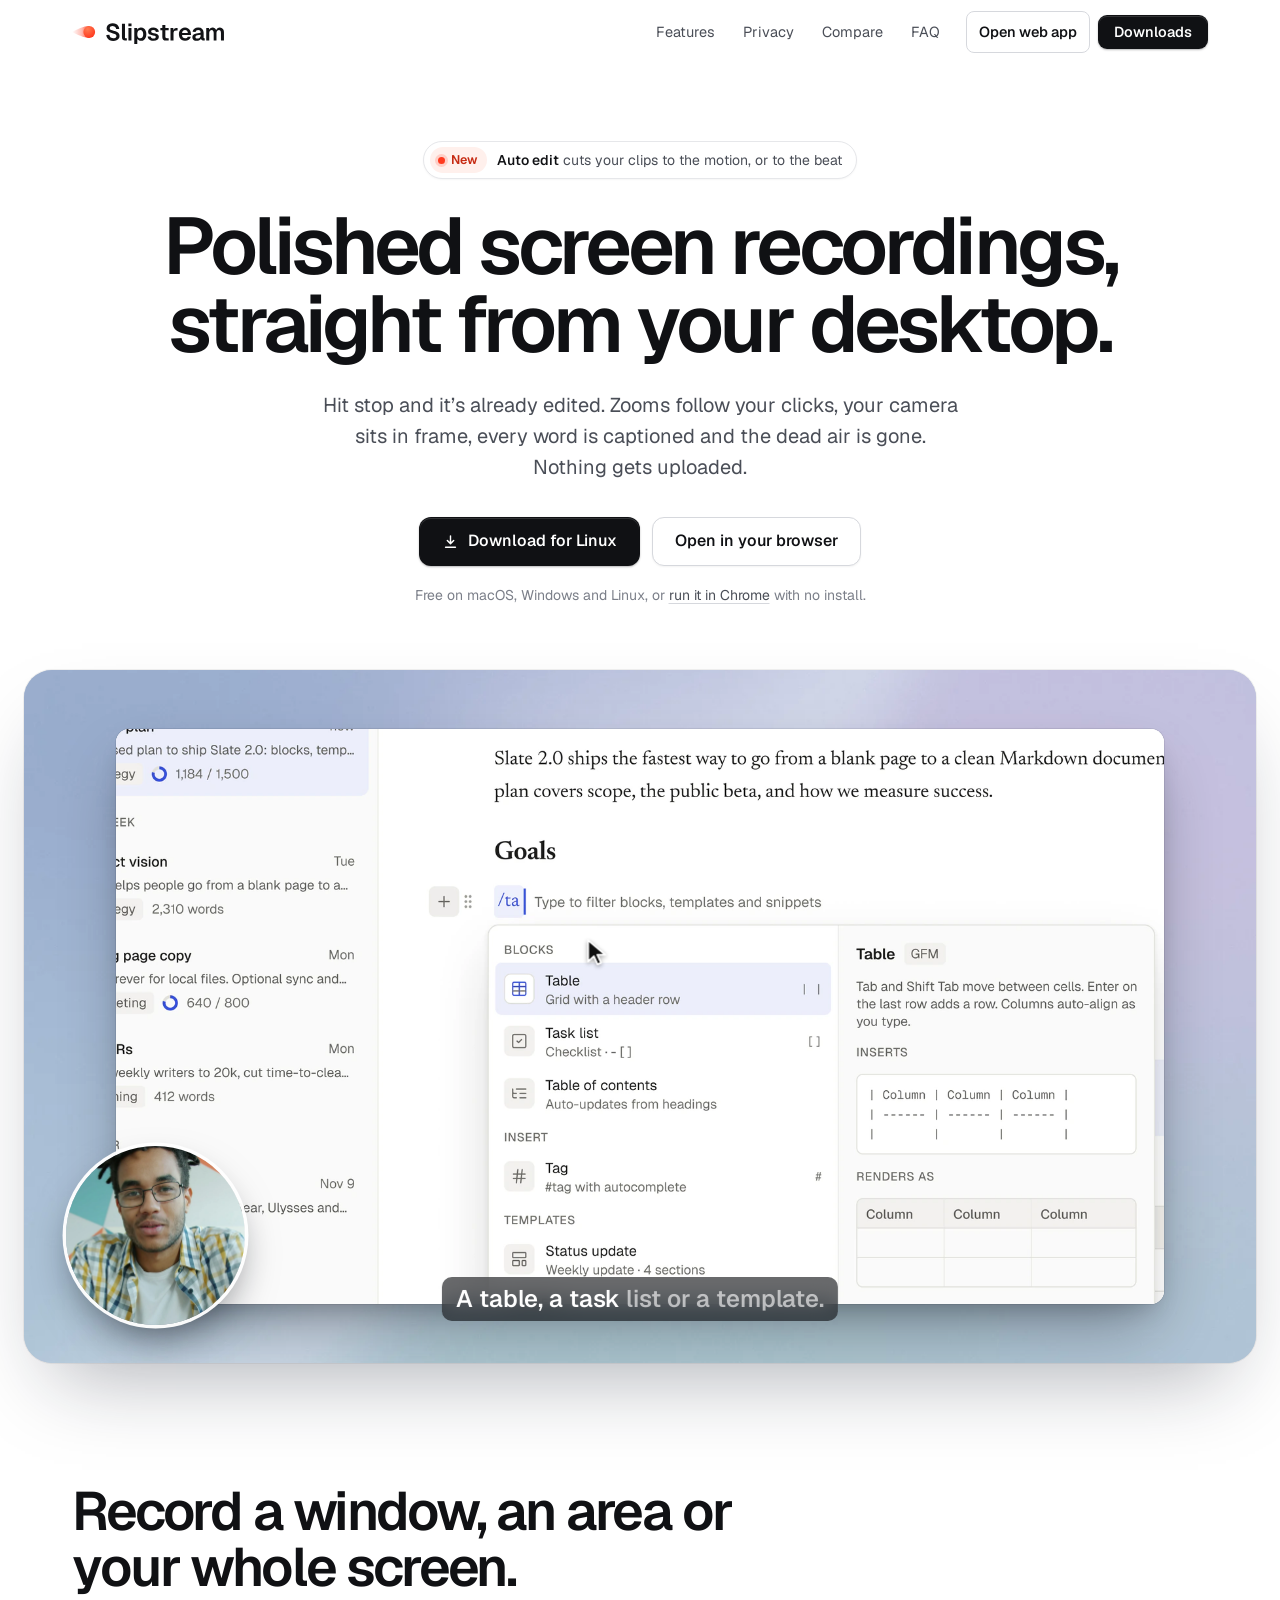
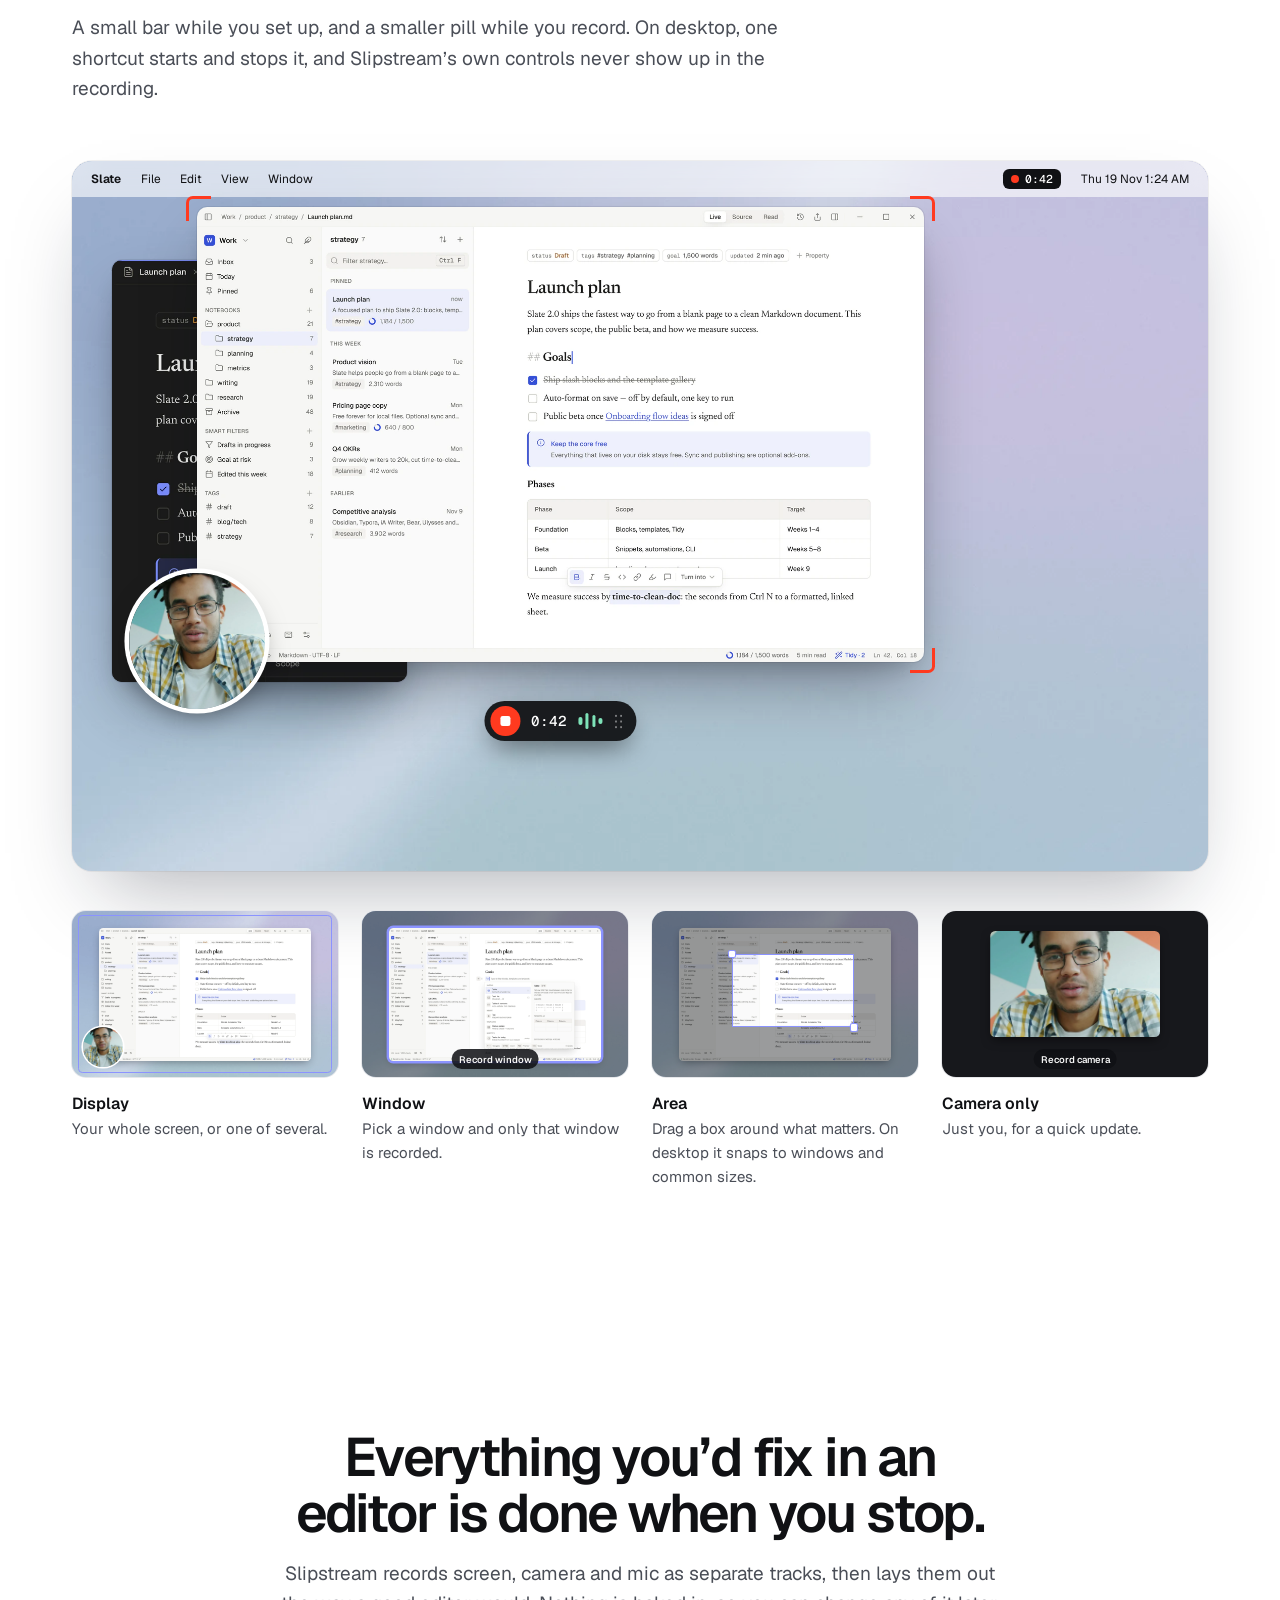
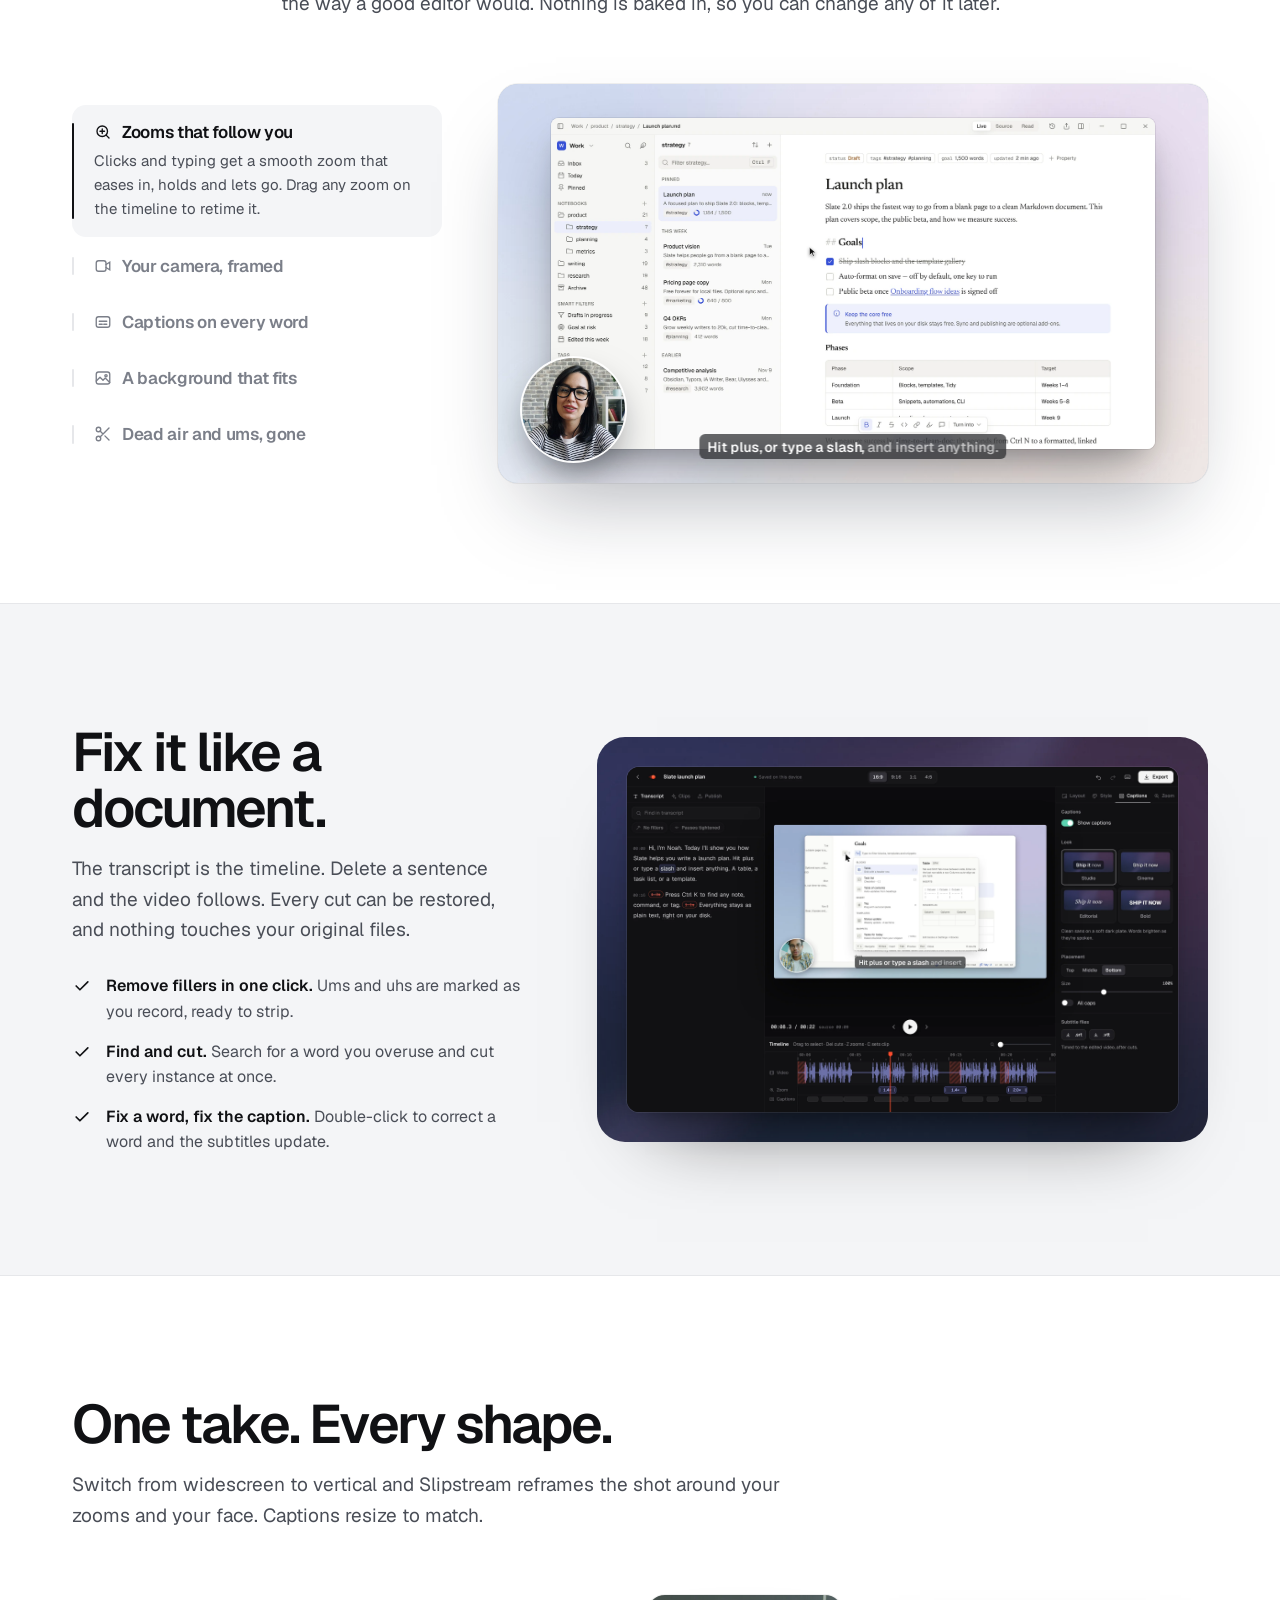
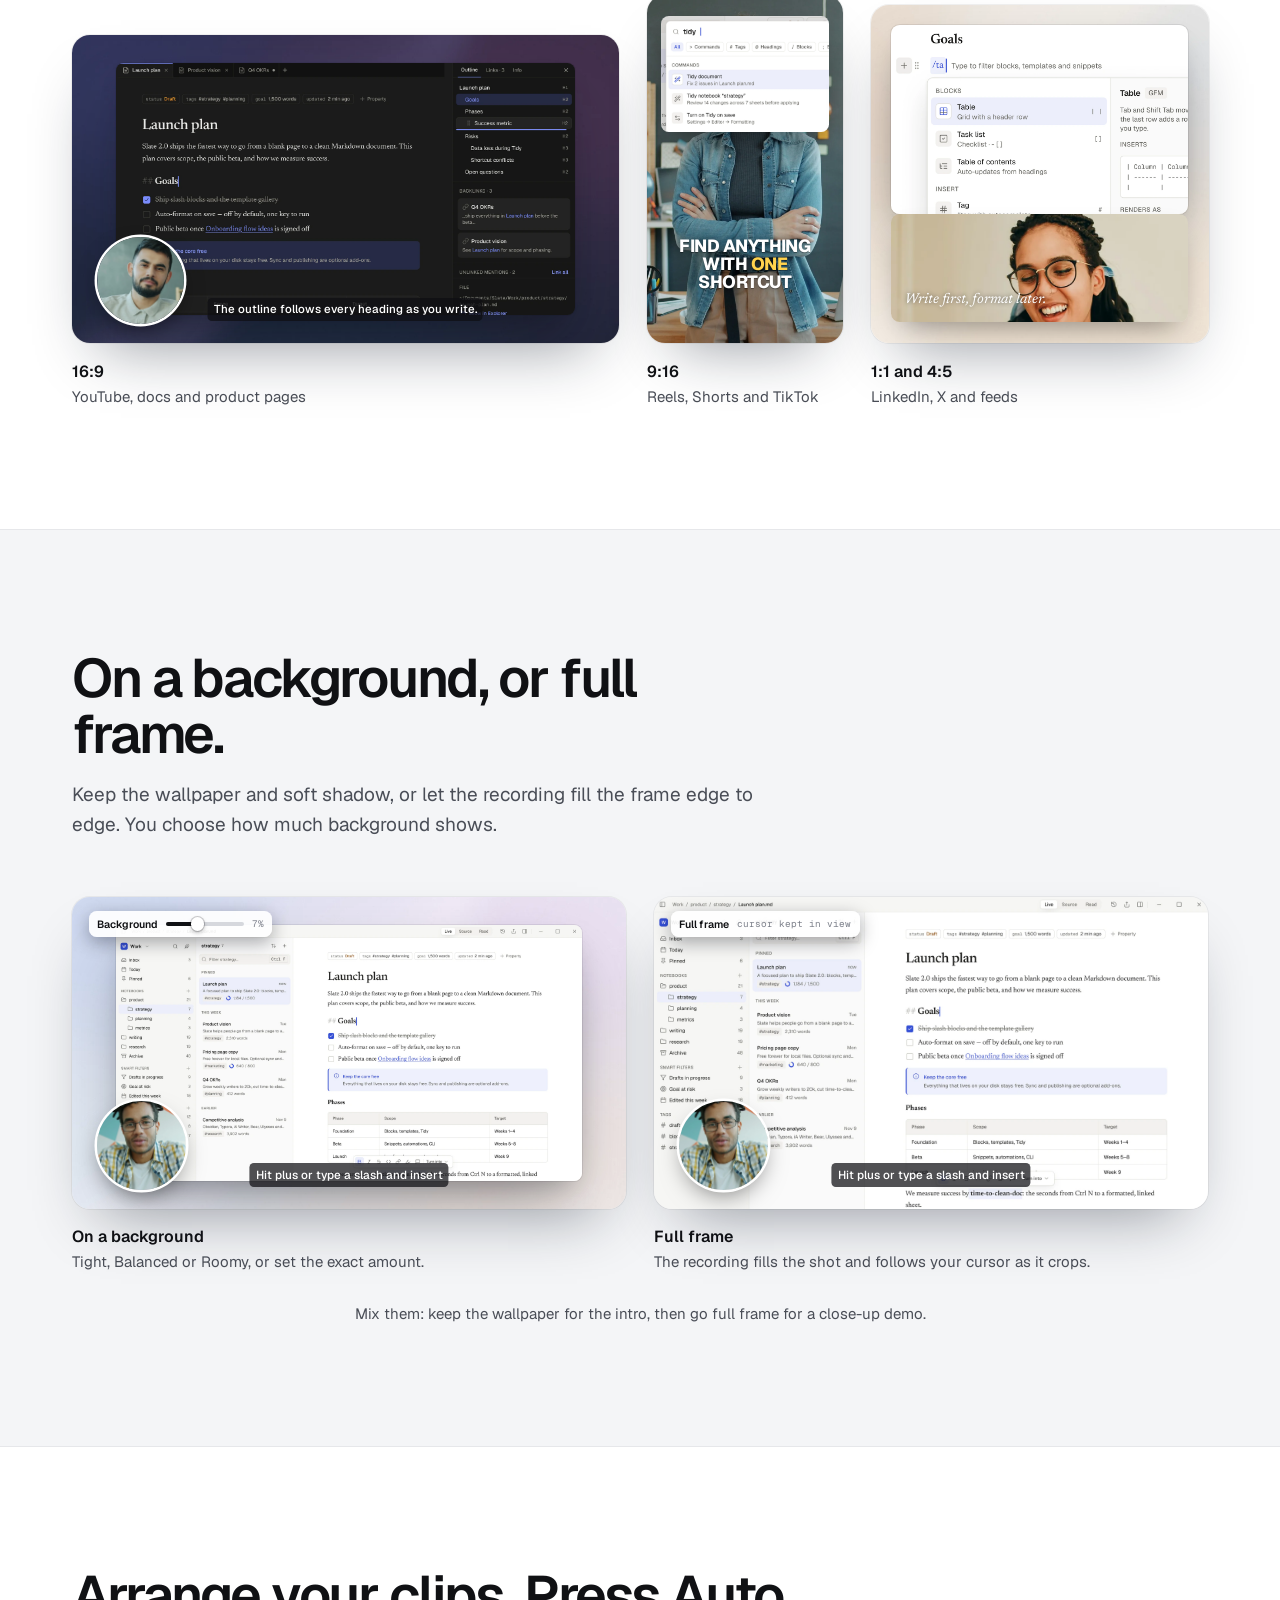
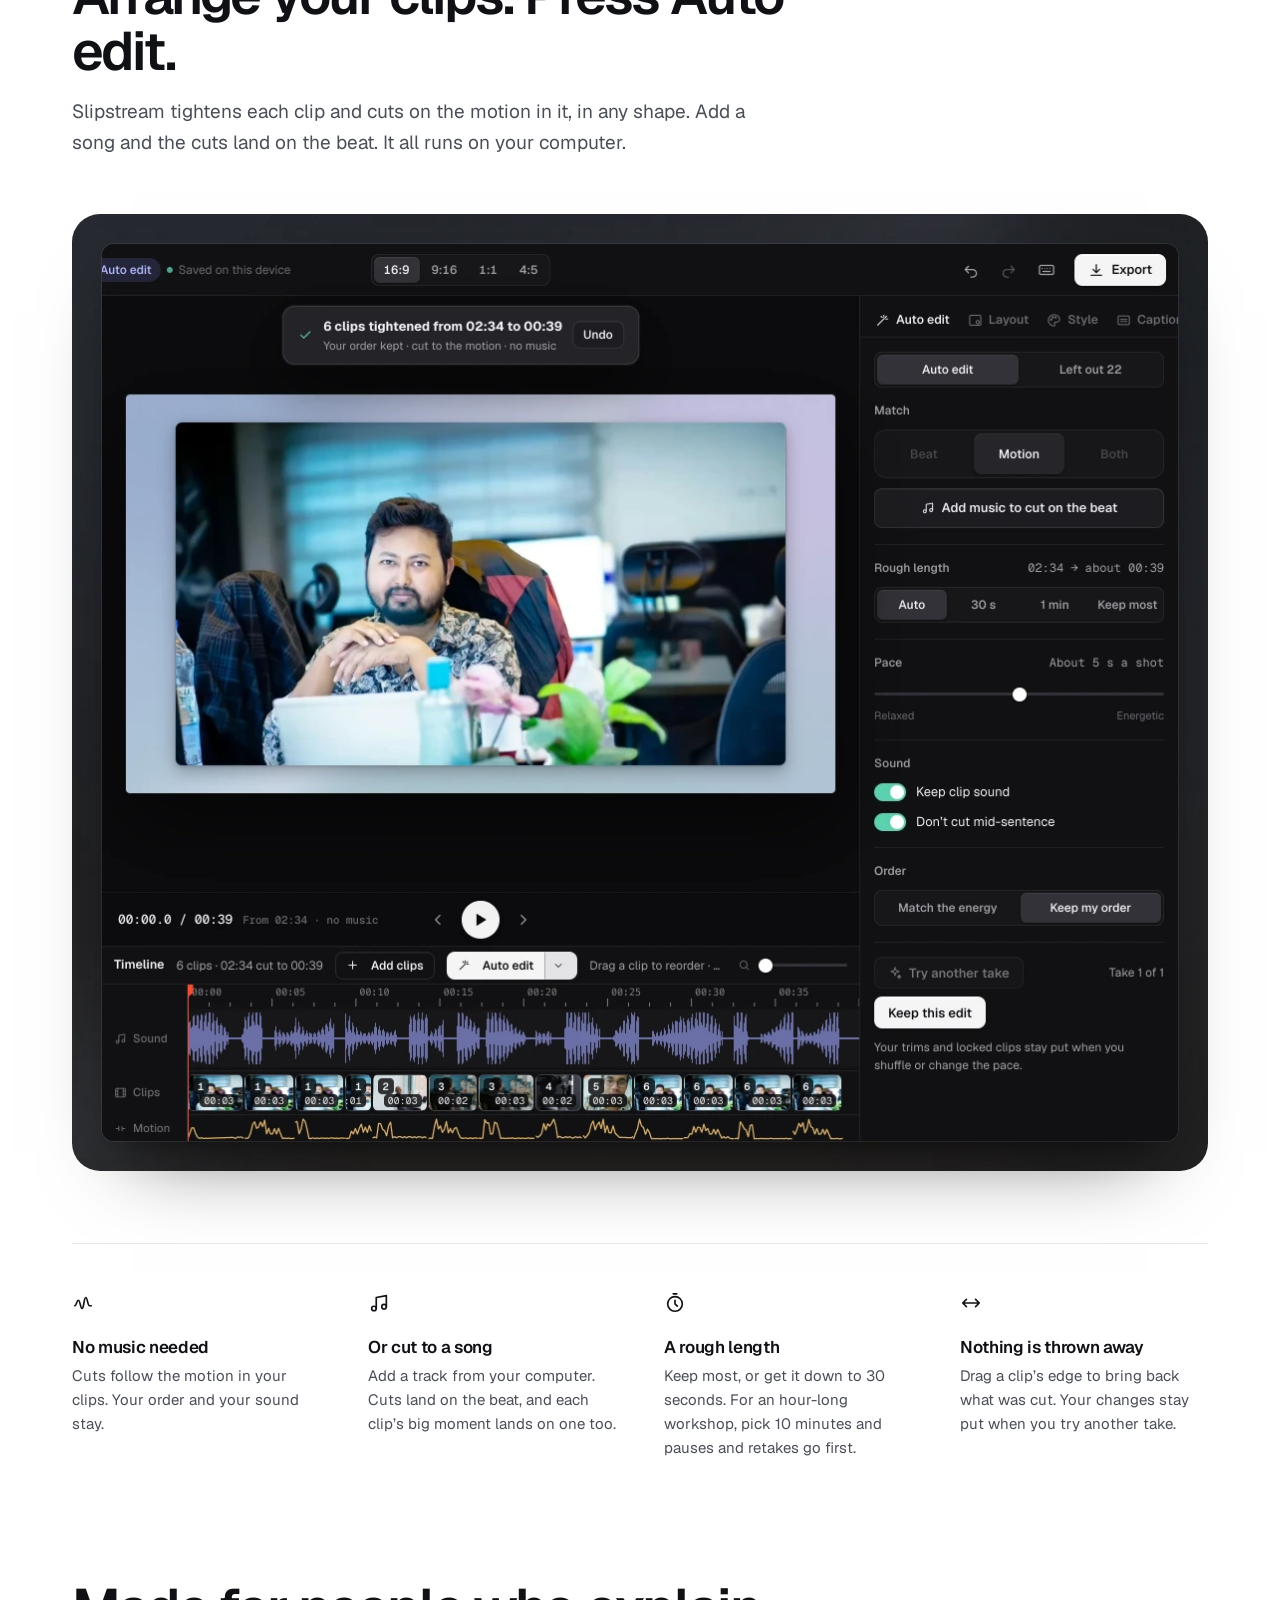
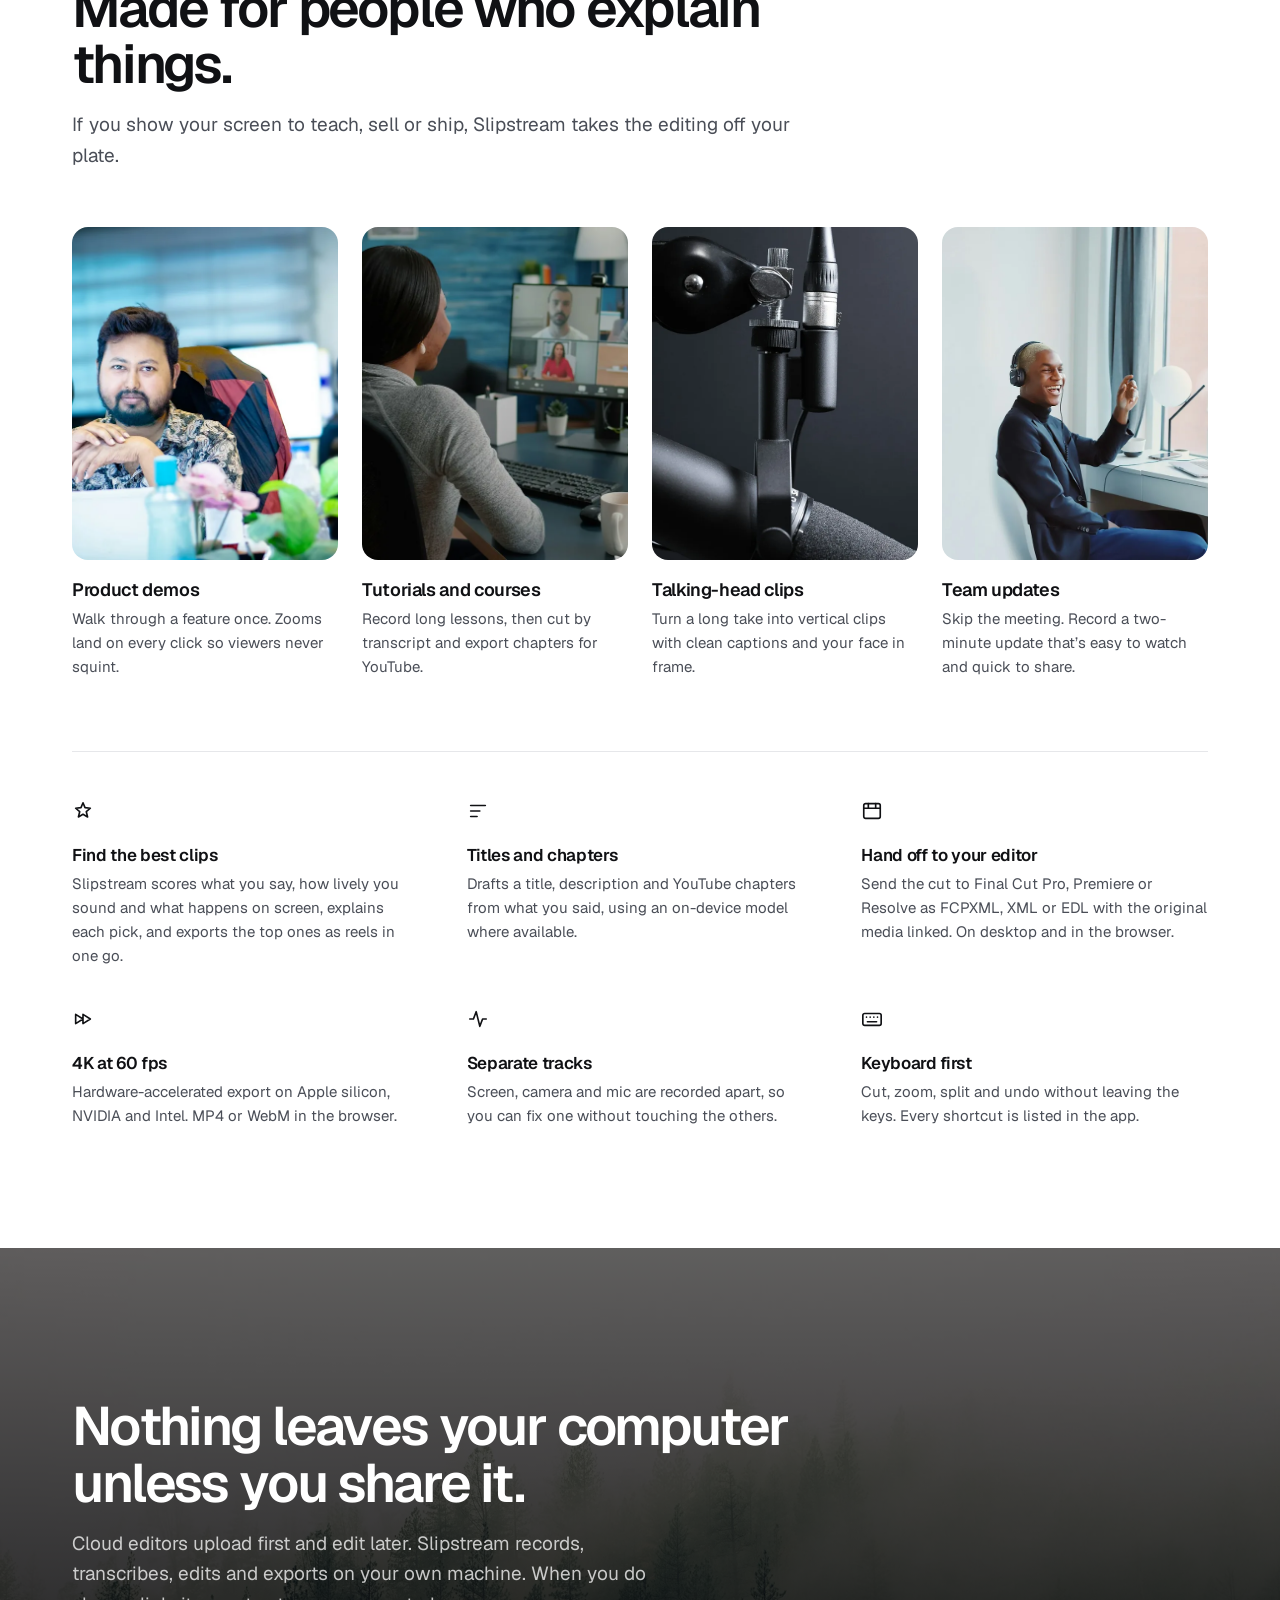
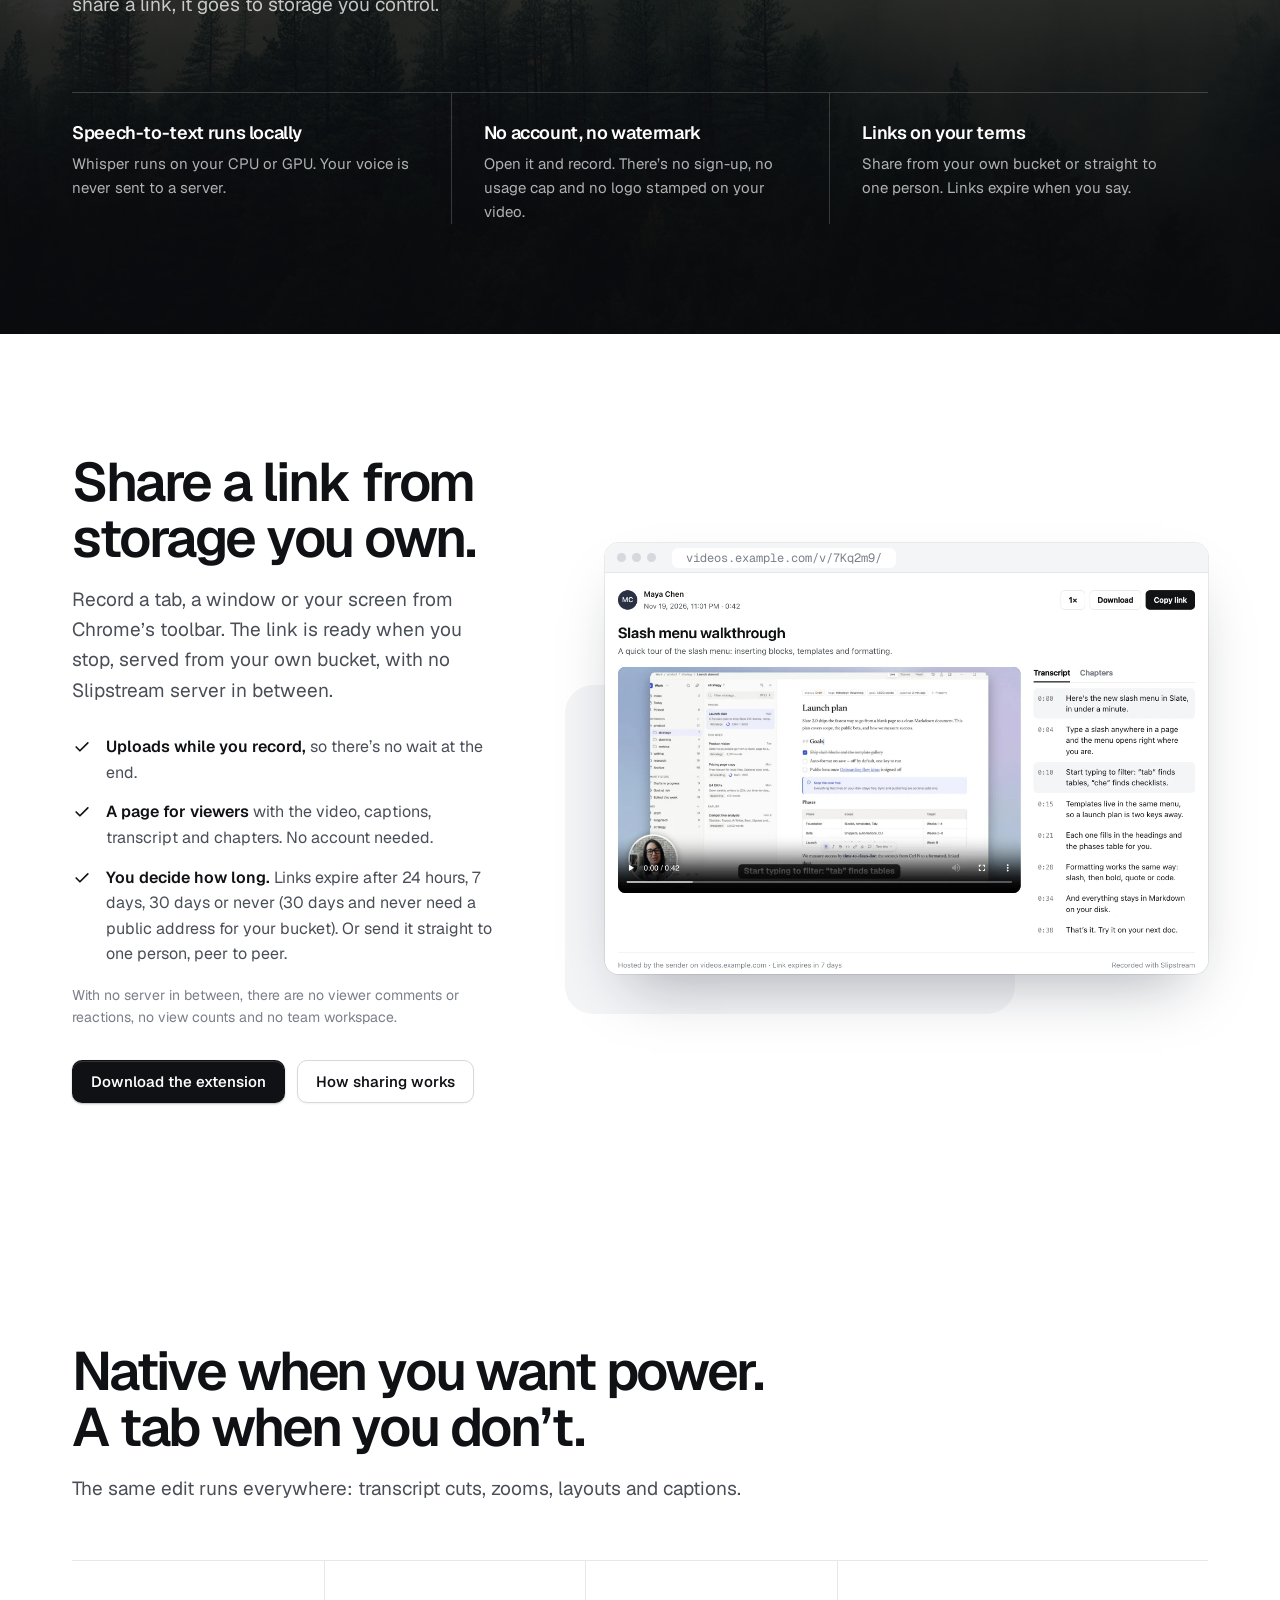
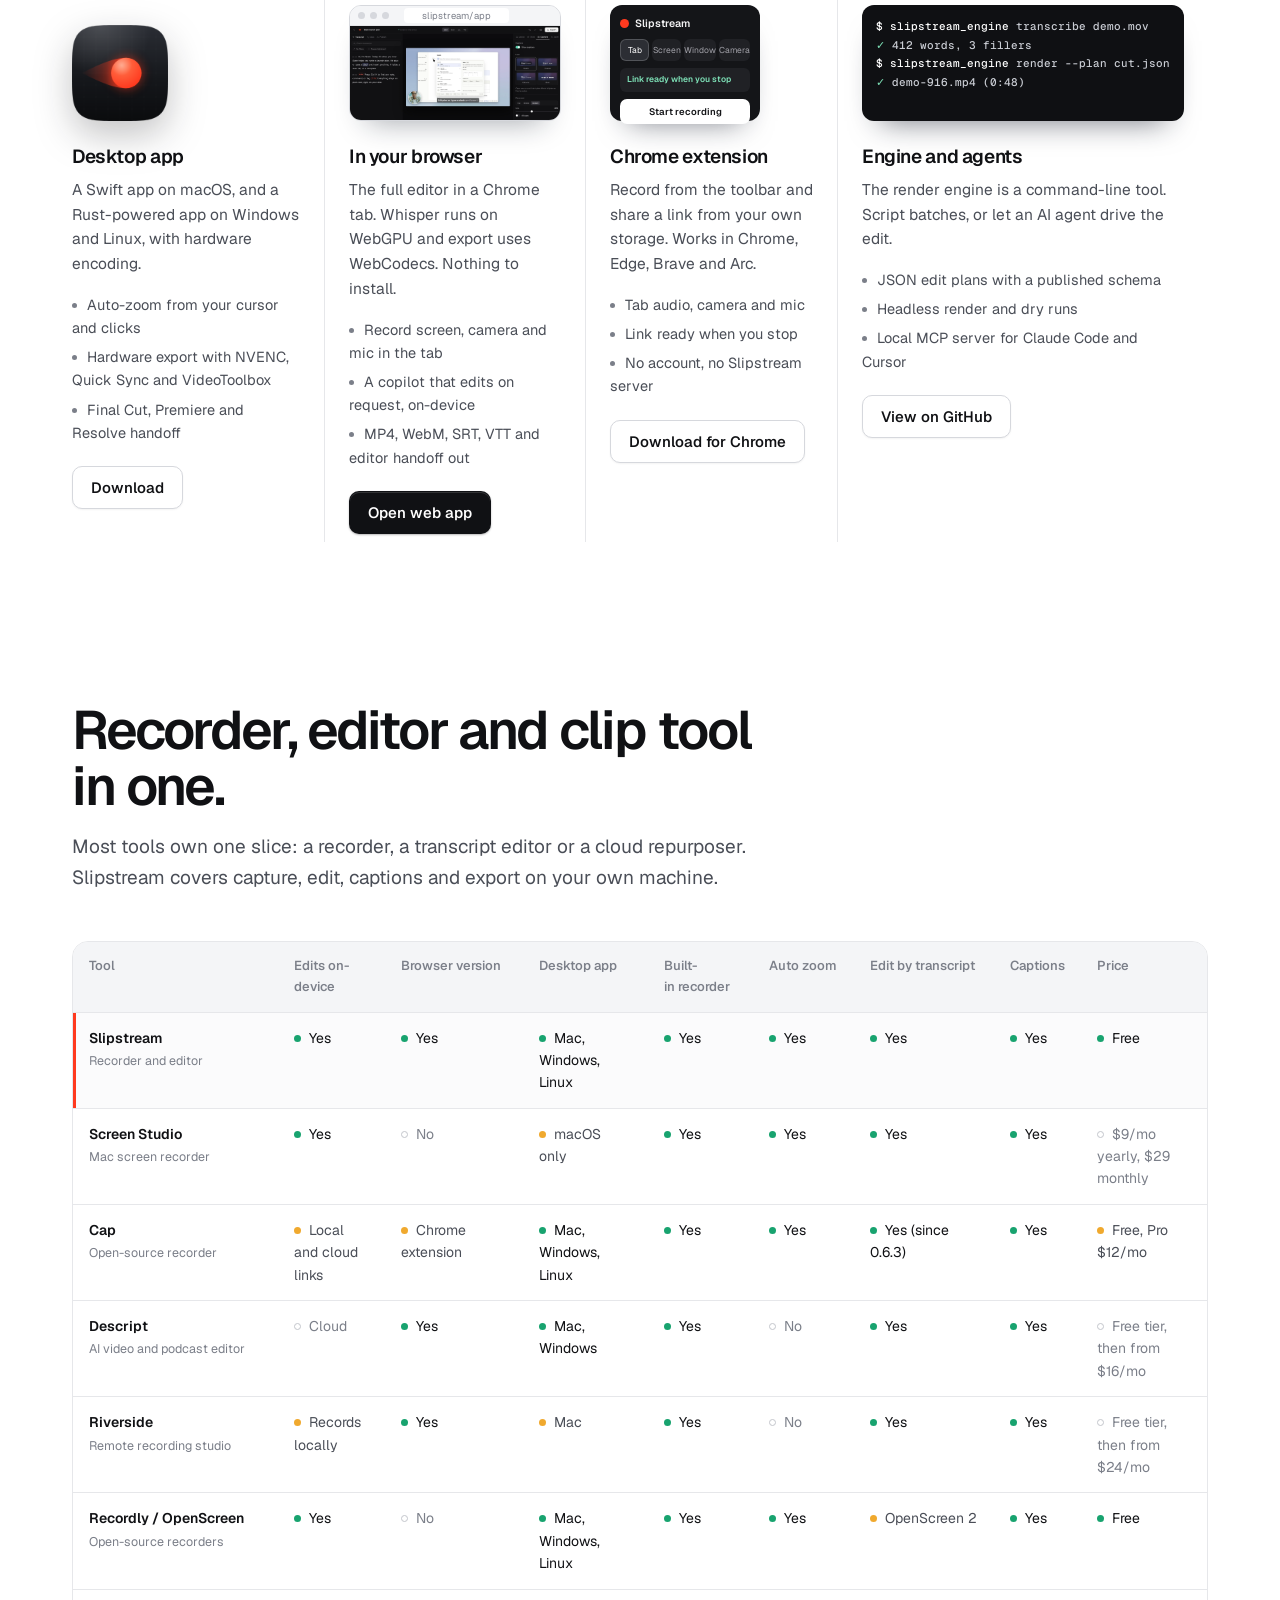
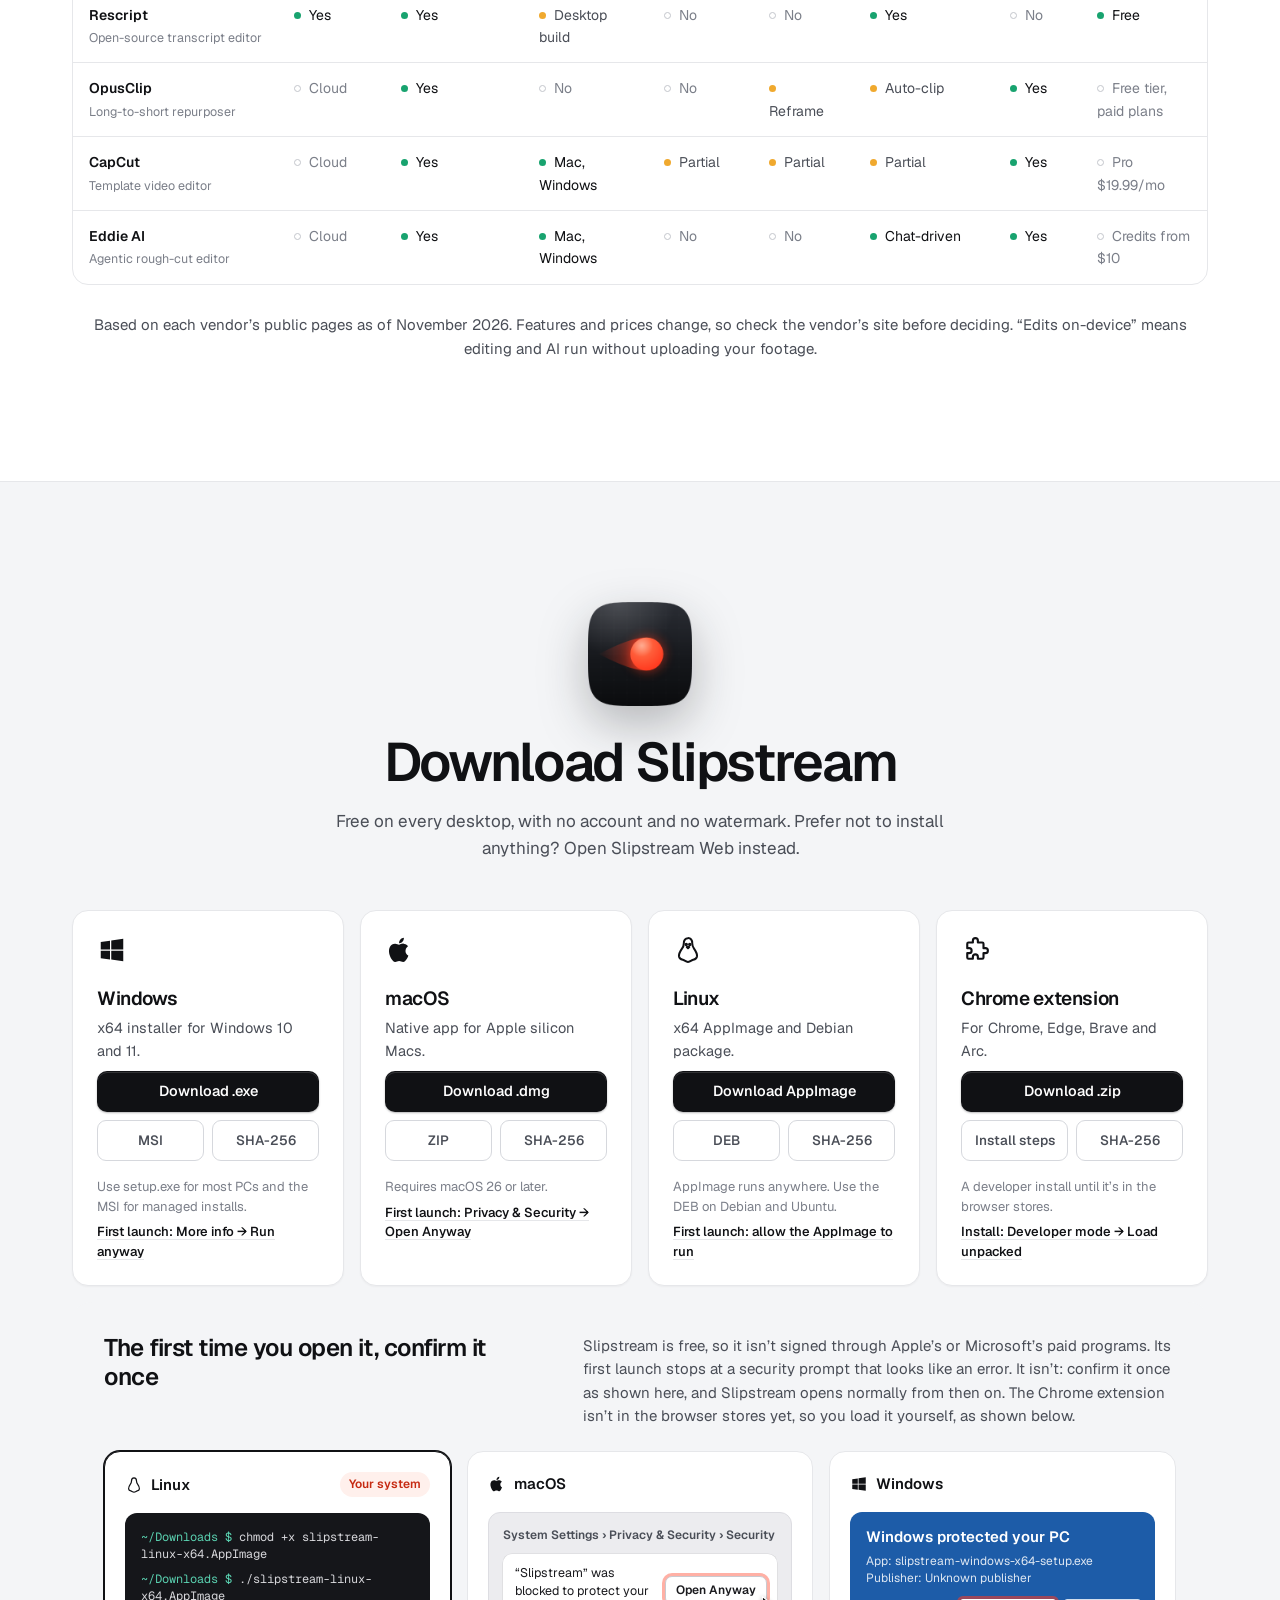
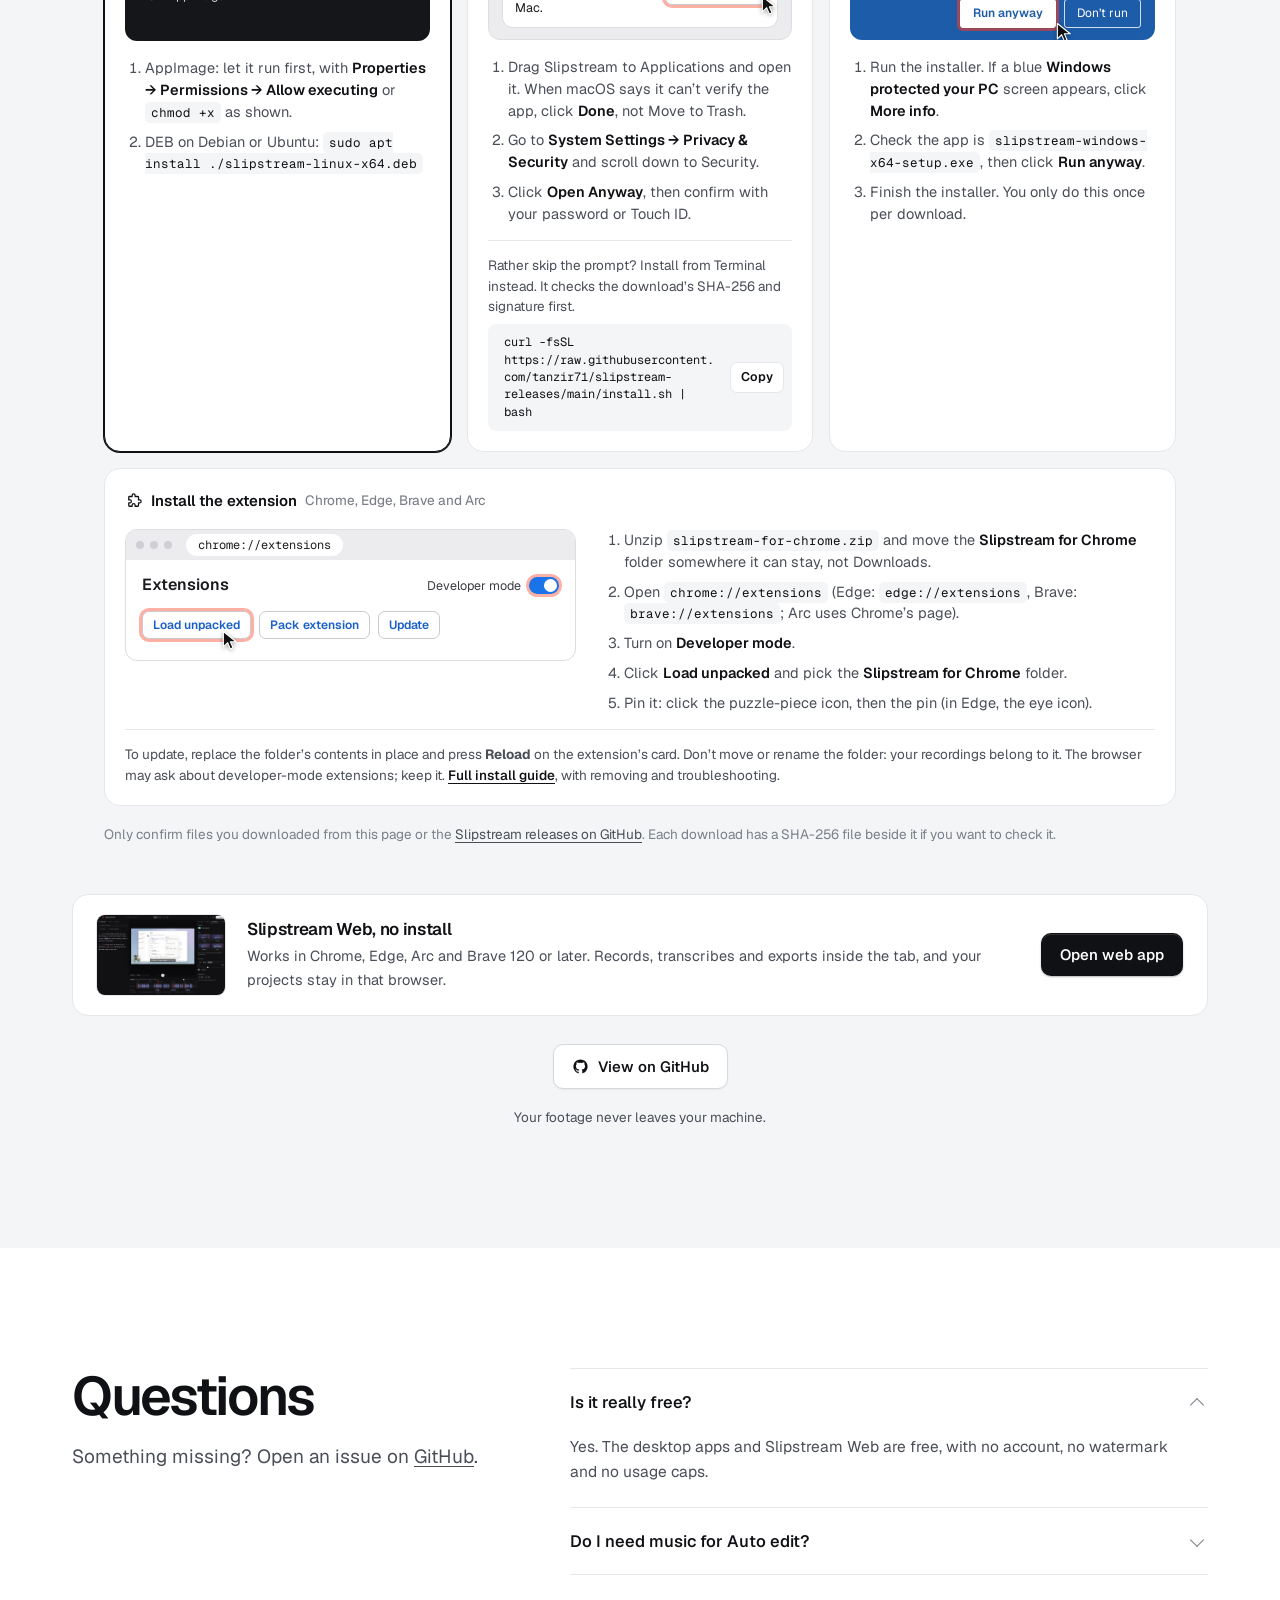
==== commit 78c0491a: "Slipstream 2.1.1: download links point at the v2.1.1 release" ====
--- a/index.html
+++ b/index.html
@@ -855,7 +855,7 @@
           <li><svg viewBox="0 0 24 24" fill="none" stroke="currentColor" stroke-width="2" stroke-linecap="round" stroke-linejoin="round"><path d="m5 12 4.5 4.5L19 7"/></svg><span><b>You decide how long.</b> Links expire after 24 hours, 7 days, 30 days or never (30 days and never need a public address for your bucket). Or send it straight to one person, peer to peer.</span></li>
         </ul>
         <p class="gaps">With no server in between, there are no viewer comments or reactions, no view counts and no team workspace.</p>
-        <div class="btns"><a class="btn btn-primary" href="https://github.com/tanzir71/slipstream-releases/releases/download/v2.1.0/slipstream-for-chrome.zip" data-asset="slipstream-for-chrome.zip">Download the extension</a><a class="btn btn-ghost" href="#faq-sharing">How sharing works</a></div>
+        <div class="btns"><a class="btn btn-primary" href="https://github.com/tanzir71/slipstream-releases/releases/download/v2.1.1/slipstream-for-chrome.zip" data-asset="slipstream-for-chrome.zip">Download the extension</a><a class="btn btn-ghost" href="#faq-sharing">How sharing works</a></div>
       </div>
       <div class="share-vis">
         <figure class="sv-browser">
@@ -892,7 +892,7 @@
           <h3>Chrome extension</h3>
           <p>Record from the toolbar and share a link from your own storage. Works in Chrome, Edge, Brave and Arc.</p>
           <ul><li>Tab audio, camera and mic</li><li>Link ready when you stop</li><li>No account, no Slipstream server</li></ul>
-          <a class="btn btn-ghost" href="https://github.com/tanzir71/slipstream-releases/releases/download/v2.1.0/slipstream-for-chrome.zip" data-asset="slipstream-for-chrome.zip">Download for Chrome</a>
+          <a class="btn btn-ghost" href="https://github.com/tanzir71/slipstream-releases/releases/download/v2.1.1/slipstream-for-chrome.zip" data-asset="slipstream-for-chrome.zip">Download for Chrome</a>
         </div>
         <div class="way">
           <div class="vis"><div class="term"><b>$ slipstream_engine</b> transcribe demo.mov<br><i>✓</i> 412 words, 3 fillers<br><b>$ slipstream_engine</b> render --plan cut.json<br><i>✓</i> demo-916.mp4 (0:48)</div></div>
@@ -991,8 +991,8 @@
               <p>x64 installer for Windows 10 and 11.</p>
             </div>
             <div class="download-actions">
-              <a class="btn btn-primary" href="https://github.com/tanzir71/slipstream-releases/releases/download/v2.1.0/slipstream-windows-x64-setup.exe" data-asset="slipstream-windows-x64-setup.exe">Download .exe</a>
-              <a class="download-link" href="https://github.com/tanzir71/slipstream-releases/releases/download/v2.1.0/slipstream-windows-x64.msi" data-asset="slipstream-windows-x64.msi">MSI</a>
+              <a class="btn btn-primary" href="https://github.com/tanzir71/slipstream-releases/releases/download/v2.1.1/slipstream-windows-x64-setup.exe" data-asset="slipstream-windows-x64-setup.exe">Download .exe</a>
+              <a class="download-link" href="https://github.com/tanzir71/slipstream-releases/releases/download/v2.1.1/slipstream-windows-x64.msi" data-asset="slipstream-windows-x64.msi">MSI</a>
               <a class="download-link" href="download/slipstream-windows-sha256.txt">SHA-256</a>
             </div>
             <div class="download-meta">Use setup.exe for most PCs and the MSI for managed installs. <a class="dl-hint" href="#first-launch">First launch: More info → Run anyway</a></div>
@@ -1004,8 +1004,8 @@
               <p>Native app for Apple silicon Macs.</p>
             </div>
             <div class="download-actions">
-              <a class="btn btn-primary" href="https://github.com/tanzir71/slipstream-releases/releases/download/v2.1.0/slipstream-macos.dmg" data-asset="slipstream-macos.dmg" id="dl">Download .dmg</a>
-              <a class="download-link" href="https://github.com/tanzir71/slipstream-releases/releases/download/v2.1.0/slipstream-macos.zip" data-asset="slipstream-macos.zip">ZIP</a>
+              <a class="btn btn-primary" href="https://github.com/tanzir71/slipstream-releases/releases/download/v2.1.1/slipstream-macos.dmg" data-asset="slipstream-macos.dmg" id="dl">Download .dmg</a>
+              <a class="download-link" href="https://github.com/tanzir71/slipstream-releases/releases/download/v2.1.1/slipstream-macos.zip" data-asset="slipstream-macos.zip">ZIP</a>
               <a class="download-link" href="download/slipstream-macos-sha256.txt">SHA-256</a>
             </div>
             <div class="download-meta">Requires macOS 26 or later. <a class="dl-hint" href="#first-launch">First launch: Privacy &amp; Security → Open Anyway</a></div>
@@ -1017,8 +1017,8 @@
               <p>x64 AppImage and Debian package.</p>
             </div>
             <div class="download-actions">
-              <a class="btn btn-primary" href="https://github.com/tanzir71/slipstream-releases/releases/download/v2.1.0/slipstream-linux-x64.AppImage" data-asset="slipstream-linux-x64.AppImage">Download AppImage</a>
-              <a class="download-link" href="https://github.com/tanzir71/slipstream-releases/releases/download/v2.1.0/slipstream-linux-x64.deb" data-asset="slipstream-linux-x64.deb">DEB</a>
+              <a class="btn btn-primary" href="https://github.com/tanzir71/slipstream-releases/releases/download/v2.1.1/slipstream-linux-x64.AppImage" data-asset="slipstream-linux-x64.AppImage">Download AppImage</a>
+              <a class="download-link" href="https://github.com/tanzir71/slipstream-releases/releases/download/v2.1.1/slipstream-linux-x64.deb" data-asset="slipstream-linux-x64.deb">DEB</a>
               <a class="download-link" href="download/slipstream-linux-sha256.txt">SHA-256</a>
             </div>
             <div class="download-meta">AppImage runs anywhere. Use the DEB on Debian and Ubuntu. <a class="dl-hint" href="#first-launch">First launch: allow the AppImage to run</a></div>
@@ -1030,7 +1030,7 @@
               <p>For Chrome, Edge, Brave and Arc.</p>
             </div>
             <div class="download-actions">
-              <a class="btn btn-primary" href="https://github.com/tanzir71/slipstream-releases/releases/download/v2.1.0/slipstream-for-chrome.zip" data-asset="slipstream-for-chrome.zip">Download .zip</a>
+              <a class="btn btn-primary" href="https://github.com/tanzir71/slipstream-releases/releases/download/v2.1.1/slipstream-for-chrome.zip" data-asset="slipstream-for-chrome.zip">Download .zip</a>
               <a class="download-link" href="#install-extension">Install steps</a>
               <a class="download-link" href="download/SHA256SUMS">SHA-256</a>
             </div>
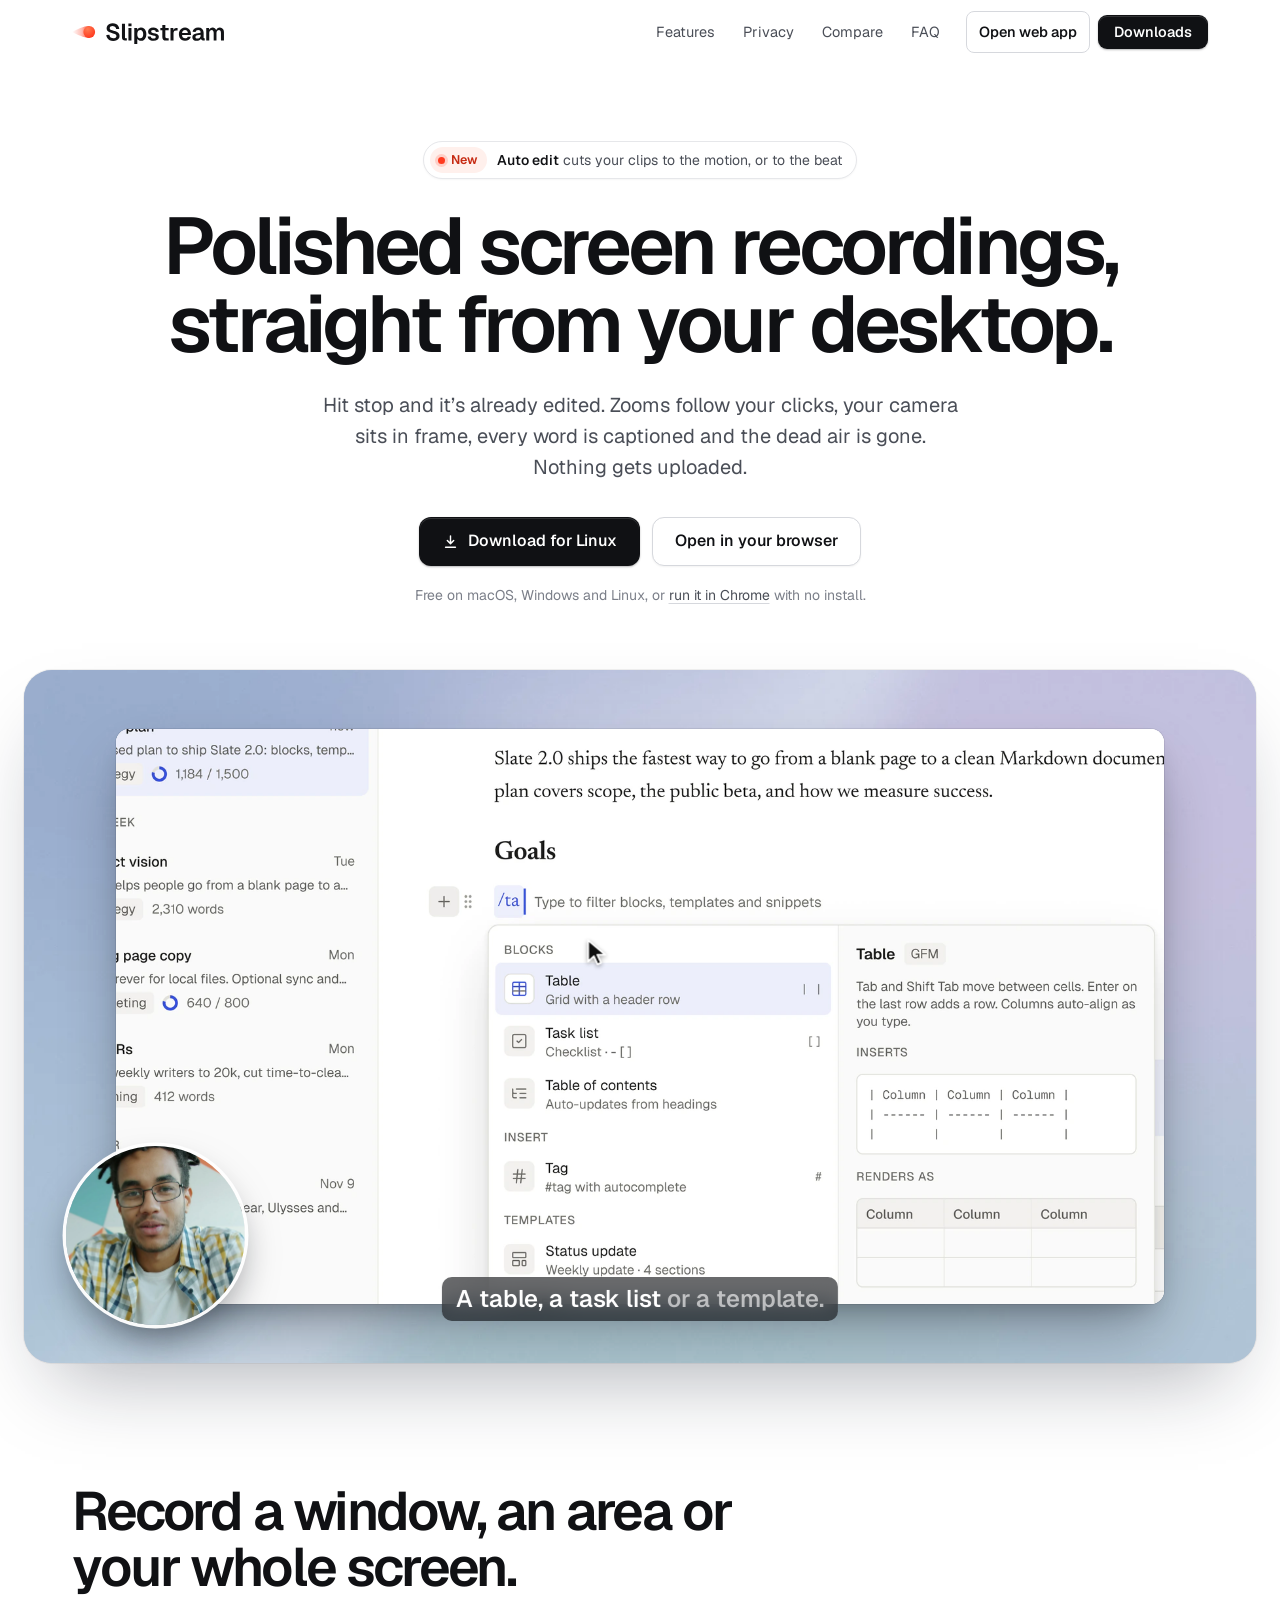
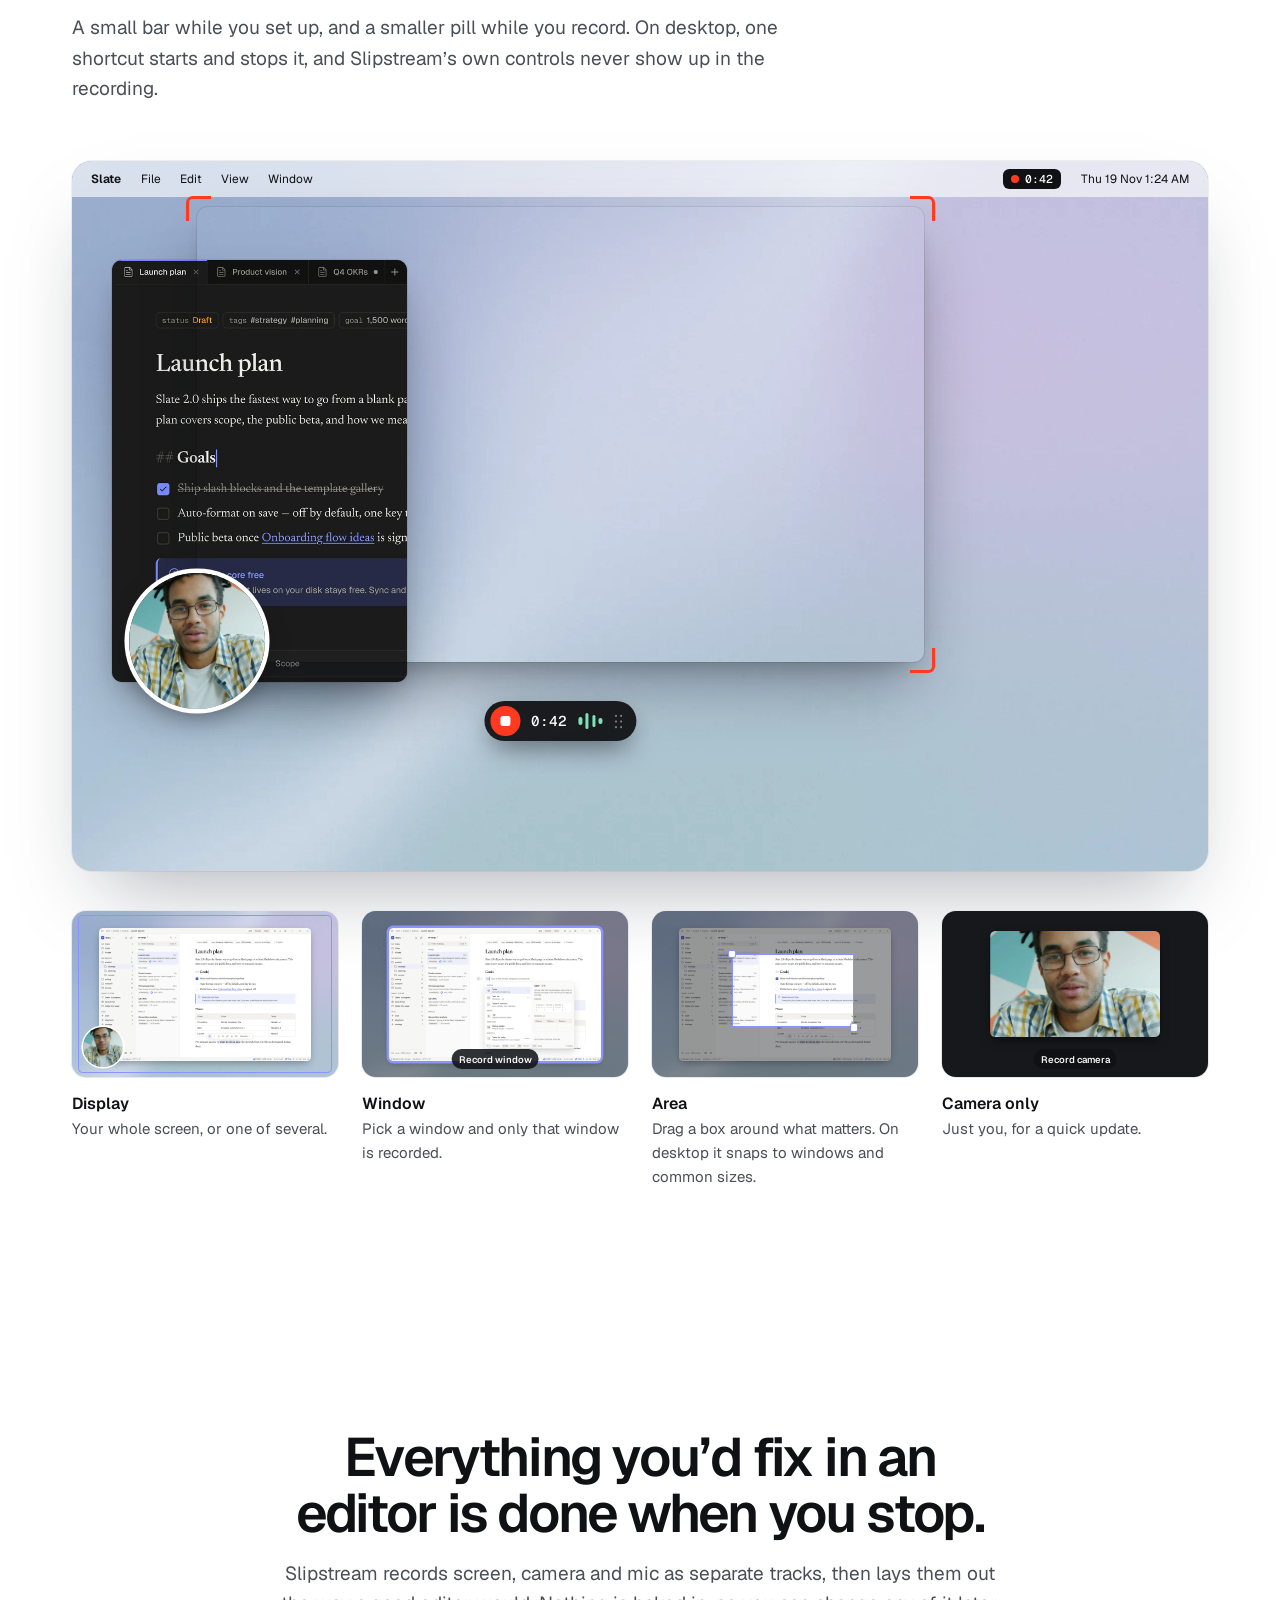
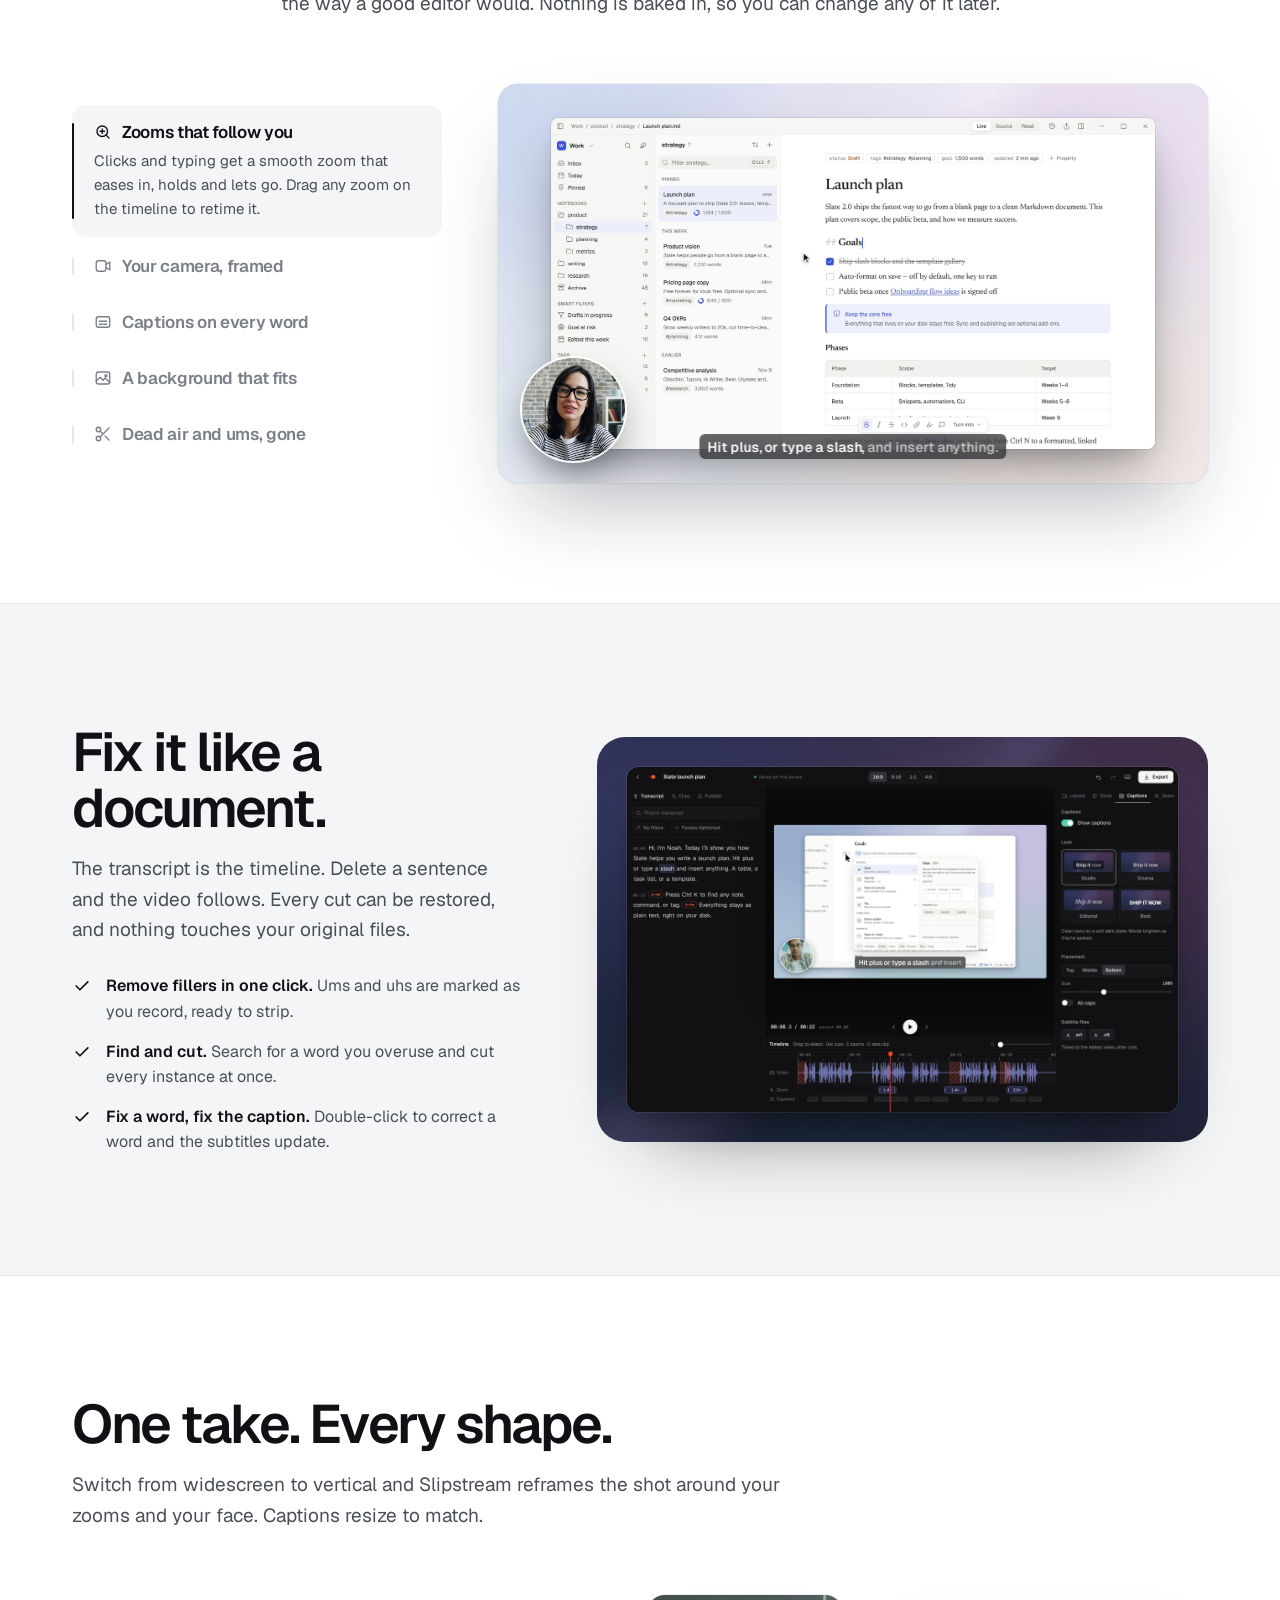
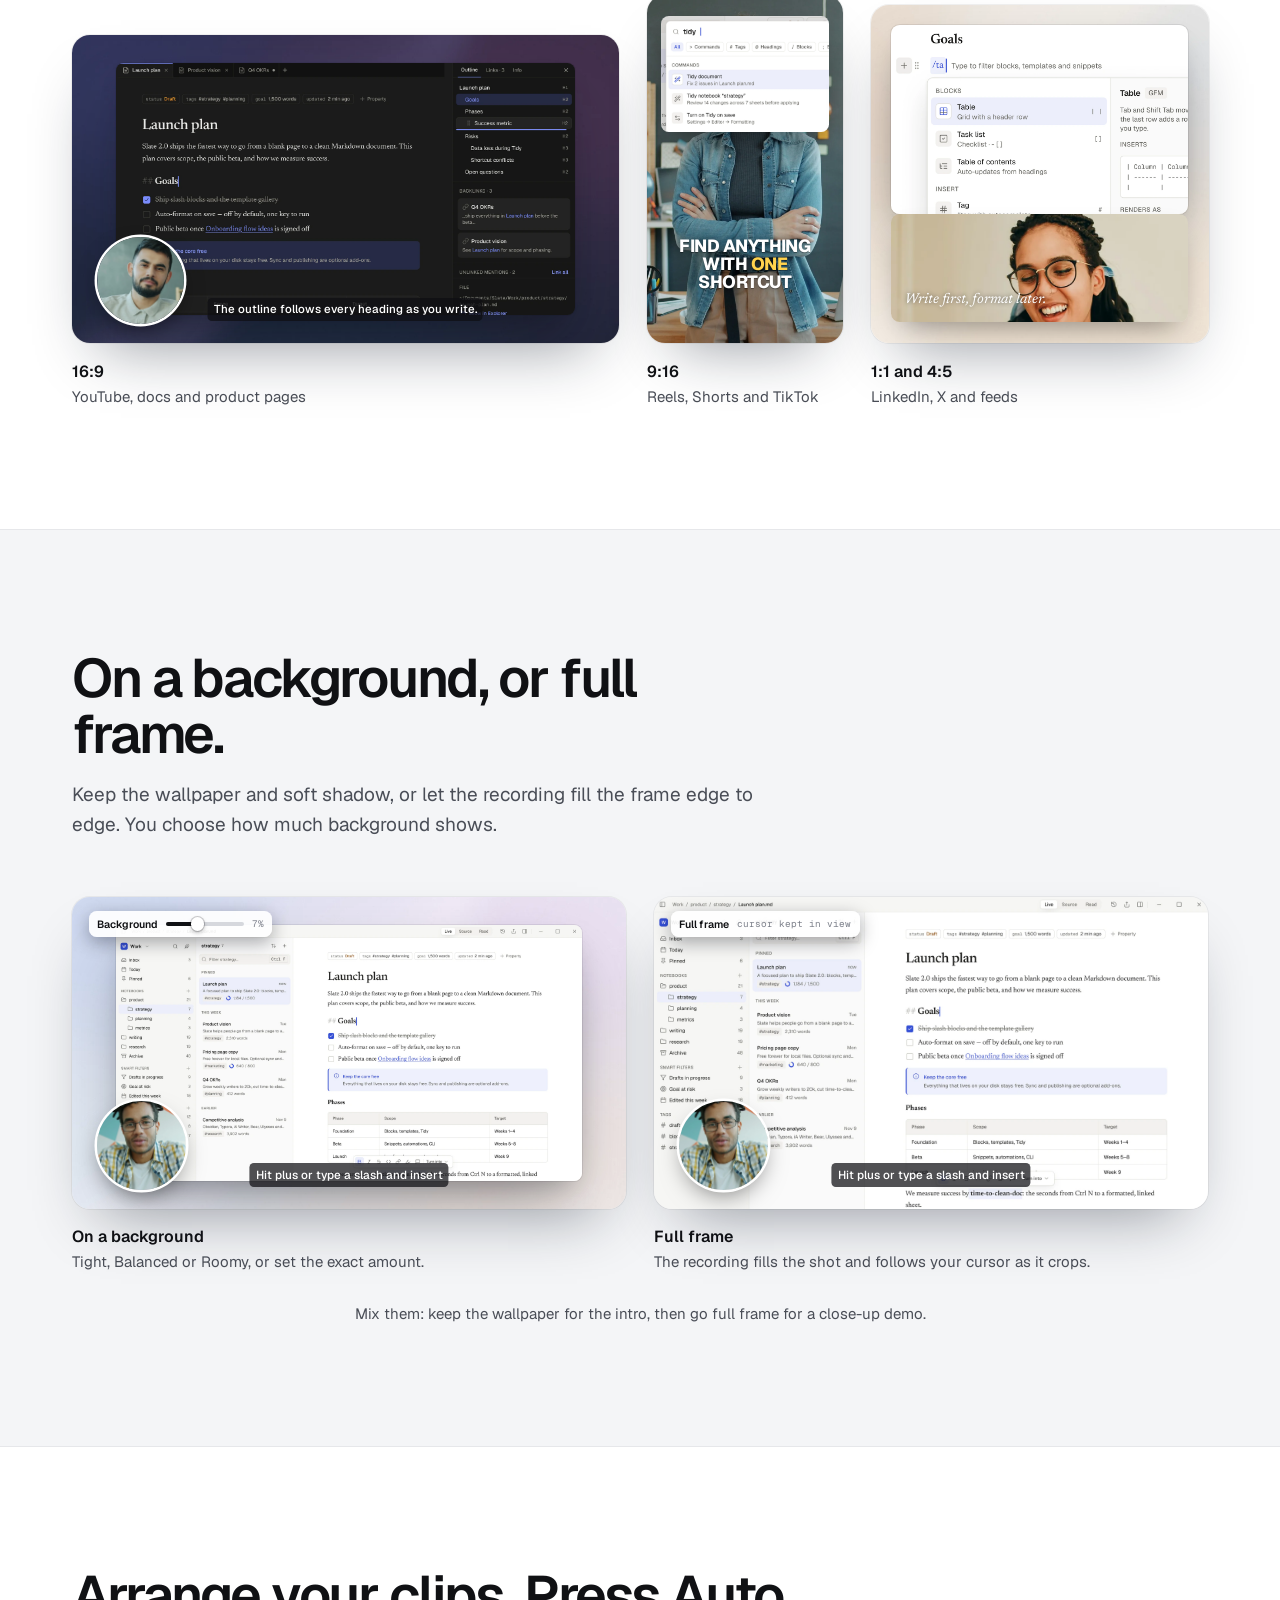
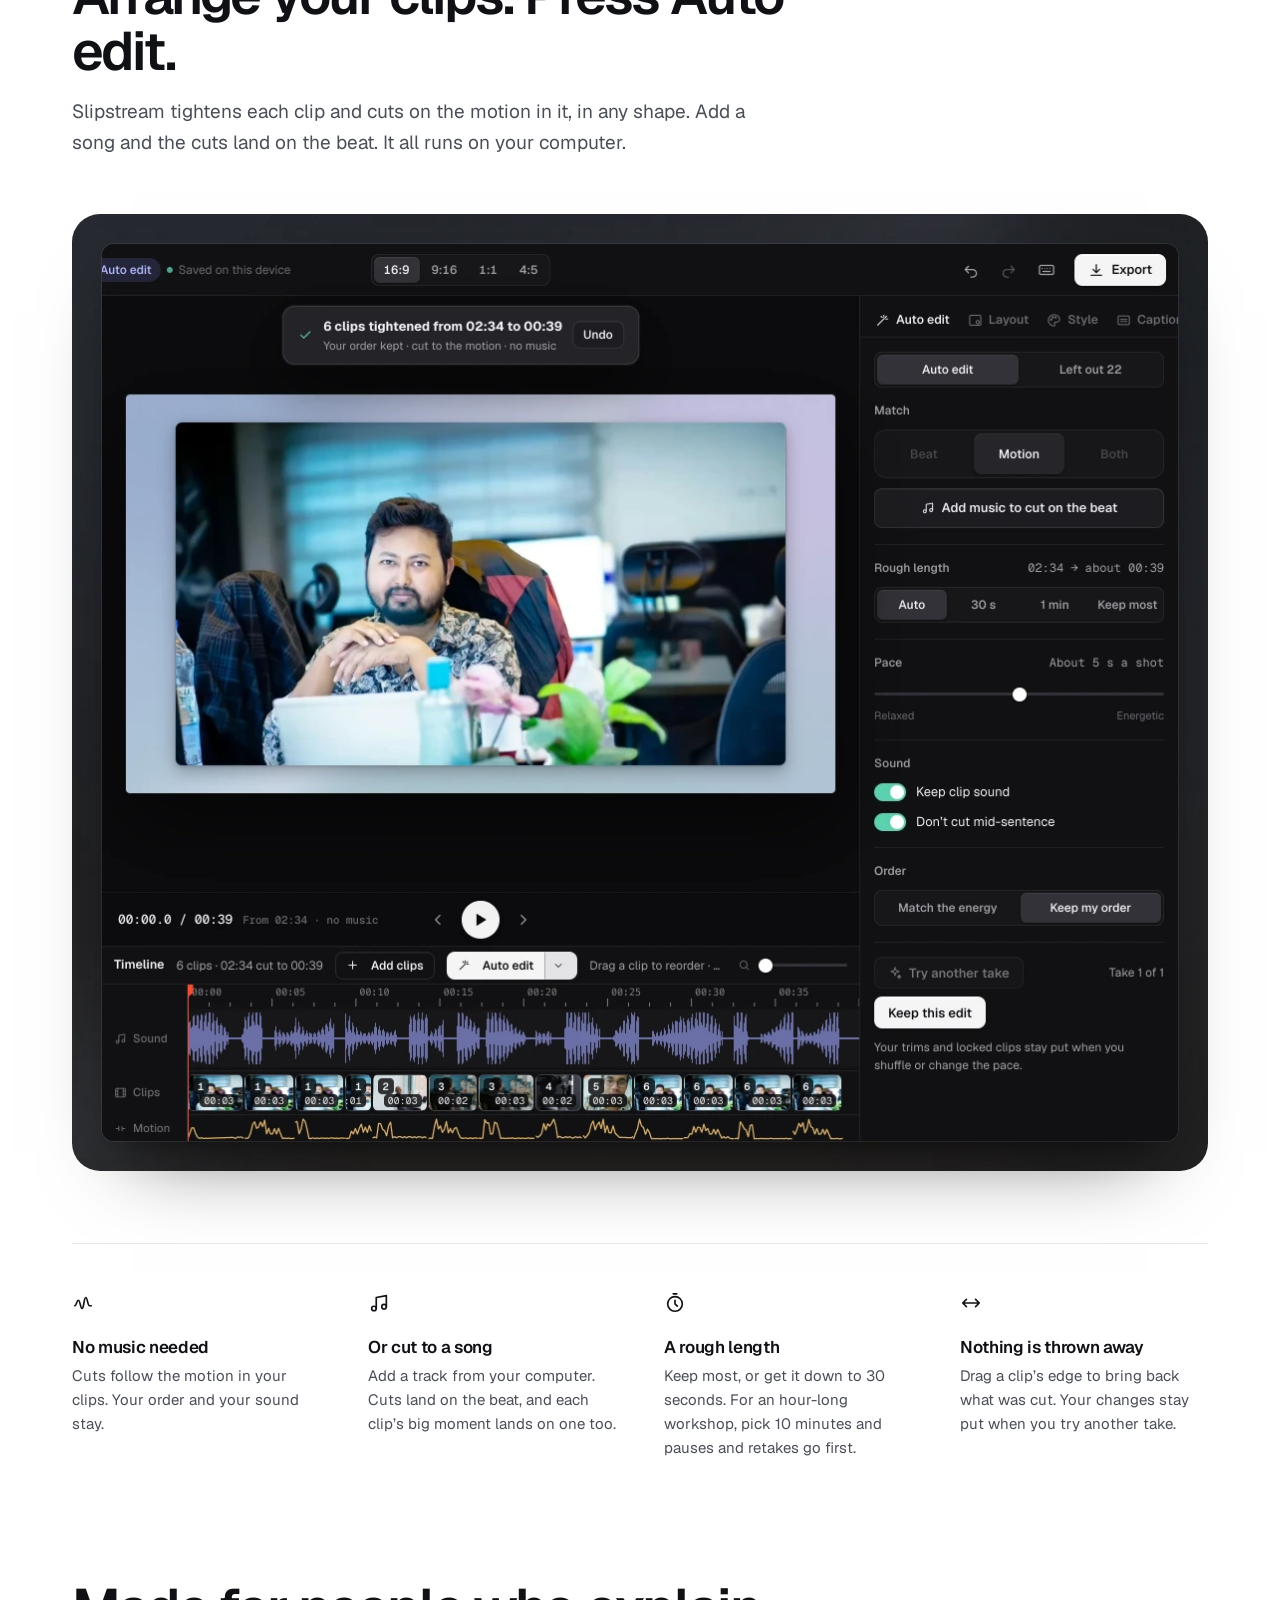
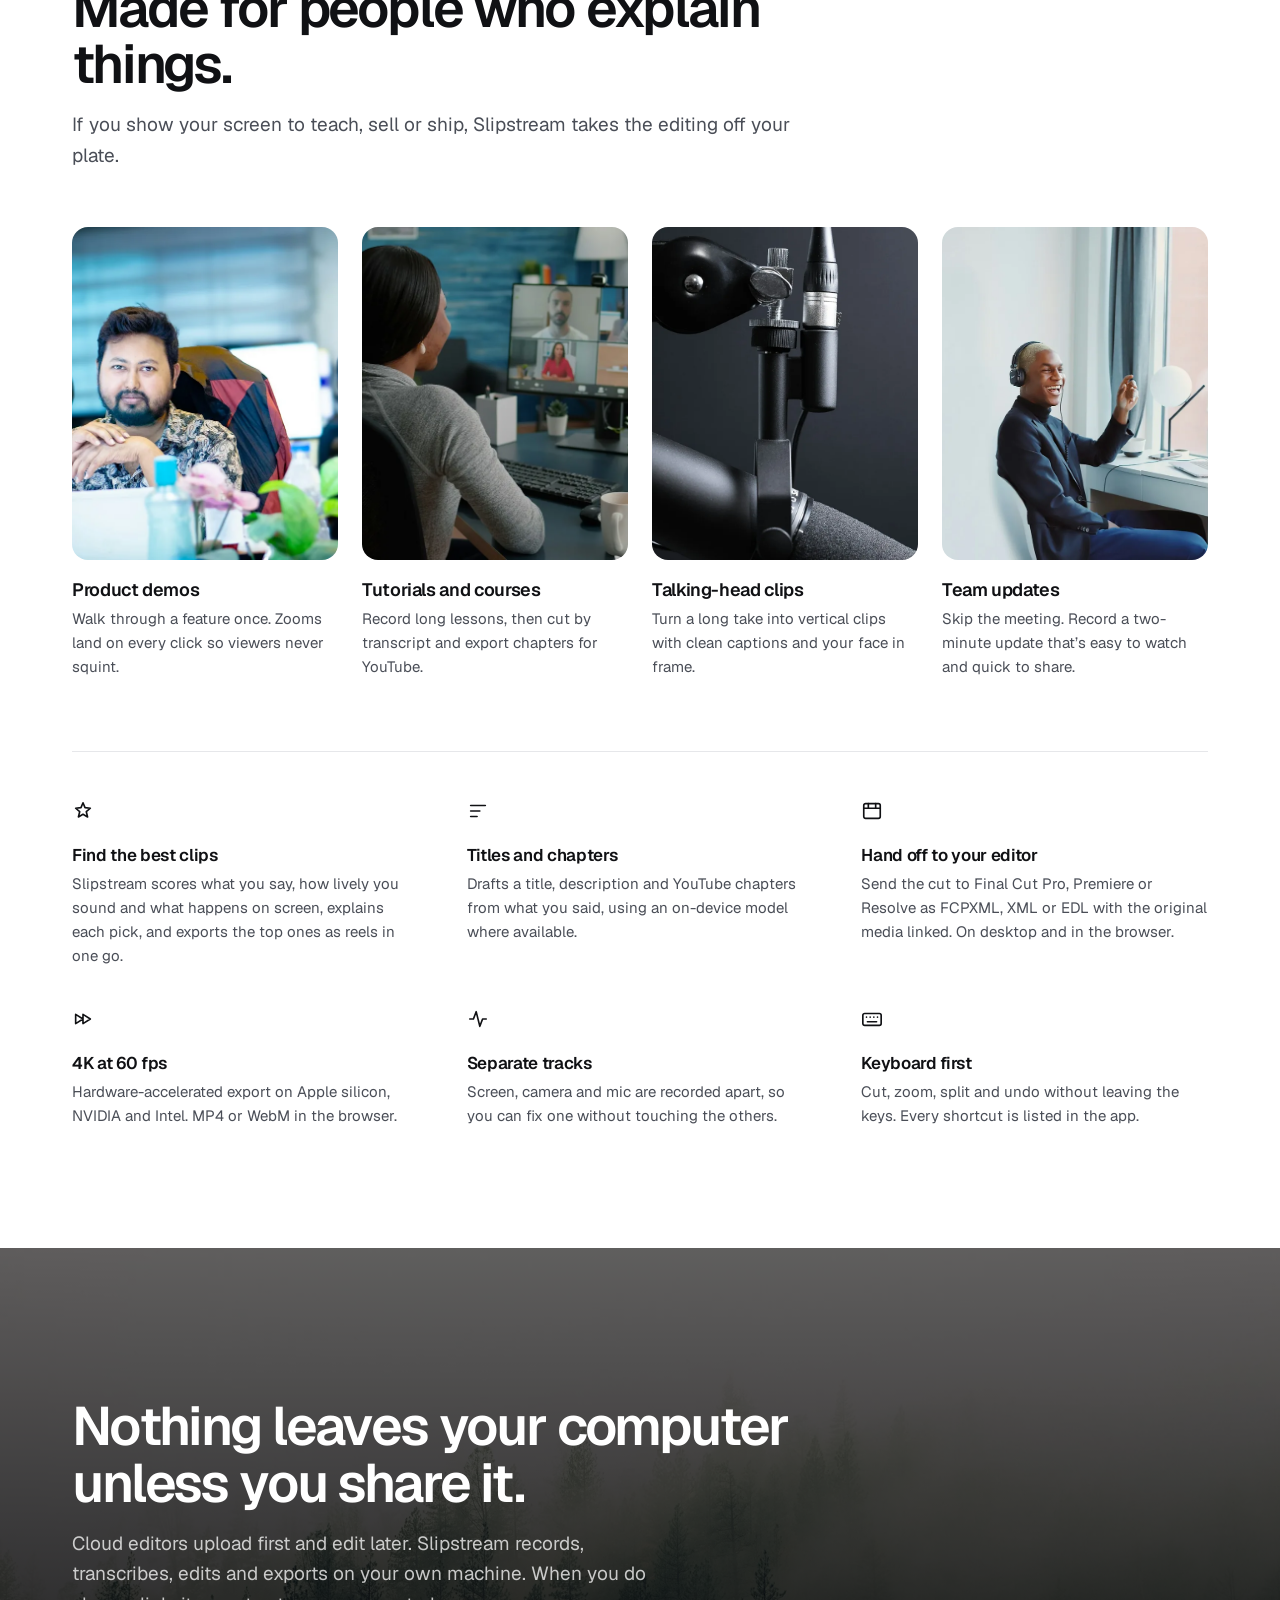
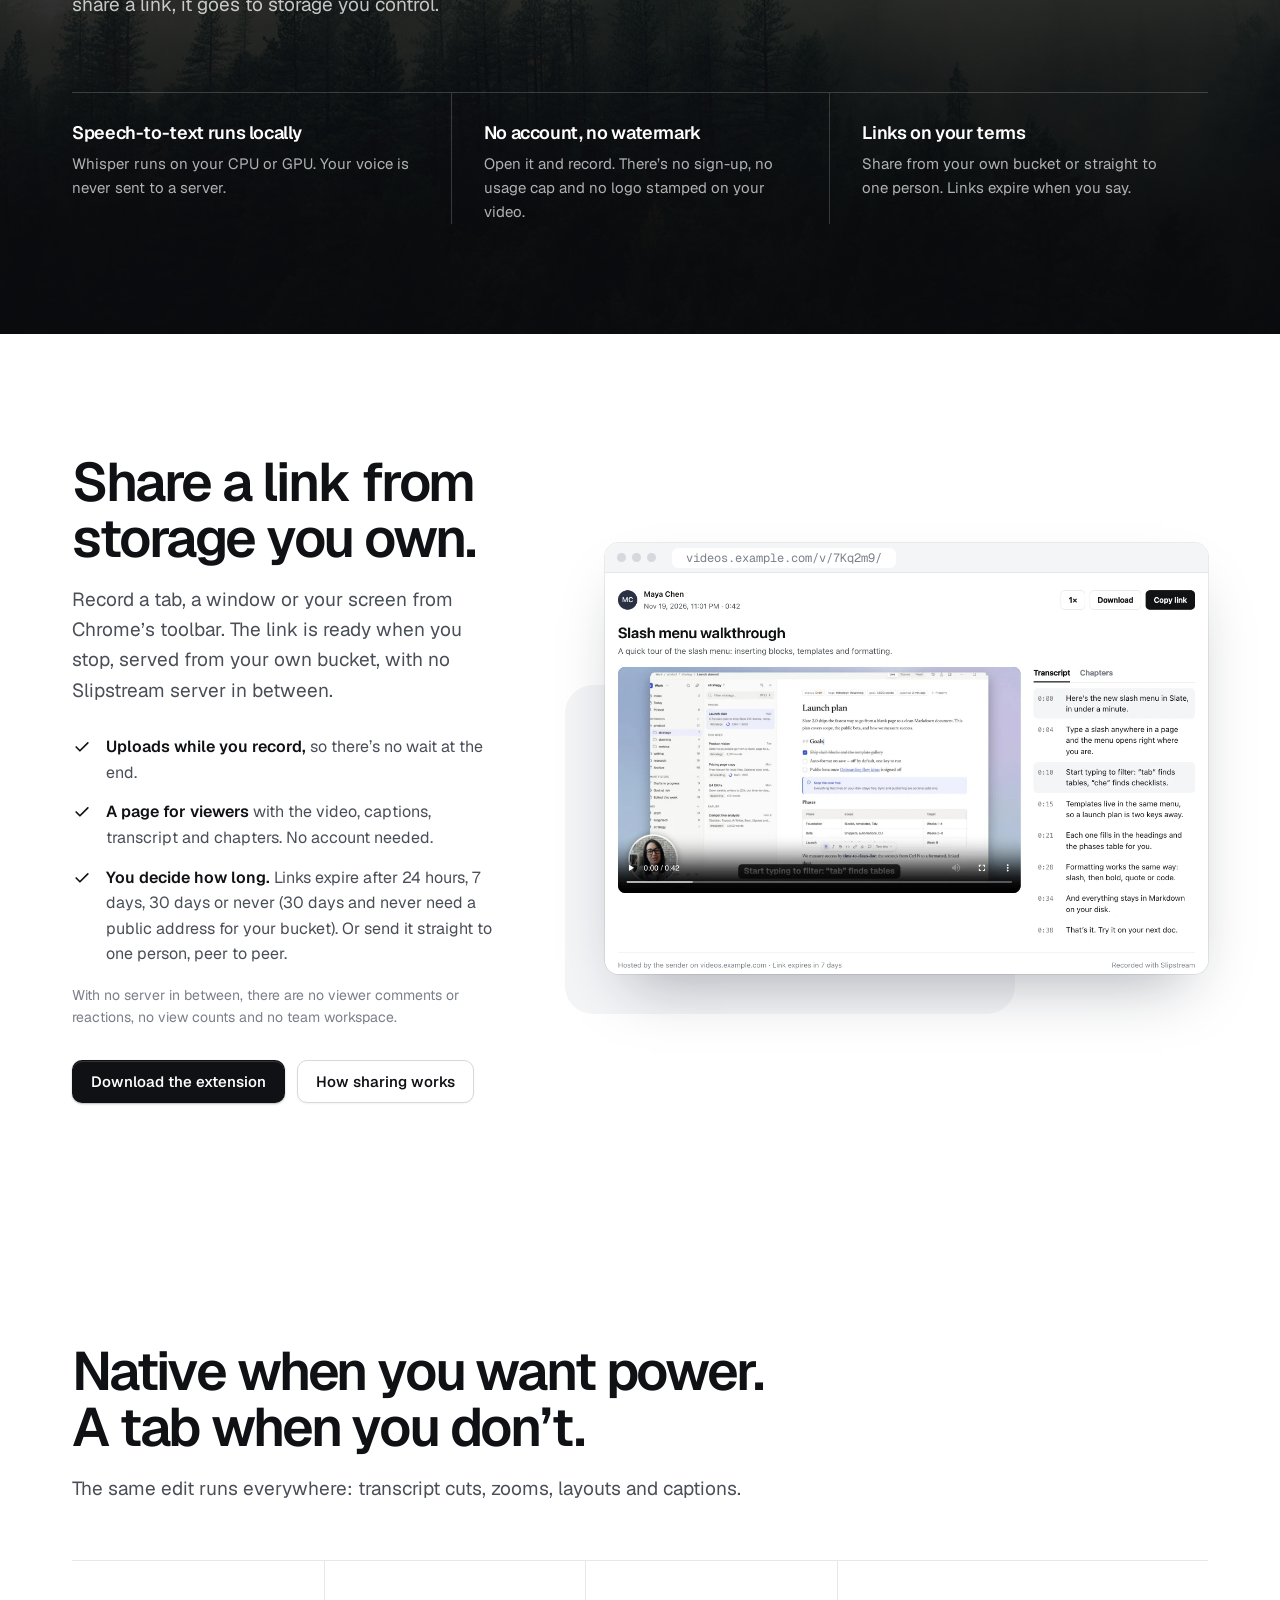
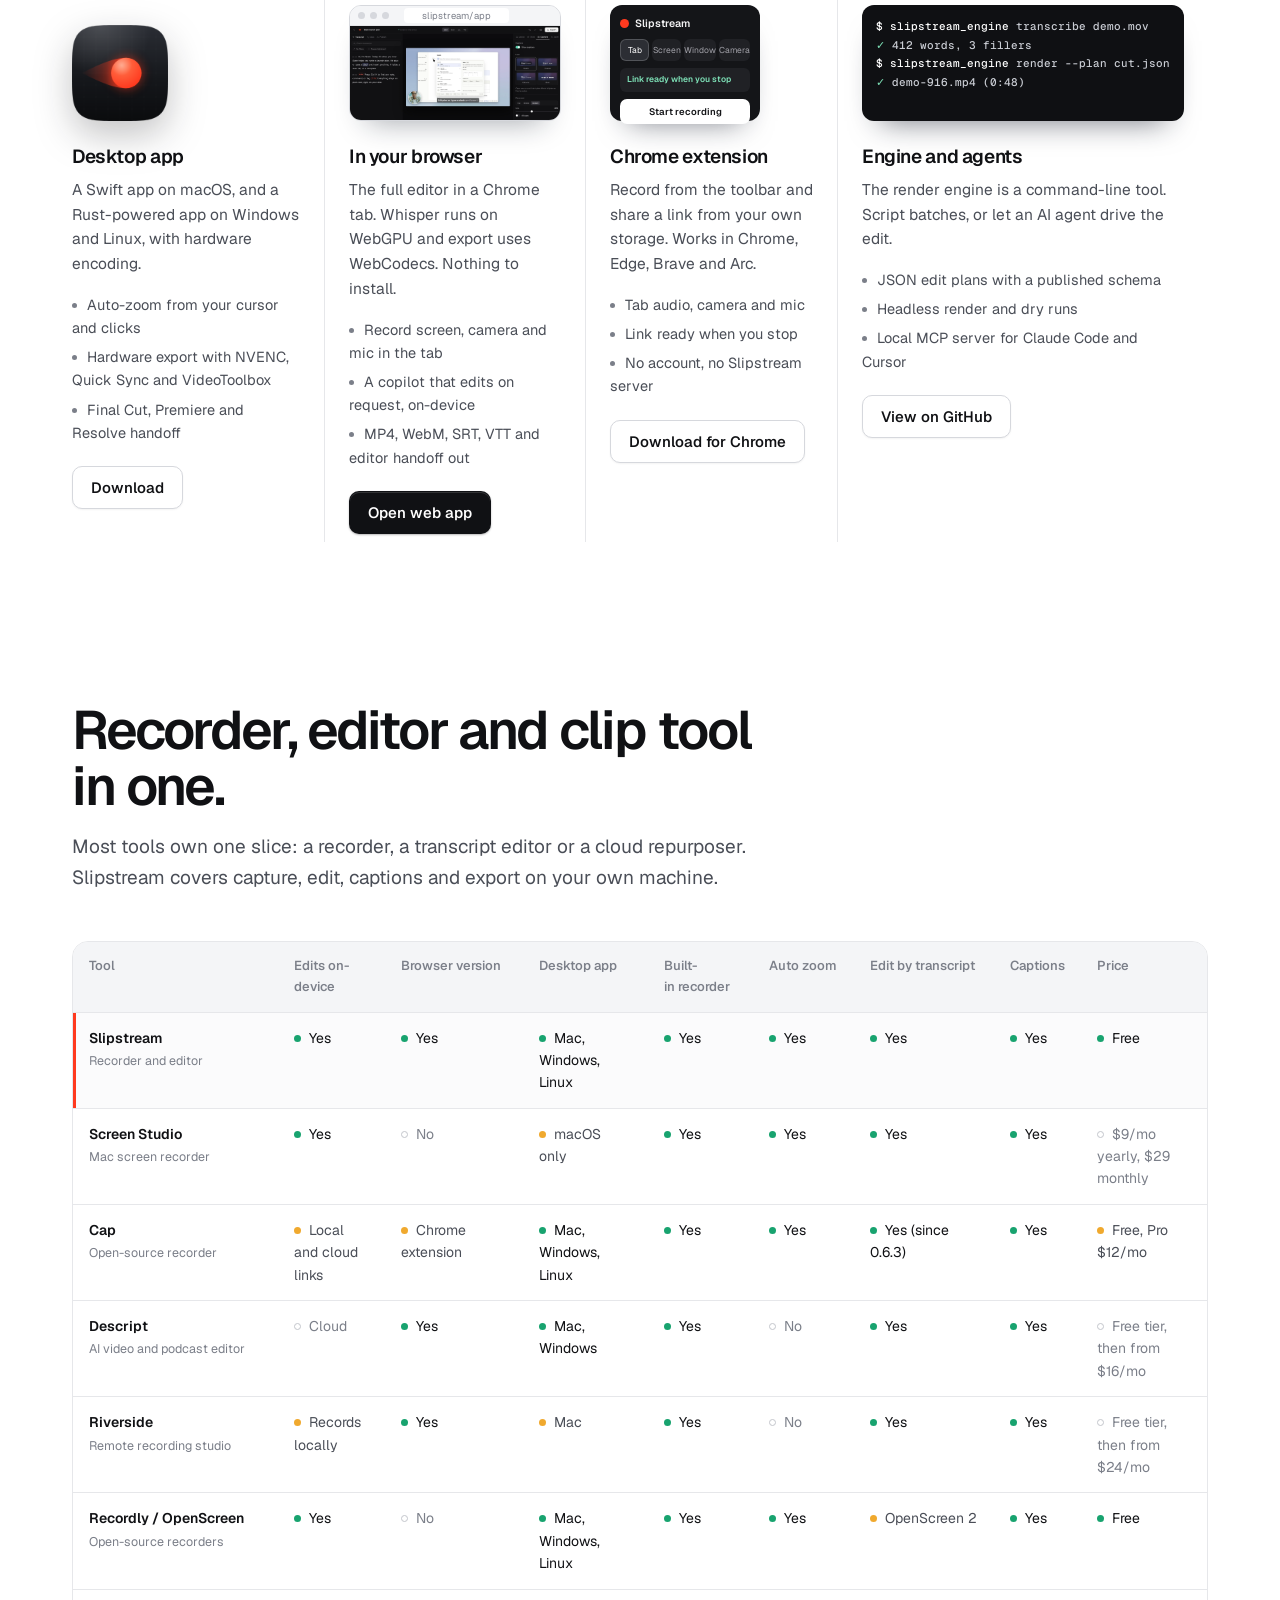
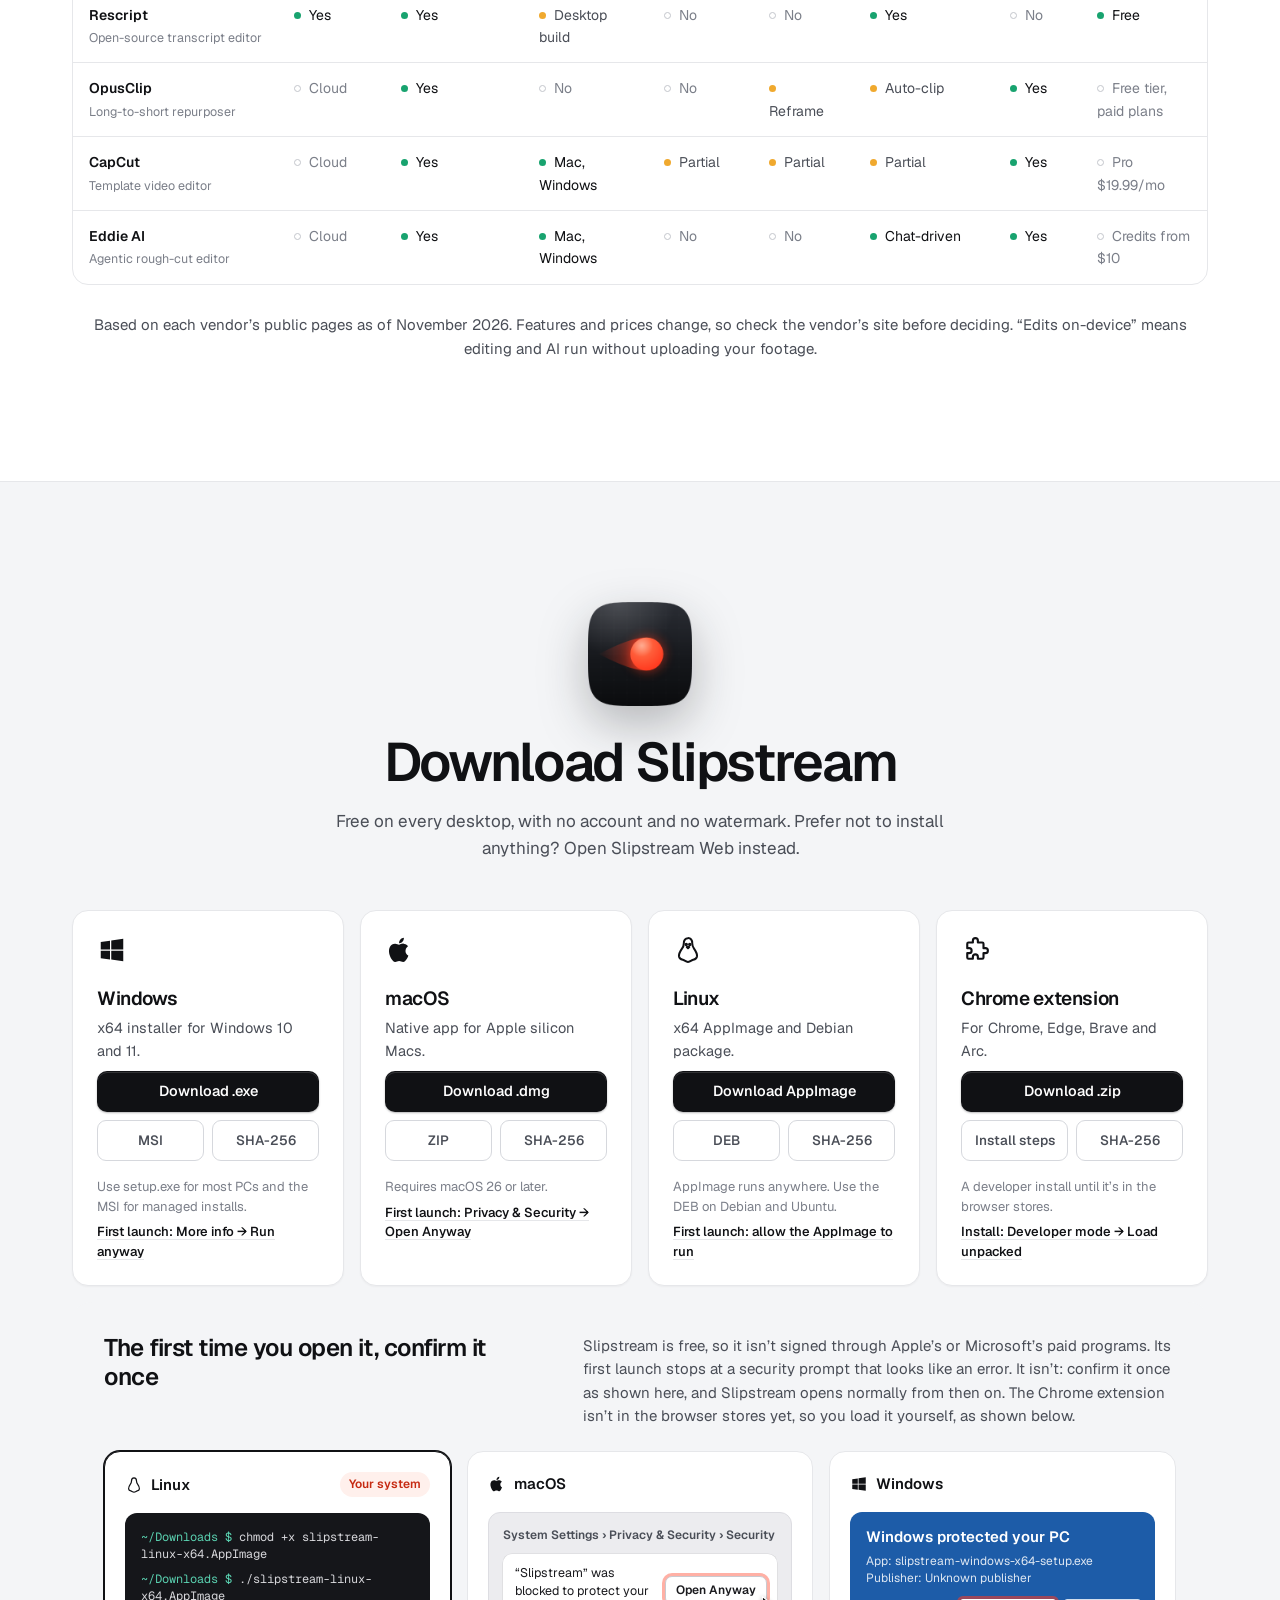
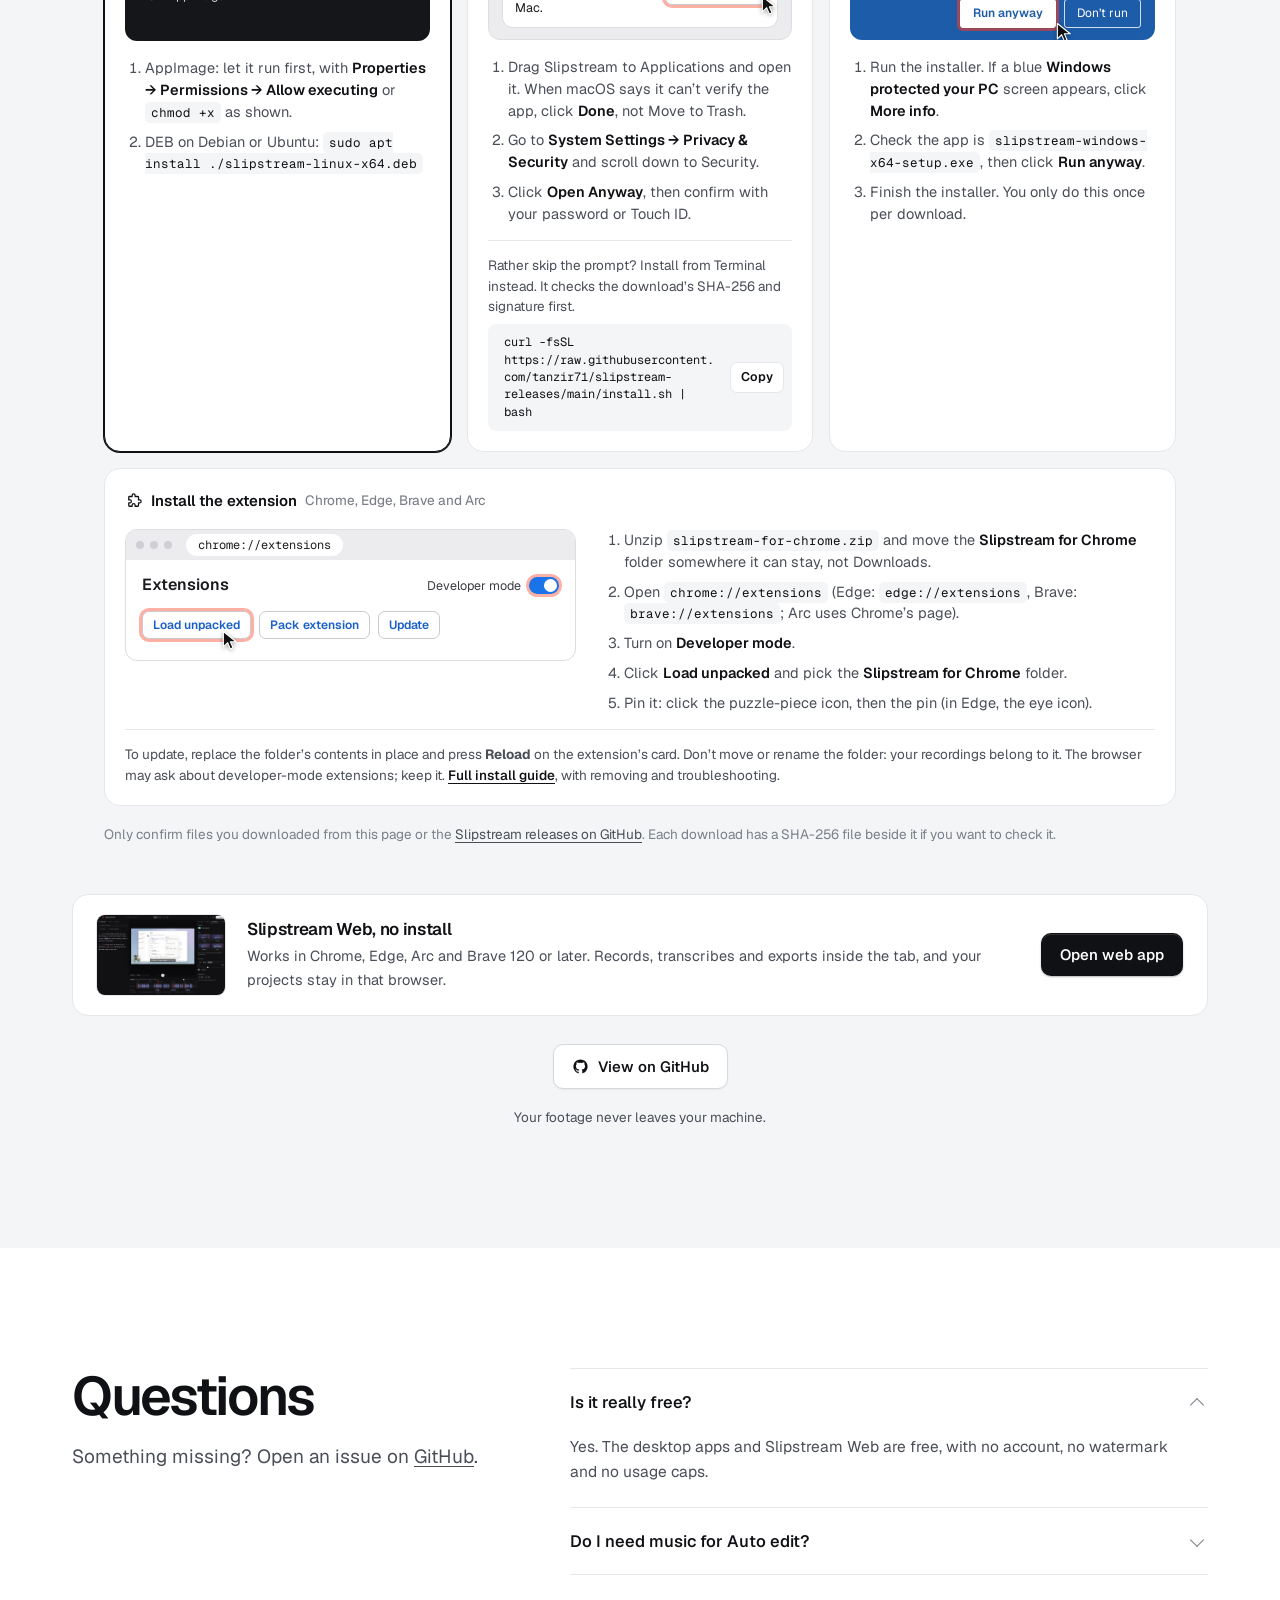
==== commit 6569de2d: "Slipstream 2.1.2: download links point at the v2.1.2 release Slipstream Web: a take with no talking " ====
--- a/index.html
+++ b/index.html
@@ -855,7 +855,7 @@
           <li><svg viewBox="0 0 24 24" fill="none" stroke="currentColor" stroke-width="2" stroke-linecap="round" stroke-linejoin="round"><path d="m5 12 4.5 4.5L19 7"/></svg><span><b>You decide how long.</b> Links expire after 24 hours, 7 days, 30 days or never (30 days and never need a public address for your bucket). Or send it straight to one person, peer to peer.</span></li>
         </ul>
         <p class="gaps">With no server in between, there are no viewer comments or reactions, no view counts and no team workspace.</p>
-        <div class="btns"><a class="btn btn-primary" href="https://github.com/tanzir71/slipstream-releases/releases/download/v2.1.1/slipstream-for-chrome.zip" data-asset="slipstream-for-chrome.zip">Download the extension</a><a class="btn btn-ghost" href="#faq-sharing">How sharing works</a></div>
+        <div class="btns"><a class="btn btn-primary" href="https://github.com/tanzir71/slipstream-releases/releases/download/v2.1.2/slipstream-for-chrome.zip" data-asset="slipstream-for-chrome.zip">Download the extension</a><a class="btn btn-ghost" href="#faq-sharing">How sharing works</a></div>
       </div>
       <div class="share-vis">
         <figure class="sv-browser">
@@ -892,7 +892,7 @@
           <h3>Chrome extension</h3>
           <p>Record from the toolbar and share a link from your own storage. Works in Chrome, Edge, Brave and Arc.</p>
           <ul><li>Tab audio, camera and mic</li><li>Link ready when you stop</li><li>No account, no Slipstream server</li></ul>
-          <a class="btn btn-ghost" href="https://github.com/tanzir71/slipstream-releases/releases/download/v2.1.1/slipstream-for-chrome.zip" data-asset="slipstream-for-chrome.zip">Download for Chrome</a>
+          <a class="btn btn-ghost" href="https://github.com/tanzir71/slipstream-releases/releases/download/v2.1.2/slipstream-for-chrome.zip" data-asset="slipstream-for-chrome.zip">Download for Chrome</a>
         </div>
         <div class="way">
           <div class="vis"><div class="term"><b>$ slipstream_engine</b> transcribe demo.mov<br><i>✓</i> 412 words, 3 fillers<br><b>$ slipstream_engine</b> render --plan cut.json<br><i>✓</i> demo-916.mp4 (0:48)</div></div>
@@ -991,8 +991,8 @@
               <p>x64 installer for Windows 10 and 11.</p>
             </div>
             <div class="download-actions">
-              <a class="btn btn-primary" href="https://github.com/tanzir71/slipstream-releases/releases/download/v2.1.1/slipstream-windows-x64-setup.exe" data-asset="slipstream-windows-x64-setup.exe">Download .exe</a>
-              <a class="download-link" href="https://github.com/tanzir71/slipstream-releases/releases/download/v2.1.1/slipstream-windows-x64.msi" data-asset="slipstream-windows-x64.msi">MSI</a>
+              <a class="btn btn-primary" href="https://github.com/tanzir71/slipstream-releases/releases/download/v2.1.2/slipstream-windows-x64-setup.exe" data-asset="slipstream-windows-x64-setup.exe">Download .exe</a>
+              <a class="download-link" href="https://github.com/tanzir71/slipstream-releases/releases/download/v2.1.2/slipstream-windows-x64.msi" data-asset="slipstream-windows-x64.msi">MSI</a>
               <a class="download-link" href="download/slipstream-windows-sha256.txt">SHA-256</a>
             </div>
             <div class="download-meta">Use setup.exe for most PCs and the MSI for managed installs. <a class="dl-hint" href="#first-launch">First launch: More info → Run anyway</a></div>
@@ -1004,8 +1004,8 @@
               <p>Native app for Apple silicon Macs.</p>
             </div>
             <div class="download-actions">
-              <a class="btn btn-primary" href="https://github.com/tanzir71/slipstream-releases/releases/download/v2.1.1/slipstream-macos.dmg" data-asset="slipstream-macos.dmg" id="dl">Download .dmg</a>
-              <a class="download-link" href="https://github.com/tanzir71/slipstream-releases/releases/download/v2.1.1/slipstream-macos.zip" data-asset="slipstream-macos.zip">ZIP</a>
+              <a class="btn btn-primary" href="https://github.com/tanzir71/slipstream-releases/releases/download/v2.1.2/slipstream-macos.dmg" data-asset="slipstream-macos.dmg" id="dl">Download .dmg</a>
+              <a class="download-link" href="https://github.com/tanzir71/slipstream-releases/releases/download/v2.1.2/slipstream-macos.zip" data-asset="slipstream-macos.zip">ZIP</a>
               <a class="download-link" href="download/slipstream-macos-sha256.txt">SHA-256</a>
             </div>
             <div class="download-meta">Requires macOS 26 or later. <a class="dl-hint" href="#first-launch">First launch: Privacy &amp; Security → Open Anyway</a></div>
@@ -1017,8 +1017,8 @@
               <p>x64 AppImage and Debian package.</p>
             </div>
             <div class="download-actions">
-              <a class="btn btn-primary" href="https://github.com/tanzir71/slipstream-releases/releases/download/v2.1.1/slipstream-linux-x64.AppImage" data-asset="slipstream-linux-x64.AppImage">Download AppImage</a>
-              <a class="download-link" href="https://github.com/tanzir71/slipstream-releases/releases/download/v2.1.1/slipstream-linux-x64.deb" data-asset="slipstream-linux-x64.deb">DEB</a>
+              <a class="btn btn-primary" href="https://github.com/tanzir71/slipstream-releases/releases/download/v2.1.2/slipstream-linux-x64.AppImage" data-asset="slipstream-linux-x64.AppImage">Download AppImage</a>
+              <a class="download-link" href="https://github.com/tanzir71/slipstream-releases/releases/download/v2.1.2/slipstream-linux-x64.deb" data-asset="slipstream-linux-x64.deb">DEB</a>
               <a class="download-link" href="download/slipstream-linux-sha256.txt">SHA-256</a>
             </div>
             <div class="download-meta">AppImage runs anywhere. Use the DEB on Debian and Ubuntu. <a class="dl-hint" href="#first-launch">First launch: allow the AppImage to run</a></div>
@@ -1030,7 +1030,7 @@
               <p>For Chrome, Edge, Brave and Arc.</p>
             </div>
             <div class="download-actions">
-              <a class="btn btn-primary" href="https://github.com/tanzir71/slipstream-releases/releases/download/v2.1.1/slipstream-for-chrome.zip" data-asset="slipstream-for-chrome.zip">Download .zip</a>
+              <a class="btn btn-primary" href="https://github.com/tanzir71/slipstream-releases/releases/download/v2.1.2/slipstream-for-chrome.zip" data-asset="slipstream-for-chrome.zip">Download .zip</a>
               <a class="download-link" href="#install-extension">Install steps</a>
               <a class="download-link" href="download/SHA256SUMS">SHA-256</a>
             </div>
